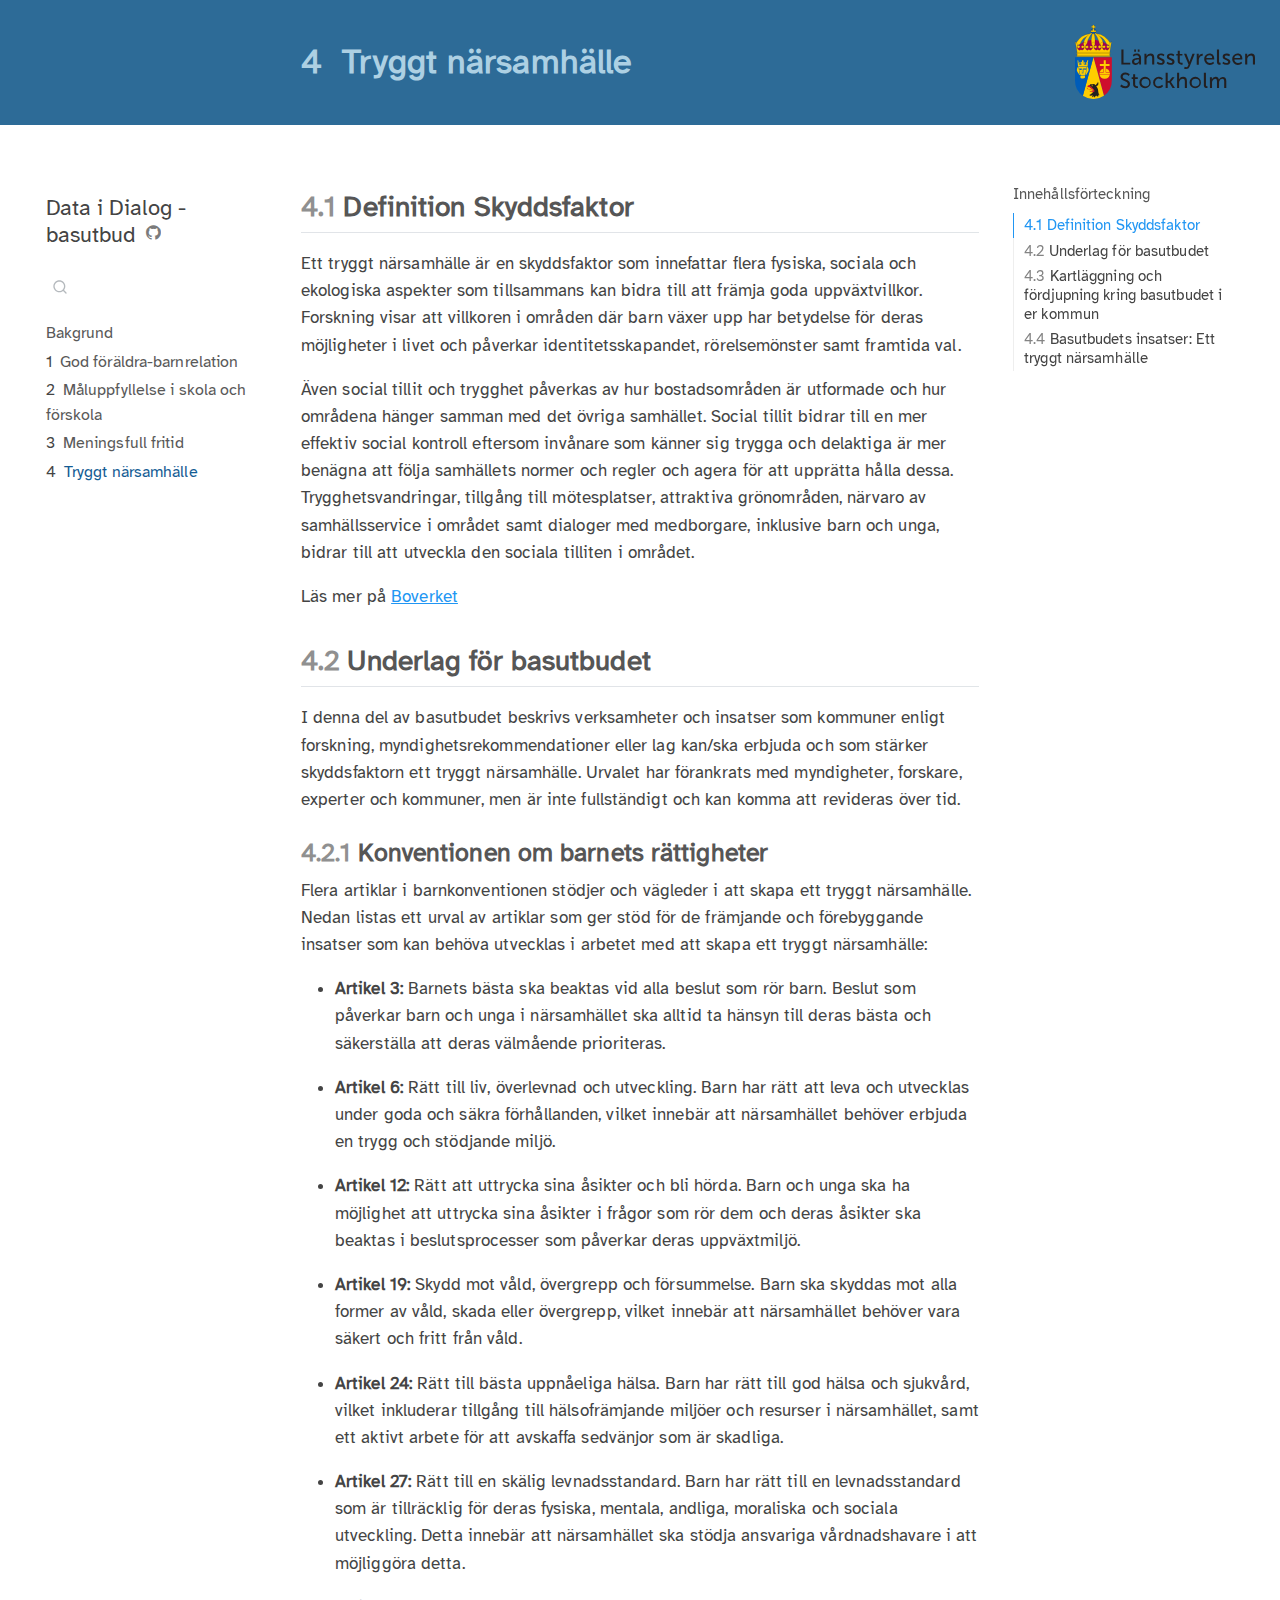
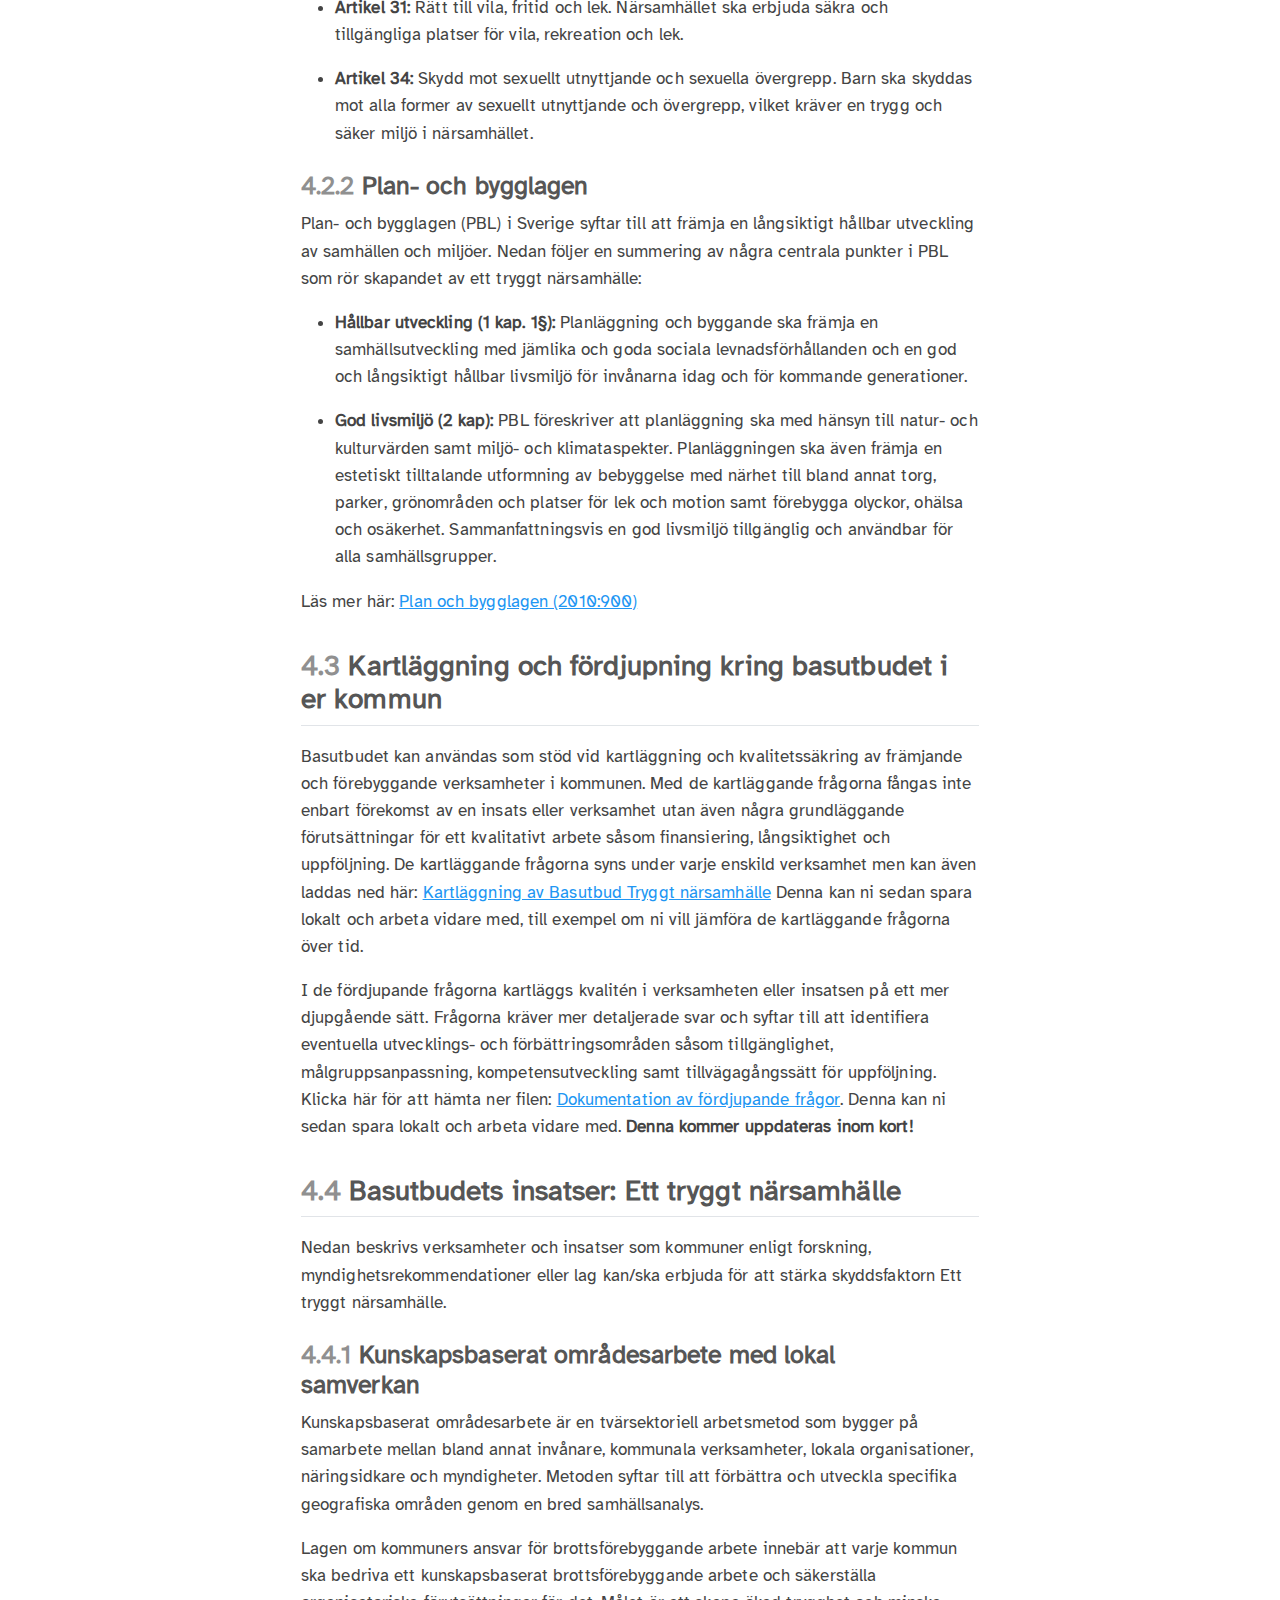
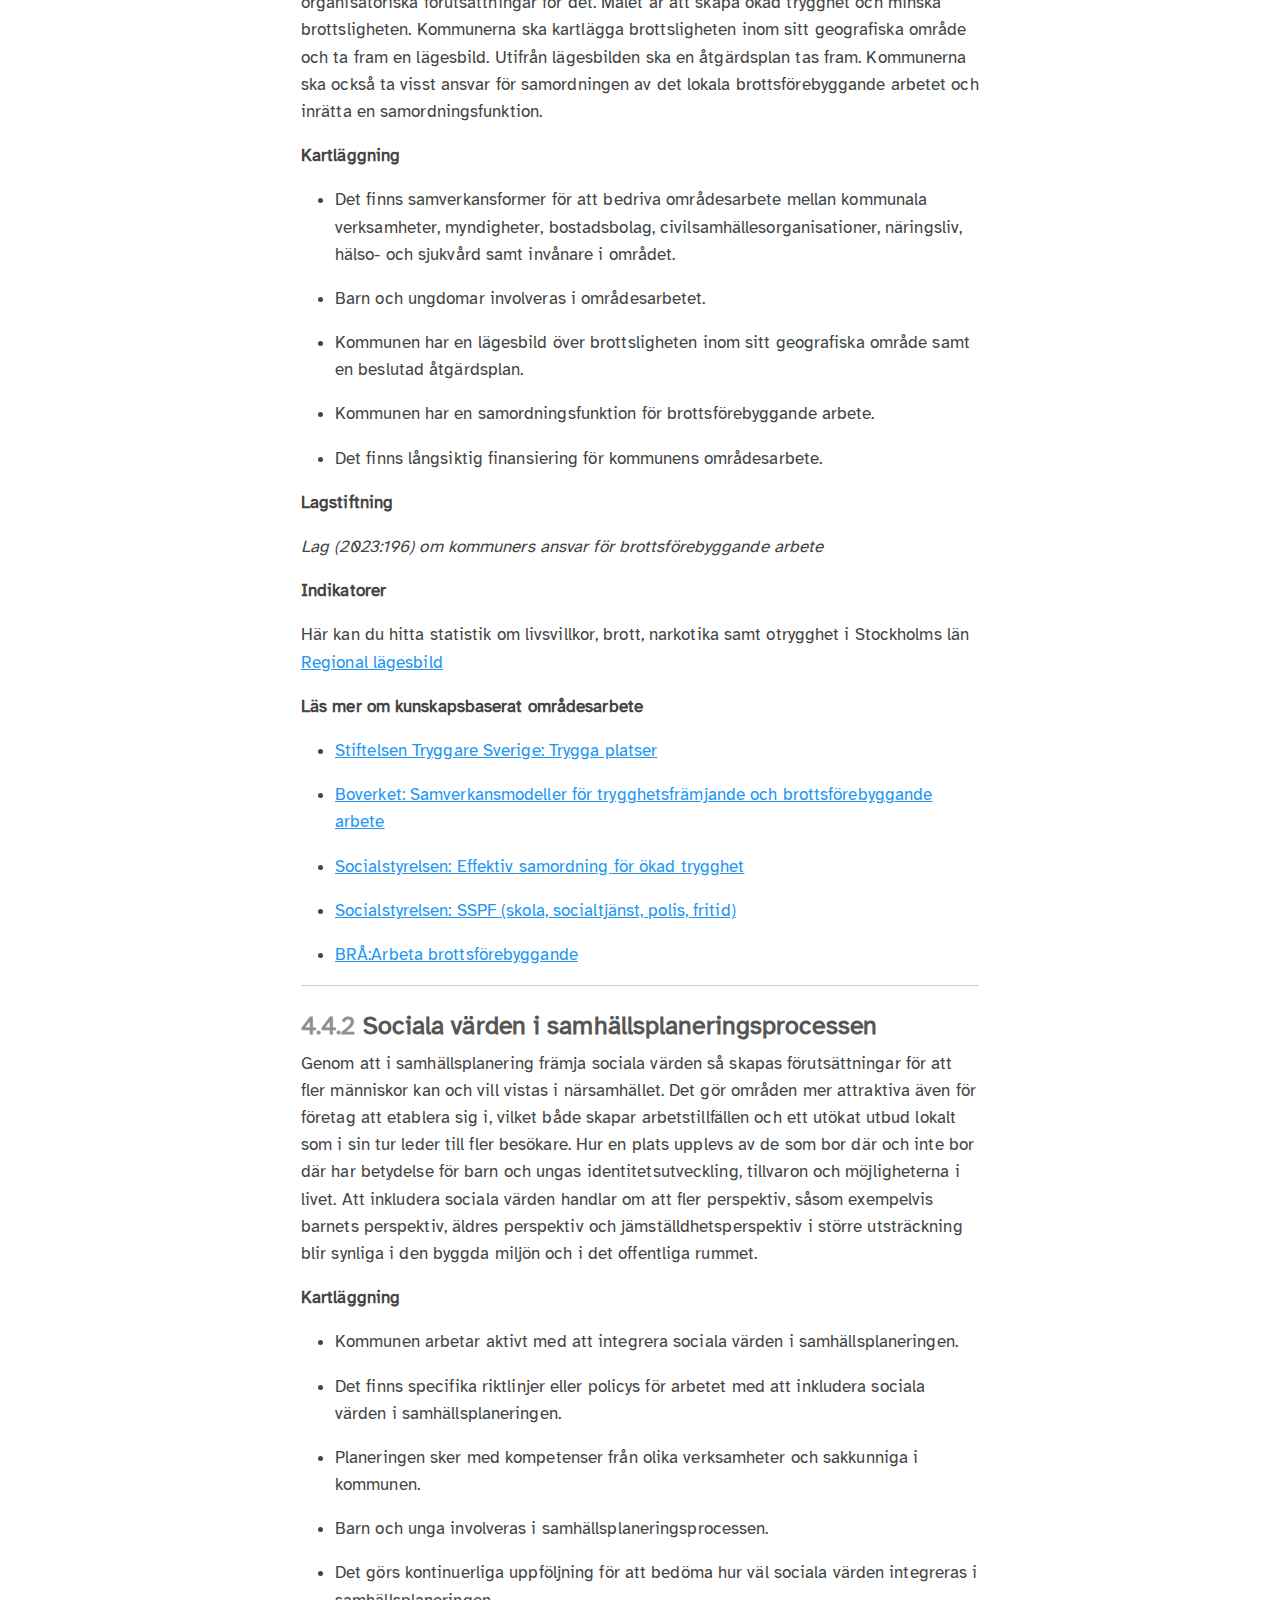
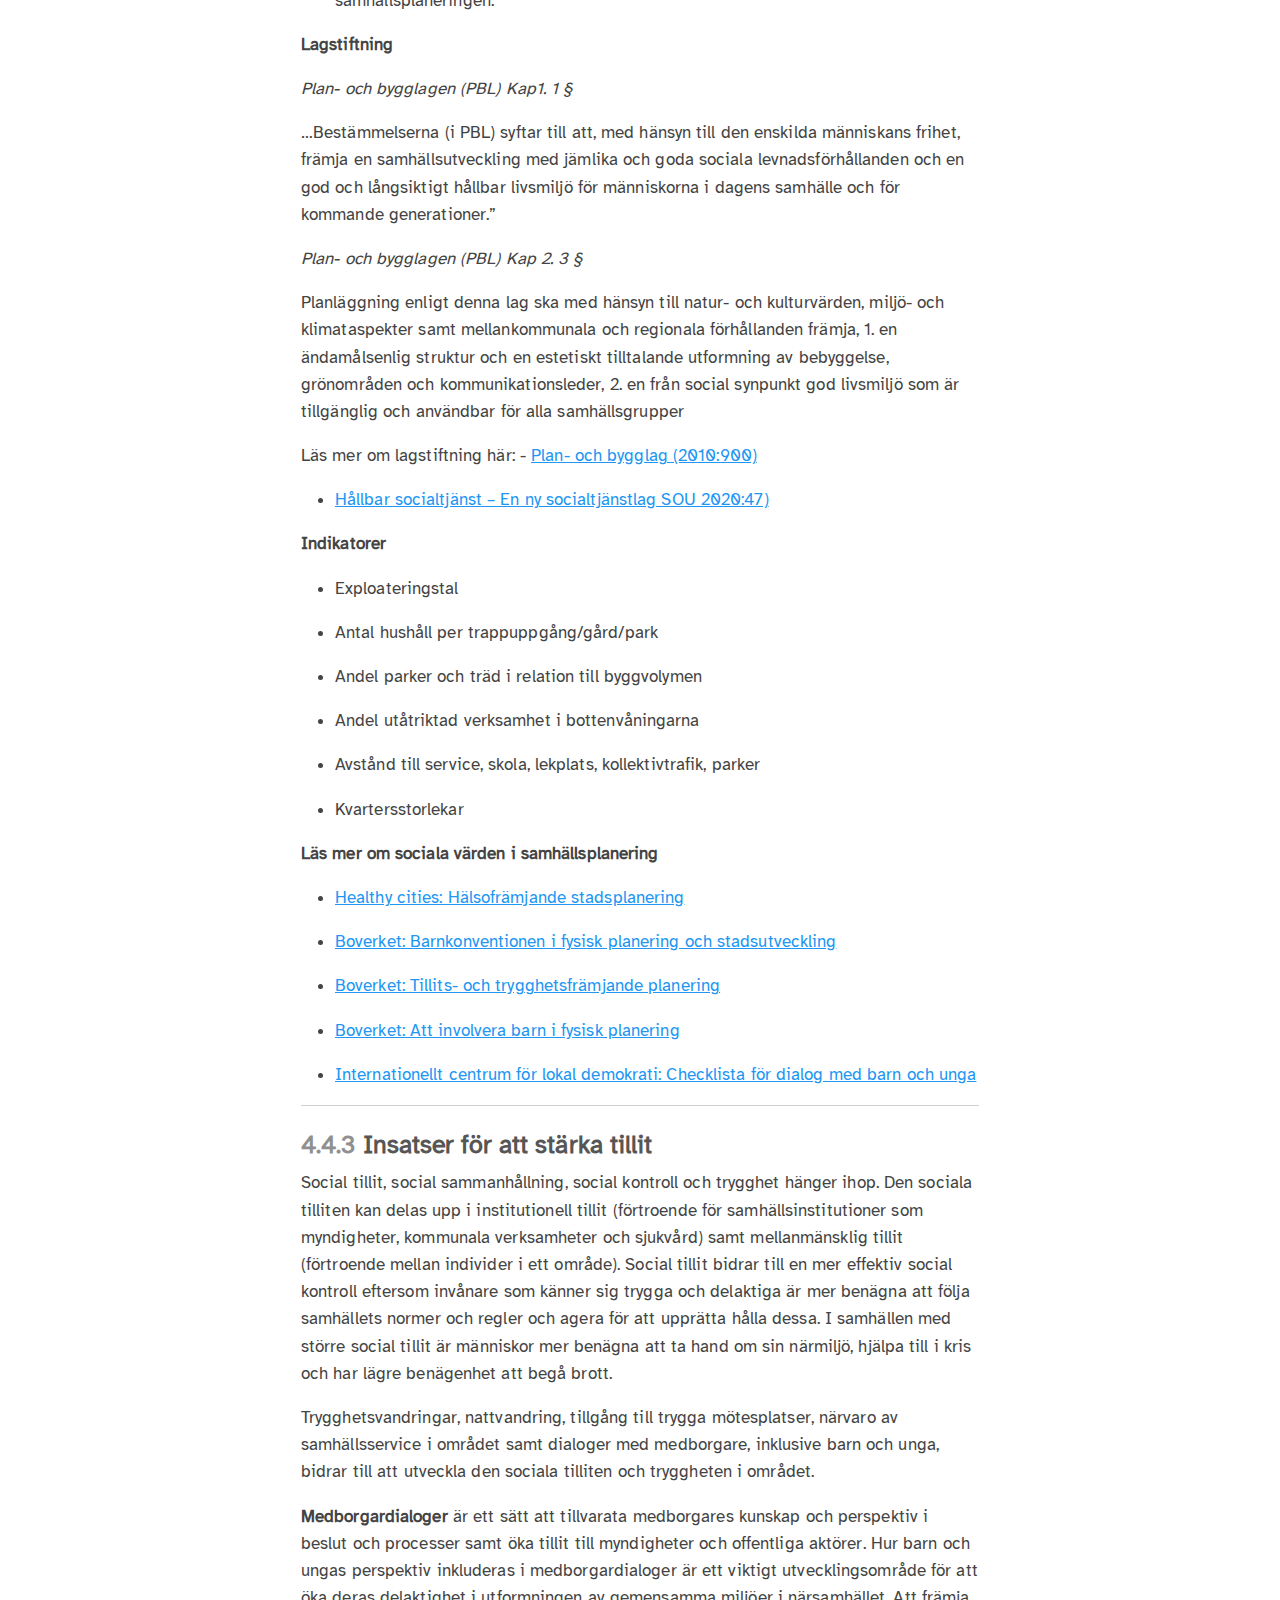
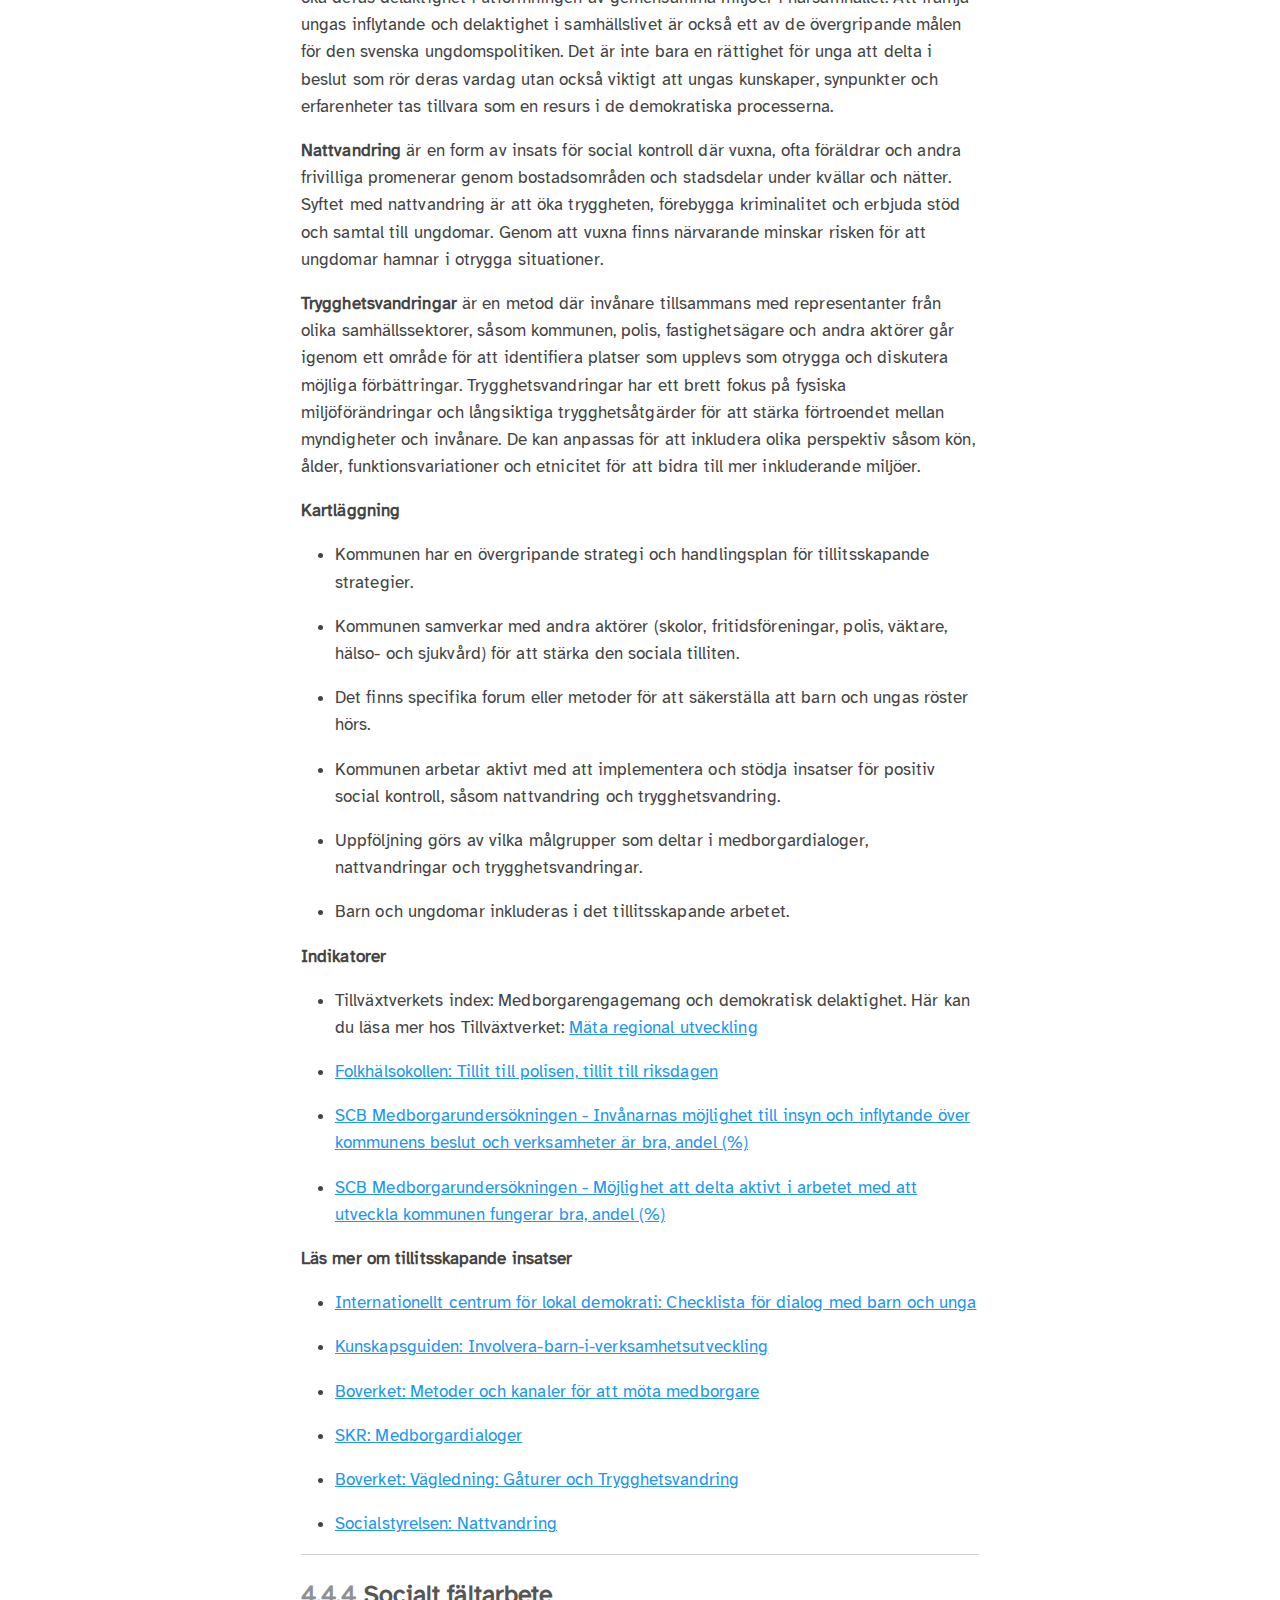
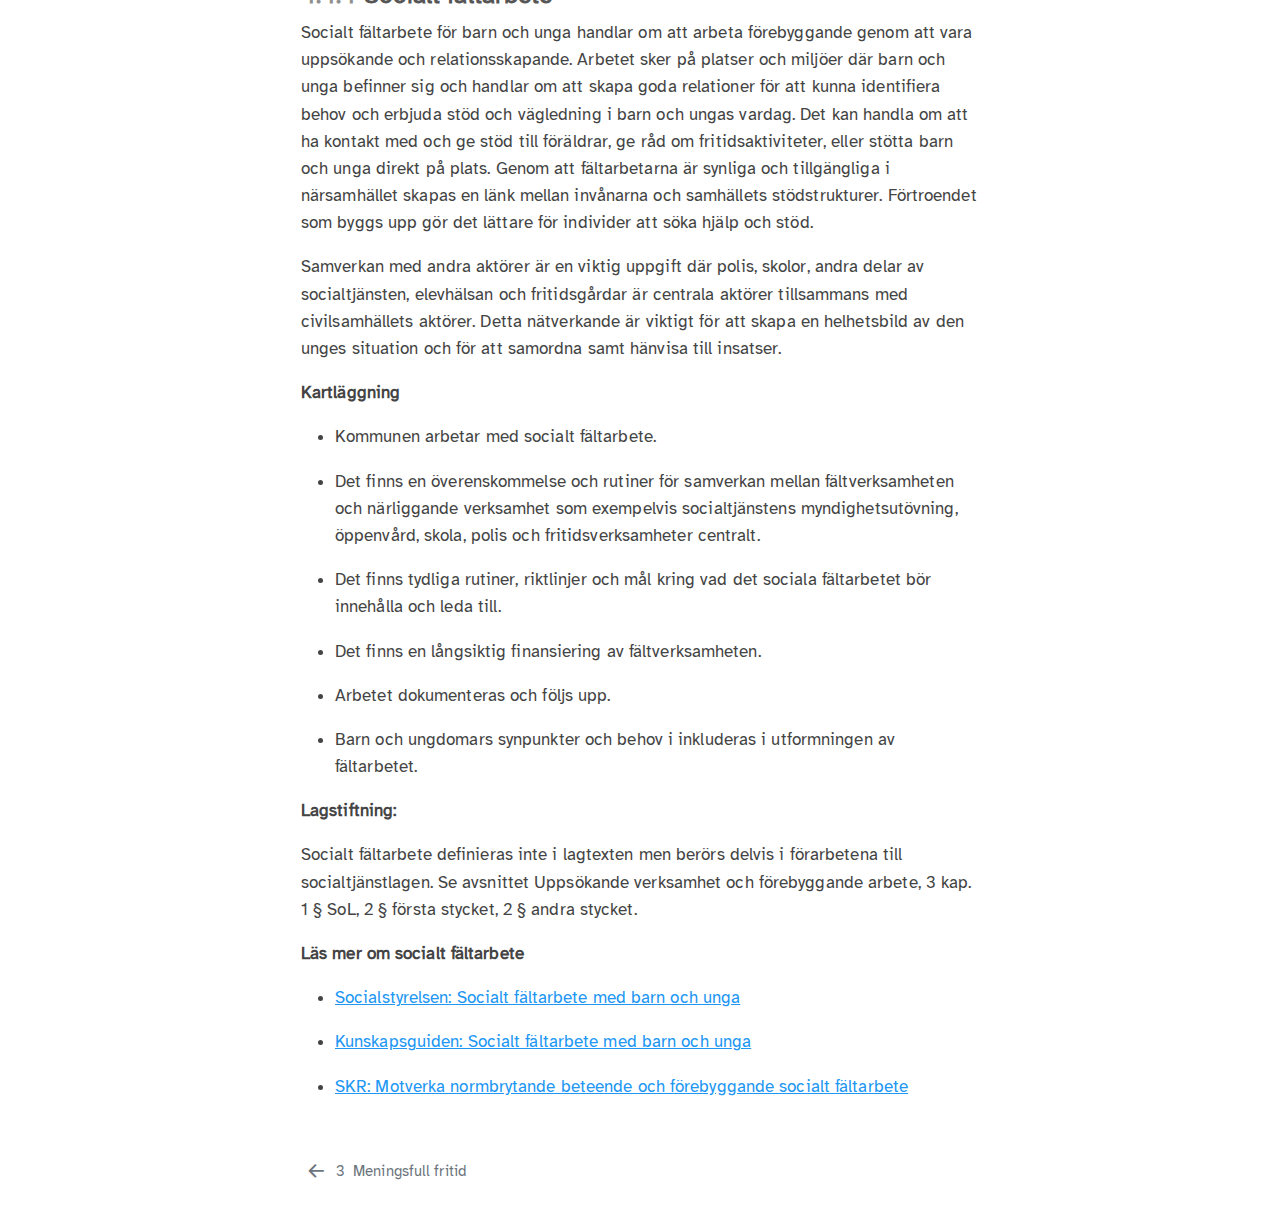
==== docs/community.html @ 88915873 "uppdatering av fördjupning" ====
<!DOCTYPE html>
<html xmlns="http://www.w3.org/1999/xhtml" lang="en" xml:lang="en"><head>

<meta charset="utf-8">
<meta name="generator" content="quarto-1.3.353">

<meta name="viewport" content="width=device-width, initial-scale=1.0, user-scalable=yes">


<title>Data i Dialog - basutbud - 4&nbsp; Tryggt närsamhälle</title>
<style>
code{white-space: pre-wrap;}
span.smallcaps{font-variant: small-caps;}
div.columns{display: flex; gap: min(4vw, 1.5em);}
div.column{flex: auto; overflow-x: auto;}
div.hanging-indent{margin-left: 1.5em; text-indent: -1.5em;}
ul.task-list{list-style: none;}
ul.task-list li input[type="checkbox"] {
  width: 0.8em;
  margin: 0 0.8em 0.2em -1em; /* quarto-specific, see https://github.com/quarto-dev/quarto-cli/issues/4556 */ 
  vertical-align: middle;
}
</style>


<script src="site_libs/quarto-nav/quarto-nav.js"></script>
<script src="site_libs/quarto-nav/headroom.min.js"></script>
<script src="site_libs/clipboard/clipboard.min.js"></script>
<script src="site_libs/quarto-search/autocomplete.umd.js"></script>
<script src="site_libs/quarto-search/fuse.min.js"></script>
<script src="site_libs/quarto-search/quarto-search.js"></script>
<meta name="quarto:offset" content="./">
<link href="./fritid.html" rel="prev">
<script src="site_libs/quarto-html/quarto.js"></script>
<script src="site_libs/quarto-html/popper.min.js"></script>
<script src="site_libs/quarto-html/tippy.umd.min.js"></script>
<script src="site_libs/quarto-html/anchor.min.js"></script>
<link href="site_libs/quarto-html/tippy.css" rel="stylesheet">
<link href="site_libs/quarto-html/quarto-syntax-highlighting.css" rel="stylesheet" id="quarto-text-highlighting-styles">
<script src="site_libs/bootstrap/bootstrap.min.js"></script>
<link href="site_libs/bootstrap/bootstrap-icons.css" rel="stylesheet">
<link href="site_libs/bootstrap/bootstrap.min.css" rel="stylesheet" id="quarto-bootstrap" data-mode="light">
<script id="quarto-search-options" type="application/json">{
  "location": "sidebar",
  "copy-button": false,
  "collapse-after": 3,
  "panel-placement": "start",
  "type": "textbox",
  "limit": 20,
  "language": {
    "search-no-results-text": "No results",
    "search-matching-documents-text": "matching documents",
    "search-copy-link-title": "Copy link to search",
    "search-hide-matches-text": "Hide additional matches",
    "search-more-match-text": "more match in this document",
    "search-more-matches-text": "more matches in this document",
    "search-clear-button-title": "Clear",
    "search-detached-cancel-button-title": "Cancel",
    "search-submit-button-title": "Submit"
  }
}</script>
<style>

      .quarto-title-block .quarto-title-banner h1,
      .quarto-title-block .quarto-title-banner h2,
      .quarto-title-block .quarto-title-banner h3,
      .quarto-title-block .quarto-title-banner h4,
      .quarto-title-block .quarto-title-banner h5,
      .quarto-title-block .quarto-title-banner h6
      {
        color: #BBDBEC;
      }

      .quarto-title-block .quarto-title-banner {
        color: #BBDBEC;
background: #2D6B97;
      }
</style>


<link rel="stylesheet" href="styles.css">
</head>

<body class="nav-sidebar floating">

<div id="quarto-search-results"></div>
  <header id="quarto-header" class="headroom fixed-top">
  <nav class="quarto-secondary-nav">
    <div class="container-fluid d-flex">
      <button type="button" class="quarto-btn-toggle btn" data-bs-toggle="collapse" data-bs-target="#quarto-sidebar,#quarto-sidebar-glass" aria-controls="quarto-sidebar" aria-expanded="false" aria-label="Toggle sidebar navigation" onclick="if (window.quartoToggleHeadroom) { window.quartoToggleHeadroom(); }">
        <i class="bi bi-layout-text-sidebar-reverse"></i>
      </button>
      <nav class="quarto-page-breadcrumbs" aria-label="breadcrumb"><ol class="breadcrumb"><li class="breadcrumb-item"><a href="./community.html"><span class="chapter-number">4</span>&nbsp; <span class="chapter-title">Tryggt närsamhälle</span></a></li></ol></nav>
      <a class="flex-grow-1" role="button" data-bs-toggle="collapse" data-bs-target="#quarto-sidebar,#quarto-sidebar-glass" aria-controls="quarto-sidebar" aria-expanded="false" aria-label="Toggle sidebar navigation" onclick="if (window.quartoToggleHeadroom) { window.quartoToggleHeadroom(); }">      
      </a>
      <button type="button" class="btn quarto-search-button" aria-label="Search" onclick="window.quartoOpenSearch();">
        <i class="bi bi-search"></i>
      </button>
    </div>
  </nav>
</header>
<!-- content -->
<header id="title-block-header" class="quarto-title-block default page-columns page-full">
  <div class="quarto-title-banner page-columns page-full">
    <div class="quarto-title column-body">
      <h1 class="title"><span class="chapter-number">4</span>&nbsp; <span class="chapter-title">Tryggt närsamhälle</span></h1>
                      </div>
  </div>
    
  
  <div class="quarto-title-meta">

      
    
      
    </div>
    
  
  </header><div id="quarto-content" class="quarto-container page-columns page-rows-contents page-layout-full">
<!-- sidebar -->
  <nav id="quarto-sidebar" class="sidebar collapse collapse-horizontal sidebar-navigation floating overflow-auto">
    <div class="pt-lg-2 mt-2 text-left sidebar-header">
    <div class="sidebar-title mb-0 py-0">
      <a href="./">Data i Dialog - basutbud</a> 
        <div class="sidebar-tools-main">
    <a href="https://github.com/pgmj" title="Source Code" class="quarto-navigation-tool px-1" aria-label="Source Code"><i class="bi bi-github"></i></a>
</div>
    </div>
      </div>
        <div class="mt-2 flex-shrink-0 align-items-center">
        <div class="sidebar-search">
        <div id="quarto-search" class="" title="Search"></div>
        </div>
        </div>
    <div class="sidebar-menu-container"> 
    <ul class="list-unstyled mt-1">
        <li class="sidebar-item">
  <div class="sidebar-item-container"> 
  <a href="./index.html" class="sidebar-item-text sidebar-link">
 <span class="menu-text">Bakgrund</span></a>
  </div>
</li>
        <li class="sidebar-item">
  <div class="sidebar-item-container"> 
  <a href="./fldr.html" class="sidebar-item-text sidebar-link">
 <span class="menu-text"><span class="chapter-number">1</span>&nbsp; <span class="chapter-title">God föräldra-barnrelation</span></span></a>
  </div>
</li>
        <li class="sidebar-item">
  <div class="sidebar-item-container"> 
  <a href="./skola.html" class="sidebar-item-text sidebar-link">
 <span class="menu-text"><span class="chapter-number">2</span>&nbsp; <span class="chapter-title">Måluppfyllelse i skola och förskola</span></span></a>
  </div>
</li>
        <li class="sidebar-item">
  <div class="sidebar-item-container"> 
  <a href="./fritid.html" class="sidebar-item-text sidebar-link">
 <span class="menu-text"><span class="chapter-number">3</span>&nbsp; <span class="chapter-title">Meningsfull fritid</span></span></a>
  </div>
</li>
        <li class="sidebar-item">
  <div class="sidebar-item-container"> 
  <a href="./community.html" class="sidebar-item-text sidebar-link active">
 <span class="menu-text"><span class="chapter-number">4</span>&nbsp; <span class="chapter-title">Tryggt närsamhälle</span></span></a>
  </div>
</li>
    </ul>
    </div>
</nav>
<div id="quarto-sidebar-glass" data-bs-toggle="collapse" data-bs-target="#quarto-sidebar,#quarto-sidebar-glass"></div>
<!-- margin-sidebar -->
    <div id="quarto-margin-sidebar" class="sidebar margin-sidebar">
        <nav id="TOC" role="doc-toc" class="toc-active">
    <h2 id="toc-title">Innehållsförteckning</h2>
   
  <ul>
  <li><a href="#definition-skyddsfaktor" id="toc-definition-skyddsfaktor" class="nav-link active" data-scroll-target="#definition-skyddsfaktor"><span class="header-section-number">4.1</span> Definition Skyddsfaktor</a></li>
  <li><a href="#underlag-för-basutbudet" id="toc-underlag-för-basutbudet" class="nav-link" data-scroll-target="#underlag-för-basutbudet"><span class="header-section-number">4.2</span> Underlag för basutbudet</a>
  <ul class="collapse">
  <li><a href="#konventionen-om-barnets-rättigheter" id="toc-konventionen-om-barnets-rättigheter" class="nav-link" data-scroll-target="#konventionen-om-barnets-rättigheter"><span class="header-section-number">4.2.1</span> Konventionen om barnets rättigheter</a></li>
  <li><a href="#plan--och-bygglagen" id="toc-plan--och-bygglagen" class="nav-link" data-scroll-target="#plan--och-bygglagen"><span class="header-section-number">4.2.2</span> Plan- och bygglagen</a></li>
  </ul></li>
  <li><a href="#kartläggning-och-fördjupning-kring-basutbudet-i-er-kommun" id="toc-kartläggning-och-fördjupning-kring-basutbudet-i-er-kommun" class="nav-link" data-scroll-target="#kartläggning-och-fördjupning-kring-basutbudet-i-er-kommun"><span class="header-section-number">4.3</span> Kartläggning och fördjupning kring basutbudet i er kommun</a></li>
  <li><a href="#basutbudets-insatser-ett-tryggt-närsamhälle" id="toc-basutbudets-insatser-ett-tryggt-närsamhälle" class="nav-link" data-scroll-target="#basutbudets-insatser-ett-tryggt-närsamhälle"><span class="header-section-number">4.4</span> Basutbudets insatser: Ett tryggt närsamhälle</a>
  <ul class="collapse">
  <li><a href="#kunskapsbaserat-områdesarbete-med-lokal-samverkan" id="toc-kunskapsbaserat-områdesarbete-med-lokal-samverkan" class="nav-link" data-scroll-target="#kunskapsbaserat-områdesarbete-med-lokal-samverkan"><span class="header-section-number">4.4.1</span> Kunskapsbaserat områdesarbete med lokal samverkan</a></li>
  <li><a href="#sociala-värden-i-samhällsplaneringsprocessen" id="toc-sociala-värden-i-samhällsplaneringsprocessen" class="nav-link" data-scroll-target="#sociala-värden-i-samhällsplaneringsprocessen"><span class="header-section-number">4.4.2</span> Sociala värden i samhällsplaneringsprocessen</a></li>
  <li><a href="#insatser-för-att-stärka-tillit" id="toc-insatser-för-att-stärka-tillit" class="nav-link" data-scroll-target="#insatser-för-att-stärka-tillit"><span class="header-section-number">4.4.3</span> Insatser för att stärka tillit</a></li>
  <li><a href="#socialt-fältarbete" id="toc-socialt-fältarbete" class="nav-link" data-scroll-target="#socialt-fältarbete"><span class="header-section-number">4.4.4</span> Socialt fältarbete</a></li>
  </ul></li>
  </ul>
</nav>
    </div>
<!-- main -->
<main class="content quarto-banner-title-block column-body" id="quarto-document-content">




<section id="definition-skyddsfaktor" class="level2" data-number="4.1">
<h2 data-number="4.1" class="anchored" data-anchor-id="definition-skyddsfaktor"><span class="header-section-number">4.1</span> Definition Skyddsfaktor</h2>
<p>Ett tryggt närsamhälle är en skyddsfaktor som innefattar flera fysiska, sociala och ekologiska aspekter som tillsammans kan bidra till att främja goda uppväxtvillkor. Forskning visar att villkoren i områden där barn växer upp har betydelse för deras möjligheter i livet och påverkar identitetsskapandet, rörelsemönster samt framtida val.</p>
<p>Även social tillit och trygghet påverkas av hur bostadsområden är utformade och hur områdena hänger samman med det övriga samhället. Social tillit bidrar till en mer effektiv social kontroll eftersom invånare som känner sig trygga och delaktiga är mer benägna att följa samhällets normer och regler och agera för att upprätta hålla dessa. Trygghetsvandringar, tillgång till mötesplatser, attraktiva grönområden, närvaro av samhällsservice i området samt dialoger med medborgare, inklusive barn och unga, bidrar till att utveckla den sociala tilliten i området.</p>
<p>Läs mer på <a href="https://www.boverket.se/sv/samhallsplanering/stadsutveckling/halsa-forst/social-inkludering/tillit-och-trygghet/">Boverket</a></p>
</section>
<section id="underlag-för-basutbudet" class="level2" data-number="4.2">
<h2 data-number="4.2" class="anchored" data-anchor-id="underlag-för-basutbudet"><span class="header-section-number">4.2</span> Underlag för basutbudet</h2>
<p>I denna del av basutbudet beskrivs verksamheter och insatser som kommuner enligt forskning, myndighetsrekommendationer eller lag kan/ska erbjuda och som stärker skyddsfaktorn ett tryggt närsamhälle. Urvalet har förankrats med myndigheter, forskare, experter och kommuner, men är inte fullständigt och kan komma att revideras över tid.</p>
<section id="konventionen-om-barnets-rättigheter" class="level3" data-number="4.2.1">
<h3 data-number="4.2.1" class="anchored" data-anchor-id="konventionen-om-barnets-rättigheter"><span class="header-section-number">4.2.1</span> Konventionen om barnets rättigheter</h3>
<p>Flera artiklar i barnkonventionen stödjer och vägleder i att skapa ett tryggt närsamhälle. Nedan listas ett urval av artiklar som ger stöd för de främjande och förebyggande insatser som kan behöva utvecklas i arbetet med att skapa ett tryggt närsamhälle:</p>
<ul>
<li><p><strong>Artikel 3:</strong> Barnets bästa ska beaktas vid alla beslut som rör barn. Beslut som påverkar barn och unga i närsamhället ska alltid ta hänsyn till deras bästa och säkerställa att deras välmående prioriteras.</p></li>
<li><p><strong>Artikel 6:</strong> Rätt till liv, överlevnad och utveckling. Barn har rätt att leva och utvecklas under goda och säkra förhållanden, vilket innebär att närsamhället behöver erbjuda en trygg och stödjande miljö.</p></li>
<li><p><strong>Artikel 12:</strong> Rätt att uttrycka sina åsikter och bli hörda. Barn och unga ska ha möjlighet att uttrycka sina åsikter i frågor som rör dem och deras åsikter ska beaktas i beslutsprocesser som påverkar deras uppväxtmiljö.</p></li>
<li><p><strong>Artikel 19:</strong> Skydd mot våld, övergrepp och försummelse. Barn ska skyddas mot alla former av våld, skada eller övergrepp, vilket innebär att närsamhället behöver vara säkert och fritt från våld.</p></li>
<li><p><strong>Artikel 24:</strong> Rätt till bästa uppnåeliga hälsa. Barn har rätt till god hälsa och sjukvård, vilket inkluderar tillgång till hälsofrämjande miljöer och resurser i närsamhället, samt ett aktivt arbete för att avskaffa sedvänjor som är skadliga.</p></li>
<li><p><strong>Artikel 27:</strong> Rätt till en skälig levnadsstandard. Barn har rätt till en levnadsstandard som är tillräcklig för deras fysiska, mentala, andliga, moraliska och sociala utveckling. Detta innebär att närsamhället ska stödja ansvariga vårdnadshavare i att möjliggöra detta.</p></li>
<li><p><strong>Artikel 31:</strong> Rätt till vila, fritid och lek. Närsamhället ska erbjuda säkra och tillgängliga platser för vila, rekreation och lek.</p></li>
<li><p><strong>Artikel 34:</strong> Skydd mot sexuellt utnyttjande och sexuella övergrepp. Barn ska skyddas mot alla former av sexuellt utnyttjande och övergrepp, vilket kräver en trygg och säker miljö i närsamhället.</p></li>
</ul>
</section>
<section id="plan--och-bygglagen" class="level3" data-number="4.2.2">
<h3 data-number="4.2.2" class="anchored" data-anchor-id="plan--och-bygglagen"><span class="header-section-number">4.2.2</span> Plan- och bygglagen</h3>
<p>Plan- och bygglagen (PBL) i Sverige syftar till att främja en långsiktigt hållbar utveckling av samhällen och miljöer. Nedan följer en summering av några centrala punkter i PBL som rör skapandet av ett tryggt närsamhälle:</p>
<ul>
<li><p><strong>Hållbar utveckling (1 kap. 1§):</strong> Planläggning och byggande ska främja en samhällsutveckling med jämlika och goda sociala levnadsförhållanden och en god och långsiktigt hållbar livsmiljö för invånarna idag och för kommande generationer.</p></li>
<li><p><strong>God livsmiljö (2 kap):</strong> PBL föreskriver att planläggning ska med hänsyn till natur- och kulturvärden samt miljö- och klimataspekter. Planläggningen ska även främja en estetiskt tilltalande utformning av bebyggelse med närhet till bland annat torg, parker, grönområden och platser för lek och motion samt förebygga olyckor, ohälsa och osäkerhet. Sammanfattningsvis en god livsmiljö tillgänglig och användbar för alla samhällsgrupper.</p></li>
</ul>
<p>Läs mer här: <a href="https://www.riksdagen.se/sv/dokument-och-lagar/dokument/svensk-forfattningssamling/plan-och-bygglag-2010900_sfs-2010-900/#K2">Plan och bygglagen (2010:900)</a></p>
</section>
</section>
<section id="kartläggning-och-fördjupning-kring-basutbudet-i-er-kommun" class="level2" data-number="4.3">
<h2 data-number="4.3" class="anchored" data-anchor-id="kartläggning-och-fördjupning-kring-basutbudet-i-er-kommun"><span class="header-section-number">4.3</span> Kartläggning och fördjupning kring basutbudet i er kommun</h2>
<p>Basutbudet kan användas som stöd vid kartläggning och kvalitetssäkring av främjande och förebyggande verksamheter i kommunen. Med de kartläggande frågorna fångas inte enbart förekomst av en insats eller verksamhet utan även några grundläggande förutsättningar för ett kvalitativt arbete såsom finansiering, långsiktighet och uppföljning. De kartläggande frågorna syns under varje enskild verksamhet men kan även laddas ned här: <a href="./Kartläggning_community.xlsx">Kartläggning av Basutbud Tryggt närsamhälle</a> Denna kan ni sedan spara lokalt och arbeta vidare med, till exempel om ni vill jämföra de kartläggande frågorna över tid.</p>
<p>I de fördjupande frågorna kartläggs kvalitén i verksamheten eller insatsen på ett mer djupgående sätt. Frågorna kräver mer detaljerade svar och syftar till att identifiera eventuella utvecklings- och förbättringsområden såsom tillgänglighet, målgruppsanpassning, kompetensutveckling samt tillvägagångssätt för uppföljning. Klicka här för att hämta ner filen: <a href="">Dokumentation av fördjupande frågor</a>. Denna kan ni sedan spara lokalt och arbeta vidare med. <strong>Denna kommer uppdateras inom kort!</strong></p>
</section>
<section id="basutbudets-insatser-ett-tryggt-närsamhälle" class="level2" data-number="4.4">
<h2 data-number="4.4" class="anchored" data-anchor-id="basutbudets-insatser-ett-tryggt-närsamhälle"><span class="header-section-number">4.4</span> Basutbudets insatser: Ett tryggt närsamhälle</h2>
<p>Nedan beskrivs verksamheter och insatser som kommuner enligt forskning, myndighetsrekommendationer eller lag kan/ska erbjuda för att stärka skyddsfaktorn Ett tryggt närsamhälle.</p>
<section id="kunskapsbaserat-områdesarbete-med-lokal-samverkan" class="level3" data-number="4.4.1">
<h3 data-number="4.4.1" class="anchored" data-anchor-id="kunskapsbaserat-områdesarbete-med-lokal-samverkan"><span class="header-section-number">4.4.1</span> Kunskapsbaserat områdesarbete med lokal samverkan</h3>
<p>Kunskapsbaserat områdesarbete är en tvärsektoriell arbetsmetod som bygger på samarbete mellan bland annat invånare, kommunala verksamheter, lokala organisationer, näringsidkare och myndigheter. Metoden syftar till att förbättra och utveckla specifika geografiska områden genom en bred samhällsanalys.</p>
<p>Lagen om kommuners ansvar för brottsförebyggande arbete innebär att varje kommun ska bedriva ett kunskapsbaserat brottsförebyggande arbete och säkerställa organisatoriska förutsättningar för det. Målet är att skapa ökad trygghet och minska brottsligheten. Kommunerna ska kartlägga brottsligheten inom sitt geografiska område och ta fram en lägesbild. Utifrån lägesbilden ska en åtgärdsplan tas fram. Kommunerna ska också ta visst ansvar för samordningen av det lokala brottsförebyggande arbetet och inrätta en samordningsfunktion.</p>
<p><strong>Kartläggning</strong></p>
<ul>
<li><p>Det finns samverkansformer för att bedriva områdesarbete mellan kommunala verksamheter, myndigheter, bostadsbolag, civilsamhällesorganisationer, näringsliv, hälso- och sjukvård samt invånare i området.</p></li>
<li><p>Barn och ungdomar involveras i områdesarbetet.</p></li>
<li><p>Kommunen har en lägesbild över brottsligheten inom sitt geografiska område samt en beslutad åtgärdsplan.</p></li>
<li><p>Kommunen har en samordningsfunktion för brottsförebyggande arbete.</p></li>
<li><p>Det finns långsiktig finansiering för kommunens områdesarbete.</p></li>
</ul>
<p><strong>Lagstiftning</strong></p>
<p><em>Lag (2023:196) om kommuners ansvar för brottsförebyggande arbete</em></p>
<p><strong>Indikatorer</strong></p>
<p>Här kan du hitta statistik om livsvillkor, brott, narkotika samt otrygghet i Stockholms län <a href="https://storymaps.arcgis.com/collections/8b89cbe67c354d2bb6f2215241f7f218/">Regional lägesbild</a></p>
<p><strong>Läs mer om kunskapsbaserat områdesarbete</strong></p>
<ul>
<li><p><a href="https://www.tryggaplatser.se/">Stiftelsen Tryggare Sverige: Trygga platser</a></p></li>
<li><p><a href="https://www.boverket.se/sv/samhallsplanering/stadsutveckling/brottsforebyggande-och-trygghetsskapande-atgarder/metoder/samverkansmodeller/">Boverket: Samverkansmodeller för trygghetsfrämjande och brottsförebyggande arbete</a></p></li>
<li><p><a href="https://www.socialstyrelsen.se/kunskapsstod-och-regler/omraden/barn-och-unga/unga-som-begar-brott/exempel-brottsforebyggande-metoder/effektiv-samordning-for-okad-trygghet-est/">Socialstyrelsen: Effektiv samordning för ökad trygghet</a></p></li>
<li><p><a href="hhttps://www.socialstyrelsen.se/kunskapsstod-och-regler/omraden/barn-och-unga/unga-som-begar-brott/exempel-brottsforebyggande-metoder/sspf-skola-socialtjanst-polis-fritid/">Socialstyrelsen: SSPF (skola, socialtjänst, polis, fritid)</a></p></li>
<li><p><a href="hhttps://bra.se/forebygga-brott/arbeta-brottsforebyggande.html">BRÅ:Arbeta brottsförebyggande</a></p></li>
</ul>
<hr>
</section>
<section id="sociala-värden-i-samhällsplaneringsprocessen" class="level3" data-number="4.4.2">
<h3 data-number="4.4.2" class="anchored" data-anchor-id="sociala-värden-i-samhällsplaneringsprocessen"><span class="header-section-number">4.4.2</span> Sociala värden i samhällsplaneringsprocessen</h3>
<p>Genom att i samhällsplanering främja sociala värden så skapas förutsättningar för att fler människor kan och vill vistas i närsamhället. Det gör områden mer attraktiva även för företag att etablera sig i, vilket både skapar arbetstillfällen och ett utökat utbud lokalt som i sin tur leder till fler besökare. Hur en plats upplevs av de som bor där och inte bor där har betydelse för barn och ungas identitetsutveckling, tillvaron och möjligheterna i livet. Att inkludera sociala värden handlar om att fler perspektiv, såsom exempelvis barnets perspektiv, äldres perspektiv och jämställdhetsperspektiv i större utsträckning blir synliga i den byggda miljön och i det offentliga rummet.</p>
<p><strong>Kartläggning</strong></p>
<ul>
<li><p>Kommunen arbetar aktivt med att integrera sociala värden i samhällsplaneringen.</p></li>
<li><p>Det finns specifika riktlinjer eller policys för arbetet med att inkludera sociala värden i samhällsplaneringen.</p></li>
<li><p>Planeringen sker med kompetenser från olika verksamheter och sakkunniga i kommunen.</p></li>
<li><p>Barn och unga involveras i samhällsplaneringsprocessen.</p></li>
<li><p>Det görs kontinuerliga uppföljning för att bedöma hur väl sociala värden integreras i samhällsplaneringen.</p></li>
</ul>
<p><strong>Lagstiftning</strong></p>
<p><em>Plan- och bygglagen (PBL) Kap1. 1 §</em></p>
<p>…Bestämmelserna (i PBL) syftar till att, med hänsyn till den enskilda människans frihet, främja en samhällsutveckling med jämlika och goda sociala levnadsförhållanden och en god och långsiktigt hållbar livsmiljö för människorna i dagens samhälle och för kommande generationer.”</p>
<p><em>Plan- och bygglagen (PBL) Kap 2. 3 §</em></p>
<p>Planläggning enligt denna lag ska med hänsyn till natur- och kulturvärden, miljö- och klimataspekter samt mellankommunala och regionala förhållanden främja, 1. en ändamålsenlig struktur och en estetiskt tilltalande utformning av bebyggelse, grönområden och kommunikationsleder, 2. en från social synpunkt god livsmiljö som är tillgänglig och användbar för alla samhällsgrupper</p>
<p>Läs mer om lagstiftning här: - <a href="https://www.riksdagen.se/sv/dokument-och-lagar/dokument/svensk-forfattningssamling/plan-och-bygglag-2010900_sfs-2010-900/#K2">Plan- och bygglag (2010:900)</a></p>
<ul>
<li><a href="https://www.regeringen.se/rattsliga-dokument/statens-offentliga-utredningar/2020/08/sou-202047/">Hållbar socialtjänst – En ny socialtjänstlag SOU 2020:47)</a></li>
</ul>
<p><strong>Indikatorer</strong></p>
<ul>
<li><p>Exploateringstal</p></li>
<li><p>Antal hushåll per trappuppgång/gård/park</p></li>
<li><p>Andel parker och träd i relation till byggvolymen</p></li>
<li><p>Andel utåtriktad verksamhet i bottenvåningarna</p></li>
<li><p>Avstånd till service, skola, lekplats, kollektivtrafik, parker</p></li>
<li><p>Kvartersstorlekar</p></li>
</ul>
<p><strong>Läs mer om sociala värden i samhällsplanering</strong></p>
<ul>
<li><p><a href="https://healthycities.se/wp-content/uploads/2013/07/Slutversion-h%C3%A4lsofr-stadsplan-2013-maj1.pdf">Healthy cities: Hälsofrämjande stadsplanering</a></p></li>
<li><p><a href="https://www.boverket.se/sv/PBL-kunskapsbanken/teman/barnkonventionen/">Boverket: Barnkonventionen i fysisk planering och stadsutveckling</a></p></li>
<li><p><a href="https://www.boverket.se/sv/samhallsplanering/stadsutveckling/halsa-forst/social-inkludering/tillit-och-trygghet/">Boverket: Tillits- och trygghetsfrämjande planering</a></p></li>
<li><p><a href="https://www.boverket.se/sv/PBL-kunskapsbanken/teman/medborgardialog/metoder/skola_forskola/">Boverket: Att involvera barn i fysisk planering</a></p></li>
<li><p><a href="https://icld.se/publikationer/checklist-for-dialogue-with-children-and-young-people/">Internationellt centrum för lokal demokrati: Checklista för dialog med barn och unga</a></p></li>
</ul>
<hr>
</section>
<section id="insatser-för-att-stärka-tillit" class="level3" data-number="4.4.3">
<h3 data-number="4.4.3" class="anchored" data-anchor-id="insatser-för-att-stärka-tillit"><span class="header-section-number">4.4.3</span> Insatser för att stärka tillit</h3>
<p>Social tillit, social sammanhållning, social kontroll och trygghet hänger ihop. Den sociala tilliten kan delas upp i institutionell tillit (förtroende för samhällsinstitutioner som myndigheter, kommunala verksamheter och sjukvård) samt mellanmänsklig tillit (förtroende mellan individer i ett område). Social tillit bidrar till en mer effektiv social kontroll eftersom invånare som känner sig trygga och delaktiga är mer benägna att följa samhällets normer och regler och agera för att upprätta hålla dessa. I samhällen med större social tillit är människor mer benägna att ta hand om sin närmiljö, hjälpa till i kris och har lägre benägenhet att begå brott.</p>
<p>Trygghetsvandringar, nattvandring, tillgång till trygga mötesplatser, närvaro av samhällsservice i området samt dialoger med medborgare, inklusive barn och unga, bidrar till att utveckla den sociala tilliten och tryggheten i området.</p>
<p><strong>Medborgardialoger</strong> är ett sätt att tillvarata medborgares kunskap och perspektiv i beslut och processer samt öka tillit till myndigheter och offentliga aktörer. Hur barn och ungas perspektiv inkluderas i medborgardialoger är ett viktigt utvecklingsområde för att öka deras delaktighet i utformningen av gemensamma miljöer i närsamhället. Att främja ungas inflytande och delaktighet i samhällslivet är också ett av de övergripande målen för den svenska ungdomspolitiken. Det är inte bara en rättighet för unga att delta i beslut som rör deras vardag utan också viktigt att ungas kunskaper, synpunkter och erfarenheter tas tillvara som en resurs i de demokratiska processerna.</p>
<p><strong>Nattvandring</strong> är en form av insats för social kontroll där vuxna, ofta föräldrar och andra frivilliga promenerar genom bostadsområden och stadsdelar under kvällar och nätter. Syftet med nattvandring är att öka tryggheten, förebygga kriminalitet och erbjuda stöd och samtal till ungdomar. Genom att vuxna finns närvarande minskar risken för att ungdomar hamnar i otrygga situationer.</p>
<p><strong>Trygghetsvandringar</strong> är en metod där invånare tillsammans med representanter från olika samhällssektorer, såsom kommunen, polis, fastighetsägare och andra aktörer går igenom ett område för att identifiera platser som upplevs som otrygga och diskutera möjliga förbättringar. Trygghetsvandringar har ett brett fokus på fysiska miljöförändringar och långsiktiga trygghetsåtgärder för att stärka förtroendet mellan myndigheter och invånare. De kan anpassas för att inkludera olika perspektiv såsom kön, ålder, funktionsvariationer och etnicitet för att bidra till mer inkluderande miljöer.</p>
<p><strong>Kartläggning</strong></p>
<ul>
<li><p>Kommunen har en övergripande strategi och handlingsplan för tillitsskapande strategier.</p></li>
<li><p>Kommunen samverkar med andra aktörer (skolor, fritidsföreningar, polis, väktare, hälso- och sjukvård) för att stärka den sociala tilliten.</p></li>
<li><p>Det finns specifika forum eller metoder för att säkerställa att barn och ungas röster hörs.</p></li>
<li><p>Kommunen arbetar aktivt med att implementera och stödja insatser för positiv social kontroll, såsom nattvandring och trygghetsvandring.</p></li>
<li><p>Uppföljning görs av vilka målgrupper som deltar i medborgardialoger, nattvandringar och trygghetsvandringar.</p></li>
<li><p>Barn och ungdomar inkluderas i det tillitsskapande arbetet.</p></li>
</ul>
<p><strong>Indikatorer</strong></p>
<ul>
<li><p>Tillväxtverkets index: Medborgarengagemang och demokratisk delaktighet. Här kan du läsa mer hos Tillväxtverket: <a href="https://tillvaxtverket.se/download/18.6855bfcf184896002ffc94/1668765928629/M%C3%A4ta%20Regional%20utveckling.pdf">Mäta regional utveckling</a></p></li>
<li><p><a href="https://www.folkhalsokollen.se/folkhalsoomraden/">Folkhälsokollen: Tillit till polisen, tillit till riksdagen</a></p></li>
<li><p><a href="https://www.statistikdatabasen.scb.se/pxweb/sv/ssd/START__ME__ME0003/">SCB Medborgarundersökningen - Invånarnas möjlighet till insyn och inflytande över kommunens beslut och verksamheter är bra, andel (%)</a></p></li>
<li><p><a href="https://www.statistikdatabasen.scb.se/pxweb/sv/ssd/START__ME__ME0003/">SCB Medborgarundersökningen - Möjlighet att delta aktivt i arbetet med att utveckla kommunen fungerar bra, andel (%)</a></p></li>
</ul>
<p><strong>Läs mer om tillitsskapande insatser</strong></p>
<ul>
<li><p><a href="https://icld.se/publikationer/checklist-for-dialogue-with-children-and-young-people/">Internationellt centrum för lokal demokrati: Checklista för dialog med barn och unga</a></p></li>
<li><p><a href="https://kunskapsguiden.se/omraden-och-teman/barn-och-unga/tidiga-och-samordnade-insatser-tsi/involvera-barn-i-verksamhetsutveckling/">Kunskapsguiden: Involvera-barn-i-verksamhetsutveckling</a></p></li>
<li><p><a href="hhttps://www.boverket.se/sv/PBL-kunskapsbanken/teman/medborgardialog/metoder/">Boverket: Metoder och kanaler för att möta medborgare</a></p></li>
<li><p><a href="hhttps://skr.se/skr/demokratiledningstyrning/medborgardialogsamverkan/medborgardialog.372.html">SKR: Medborgardialoger</a></p></li>
<li><p><a href="https://www.boverket.se/sv/PBL-kunskapsbanken/teman/medborgardialog/metoder/gaturer-och-trygghetsvandringar/">Boverket: Vägledning: Gåturer och Trygghetsvandring</a></p></li>
<li><p><a href="https://www.socialstyrelsen.se/kunskapsstod-och-regler/omraden/barn-och-unga/unga-som-begar-brott/exempel-brottsforebyggande-metoder/nattvandring/">Socialstyrelsen: Nattvandring</a></p></li>
</ul>
<hr>
</section>
<section id="socialt-fältarbete" class="level3" data-number="4.4.4">
<h3 data-number="4.4.4" class="anchored" data-anchor-id="socialt-fältarbete"><span class="header-section-number">4.4.4</span> Socialt fältarbete</h3>
<p>Socialt fältarbete för barn och unga handlar om att arbeta förebyggande genom att vara uppsökande och relationsskapande. Arbetet sker på platser och miljöer där barn och unga befinner sig och handlar om att skapa goda relationer för att kunna identifiera behov och erbjuda stöd och vägledning i barn och ungas vardag. Det kan handla om att ha kontakt med och ge stöd till föräldrar, ge råd om fritidsaktiviteter, eller stötta barn och unga direkt på plats. Genom att fältarbetarna är synliga och tillgängliga i närsamhället skapas en länk mellan invånarna och samhällets stödstrukturer. Förtroendet som byggs upp gör det lättare för individer att söka hjälp och stöd.</p>
<p>Samverkan med andra aktörer är en viktig uppgift där polis, skolor, andra delar av socialtjänsten, elevhälsan och fritidsgårdar är centrala aktörer tillsammans med civilsamhällets aktörer. Detta nätverkande är viktigt för att skapa en helhetsbild av den unges situation och för att samordna samt hänvisa till insatser.</p>
<p><strong>Kartläggning</strong></p>
<ul>
<li><p>Kommunen arbetar med socialt fältarbete.</p></li>
<li><p>Det finns en överenskommelse och rutiner för samverkan mellan fältverksamheten och närliggande verksamhet som exempelvis socialtjänstens myndighetsutövning, öppenvård, skola, polis och fritidsverksamheter centralt.</p></li>
<li><p>Det finns tydliga rutiner, riktlinjer och mål kring vad det sociala fältarbetet bör innehålla och leda till.</p></li>
<li><p>Det finns en långsiktig finansiering av fältverksamheten.</p></li>
<li><p>Arbetet dokumenteras och följs upp.</p></li>
<li><p>Barn och ungdomars synpunkter och behov i inkluderas i utformningen av fältarbetet.</p></li>
</ul>
<p><strong>Lagstiftning:</strong></p>
<p>Socialt fältarbete definieras inte i lagtexten men berörs delvis i förarbetena till socialtjänstlagen. Se avsnittet Uppsökande verksamhet och förebyggande arbete, 3 kap. 1 § SoL, 2 § första stycket, 2 § andra stycket.</p>
<p><strong>Läs mer om socialt fältarbete</strong></p>
<ul>
<li><p><a href="https://www.socialstyrelsen.se/globalassets/sharepoint-dokument/artikelkatalog/ovrigt/2022-1-7731.pdf">Socialstyrelsen: Socialt fältarbete med barn och unga</a></p></li>
<li><p><a href="https://kunskapsguiden.se/omraden-och-teman/barn-och-unga/uppsokande-och-forebyggande-socialt-arbete/socialt-faltarbete-med-barn-och-unga/">Kunskapsguiden: Socialt fältarbete med barn och unga</a></p></li>
<li><p><a href="https://skr.se/skr/samhallsplaneringinfrastruktur/trygghetsakerhet/brottsforebyggande/barnochungasombegarbrott/tidigaresandningar/motverkanormbrytandebeteendeochforebyggandesocialtfaltarbete.64373.html">SKR: Motverka normbrytande beteende och förebyggande socialt fältarbete</a></p></li>
</ul>


</section>
</section>

</main> <!-- /main -->
<script id="quarto-html-after-body" type="application/javascript">
window.document.addEventListener("DOMContentLoaded", function (event) {
  const toggleBodyColorMode = (bsSheetEl) => {
    const mode = bsSheetEl.getAttribute("data-mode");
    const bodyEl = window.document.querySelector("body");
    if (mode === "dark") {
      bodyEl.classList.add("quarto-dark");
      bodyEl.classList.remove("quarto-light");
    } else {
      bodyEl.classList.add("quarto-light");
      bodyEl.classList.remove("quarto-dark");
    }
  }
  const toggleBodyColorPrimary = () => {
    const bsSheetEl = window.document.querySelector("link#quarto-bootstrap");
    if (bsSheetEl) {
      toggleBodyColorMode(bsSheetEl);
    }
  }
  toggleBodyColorPrimary();  
  const icon = "";
  const anchorJS = new window.AnchorJS();
  anchorJS.options = {
    placement: 'right',
    icon: icon
  };
  anchorJS.add('.anchored');
  const isCodeAnnotation = (el) => {
    for (const clz of el.classList) {
      if (clz.startsWith('code-annotation-')) {                     
        return true;
      }
    }
    return false;
  }
  const clipboard = new window.ClipboardJS('.code-copy-button', {
    text: function(trigger) {
      const codeEl = trigger.previousElementSibling.cloneNode(true);
      for (const childEl of codeEl.children) {
        if (isCodeAnnotation(childEl)) {
          childEl.remove();
        }
      }
      return codeEl.innerText;
    }
  });
  clipboard.on('success', function(e) {
    // button target
    const button = e.trigger;
    // don't keep focus
    button.blur();
    // flash "checked"
    button.classList.add('code-copy-button-checked');
    var currentTitle = button.getAttribute("title");
    button.setAttribute("title", "Copied!");
    let tooltip;
    if (window.bootstrap) {
      button.setAttribute("data-bs-toggle", "tooltip");
      button.setAttribute("data-bs-placement", "left");
      button.setAttribute("data-bs-title", "Copied!");
      tooltip = new bootstrap.Tooltip(button, 
        { trigger: "manual", 
          customClass: "code-copy-button-tooltip",
          offset: [0, -8]});
      tooltip.show();    
    }
    setTimeout(function() {
      if (tooltip) {
        tooltip.hide();
        button.removeAttribute("data-bs-title");
        button.removeAttribute("data-bs-toggle");
        button.removeAttribute("data-bs-placement");
      }
      button.setAttribute("title", currentTitle);
      button.classList.remove('code-copy-button-checked');
    }, 1000);
    // clear code selection
    e.clearSelection();
  });
  function tippyHover(el, contentFn) {
    const config = {
      allowHTML: true,
      content: contentFn,
      maxWidth: 500,
      delay: 100,
      arrow: false,
      appendTo: function(el) {
          return el.parentElement;
      },
      interactive: true,
      interactiveBorder: 10,
      theme: 'quarto',
      placement: 'bottom-start'
    };
    window.tippy(el, config); 
  }
  const noterefs = window.document.querySelectorAll('a[role="doc-noteref"]');
  for (var i=0; i<noterefs.length; i++) {
    const ref = noterefs[i];
    tippyHover(ref, function() {
      // use id or data attribute instead here
      let href = ref.getAttribute('data-footnote-href') || ref.getAttribute('href');
      try { href = new URL(href).hash; } catch {}
      const id = href.replace(/^#\/?/, "");
      const note = window.document.getElementById(id);
      return note.innerHTML;
    });
  }
      let selectedAnnoteEl;
      const selectorForAnnotation = ( cell, annotation) => {
        let cellAttr = 'data-code-cell="' + cell + '"';
        let lineAttr = 'data-code-annotation="' +  annotation + '"';
        const selector = 'span[' + cellAttr + '][' + lineAttr + ']';
        return selector;
      }
      const selectCodeLines = (annoteEl) => {
        const doc = window.document;
        const targetCell = annoteEl.getAttribute("data-target-cell");
        const targetAnnotation = annoteEl.getAttribute("data-target-annotation");
        const annoteSpan = window.document.querySelector(selectorForAnnotation(targetCell, targetAnnotation));
        const lines = annoteSpan.getAttribute("data-code-lines").split(",");
        const lineIds = lines.map((line) => {
          return targetCell + "-" + line;
        })
        let top = null;
        let height = null;
        let parent = null;
        if (lineIds.length > 0) {
            //compute the position of the single el (top and bottom and make a div)
            const el = window.document.getElementById(lineIds[0]);
            top = el.offsetTop;
            height = el.offsetHeight;
            parent = el.parentElement.parentElement;
          if (lineIds.length > 1) {
            const lastEl = window.document.getElementById(lineIds[lineIds.length - 1]);
            const bottom = lastEl.offsetTop + lastEl.offsetHeight;
            height = bottom - top;
          }
          if (top !== null && height !== null && parent !== null) {
            // cook up a div (if necessary) and position it 
            let div = window.document.getElementById("code-annotation-line-highlight");
            if (div === null) {
              div = window.document.createElement("div");
              div.setAttribute("id", "code-annotation-line-highlight");
              div.style.position = 'absolute';
              parent.appendChild(div);
            }
            div.style.top = top - 2 + "px";
            div.style.height = height + 4 + "px";
            let gutterDiv = window.document.getElementById("code-annotation-line-highlight-gutter");
            if (gutterDiv === null) {
              gutterDiv = window.document.createElement("div");
              gutterDiv.setAttribute("id", "code-annotation-line-highlight-gutter");
              gutterDiv.style.position = 'absolute';
              const codeCell = window.document.getElementById(targetCell);
              const gutter = codeCell.querySelector('.code-annotation-gutter');
              gutter.appendChild(gutterDiv);
            }
            gutterDiv.style.top = top - 2 + "px";
            gutterDiv.style.height = height + 4 + "px";
          }
          selectedAnnoteEl = annoteEl;
        }
      };
      const unselectCodeLines = () => {
        const elementsIds = ["code-annotation-line-highlight", "code-annotation-line-highlight-gutter"];
        elementsIds.forEach((elId) => {
          const div = window.document.getElementById(elId);
          if (div) {
            div.remove();
          }
        });
        selectedAnnoteEl = undefined;
      };
      // Attach click handler to the DT
      const annoteDls = window.document.querySelectorAll('dt[data-target-cell]');
      for (const annoteDlNode of annoteDls) {
        annoteDlNode.addEventListener('click', (event) => {
          const clickedEl = event.target;
          if (clickedEl !== selectedAnnoteEl) {
            unselectCodeLines();
            const activeEl = window.document.querySelector('dt[data-target-cell].code-annotation-active');
            if (activeEl) {
              activeEl.classList.remove('code-annotation-active');
            }
            selectCodeLines(clickedEl);
            clickedEl.classList.add('code-annotation-active');
          } else {
            // Unselect the line
            unselectCodeLines();
            clickedEl.classList.remove('code-annotation-active');
          }
        });
      }
  const findCites = (el) => {
    const parentEl = el.parentElement;
    if (parentEl) {
      const cites = parentEl.dataset.cites;
      if (cites) {
        return {
          el,
          cites: cites.split(' ')
        };
      } else {
        return findCites(el.parentElement)
      }
    } else {
      return undefined;
    }
  };
  var bibliorefs = window.document.querySelectorAll('a[role="doc-biblioref"]');
  for (var i=0; i<bibliorefs.length; i++) {
    const ref = bibliorefs[i];
    const citeInfo = findCites(ref);
    if (citeInfo) {
      tippyHover(citeInfo.el, function() {
        var popup = window.document.createElement('div');
        citeInfo.cites.forEach(function(cite) {
          var citeDiv = window.document.createElement('div');
          citeDiv.classList.add('hanging-indent');
          citeDiv.classList.add('csl-entry');
          var biblioDiv = window.document.getElementById('ref-' + cite);
          if (biblioDiv) {
            citeDiv.innerHTML = biblioDiv.innerHTML;
          }
          popup.appendChild(citeDiv);
        });
        return popup.innerHTML;
      });
    }
  }
    var localhostRegex = new RegExp(/^(?:http|https):\/\/localhost\:?[0-9]*\//);
      var filterRegex = new RegExp('/' + window.location.host + '/');
    var isInternal = (href) => {
        return filterRegex.test(href) || localhostRegex.test(href);
    }
    // Inspect non-navigation links and adorn them if external
 	var links = window.document.querySelectorAll('a[href]:not(.nav-link):not(.navbar-brand):not(.toc-action):not(.sidebar-link):not(.sidebar-item-toggle):not(.pagination-link):not(.no-external):not([aria-hidden]):not(.dropdown-item)');
    for (var i=0; i<links.length; i++) {
      const link = links[i];
      if (!isInternal(link.href)) {
          // target, if specified
          link.setAttribute("target", "_blank");
      }
    }
});
</script>
<nav class="page-navigation column-body">
  <div class="nav-page nav-page-previous">
      <a href="./fritid.html" class="pagination-link">
        <i class="bi bi-arrow-left-short"></i> <span class="nav-page-text"><span class="chapter-number">3</span>&nbsp; <span class="chapter-title">Meningsfull fritid</span></span>
      </a>          
  </div>
  <div class="nav-page nav-page-next">
  </div>
</nav>
</div> <!-- /content -->



</body></html>
---- docs/site_libs/quarto-html/tippy.css ----
.tippy-box[data-animation=fade][data-state=hidden]{opacity:0}[data-tippy-root]{max-width:calc(100vw - 10px)}.tippy-box{position:relative;background-color:#333;color:#fff;border-radius:4px;font-size:14px;line-height:1.4;white-space:normal;outline:0;transition-property:transform,visibility,opacity}.tippy-box[data-placement^=top]>.tippy-arrow{bottom:0}.tippy-box[data-placement^=top]>.tippy-arrow:before{bottom:-7px;left:0;border-width:8px 8px 0;border-top-color:initial;transform-origin:center top}.tippy-box[data-placement^=bottom]>.tippy-arrow{top:0}.tippy-box[data-placement^=bottom]>.tippy-arrow:before{top:-7px;left:0;border-width:0 8px 8px;border-bottom-color:initial;transform-origin:center bottom}.tippy-box[data-placement^=left]>.tippy-arrow{right:0}.tippy-box[data-placement^=left]>.tippy-arrow:before{border-width:8px 0 8px 8px;border-left-color:initial;right:-7px;transform-origin:center left}.tippy-box[data-placement^=right]>.tippy-arrow{left:0}.tippy-box[data-placement^=right]>.tippy-arrow:before{left:-7px;border-width:8px 8px 8px 0;border-right-color:initial;transform-origin:center right}.tippy-box[data-inertia][data-state=visible]{transition-timing-function:cubic-bezier(.54,1.5,.38,1.11)}.tippy-arrow{width:16px;height:16px;color:#333}.tippy-arrow:before{content:"";position:absolute;border-color:transparent;border-style:solid}.tippy-content{position:relative;padding:5px 9px;z-index:1}
---- docs/site_libs/quarto-html/quarto-syntax-highlighting.css ----
/* quarto syntax highlight colors */
:root {
  --quarto-hl-ot-color: #003B4F;
  --quarto-hl-at-color: #657422;
  --quarto-hl-ss-color: #20794D;
  --quarto-hl-an-color: #5E5E5E;
  --quarto-hl-fu-color: #4758AB;
  --quarto-hl-st-color: #20794D;
  --quarto-hl-cf-color: #003B4F;
  --quarto-hl-op-color: #5E5E5E;
  --quarto-hl-er-color: #AD0000;
  --quarto-hl-bn-color: #AD0000;
  --quarto-hl-al-color: #AD0000;
  --quarto-hl-va-color: #111111;
  --quarto-hl-bu-color: inherit;
  --quarto-hl-ex-color: inherit;
  --quarto-hl-pp-color: #AD0000;
  --quarto-hl-in-color: #5E5E5E;
  --quarto-hl-vs-color: #20794D;
  --quarto-hl-wa-color: #5E5E5E;
  --quarto-hl-do-color: #5E5E5E;
  --quarto-hl-im-color: #00769E;
  --quarto-hl-ch-color: #20794D;
  --quarto-hl-dt-color: #AD0000;
  --quarto-hl-fl-color: #AD0000;
  --quarto-hl-co-color: #5E5E5E;
  --quarto-hl-cv-color: #5E5E5E;
  --quarto-hl-cn-color: #8f5902;
  --quarto-hl-sc-color: #5E5E5E;
  --quarto-hl-dv-color: #AD0000;
  --quarto-hl-kw-color: #003B4F;
}

/* other quarto variables */
:root {
  --quarto-font-monospace: SFMono-Regular, Menlo, Monaco, Consolas, "Liberation Mono", "Courier New", monospace;
}

pre > code.sourceCode > span {
  color: #003B4F;
}

code span {
  color: #003B4F;
}

code.sourceCode > span {
  color: #003B4F;
}

div.sourceCode,
div.sourceCode pre.sourceCode {
  color: #003B4F;
}

code span.ot {
  color: #003B4F;
  font-style: inherit;
}

code span.at {
  color: #657422;
  font-style: inherit;
}

code span.ss {
  color: #20794D;
  font-style: inherit;
}

code span.an {
  color: #5E5E5E;
  font-style: inherit;
}

code span.fu {
  color: #4758AB;
  font-style: inherit;
}

code span.st {
  color: #20794D;
  font-style: inherit;
}

code span.cf {
  color: #003B4F;
  font-style: inherit;
}

code span.op {
  color: #5E5E5E;
  font-style: inherit;
}

code span.er {
  color: #AD0000;
  font-style: inherit;
}

code span.bn {
  color: #AD0000;
  font-style: inherit;
}

code span.al {
  color: #AD0000;
  font-style: inherit;
}

code span.va {
  color: #111111;
  font-style: inherit;
}

code span.bu {
  font-style: inherit;
}

code span.ex {
  font-style: inherit;
}

code span.pp {
  color: #AD0000;
  font-style: inherit;
}

code span.in {
  color: #5E5E5E;
  font-style: inherit;
}

code span.vs {
  color: #20794D;
  font-style: inherit;
}

code span.wa {
  color: #5E5E5E;
  font-style: italic;
}

code span.do {
  color: #5E5E5E;
  font-style: italic;
}

code span.im {
  color: #00769E;
  font-style: inherit;
}

code span.ch {
  color: #20794D;
  font-style: inherit;
}

code span.dt {
  color: #AD0000;
  font-style: inherit;
}

code span.fl {
  color: #AD0000;
  font-style: inherit;
}

code span.co {
  color: #5E5E5E;
  font-style: inherit;
}

code span.cv {
  color: #5E5E5E;
  font-style: italic;
}

code span.cn {
  color: #8f5902;
  font-style: inherit;
}

code span.sc {
  color: #5E5E5E;
  font-style: inherit;
}

code span.dv {
  color: #AD0000;
  font-style: inherit;
}

code span.kw {
  color: #003B4F;
  font-style: inherit;
}

.prevent-inlining {
  content: "</";
}

/*# sourceMappingURL=debc5d5d77c3f9108843748ff7464032.css.map */
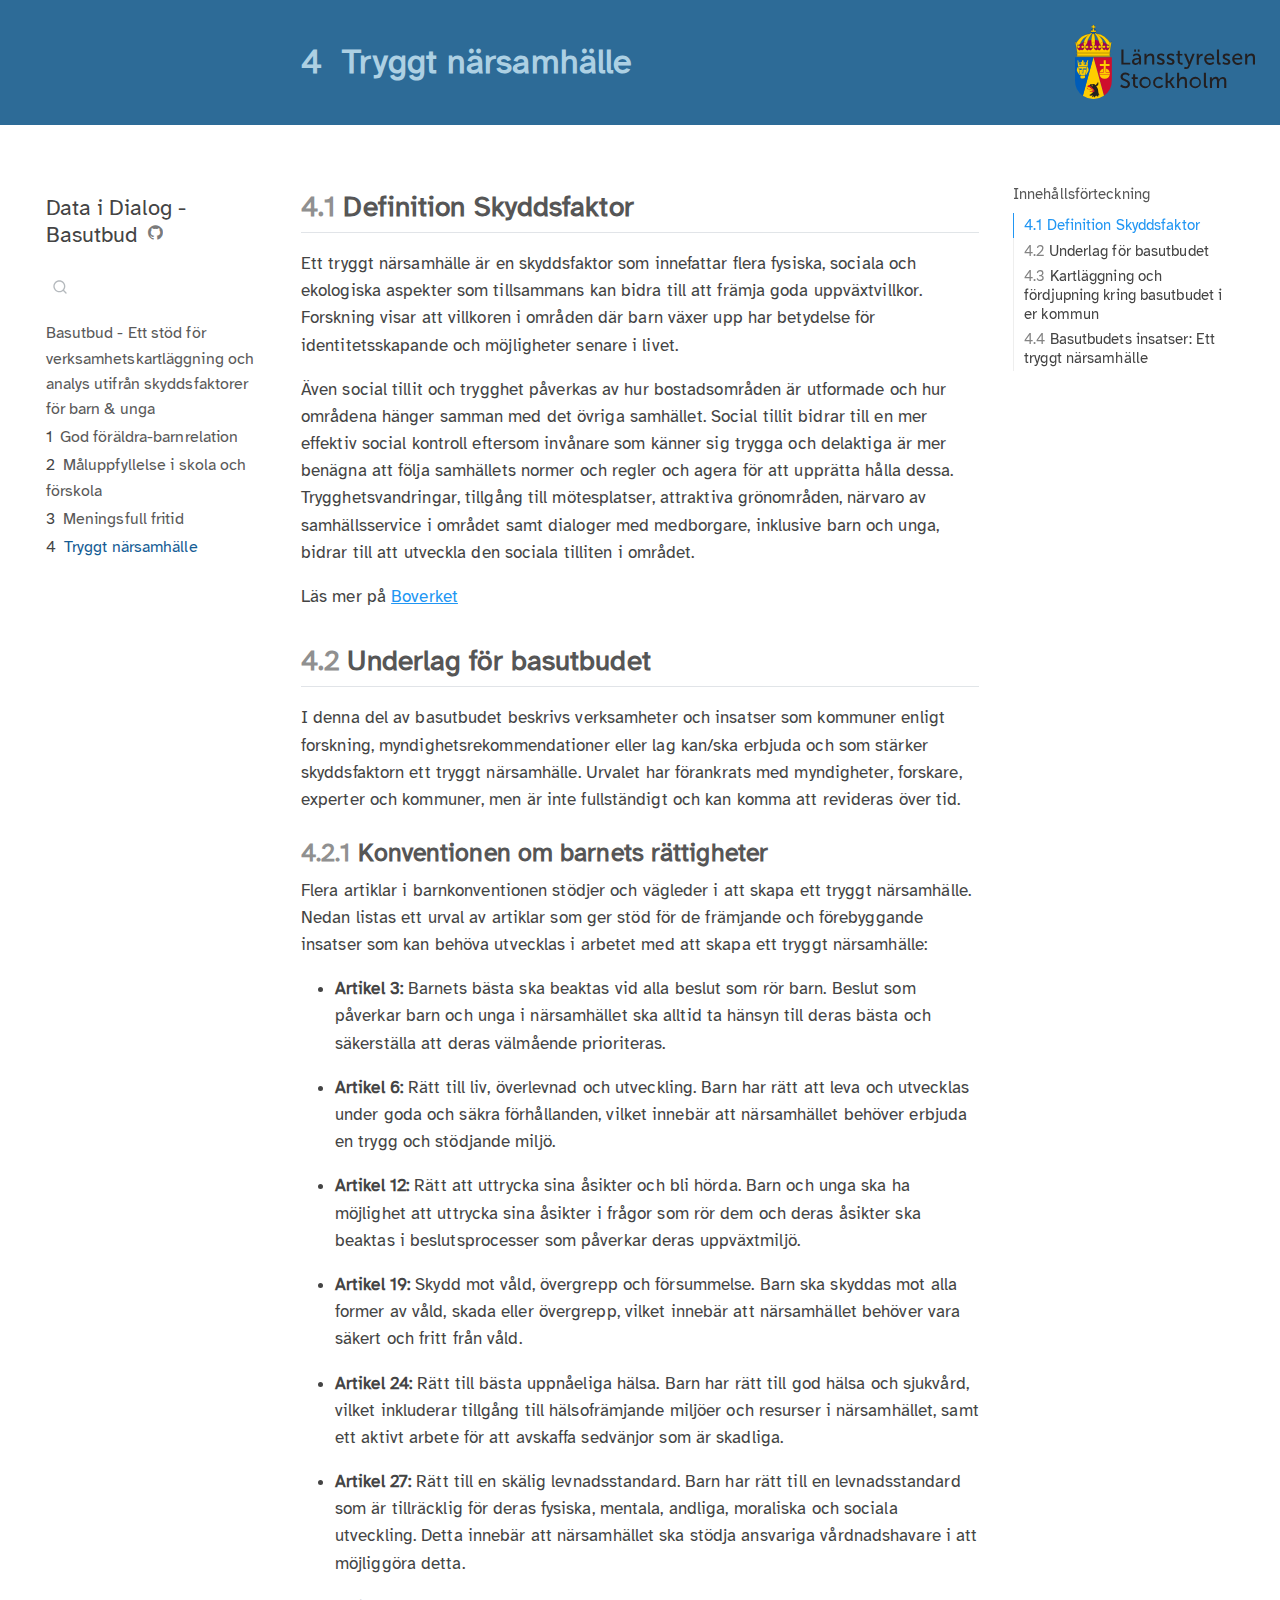
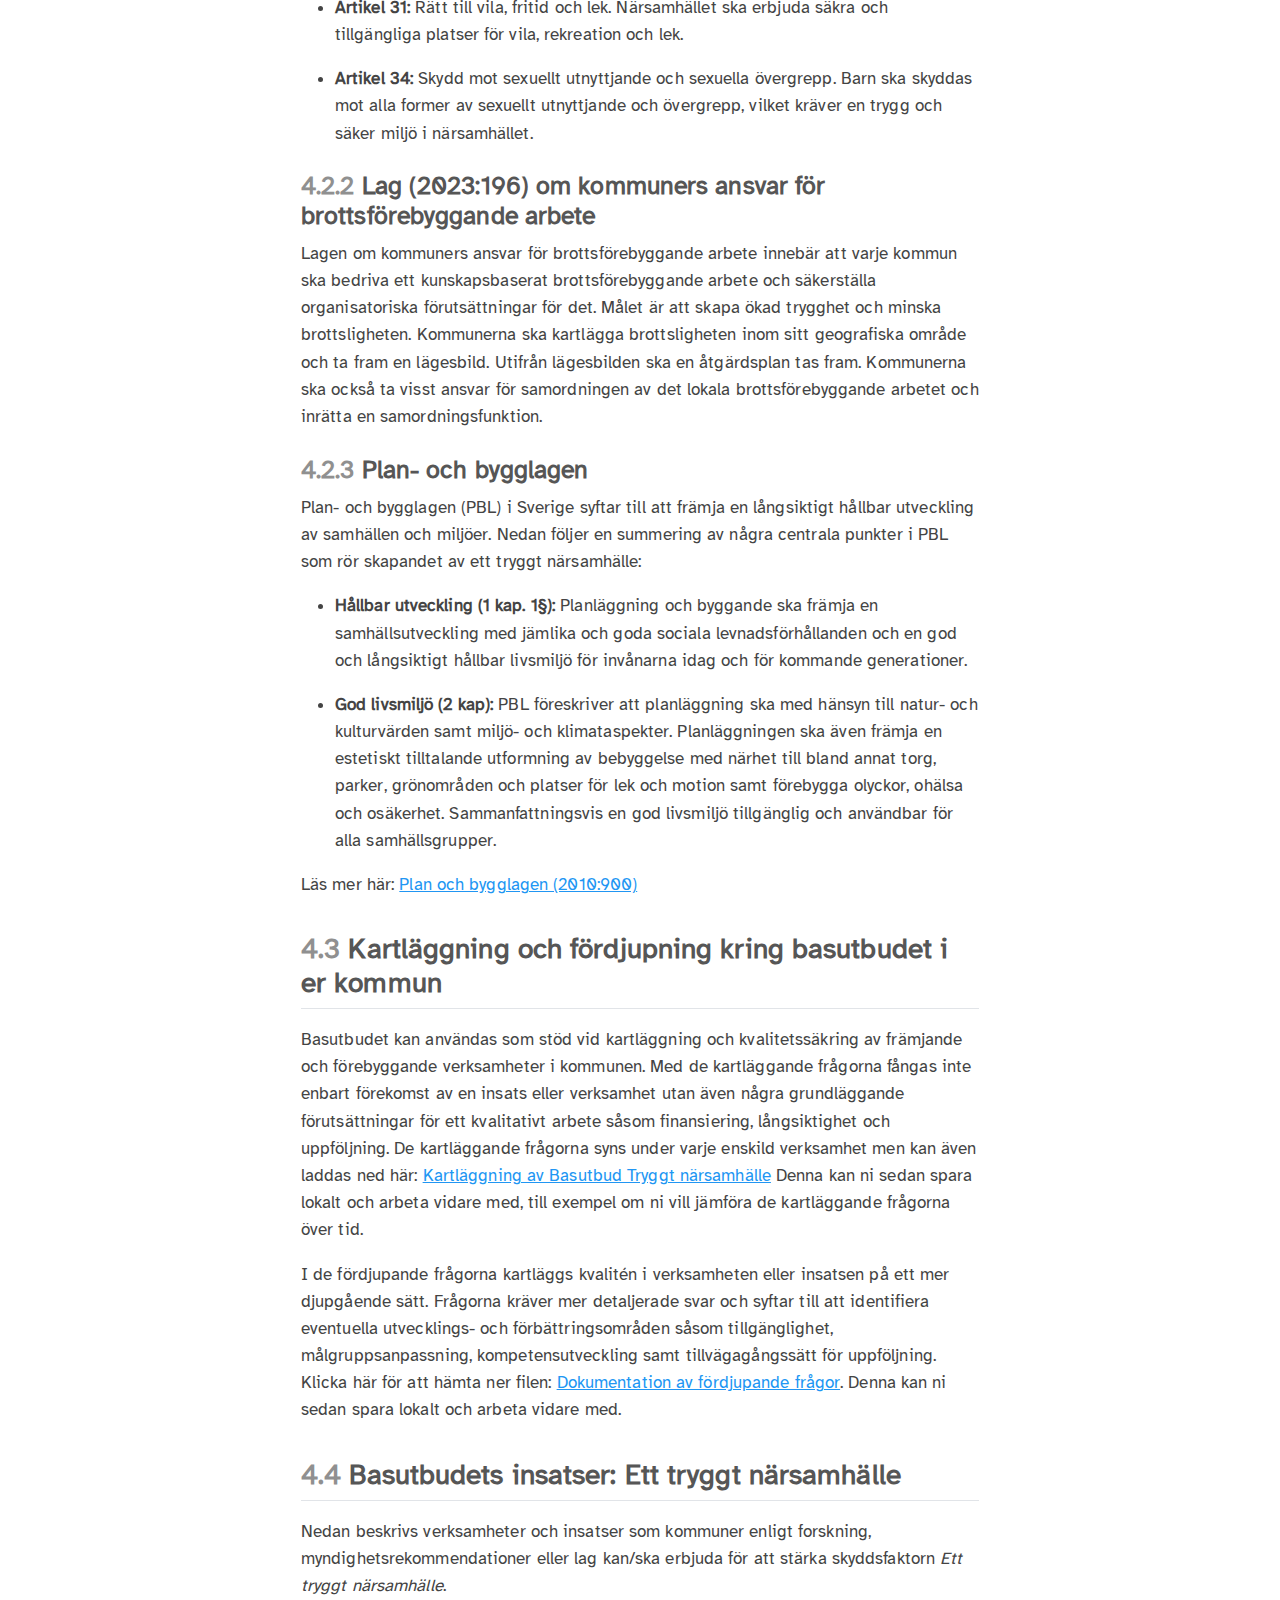
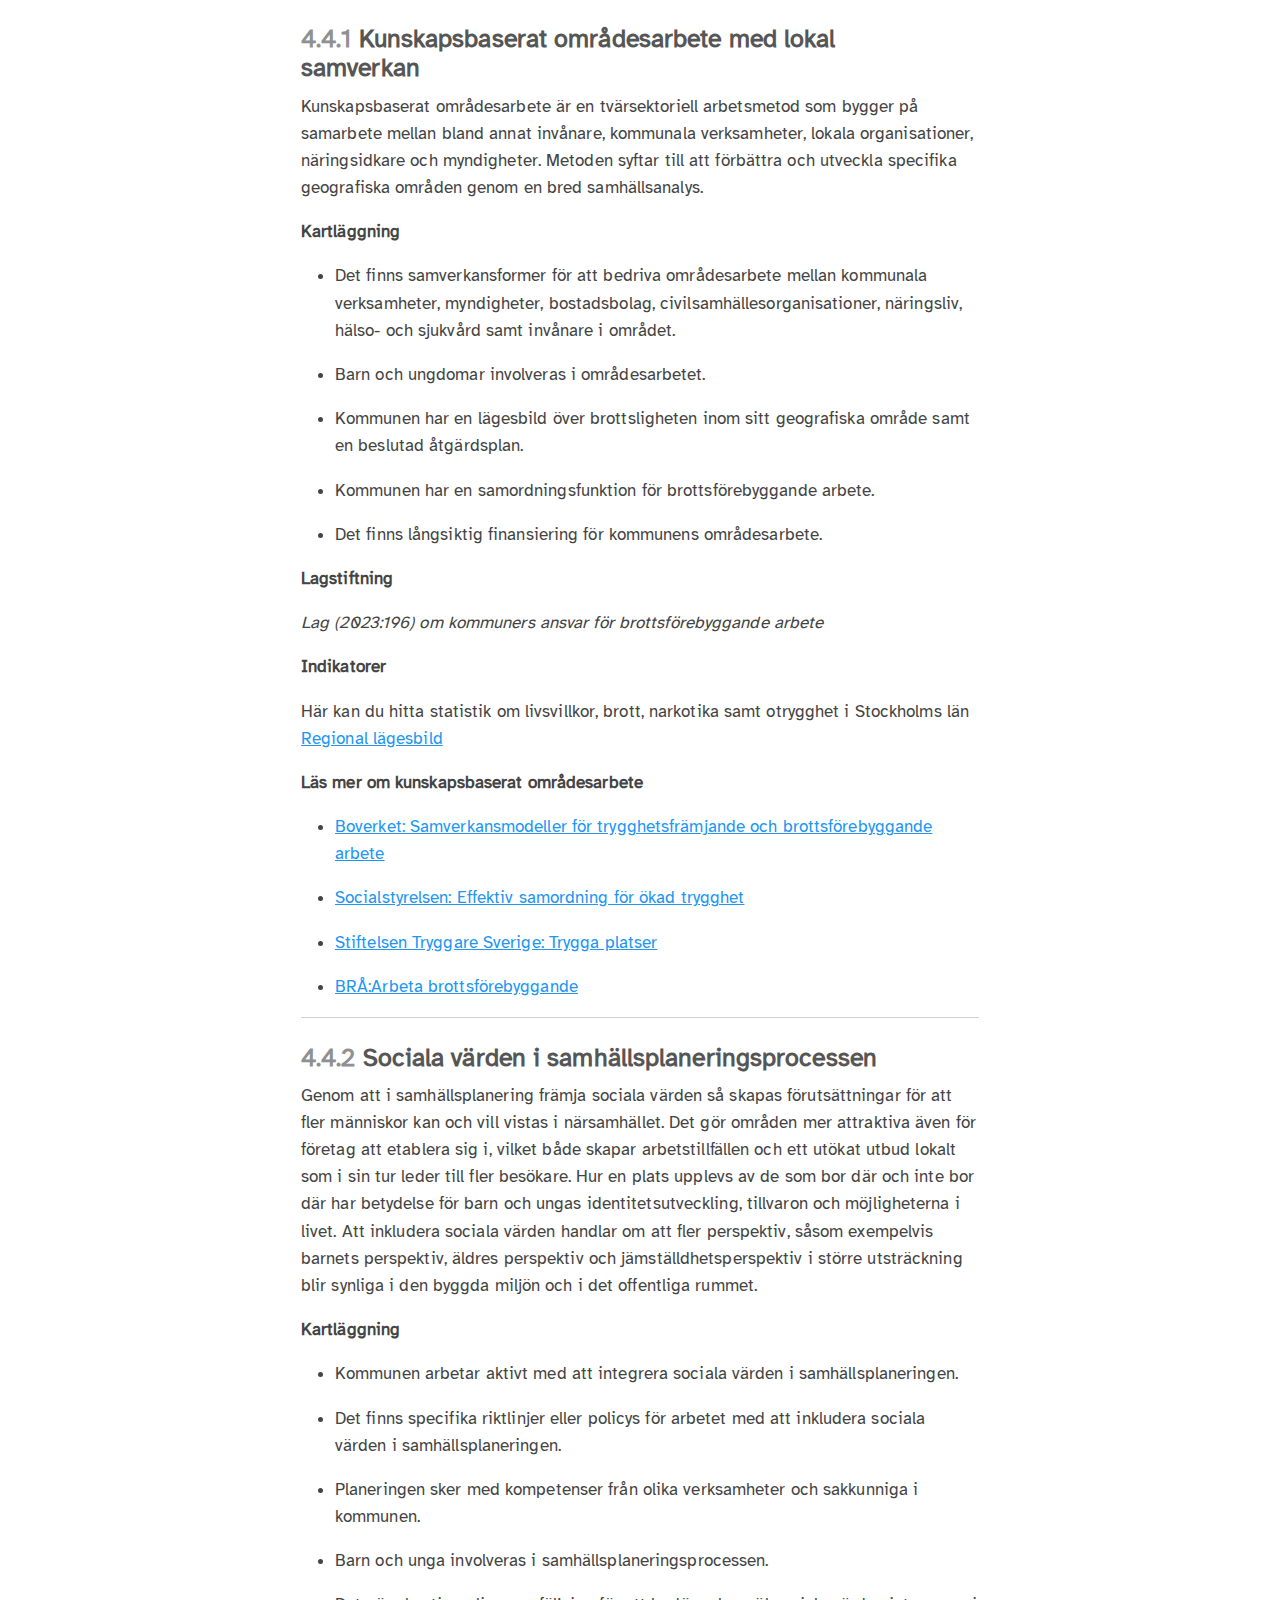
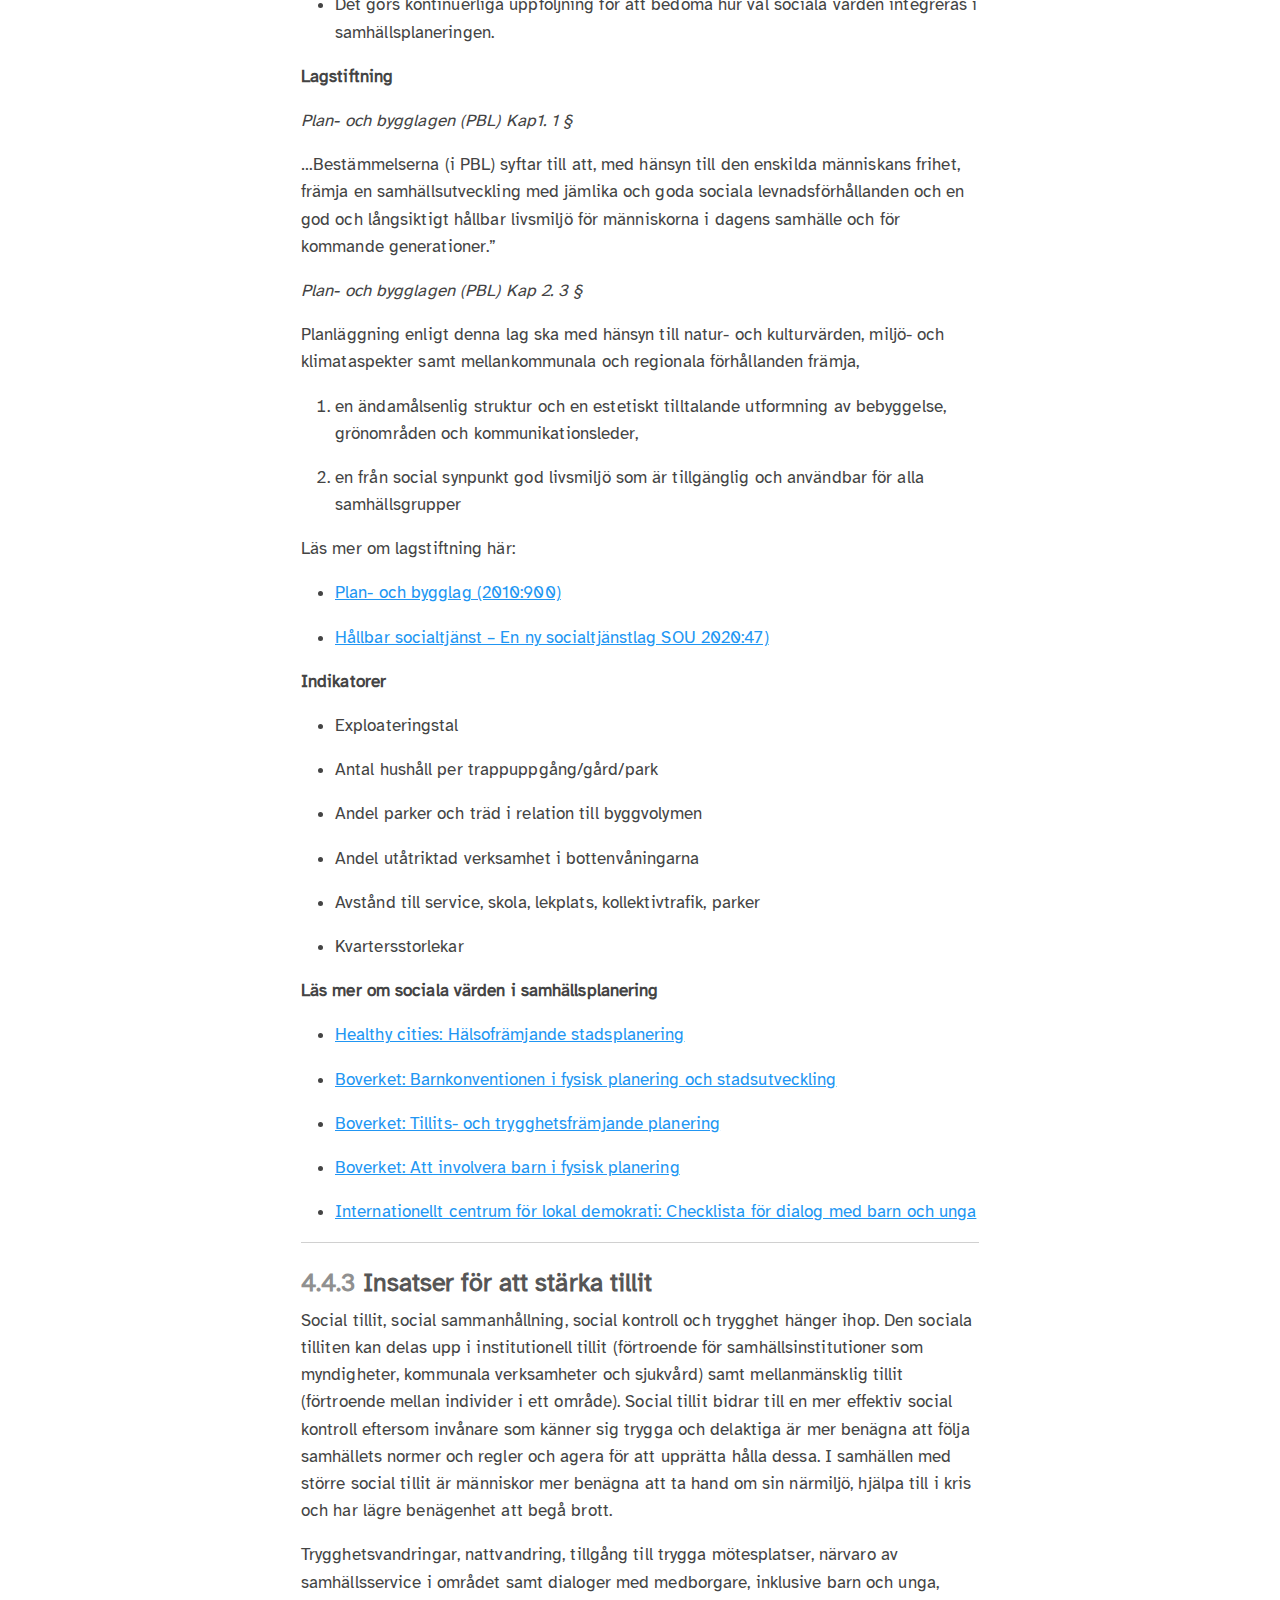
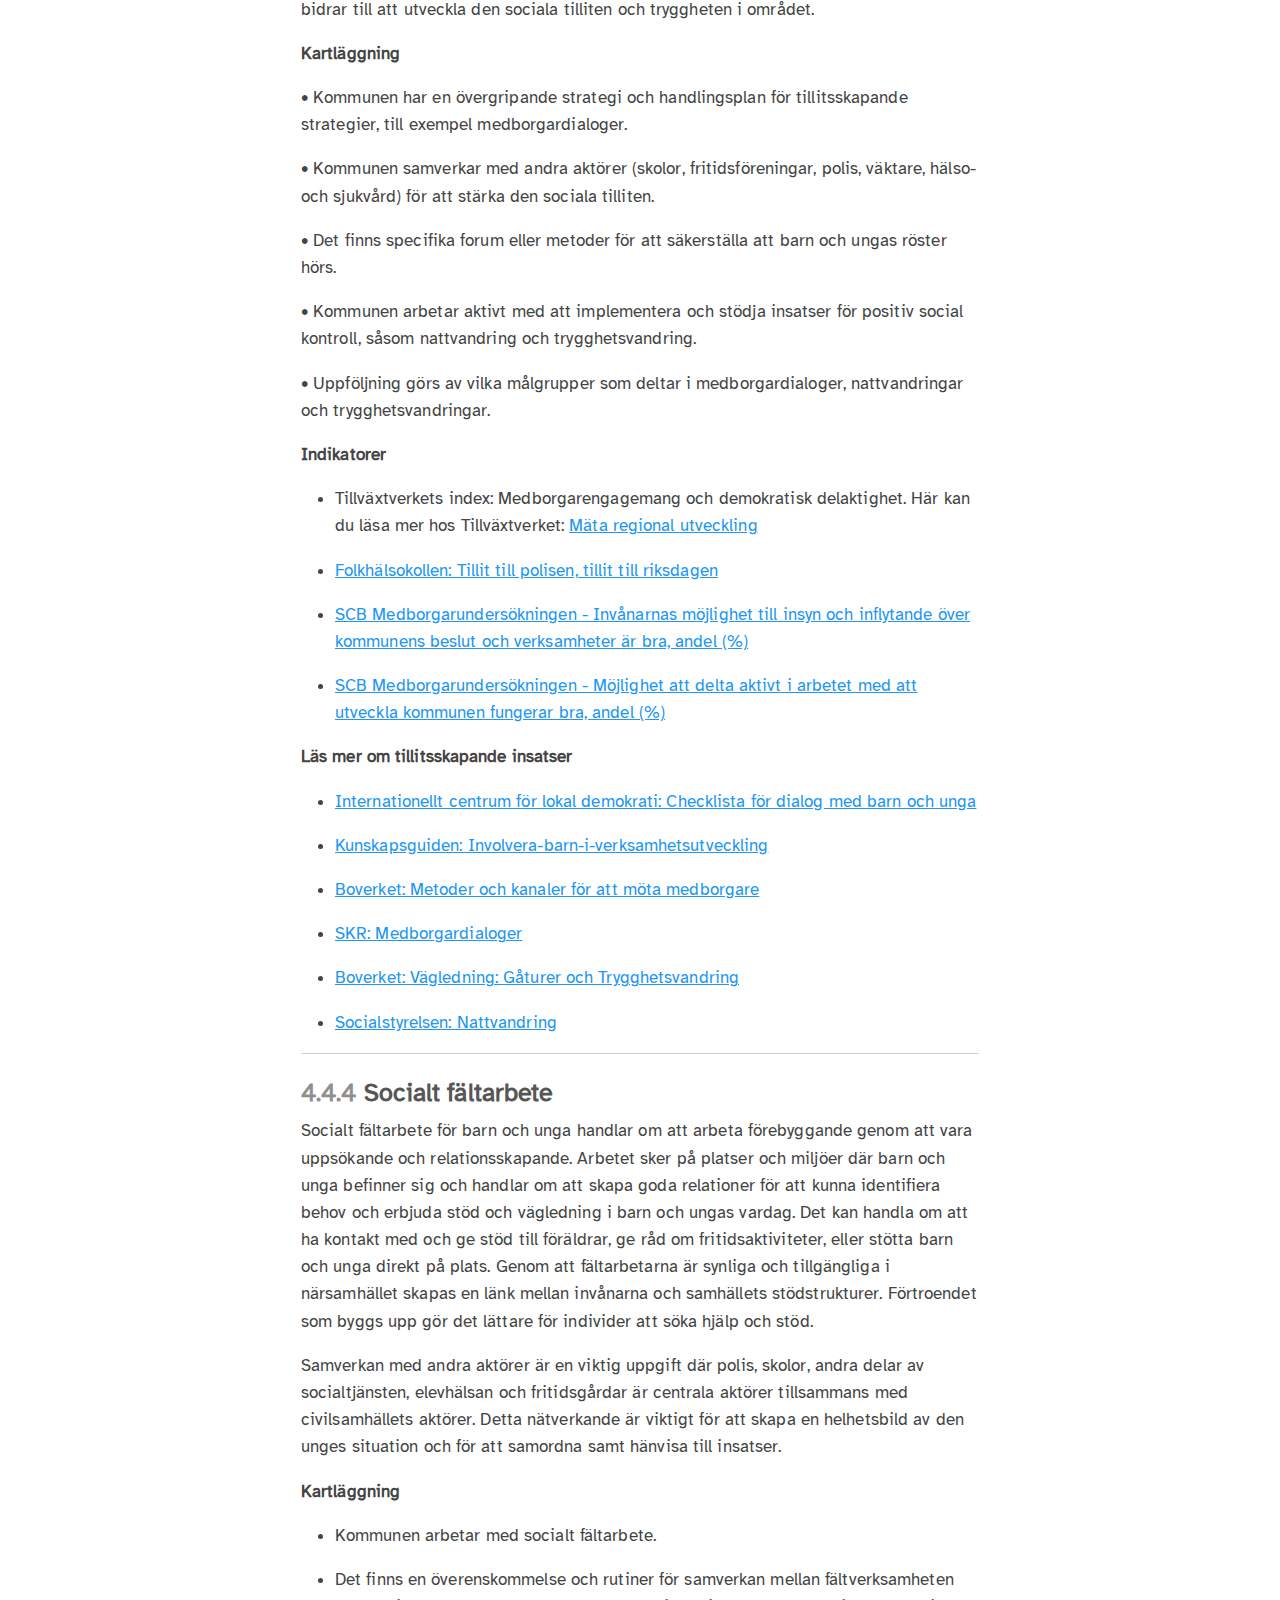
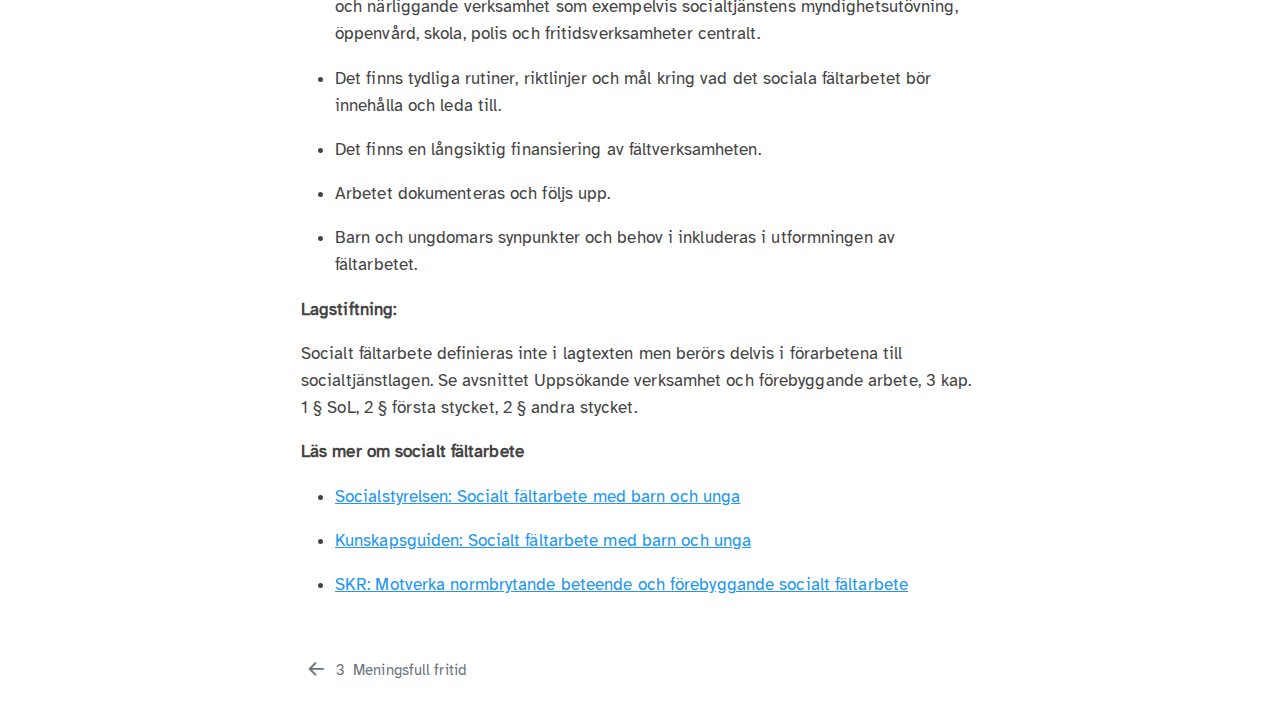
==== commit 3159b545: "Uppdaterad text plus fördjupningsfrågor" ====
--- a/docs/community.html
+++ b/docs/community.html
@@ -7,7 +7,7 @@
 <meta name="viewport" content="width=device-width, initial-scale=1.0, user-scalable=yes">
 
 
-<title>Data i Dialog - basutbud - 4&nbsp; Tryggt närsamhälle</title>
+<title>Data i Dialog - Basutbud - 4&nbsp; Tryggt närsamhälle</title>
 <style>
 code{white-space: pre-wrap;}
 span.smallcaps{font-variant: small-caps;}
@@ -121,7 +121,7 @@
   <nav id="quarto-sidebar" class="sidebar collapse collapse-horizontal sidebar-navigation floating overflow-auto">
     <div class="pt-lg-2 mt-2 text-left sidebar-header">
     <div class="sidebar-title mb-0 py-0">
-      <a href="./">Data i Dialog - basutbud</a> 
+      <a href="./">Data i Dialog - Basutbud</a> 
         <div class="sidebar-tools-main">
     <a href="https://github.com/pgmj" title="Source Code" class="quarto-navigation-tool px-1" aria-label="Source Code"><i class="bi bi-github"></i></a>
 </div>
@@ -137,7 +137,7 @@
         <li class="sidebar-item">
   <div class="sidebar-item-container"> 
   <a href="./index.html" class="sidebar-item-text sidebar-link">
- <span class="menu-text">Bakgrund</span></a>
+ <span class="menu-text">Basutbud - Ett stöd för verksamhetskartläggning och analys utifrån skyddsfaktorer för barn &amp; unga</span></a>
   </div>
 </li>
         <li class="sidebar-item">
@@ -178,7 +178,8 @@
   <li><a href="#underlag-för-basutbudet" id="toc-underlag-för-basutbudet" class="nav-link" data-scroll-target="#underlag-för-basutbudet"><span class="header-section-number">4.2</span> Underlag för basutbudet</a>
   <ul class="collapse">
   <li><a href="#konventionen-om-barnets-rättigheter" id="toc-konventionen-om-barnets-rättigheter" class="nav-link" data-scroll-target="#konventionen-om-barnets-rättigheter"><span class="header-section-number">4.2.1</span> Konventionen om barnets rättigheter</a></li>
-  <li><a href="#plan--och-bygglagen" id="toc-plan--och-bygglagen" class="nav-link" data-scroll-target="#plan--och-bygglagen"><span class="header-section-number">4.2.2</span> Plan- och bygglagen</a></li>
+  <li><a href="#lag-2023196-om-kommuners-ansvar-för-brottsförebyggande-arbete" id="toc-lag-2023196-om-kommuners-ansvar-för-brottsförebyggande-arbete" class="nav-link" data-scroll-target="#lag-2023196-om-kommuners-ansvar-för-brottsförebyggande-arbete"><span class="header-section-number">4.2.2</span> Lag (2023:196) om kommuners ansvar för brottsförebyggande arbete</a></li>
+  <li><a href="#plan--och-bygglagen" id="toc-plan--och-bygglagen" class="nav-link" data-scroll-target="#plan--och-bygglagen"><span class="header-section-number">4.2.3</span> Plan- och bygglagen</a></li>
   </ul></li>
   <li><a href="#kartläggning-och-fördjupning-kring-basutbudet-i-er-kommun" id="toc-kartläggning-och-fördjupning-kring-basutbudet-i-er-kommun" class="nav-link" data-scroll-target="#kartläggning-och-fördjupning-kring-basutbudet-i-er-kommun"><span class="header-section-number">4.3</span> Kartläggning och fördjupning kring basutbudet i er kommun</a></li>
   <li><a href="#basutbudets-insatser-ett-tryggt-närsamhälle" id="toc-basutbudets-insatser-ett-tryggt-närsamhälle" class="nav-link" data-scroll-target="#basutbudets-insatser-ett-tryggt-närsamhälle"><span class="header-section-number">4.4</span> Basutbudets insatser: Ett tryggt närsamhälle</a>
@@ -199,7 +200,7 @@
 
 <section id="definition-skyddsfaktor" class="level2" data-number="4.1">
 <h2 data-number="4.1" class="anchored" data-anchor-id="definition-skyddsfaktor"><span class="header-section-number">4.1</span> Definition Skyddsfaktor</h2>
-<p>Ett tryggt närsamhälle är en skyddsfaktor som innefattar flera fysiska, sociala och ekologiska aspekter som tillsammans kan bidra till att främja goda uppväxtvillkor. Forskning visar att villkoren i områden där barn växer upp har betydelse för deras möjligheter i livet och påverkar identitetsskapandet, rörelsemönster samt framtida val.</p>
+<p>Ett tryggt närsamhälle är en skyddsfaktor som innefattar flera fysiska, sociala och ekologiska aspekter som tillsammans kan bidra till att främja goda uppväxtvillkor. Forskning visar att villkoren i områden där barn växer upp har betydelse för identitetsskapande och möjligheter senare i livet.</p>
 <p>Även social tillit och trygghet påverkas av hur bostadsområden är utformade och hur områdena hänger samman med det övriga samhället. Social tillit bidrar till en mer effektiv social kontroll eftersom invånare som känner sig trygga och delaktiga är mer benägna att följa samhällets normer och regler och agera för att upprätta hålla dessa. Trygghetsvandringar, tillgång till mötesplatser, attraktiva grönområden, närvaro av samhällsservice i området samt dialoger med medborgare, inklusive barn och unga, bidrar till att utveckla den sociala tilliten i området.</p>
 <p>Läs mer på <a href="https://www.boverket.se/sv/samhallsplanering/stadsutveckling/halsa-forst/social-inkludering/tillit-och-trygghet/">Boverket</a></p>
 </section>
@@ -220,8 +221,12 @@
 <li><p><strong>Artikel 34:</strong> Skydd mot sexuellt utnyttjande och sexuella övergrepp. Barn ska skyddas mot alla former av sexuellt utnyttjande och övergrepp, vilket kräver en trygg och säker miljö i närsamhället.</p></li>
 </ul>
 </section>
-<section id="plan--och-bygglagen" class="level3" data-number="4.2.2">
-<h3 data-number="4.2.2" class="anchored" data-anchor-id="plan--och-bygglagen"><span class="header-section-number">4.2.2</span> Plan- och bygglagen</h3>
+<section id="lag-2023196-om-kommuners-ansvar-för-brottsförebyggande-arbete" class="level3" data-number="4.2.2">
+<h3 data-number="4.2.2" class="anchored" data-anchor-id="lag-2023196-om-kommuners-ansvar-för-brottsförebyggande-arbete"><span class="header-section-number">4.2.2</span> Lag (2023:196) om kommuners ansvar för brottsförebyggande arbete</h3>
+<p>Lagen om kommuners ansvar för brottsförebyggande arbete innebär att varje kommun ska bedriva ett kunskapsbaserat brottsförebyggande arbete och säkerställa organisatoriska förutsättningar för det. Målet är att skapa ökad trygghet och minska brottsligheten. Kommunerna ska kartlägga brottsligheten inom sitt geografiska område och ta fram en lägesbild. Utifrån lägesbilden ska en åtgärdsplan tas fram. Kommunerna ska också ta visst ansvar för samordningen av det lokala brottsförebyggande arbetet och inrätta en samordningsfunktion.</p>
+</section>
+<section id="plan--och-bygglagen" class="level3" data-number="4.2.3">
+<h3 data-number="4.2.3" class="anchored" data-anchor-id="plan--och-bygglagen"><span class="header-section-number">4.2.3</span> Plan- och bygglagen</h3>
 <p>Plan- och bygglagen (PBL) i Sverige syftar till att främja en långsiktigt hållbar utveckling av samhällen och miljöer. Nedan följer en summering av några centrala punkter i PBL som rör skapandet av ett tryggt närsamhälle:</p>
 <ul>
 <li><p><strong>Hållbar utveckling (1 kap. 1§):</strong> Planläggning och byggande ska främja en samhällsutveckling med jämlika och goda sociala levnadsförhållanden och en god och långsiktigt hållbar livsmiljö för invånarna idag och för kommande generationer.</p></li>
@@ -233,15 +238,14 @@
 <section id="kartläggning-och-fördjupning-kring-basutbudet-i-er-kommun" class="level2" data-number="4.3">
 <h2 data-number="4.3" class="anchored" data-anchor-id="kartläggning-och-fördjupning-kring-basutbudet-i-er-kommun"><span class="header-section-number">4.3</span> Kartläggning och fördjupning kring basutbudet i er kommun</h2>
 <p>Basutbudet kan användas som stöd vid kartläggning och kvalitetssäkring av främjande och förebyggande verksamheter i kommunen. Med de kartläggande frågorna fångas inte enbart förekomst av en insats eller verksamhet utan även några grundläggande förutsättningar för ett kvalitativt arbete såsom finansiering, långsiktighet och uppföljning. De kartläggande frågorna syns under varje enskild verksamhet men kan även laddas ned här: <a href="./Kartläggning_community.xlsx">Kartläggning av Basutbud Tryggt närsamhälle</a> Denna kan ni sedan spara lokalt och arbeta vidare med, till exempel om ni vill jämföra de kartläggande frågorna över tid.</p>
-<p>I de fördjupande frågorna kartläggs kvalitén i verksamheten eller insatsen på ett mer djupgående sätt. Frågorna kräver mer detaljerade svar och syftar till att identifiera eventuella utvecklings- och förbättringsområden såsom tillgänglighet, målgruppsanpassning, kompetensutveckling samt tillvägagångssätt för uppföljning. Klicka här för att hämta ner filen: <a href="">Dokumentation av fördjupande frågor</a>. Denna kan ni sedan spara lokalt och arbeta vidare med. <strong>Denna kommer uppdateras inom kort!</strong></p>
+<p>I de fördjupande frågorna kartläggs kvalitén i verksamheten eller insatsen på ett mer djupgående sätt. Frågorna kräver mer detaljerade svar och syftar till att identifiera eventuella utvecklings- och förbättringsområden såsom tillgänglighet, målgruppsanpassning, kompetensutveckling samt tillvägagångssätt för uppföljning. Klicka här för att hämta ner filen: <a href="./Fördjupningsfrågor_community.docx">Dokumentation av fördjupande frågor</a>. Denna kan ni sedan spara lokalt och arbeta vidare med.</p>
 </section>
 <section id="basutbudets-insatser-ett-tryggt-närsamhälle" class="level2" data-number="4.4">
 <h2 data-number="4.4" class="anchored" data-anchor-id="basutbudets-insatser-ett-tryggt-närsamhälle"><span class="header-section-number">4.4</span> Basutbudets insatser: Ett tryggt närsamhälle</h2>
-<p>Nedan beskrivs verksamheter och insatser som kommuner enligt forskning, myndighetsrekommendationer eller lag kan/ska erbjuda för att stärka skyddsfaktorn Ett tryggt närsamhälle.</p>
+<p>Nedan beskrivs verksamheter och insatser som kommuner enligt forskning, myndighetsrekommendationer eller lag kan/ska erbjuda för att stärka skyddsfaktorn <em>Ett tryggt närsamhälle</em>.</p>
 <section id="kunskapsbaserat-områdesarbete-med-lokal-samverkan" class="level3" data-number="4.4.1">
 <h3 data-number="4.4.1" class="anchored" data-anchor-id="kunskapsbaserat-områdesarbete-med-lokal-samverkan"><span class="header-section-number">4.4.1</span> Kunskapsbaserat områdesarbete med lokal samverkan</h3>
 <p>Kunskapsbaserat områdesarbete är en tvärsektoriell arbetsmetod som bygger på samarbete mellan bland annat invånare, kommunala verksamheter, lokala organisationer, näringsidkare och myndigheter. Metoden syftar till att förbättra och utveckla specifika geografiska områden genom en bred samhällsanalys.</p>
-<p>Lagen om kommuners ansvar för brottsförebyggande arbete innebär att varje kommun ska bedriva ett kunskapsbaserat brottsförebyggande arbete och säkerställa organisatoriska förutsättningar för det. Målet är att skapa ökad trygghet och minska brottsligheten. Kommunerna ska kartlägga brottsligheten inom sitt geografiska område och ta fram en lägesbild. Utifrån lägesbilden ska en åtgärdsplan tas fram. Kommunerna ska också ta visst ansvar för samordningen av det lokala brottsförebyggande arbetet och inrätta en samordningsfunktion.</p>
 <p><strong>Kartläggning</strong></p>
 <ul>
 <li><p>Det finns samverkansformer för att bedriva områdesarbete mellan kommunala verksamheter, myndigheter, bostadsbolag, civilsamhällesorganisationer, näringsliv, hälso- och sjukvård samt invånare i området.</p></li>
@@ -256,10 +260,9 @@
 <p>Här kan du hitta statistik om livsvillkor, brott, narkotika samt otrygghet i Stockholms län <a href="https://storymaps.arcgis.com/collections/8b89cbe67c354d2bb6f2215241f7f218/">Regional lägesbild</a></p>
 <p><strong>Läs mer om kunskapsbaserat områdesarbete</strong></p>
 <ul>
-<li><p><a href="https://www.tryggaplatser.se/">Stiftelsen Tryggare Sverige: Trygga platser</a></p></li>
 <li><p><a href="https://www.boverket.se/sv/samhallsplanering/stadsutveckling/brottsforebyggande-och-trygghetsskapande-atgarder/metoder/samverkansmodeller/">Boverket: Samverkansmodeller för trygghetsfrämjande och brottsförebyggande arbete</a></p></li>
 <li><p><a href="https://www.socialstyrelsen.se/kunskapsstod-och-regler/omraden/barn-och-unga/unga-som-begar-brott/exempel-brottsforebyggande-metoder/effektiv-samordning-for-okad-trygghet-est/">Socialstyrelsen: Effektiv samordning för ökad trygghet</a></p></li>
-<li><p><a href="hhttps://www.socialstyrelsen.se/kunskapsstod-och-regler/omraden/barn-och-unga/unga-som-begar-brott/exempel-brottsforebyggande-metoder/sspf-skola-socialtjanst-polis-fritid/">Socialstyrelsen: SSPF (skola, socialtjänst, polis, fritid)</a></p></li>
+<li><p><a href="https://www.tryggaplatser.se/">Stiftelsen Tryggare Sverige: Trygga platser</a></p></li>
 <li><p><a href="hhttps://bra.se/forebygga-brott/arbeta-brottsforebyggande.html">BRÅ:Arbeta brottsförebyggande</a></p></li>
 </ul>
 <hr>
@@ -279,10 +282,15 @@
 <p><em>Plan- och bygglagen (PBL) Kap1. 1 §</em></p>
 <p>…Bestämmelserna (i PBL) syftar till att, med hänsyn till den enskilda människans frihet, främja en samhällsutveckling med jämlika och goda sociala levnadsförhållanden och en god och långsiktigt hållbar livsmiljö för människorna i dagens samhälle och för kommande generationer.”</p>
 <p><em>Plan- och bygglagen (PBL) Kap 2. 3 §</em></p>
-<p>Planläggning enligt denna lag ska med hänsyn till natur- och kulturvärden, miljö- och klimataspekter samt mellankommunala och regionala förhållanden främja, 1. en ändamålsenlig struktur och en estetiskt tilltalande utformning av bebyggelse, grönområden och kommunikationsleder, 2. en från social synpunkt god livsmiljö som är tillgänglig och användbar för alla samhällsgrupper</p>
-<p>Läs mer om lagstiftning här: - <a href="https://www.riksdagen.se/sv/dokument-och-lagar/dokument/svensk-forfattningssamling/plan-och-bygglag-2010900_sfs-2010-900/#K2">Plan- och bygglag (2010:900)</a></p>
-<ul>
-<li><a href="https://www.regeringen.se/rattsliga-dokument/statens-offentliga-utredningar/2020/08/sou-202047/">Hållbar socialtjänst – En ny socialtjänstlag SOU 2020:47)</a></li>
+<p>Planläggning enligt denna lag ska med hänsyn till natur- och kulturvärden, miljö- och klimataspekter samt mellankommunala och regionala förhållanden främja,</p>
+<ol type="1">
+<li><p>en ändamålsenlig struktur och en estetiskt tilltalande utformning av bebyggelse, grönområden och kommunikationsleder,</p></li>
+<li><p>en från social synpunkt god livsmiljö som är tillgänglig och användbar för alla samhällsgrupper</p></li>
+</ol>
+<p>Läs mer om lagstiftning här:</p>
+<ul>
+<li><p><a href="https://www.riksdagen.se/sv/dokument-och-lagar/dokument/svensk-forfattningssamling/plan-och-bygglag-2010900_sfs-2010-900/#K2">Plan- och bygglag (2010:900)</a></p></li>
+<li><p><a href="https://www.regeringen.se/rattsliga-dokument/statens-offentliga-utredningar/2020/08/sou-202047/">Hållbar socialtjänst – En ny socialtjänstlag SOU 2020:47)</a></p></li>
 </ul>
 <p><strong>Indikatorer</strong></p>
 <ul>
@@ -307,18 +315,12 @@
 <h3 data-number="4.4.3" class="anchored" data-anchor-id="insatser-för-att-stärka-tillit"><span class="header-section-number">4.4.3</span> Insatser för att stärka tillit</h3>
 <p>Social tillit, social sammanhållning, social kontroll och trygghet hänger ihop. Den sociala tilliten kan delas upp i institutionell tillit (förtroende för samhällsinstitutioner som myndigheter, kommunala verksamheter och sjukvård) samt mellanmänsklig tillit (förtroende mellan individer i ett område). Social tillit bidrar till en mer effektiv social kontroll eftersom invånare som känner sig trygga och delaktiga är mer benägna att följa samhällets normer och regler och agera för att upprätta hålla dessa. I samhällen med större social tillit är människor mer benägna att ta hand om sin närmiljö, hjälpa till i kris och har lägre benägenhet att begå brott.</p>
 <p>Trygghetsvandringar, nattvandring, tillgång till trygga mötesplatser, närvaro av samhällsservice i området samt dialoger med medborgare, inklusive barn och unga, bidrar till att utveckla den sociala tilliten och tryggheten i området.</p>
-<p><strong>Medborgardialoger</strong> är ett sätt att tillvarata medborgares kunskap och perspektiv i beslut och processer samt öka tillit till myndigheter och offentliga aktörer. Hur barn och ungas perspektiv inkluderas i medborgardialoger är ett viktigt utvecklingsområde för att öka deras delaktighet i utformningen av gemensamma miljöer i närsamhället. Att främja ungas inflytande och delaktighet i samhällslivet är också ett av de övergripande målen för den svenska ungdomspolitiken. Det är inte bara en rättighet för unga att delta i beslut som rör deras vardag utan också viktigt att ungas kunskaper, synpunkter och erfarenheter tas tillvara som en resurs i de demokratiska processerna.</p>
-<p><strong>Nattvandring</strong> är en form av insats för social kontroll där vuxna, ofta föräldrar och andra frivilliga promenerar genom bostadsområden och stadsdelar under kvällar och nätter. Syftet med nattvandring är att öka tryggheten, förebygga kriminalitet och erbjuda stöd och samtal till ungdomar. Genom att vuxna finns närvarande minskar risken för att ungdomar hamnar i otrygga situationer.</p>
-<p><strong>Trygghetsvandringar</strong> är en metod där invånare tillsammans med representanter från olika samhällssektorer, såsom kommunen, polis, fastighetsägare och andra aktörer går igenom ett område för att identifiera platser som upplevs som otrygga och diskutera möjliga förbättringar. Trygghetsvandringar har ett brett fokus på fysiska miljöförändringar och långsiktiga trygghetsåtgärder för att stärka förtroendet mellan myndigheter och invånare. De kan anpassas för att inkludera olika perspektiv såsom kön, ålder, funktionsvariationer och etnicitet för att bidra till mer inkluderande miljöer.</p>
 <p><strong>Kartläggning</strong></p>
-<ul>
-<li><p>Kommunen har en övergripande strategi och handlingsplan för tillitsskapande strategier.</p></li>
-<li><p>Kommunen samverkar med andra aktörer (skolor, fritidsföreningar, polis, väktare, hälso- och sjukvård) för att stärka den sociala tilliten.</p></li>
-<li><p>Det finns specifika forum eller metoder för att säkerställa att barn och ungas röster hörs.</p></li>
-<li><p>Kommunen arbetar aktivt med att implementera och stödja insatser för positiv social kontroll, såsom nattvandring och trygghetsvandring.</p></li>
-<li><p>Uppföljning görs av vilka målgrupper som deltar i medborgardialoger, nattvandringar och trygghetsvandringar.</p></li>
-<li><p>Barn och ungdomar inkluderas i det tillitsskapande arbetet.</p></li>
-</ul>
+<p>• Kommunen har en övergripande strategi och handlingsplan för tillitsskapande strategier, till exempel medborgardialoger.</p>
+<p>• Kommunen samverkar med andra aktörer (skolor, fritidsföreningar, polis, väktare, hälso- och sjukvård) för att stärka den sociala tilliten.</p>
+<p>• Det finns specifika forum eller metoder för att säkerställa att barn och ungas röster hörs.</p>
+<p>• Kommunen arbetar aktivt med att implementera och stödja insatser för positiv social kontroll, såsom nattvandring och trygghetsvandring.</p>
+<p>• Uppföljning görs av vilka målgrupper som deltar i medborgardialoger, nattvandringar och trygghetsvandringar.</p>
 <p><strong>Indikatorer</strong></p>
 <ul>
 <li><p>Tillväxtverkets index: Medborgarengagemang och demokratisk delaktighet. Här kan du läsa mer hos Tillväxtverket: <a href="https://tillvaxtverket.se/download/18.6855bfcf184896002ffc94/1668765928629/M%C3%A4ta%20Regional%20utveckling.pdf">Mäta regional utveckling</a></p></li>
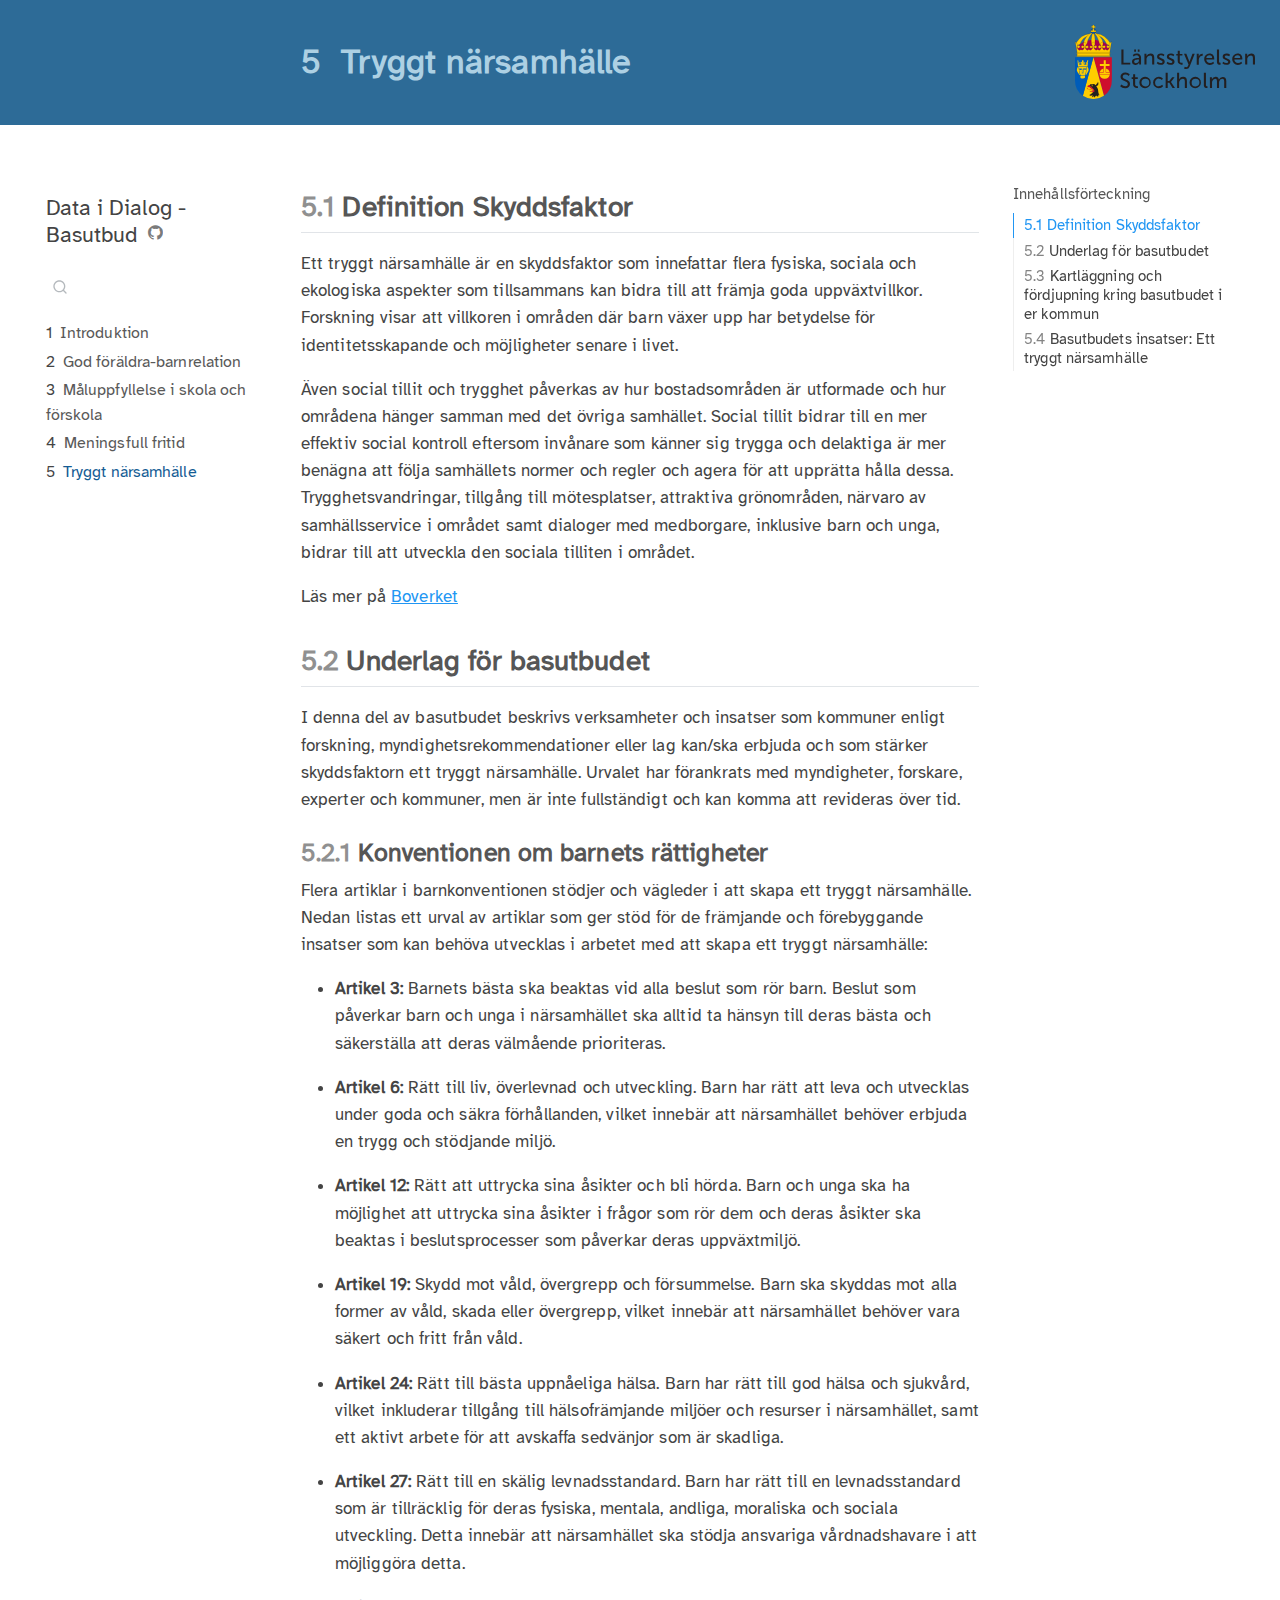
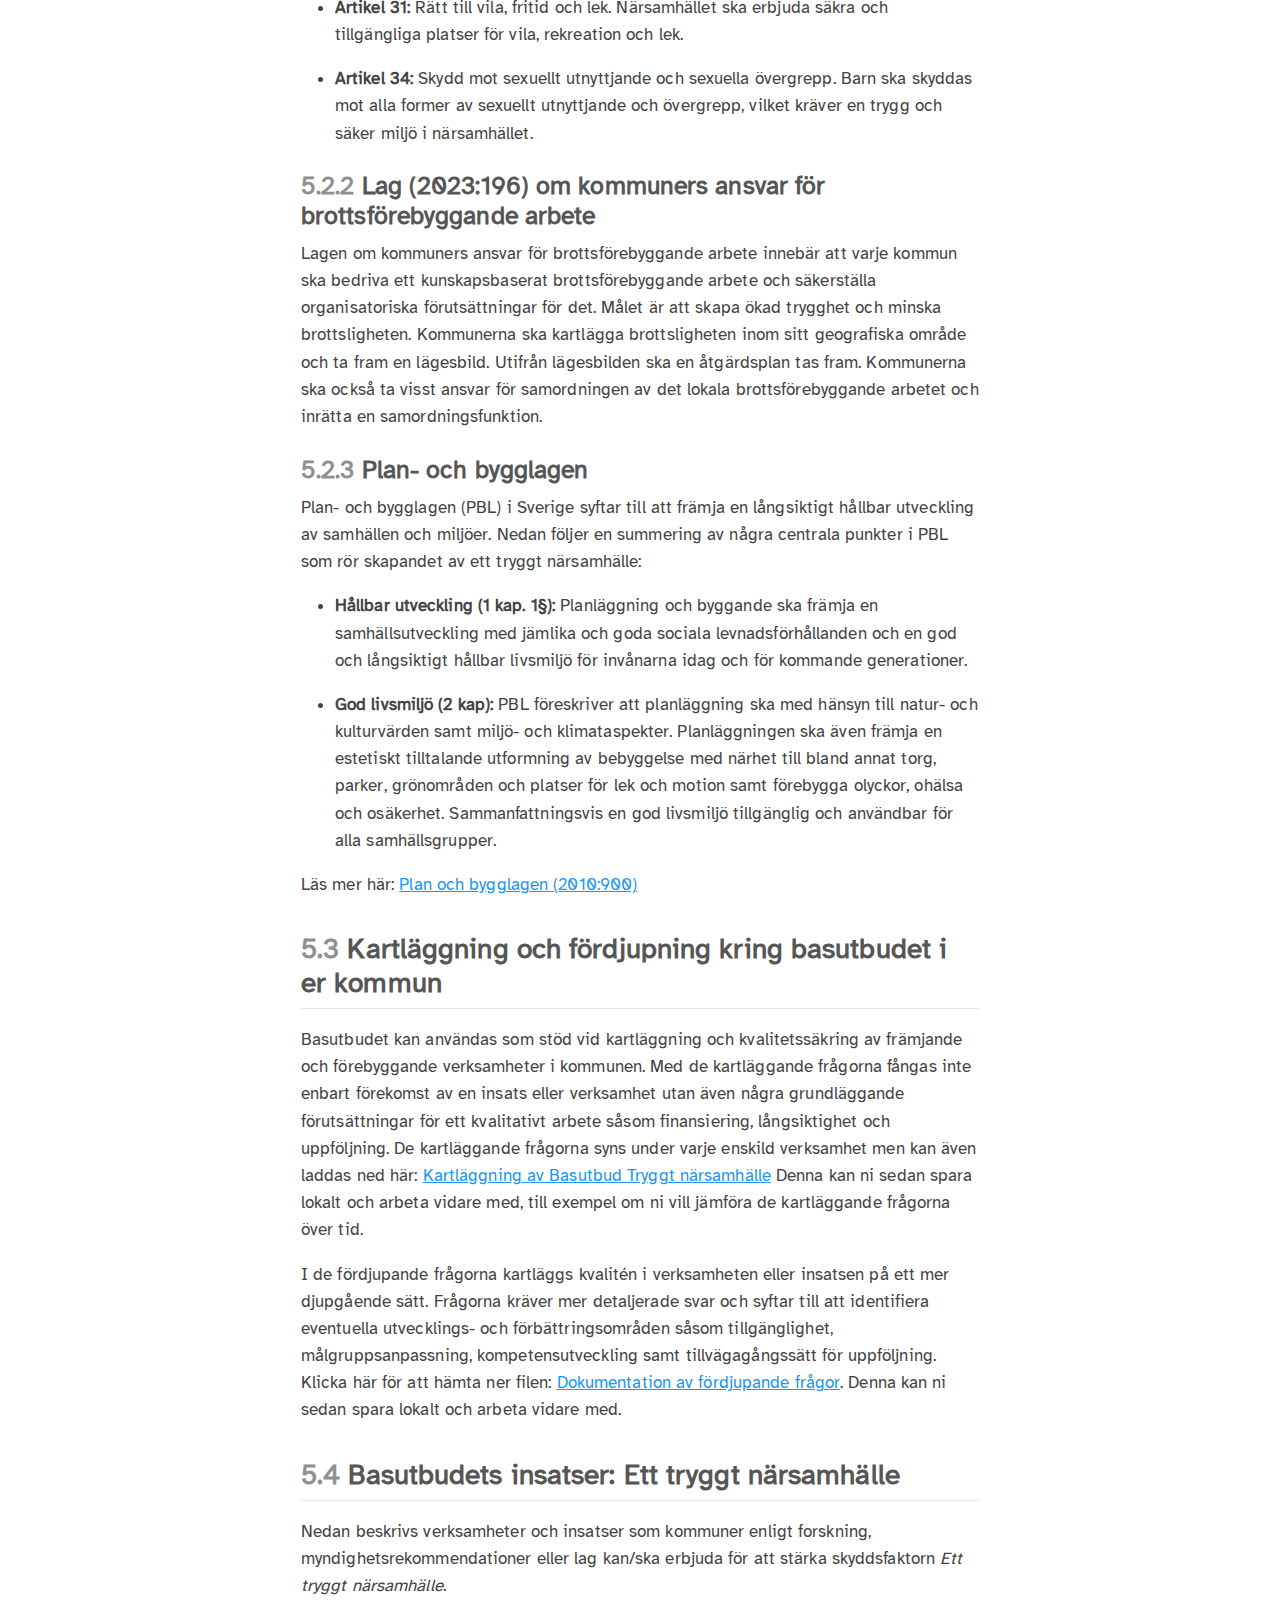
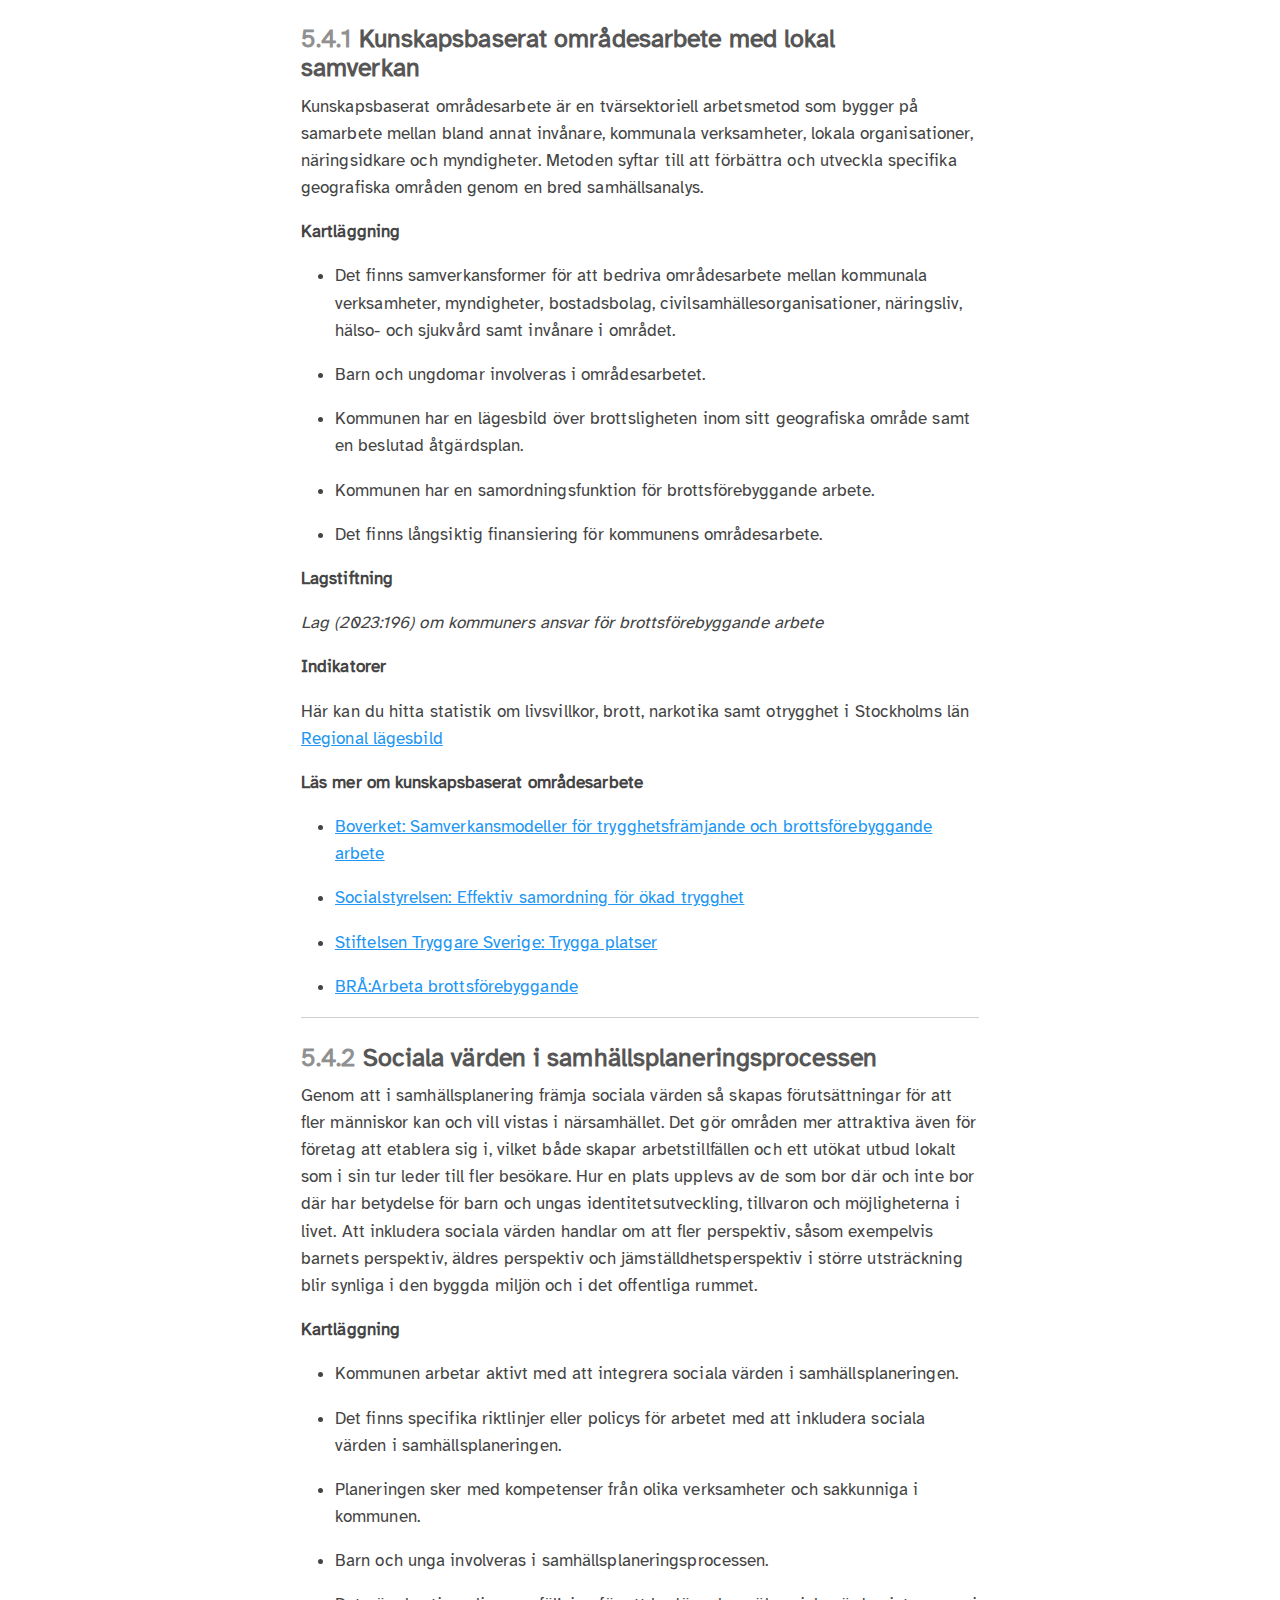
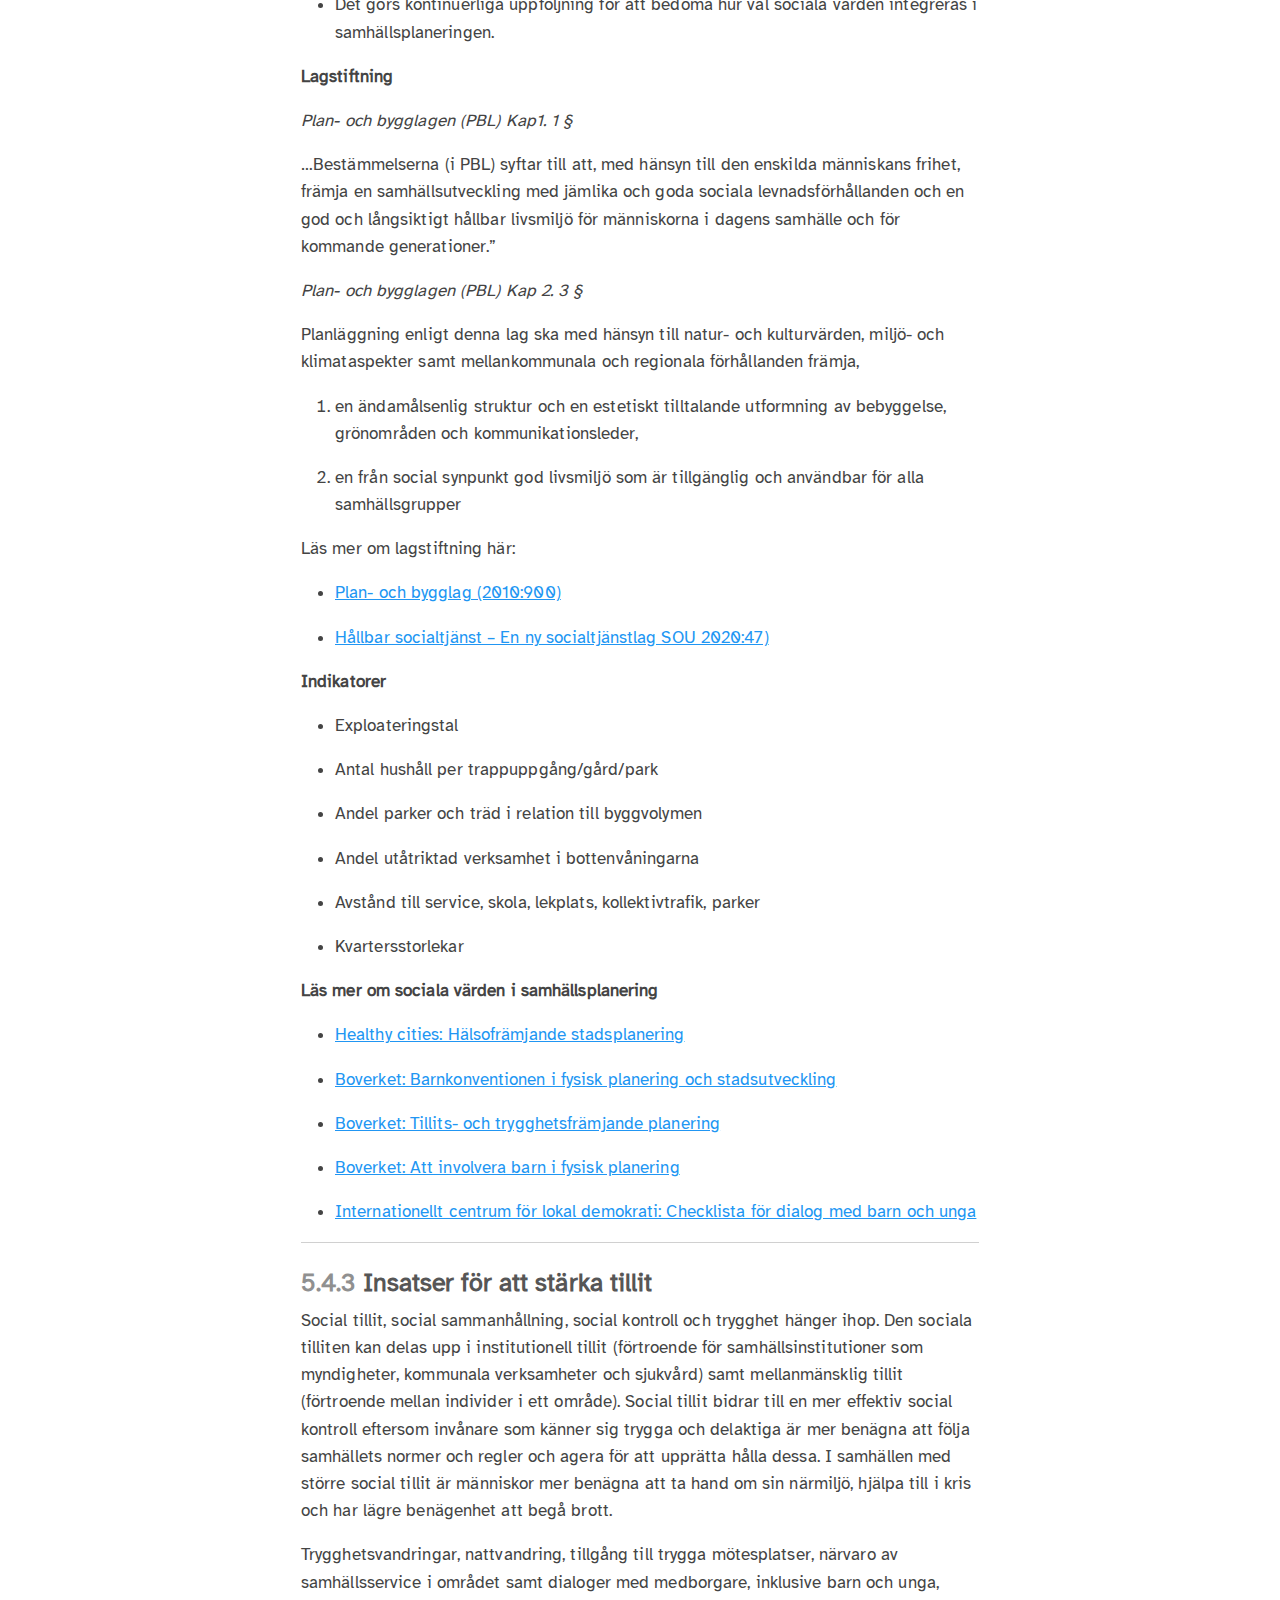
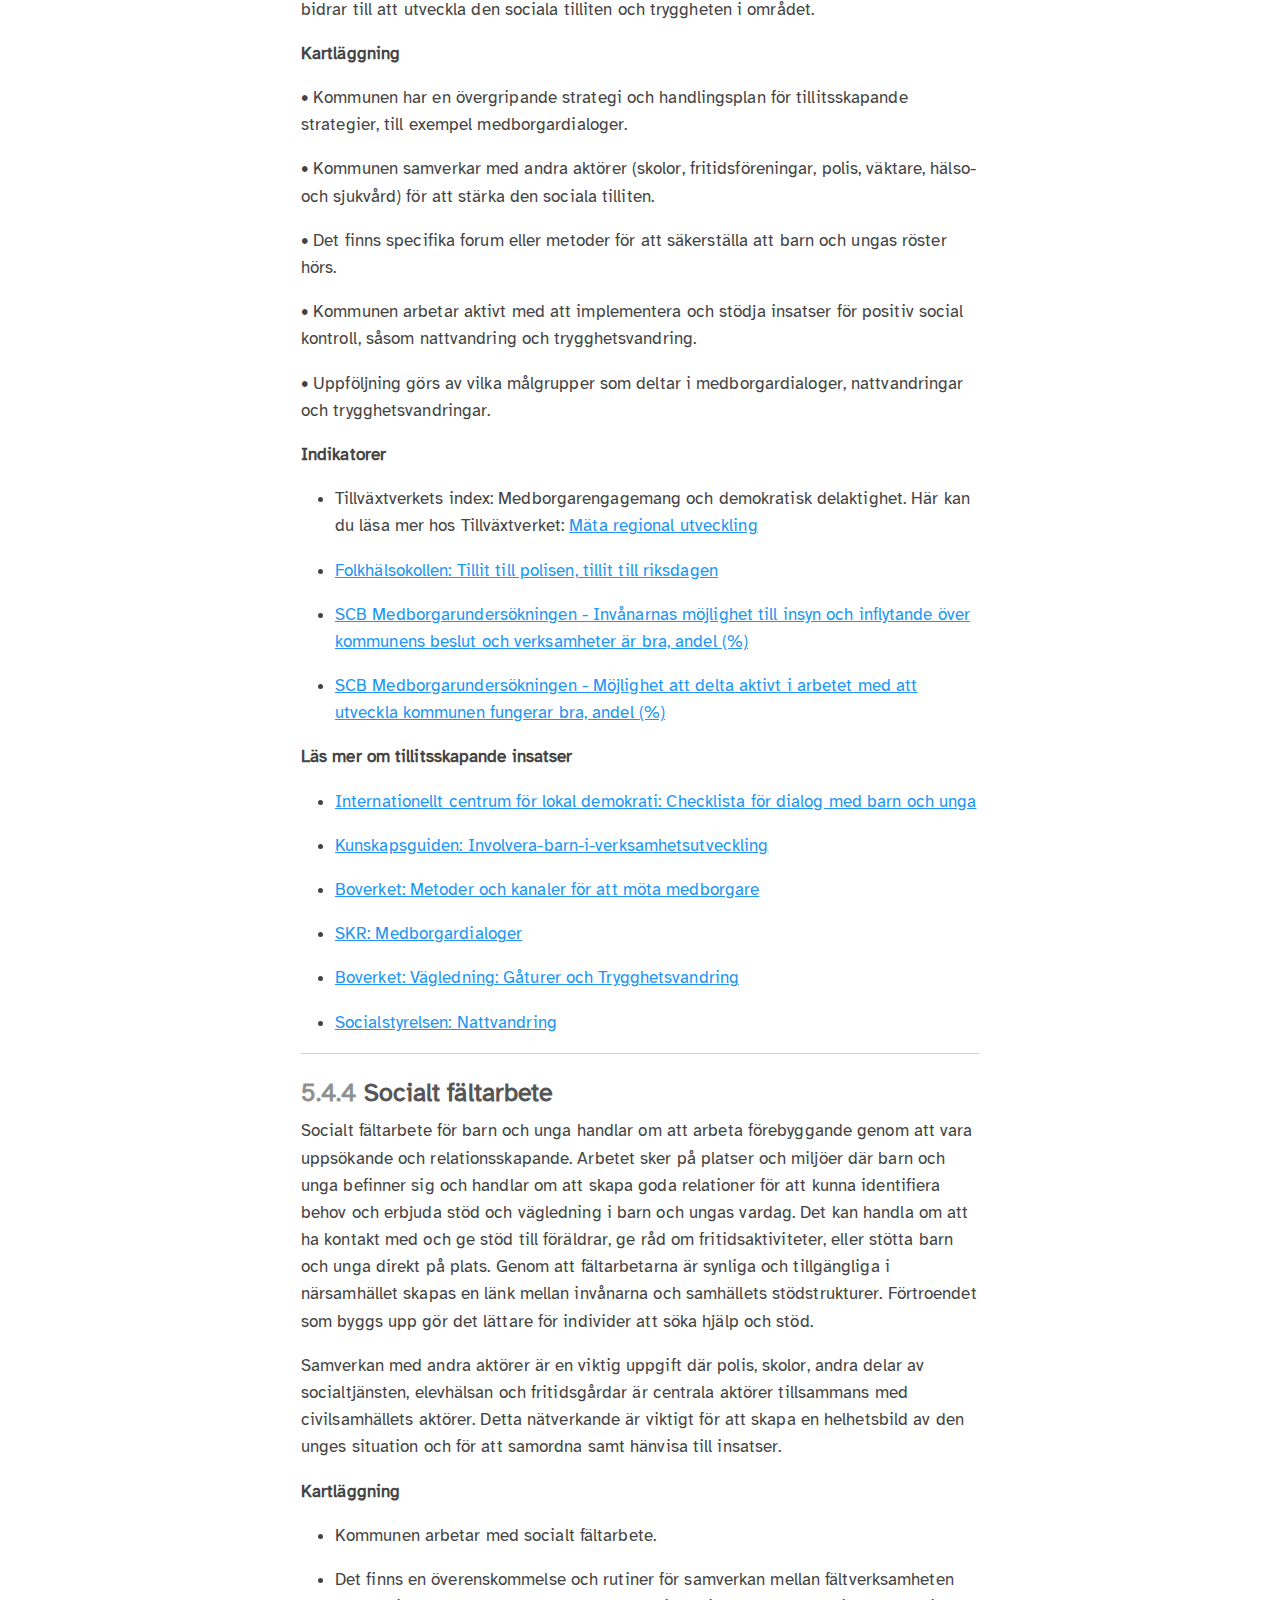
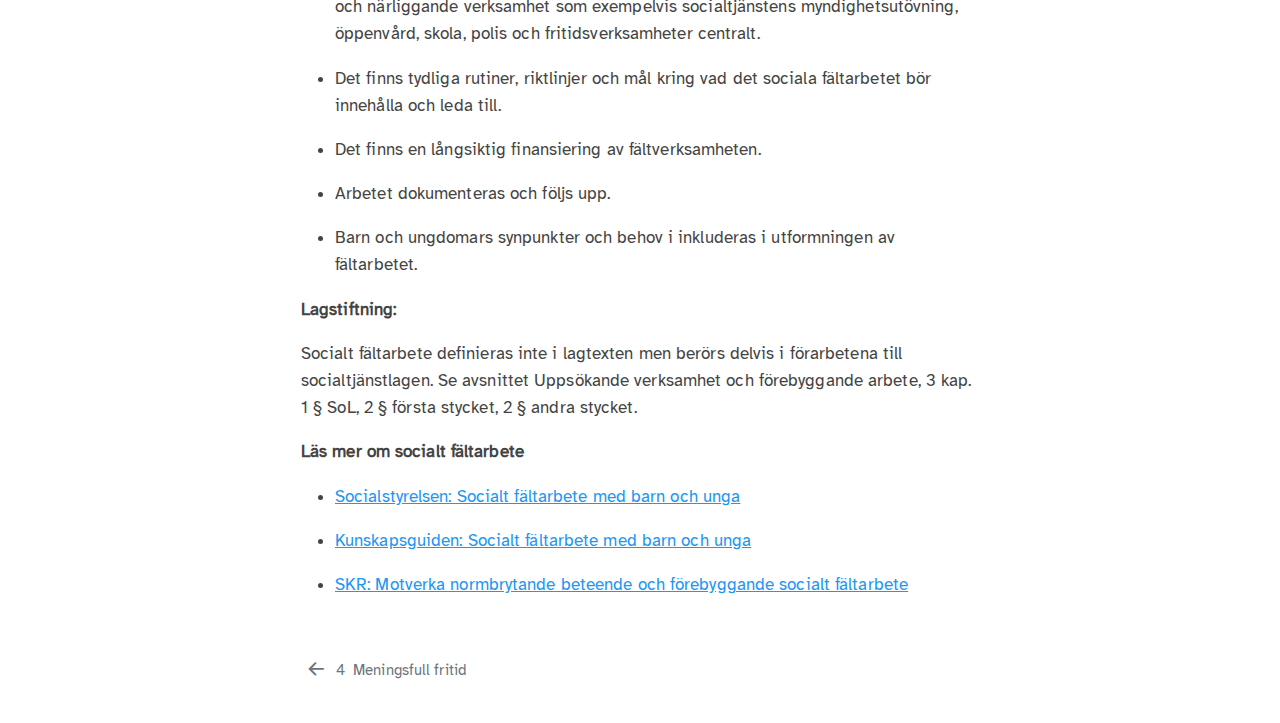
==== commit 86d5d52e: "uppdaterat excelfiler" ====
--- a/docs/community.html
+++ b/docs/community.html
@@ -7,7 +7,7 @@
 <meta name="viewport" content="width=device-width, initial-scale=1.0, user-scalable=yes">
 
 
-<title>Data i Dialog - Basutbud - 4&nbsp; Tryggt närsamhälle</title>
+<title>Data i Dialog - Basutbud - 5&nbsp; Tryggt närsamhälle</title>
 <style>
 code{white-space: pre-wrap;}
 span.smallcaps{font-variant: small-caps;}
@@ -90,7 +90,7 @@
       <button type="button" class="quarto-btn-toggle btn" data-bs-toggle="collapse" data-bs-target="#quarto-sidebar,#quarto-sidebar-glass" aria-controls="quarto-sidebar" aria-expanded="false" aria-label="Toggle sidebar navigation" onclick="if (window.quartoToggleHeadroom) { window.quartoToggleHeadroom(); }">
         <i class="bi bi-layout-text-sidebar-reverse"></i>
       </button>
-      <nav class="quarto-page-breadcrumbs" aria-label="breadcrumb"><ol class="breadcrumb"><li class="breadcrumb-item"><a href="./community.html"><span class="chapter-number">4</span>&nbsp; <span class="chapter-title">Tryggt närsamhälle</span></a></li></ol></nav>
+      <nav class="quarto-page-breadcrumbs" aria-label="breadcrumb"><ol class="breadcrumb"><li class="breadcrumb-item"><a href="./community.html"><span class="chapter-number">5</span>&nbsp; <span class="chapter-title">Tryggt närsamhälle</span></a></li></ol></nav>
       <a class="flex-grow-1" role="button" data-bs-toggle="collapse" data-bs-target="#quarto-sidebar,#quarto-sidebar-glass" aria-controls="quarto-sidebar" aria-expanded="false" aria-label="Toggle sidebar navigation" onclick="if (window.quartoToggleHeadroom) { window.quartoToggleHeadroom(); }">      
       </a>
       <button type="button" class="btn quarto-search-button" aria-label="Search" onclick="window.quartoOpenSearch();">
@@ -103,7 +103,7 @@
 <header id="title-block-header" class="quarto-title-block default page-columns page-full">
   <div class="quarto-title-banner page-columns page-full">
     <div class="quarto-title column-body">
-      <h1 class="title"><span class="chapter-number">4</span>&nbsp; <span class="chapter-title">Tryggt närsamhälle</span></h1>
+      <h1 class="title"><span class="chapter-number">5</span>&nbsp; <span class="chapter-title">Tryggt närsamhälle</span></h1>
                       </div>
   </div>
     
@@ -137,31 +137,31 @@
         <li class="sidebar-item">
   <div class="sidebar-item-container"> 
   <a href="./index.html" class="sidebar-item-text sidebar-link">
- <span class="menu-text">Basutbud - Ett stöd för verksamhetskartläggning och analys utifrån skyddsfaktorer för barn &amp; unga</span></a>
+ <span class="menu-text"><span class="chapter-number">1</span>&nbsp; <span class="chapter-title">Introduktion</span></span></a>
   </div>
 </li>
         <li class="sidebar-item">
   <div class="sidebar-item-container"> 
   <a href="./fldr.html" class="sidebar-item-text sidebar-link">
- <span class="menu-text"><span class="chapter-number">1</span>&nbsp; <span class="chapter-title">God föräldra-barnrelation</span></span></a>
+ <span class="menu-text"><span class="chapter-number">2</span>&nbsp; <span class="chapter-title">God föräldra-barnrelation</span></span></a>
   </div>
 </li>
         <li class="sidebar-item">
   <div class="sidebar-item-container"> 
   <a href="./skola.html" class="sidebar-item-text sidebar-link">
- <span class="menu-text"><span class="chapter-number">2</span>&nbsp; <span class="chapter-title">Måluppfyllelse i skola och förskola</span></span></a>
+ <span class="menu-text"><span class="chapter-number">3</span>&nbsp; <span class="chapter-title">Måluppfyllelse i skola och förskola</span></span></a>
   </div>
 </li>
         <li class="sidebar-item">
   <div class="sidebar-item-container"> 
   <a href="./fritid.html" class="sidebar-item-text sidebar-link">
- <span class="menu-text"><span class="chapter-number">3</span>&nbsp; <span class="chapter-title">Meningsfull fritid</span></span></a>
+ <span class="menu-text"><span class="chapter-number">4</span>&nbsp; <span class="chapter-title">Meningsfull fritid</span></span></a>
   </div>
 </li>
         <li class="sidebar-item">
   <div class="sidebar-item-container"> 
   <a href="./community.html" class="sidebar-item-text sidebar-link active">
- <span class="menu-text"><span class="chapter-number">4</span>&nbsp; <span class="chapter-title">Tryggt närsamhälle</span></span></a>
+ <span class="menu-text"><span class="chapter-number">5</span>&nbsp; <span class="chapter-title">Tryggt närsamhälle</span></span></a>
   </div>
 </li>
     </ul>
@@ -174,20 +174,20 @@
     <h2 id="toc-title">Innehållsförteckning</h2>
    
   <ul>
-  <li><a href="#definition-skyddsfaktor" id="toc-definition-skyddsfaktor" class="nav-link active" data-scroll-target="#definition-skyddsfaktor"><span class="header-section-number">4.1</span> Definition Skyddsfaktor</a></li>
-  <li><a href="#underlag-för-basutbudet" id="toc-underlag-för-basutbudet" class="nav-link" data-scroll-target="#underlag-för-basutbudet"><span class="header-section-number">4.2</span> Underlag för basutbudet</a>
+  <li><a href="#definition-skyddsfaktor" id="toc-definition-skyddsfaktor" class="nav-link active" data-scroll-target="#definition-skyddsfaktor"><span class="header-section-number">5.1</span> Definition Skyddsfaktor</a></li>
+  <li><a href="#underlag-för-basutbudet" id="toc-underlag-för-basutbudet" class="nav-link" data-scroll-target="#underlag-för-basutbudet"><span class="header-section-number">5.2</span> Underlag för basutbudet</a>
   <ul class="collapse">
-  <li><a href="#konventionen-om-barnets-rättigheter" id="toc-konventionen-om-barnets-rättigheter" class="nav-link" data-scroll-target="#konventionen-om-barnets-rättigheter"><span class="header-section-number">4.2.1</span> Konventionen om barnets rättigheter</a></li>
-  <li><a href="#lag-2023196-om-kommuners-ansvar-för-brottsförebyggande-arbete" id="toc-lag-2023196-om-kommuners-ansvar-för-brottsförebyggande-arbete" class="nav-link" data-scroll-target="#lag-2023196-om-kommuners-ansvar-för-brottsförebyggande-arbete"><span class="header-section-number">4.2.2</span> Lag (2023:196) om kommuners ansvar för brottsförebyggande arbete</a></li>
-  <li><a href="#plan--och-bygglagen" id="toc-plan--och-bygglagen" class="nav-link" data-scroll-target="#plan--och-bygglagen"><span class="header-section-number">4.2.3</span> Plan- och bygglagen</a></li>
+  <li><a href="#konventionen-om-barnets-rättigheter" id="toc-konventionen-om-barnets-rättigheter" class="nav-link" data-scroll-target="#konventionen-om-barnets-rättigheter"><span class="header-section-number">5.2.1</span> Konventionen om barnets rättigheter</a></li>
+  <li><a href="#lag-2023196-om-kommuners-ansvar-för-brottsförebyggande-arbete" id="toc-lag-2023196-om-kommuners-ansvar-för-brottsförebyggande-arbete" class="nav-link" data-scroll-target="#lag-2023196-om-kommuners-ansvar-för-brottsförebyggande-arbete"><span class="header-section-number">5.2.2</span> Lag (2023:196) om kommuners ansvar för brottsförebyggande arbete</a></li>
+  <li><a href="#plan--och-bygglagen" id="toc-plan--och-bygglagen" class="nav-link" data-scroll-target="#plan--och-bygglagen"><span class="header-section-number">5.2.3</span> Plan- och bygglagen</a></li>
   </ul></li>
-  <li><a href="#kartläggning-och-fördjupning-kring-basutbudet-i-er-kommun" id="toc-kartläggning-och-fördjupning-kring-basutbudet-i-er-kommun" class="nav-link" data-scroll-target="#kartläggning-och-fördjupning-kring-basutbudet-i-er-kommun"><span class="header-section-number">4.3</span> Kartläggning och fördjupning kring basutbudet i er kommun</a></li>
-  <li><a href="#basutbudets-insatser-ett-tryggt-närsamhälle" id="toc-basutbudets-insatser-ett-tryggt-närsamhälle" class="nav-link" data-scroll-target="#basutbudets-insatser-ett-tryggt-närsamhälle"><span class="header-section-number">4.4</span> Basutbudets insatser: Ett tryggt närsamhälle</a>
+  <li><a href="#kartläggning-och-fördjupning-kring-basutbudet-i-er-kommun" id="toc-kartläggning-och-fördjupning-kring-basutbudet-i-er-kommun" class="nav-link" data-scroll-target="#kartläggning-och-fördjupning-kring-basutbudet-i-er-kommun"><span class="header-section-number">5.3</span> Kartläggning och fördjupning kring basutbudet i er kommun</a></li>
+  <li><a href="#basutbudets-insatser-ett-tryggt-närsamhälle" id="toc-basutbudets-insatser-ett-tryggt-närsamhälle" class="nav-link" data-scroll-target="#basutbudets-insatser-ett-tryggt-närsamhälle"><span class="header-section-number">5.4</span> Basutbudets insatser: Ett tryggt närsamhälle</a>
   <ul class="collapse">
-  <li><a href="#kunskapsbaserat-områdesarbete-med-lokal-samverkan" id="toc-kunskapsbaserat-områdesarbete-med-lokal-samverkan" class="nav-link" data-scroll-target="#kunskapsbaserat-områdesarbete-med-lokal-samverkan"><span class="header-section-number">4.4.1</span> Kunskapsbaserat områdesarbete med lokal samverkan</a></li>
-  <li><a href="#sociala-värden-i-samhällsplaneringsprocessen" id="toc-sociala-värden-i-samhällsplaneringsprocessen" class="nav-link" data-scroll-target="#sociala-värden-i-samhällsplaneringsprocessen"><span class="header-section-number">4.4.2</span> Sociala värden i samhällsplaneringsprocessen</a></li>
-  <li><a href="#insatser-för-att-stärka-tillit" id="toc-insatser-för-att-stärka-tillit" class="nav-link" data-scroll-target="#insatser-för-att-stärka-tillit"><span class="header-section-number">4.4.3</span> Insatser för att stärka tillit</a></li>
-  <li><a href="#socialt-fältarbete" id="toc-socialt-fältarbete" class="nav-link" data-scroll-target="#socialt-fältarbete"><span class="header-section-number">4.4.4</span> Socialt fältarbete</a></li>
+  <li><a href="#kunskapsbaserat-områdesarbete-med-lokal-samverkan" id="toc-kunskapsbaserat-områdesarbete-med-lokal-samverkan" class="nav-link" data-scroll-target="#kunskapsbaserat-områdesarbete-med-lokal-samverkan"><span class="header-section-number">5.4.1</span> Kunskapsbaserat områdesarbete med lokal samverkan</a></li>
+  <li><a href="#sociala-värden-i-samhällsplaneringsprocessen" id="toc-sociala-värden-i-samhällsplaneringsprocessen" class="nav-link" data-scroll-target="#sociala-värden-i-samhällsplaneringsprocessen"><span class="header-section-number">5.4.2</span> Sociala värden i samhällsplaneringsprocessen</a></li>
+  <li><a href="#insatser-för-att-stärka-tillit" id="toc-insatser-för-att-stärka-tillit" class="nav-link" data-scroll-target="#insatser-för-att-stärka-tillit"><span class="header-section-number">5.4.3</span> Insatser för att stärka tillit</a></li>
+  <li><a href="#socialt-fältarbete" id="toc-socialt-fältarbete" class="nav-link" data-scroll-target="#socialt-fältarbete"><span class="header-section-number">5.4.4</span> Socialt fältarbete</a></li>
   </ul></li>
   </ul>
 </nav>
@@ -198,17 +198,17 @@
 
 
 
-<section id="definition-skyddsfaktor" class="level2" data-number="4.1">
-<h2 data-number="4.1" class="anchored" data-anchor-id="definition-skyddsfaktor"><span class="header-section-number">4.1</span> Definition Skyddsfaktor</h2>
+<section id="definition-skyddsfaktor" class="level2" data-number="5.1">
+<h2 data-number="5.1" class="anchored" data-anchor-id="definition-skyddsfaktor"><span class="header-section-number">5.1</span> Definition Skyddsfaktor</h2>
 <p>Ett tryggt närsamhälle är en skyddsfaktor som innefattar flera fysiska, sociala och ekologiska aspekter som tillsammans kan bidra till att främja goda uppväxtvillkor. Forskning visar att villkoren i områden där barn växer upp har betydelse för identitetsskapande och möjligheter senare i livet.</p>
 <p>Även social tillit och trygghet påverkas av hur bostadsområden är utformade och hur områdena hänger samman med det övriga samhället. Social tillit bidrar till en mer effektiv social kontroll eftersom invånare som känner sig trygga och delaktiga är mer benägna att följa samhällets normer och regler och agera för att upprätta hålla dessa. Trygghetsvandringar, tillgång till mötesplatser, attraktiva grönområden, närvaro av samhällsservice i området samt dialoger med medborgare, inklusive barn och unga, bidrar till att utveckla den sociala tilliten i området.</p>
 <p>Läs mer på <a href="https://www.boverket.se/sv/samhallsplanering/stadsutveckling/halsa-forst/social-inkludering/tillit-och-trygghet/">Boverket</a></p>
 </section>
-<section id="underlag-för-basutbudet" class="level2" data-number="4.2">
-<h2 data-number="4.2" class="anchored" data-anchor-id="underlag-för-basutbudet"><span class="header-section-number">4.2</span> Underlag för basutbudet</h2>
+<section id="underlag-för-basutbudet" class="level2" data-number="5.2">
+<h2 data-number="5.2" class="anchored" data-anchor-id="underlag-för-basutbudet"><span class="header-section-number">5.2</span> Underlag för basutbudet</h2>
 <p>I denna del av basutbudet beskrivs verksamheter och insatser som kommuner enligt forskning, myndighetsrekommendationer eller lag kan/ska erbjuda och som stärker skyddsfaktorn ett tryggt närsamhälle. Urvalet har förankrats med myndigheter, forskare, experter och kommuner, men är inte fullständigt och kan komma att revideras över tid.</p>
-<section id="konventionen-om-barnets-rättigheter" class="level3" data-number="4.2.1">
-<h3 data-number="4.2.1" class="anchored" data-anchor-id="konventionen-om-barnets-rättigheter"><span class="header-section-number">4.2.1</span> Konventionen om barnets rättigheter</h3>
+<section id="konventionen-om-barnets-rättigheter" class="level3" data-number="5.2.1">
+<h3 data-number="5.2.1" class="anchored" data-anchor-id="konventionen-om-barnets-rättigheter"><span class="header-section-number">5.2.1</span> Konventionen om barnets rättigheter</h3>
 <p>Flera artiklar i barnkonventionen stödjer och vägleder i att skapa ett tryggt närsamhälle. Nedan listas ett urval av artiklar som ger stöd för de främjande och förebyggande insatser som kan behöva utvecklas i arbetet med att skapa ett tryggt närsamhälle:</p>
 <ul>
 <li><p><strong>Artikel 3:</strong> Barnets bästa ska beaktas vid alla beslut som rör barn. Beslut som påverkar barn och unga i närsamhället ska alltid ta hänsyn till deras bästa och säkerställa att deras välmående prioriteras.</p></li>
@@ -221,12 +221,12 @@
 <li><p><strong>Artikel 34:</strong> Skydd mot sexuellt utnyttjande och sexuella övergrepp. Barn ska skyddas mot alla former av sexuellt utnyttjande och övergrepp, vilket kräver en trygg och säker miljö i närsamhället.</p></li>
 </ul>
 </section>
-<section id="lag-2023196-om-kommuners-ansvar-för-brottsförebyggande-arbete" class="level3" data-number="4.2.2">
-<h3 data-number="4.2.2" class="anchored" data-anchor-id="lag-2023196-om-kommuners-ansvar-för-brottsförebyggande-arbete"><span class="header-section-number">4.2.2</span> Lag (2023:196) om kommuners ansvar för brottsförebyggande arbete</h3>
+<section id="lag-2023196-om-kommuners-ansvar-för-brottsförebyggande-arbete" class="level3" data-number="5.2.2">
+<h3 data-number="5.2.2" class="anchored" data-anchor-id="lag-2023196-om-kommuners-ansvar-för-brottsförebyggande-arbete"><span class="header-section-number">5.2.2</span> Lag (2023:196) om kommuners ansvar för brottsförebyggande arbete</h3>
 <p>Lagen om kommuners ansvar för brottsförebyggande arbete innebär att varje kommun ska bedriva ett kunskapsbaserat brottsförebyggande arbete och säkerställa organisatoriska förutsättningar för det. Målet är att skapa ökad trygghet och minska brottsligheten. Kommunerna ska kartlägga brottsligheten inom sitt geografiska område och ta fram en lägesbild. Utifrån lägesbilden ska en åtgärdsplan tas fram. Kommunerna ska också ta visst ansvar för samordningen av det lokala brottsförebyggande arbetet och inrätta en samordningsfunktion.</p>
 </section>
-<section id="plan--och-bygglagen" class="level3" data-number="4.2.3">
-<h3 data-number="4.2.3" class="anchored" data-anchor-id="plan--och-bygglagen"><span class="header-section-number">4.2.3</span> Plan- och bygglagen</h3>
+<section id="plan--och-bygglagen" class="level3" data-number="5.2.3">
+<h3 data-number="5.2.3" class="anchored" data-anchor-id="plan--och-bygglagen"><span class="header-section-number">5.2.3</span> Plan- och bygglagen</h3>
 <p>Plan- och bygglagen (PBL) i Sverige syftar till att främja en långsiktigt hållbar utveckling av samhällen och miljöer. Nedan följer en summering av några centrala punkter i PBL som rör skapandet av ett tryggt närsamhälle:</p>
 <ul>
 <li><p><strong>Hållbar utveckling (1 kap. 1§):</strong> Planläggning och byggande ska främja en samhällsutveckling med jämlika och goda sociala levnadsförhållanden och en god och långsiktigt hållbar livsmiljö för invånarna idag och för kommande generationer.</p></li>
@@ -235,16 +235,16 @@
 <p>Läs mer här: <a href="https://www.riksdagen.se/sv/dokument-och-lagar/dokument/svensk-forfattningssamling/plan-och-bygglag-2010900_sfs-2010-900/#K2">Plan och bygglagen (2010:900)</a></p>
 </section>
 </section>
-<section id="kartläggning-och-fördjupning-kring-basutbudet-i-er-kommun" class="level2" data-number="4.3">
-<h2 data-number="4.3" class="anchored" data-anchor-id="kartläggning-och-fördjupning-kring-basutbudet-i-er-kommun"><span class="header-section-number">4.3</span> Kartläggning och fördjupning kring basutbudet i er kommun</h2>
+<section id="kartläggning-och-fördjupning-kring-basutbudet-i-er-kommun" class="level2" data-number="5.3">
+<h2 data-number="5.3" class="anchored" data-anchor-id="kartläggning-och-fördjupning-kring-basutbudet-i-er-kommun"><span class="header-section-number">5.3</span> Kartläggning och fördjupning kring basutbudet i er kommun</h2>
 <p>Basutbudet kan användas som stöd vid kartläggning och kvalitetssäkring av främjande och förebyggande verksamheter i kommunen. Med de kartläggande frågorna fångas inte enbart förekomst av en insats eller verksamhet utan även några grundläggande förutsättningar för ett kvalitativt arbete såsom finansiering, långsiktighet och uppföljning. De kartläggande frågorna syns under varje enskild verksamhet men kan även laddas ned här: <a href="./Kartläggning_community.xlsx">Kartläggning av Basutbud Tryggt närsamhälle</a> Denna kan ni sedan spara lokalt och arbeta vidare med, till exempel om ni vill jämföra de kartläggande frågorna över tid.</p>
 <p>I de fördjupande frågorna kartläggs kvalitén i verksamheten eller insatsen på ett mer djupgående sätt. Frågorna kräver mer detaljerade svar och syftar till att identifiera eventuella utvecklings- och förbättringsområden såsom tillgänglighet, målgruppsanpassning, kompetensutveckling samt tillvägagångssätt för uppföljning. Klicka här för att hämta ner filen: <a href="./Fördjupningsfrågor_community.docx">Dokumentation av fördjupande frågor</a>. Denna kan ni sedan spara lokalt och arbeta vidare med.</p>
 </section>
-<section id="basutbudets-insatser-ett-tryggt-närsamhälle" class="level2" data-number="4.4">
-<h2 data-number="4.4" class="anchored" data-anchor-id="basutbudets-insatser-ett-tryggt-närsamhälle"><span class="header-section-number">4.4</span> Basutbudets insatser: Ett tryggt närsamhälle</h2>
+<section id="basutbudets-insatser-ett-tryggt-närsamhälle" class="level2" data-number="5.4">
+<h2 data-number="5.4" class="anchored" data-anchor-id="basutbudets-insatser-ett-tryggt-närsamhälle"><span class="header-section-number">5.4</span> Basutbudets insatser: Ett tryggt närsamhälle</h2>
 <p>Nedan beskrivs verksamheter och insatser som kommuner enligt forskning, myndighetsrekommendationer eller lag kan/ska erbjuda för att stärka skyddsfaktorn <em>Ett tryggt närsamhälle</em>.</p>
-<section id="kunskapsbaserat-områdesarbete-med-lokal-samverkan" class="level3" data-number="4.4.1">
-<h3 data-number="4.4.1" class="anchored" data-anchor-id="kunskapsbaserat-områdesarbete-med-lokal-samverkan"><span class="header-section-number">4.4.1</span> Kunskapsbaserat områdesarbete med lokal samverkan</h3>
+<section id="kunskapsbaserat-områdesarbete-med-lokal-samverkan" class="level3" data-number="5.4.1">
+<h3 data-number="5.4.1" class="anchored" data-anchor-id="kunskapsbaserat-områdesarbete-med-lokal-samverkan"><span class="header-section-number">5.4.1</span> Kunskapsbaserat områdesarbete med lokal samverkan</h3>
 <p>Kunskapsbaserat områdesarbete är en tvärsektoriell arbetsmetod som bygger på samarbete mellan bland annat invånare, kommunala verksamheter, lokala organisationer, näringsidkare och myndigheter. Metoden syftar till att förbättra och utveckla specifika geografiska områden genom en bred samhällsanalys.</p>
 <p><strong>Kartläggning</strong></p>
 <ul>
@@ -267,8 +267,8 @@
 </ul>
 <hr>
 </section>
-<section id="sociala-värden-i-samhällsplaneringsprocessen" class="level3" data-number="4.4.2">
-<h3 data-number="4.4.2" class="anchored" data-anchor-id="sociala-värden-i-samhällsplaneringsprocessen"><span class="header-section-number">4.4.2</span> Sociala värden i samhällsplaneringsprocessen</h3>
+<section id="sociala-värden-i-samhällsplaneringsprocessen" class="level3" data-number="5.4.2">
+<h3 data-number="5.4.2" class="anchored" data-anchor-id="sociala-värden-i-samhällsplaneringsprocessen"><span class="header-section-number">5.4.2</span> Sociala värden i samhällsplaneringsprocessen</h3>
 <p>Genom att i samhällsplanering främja sociala värden så skapas förutsättningar för att fler människor kan och vill vistas i närsamhället. Det gör områden mer attraktiva även för företag att etablera sig i, vilket både skapar arbetstillfällen och ett utökat utbud lokalt som i sin tur leder till fler besökare. Hur en plats upplevs av de som bor där och inte bor där har betydelse för barn och ungas identitetsutveckling, tillvaron och möjligheterna i livet. Att inkludera sociala värden handlar om att fler perspektiv, såsom exempelvis barnets perspektiv, äldres perspektiv och jämställdhetsperspektiv i större utsträckning blir synliga i den byggda miljön och i det offentliga rummet.</p>
 <p><strong>Kartläggning</strong></p>
 <ul>
@@ -311,8 +311,8 @@
 </ul>
 <hr>
 </section>
-<section id="insatser-för-att-stärka-tillit" class="level3" data-number="4.4.3">
-<h3 data-number="4.4.3" class="anchored" data-anchor-id="insatser-för-att-stärka-tillit"><span class="header-section-number">4.4.3</span> Insatser för att stärka tillit</h3>
+<section id="insatser-för-att-stärka-tillit" class="level3" data-number="5.4.3">
+<h3 data-number="5.4.3" class="anchored" data-anchor-id="insatser-för-att-stärka-tillit"><span class="header-section-number">5.4.3</span> Insatser för att stärka tillit</h3>
 <p>Social tillit, social sammanhållning, social kontroll och trygghet hänger ihop. Den sociala tilliten kan delas upp i institutionell tillit (förtroende för samhällsinstitutioner som myndigheter, kommunala verksamheter och sjukvård) samt mellanmänsklig tillit (förtroende mellan individer i ett område). Social tillit bidrar till en mer effektiv social kontroll eftersom invånare som känner sig trygga och delaktiga är mer benägna att följa samhällets normer och regler och agera för att upprätta hålla dessa. I samhällen med större social tillit är människor mer benägna att ta hand om sin närmiljö, hjälpa till i kris och har lägre benägenhet att begå brott.</p>
 <p>Trygghetsvandringar, nattvandring, tillgång till trygga mötesplatser, närvaro av samhällsservice i området samt dialoger med medborgare, inklusive barn och unga, bidrar till att utveckla den sociala tilliten och tryggheten i området.</p>
 <p><strong>Kartläggning</strong></p>
@@ -339,8 +339,8 @@
 </ul>
 <hr>
 </section>
-<section id="socialt-fältarbete" class="level3" data-number="4.4.4">
-<h3 data-number="4.4.4" class="anchored" data-anchor-id="socialt-fältarbete"><span class="header-section-number">4.4.4</span> Socialt fältarbete</h3>
+<section id="socialt-fältarbete" class="level3" data-number="5.4.4">
+<h3 data-number="5.4.4" class="anchored" data-anchor-id="socialt-fältarbete"><span class="header-section-number">5.4.4</span> Socialt fältarbete</h3>
 <p>Socialt fältarbete för barn och unga handlar om att arbeta förebyggande genom att vara uppsökande och relationsskapande. Arbetet sker på platser och miljöer där barn och unga befinner sig och handlar om att skapa goda relationer för att kunna identifiera behov och erbjuda stöd och vägledning i barn och ungas vardag. Det kan handla om att ha kontakt med och ge stöd till föräldrar, ge råd om fritidsaktiviteter, eller stötta barn och unga direkt på plats. Genom att fältarbetarna är synliga och tillgängliga i närsamhället skapas en länk mellan invånarna och samhällets stödstrukturer. Förtroendet som byggs upp gör det lättare för individer att söka hjälp och stöd.</p>
 <p>Samverkan med andra aktörer är en viktig uppgift där polis, skolor, andra delar av socialtjänsten, elevhälsan och fritidsgårdar är centrala aktörer tillsammans med civilsamhällets aktörer. Detta nätverkande är viktigt för att skapa en helhetsbild av den unges situation och för att samordna samt hänvisa till insatser.</p>
 <p><strong>Kartläggning</strong></p>
@@ -616,7 +616,7 @@
 <nav class="page-navigation column-body">
   <div class="nav-page nav-page-previous">
       <a href="./fritid.html" class="pagination-link">
-        <i class="bi bi-arrow-left-short"></i> <span class="nav-page-text"><span class="chapter-number">3</span>&nbsp; <span class="chapter-title">Meningsfull fritid</span></span>
+        <i class="bi bi-arrow-left-short"></i> <span class="nav-page-text"><span class="chapter-number">4</span>&nbsp; <span class="chapter-title">Meningsfull fritid</span></span>
       </a>          
   </div>
   <div class="nav-page nav-page-next">
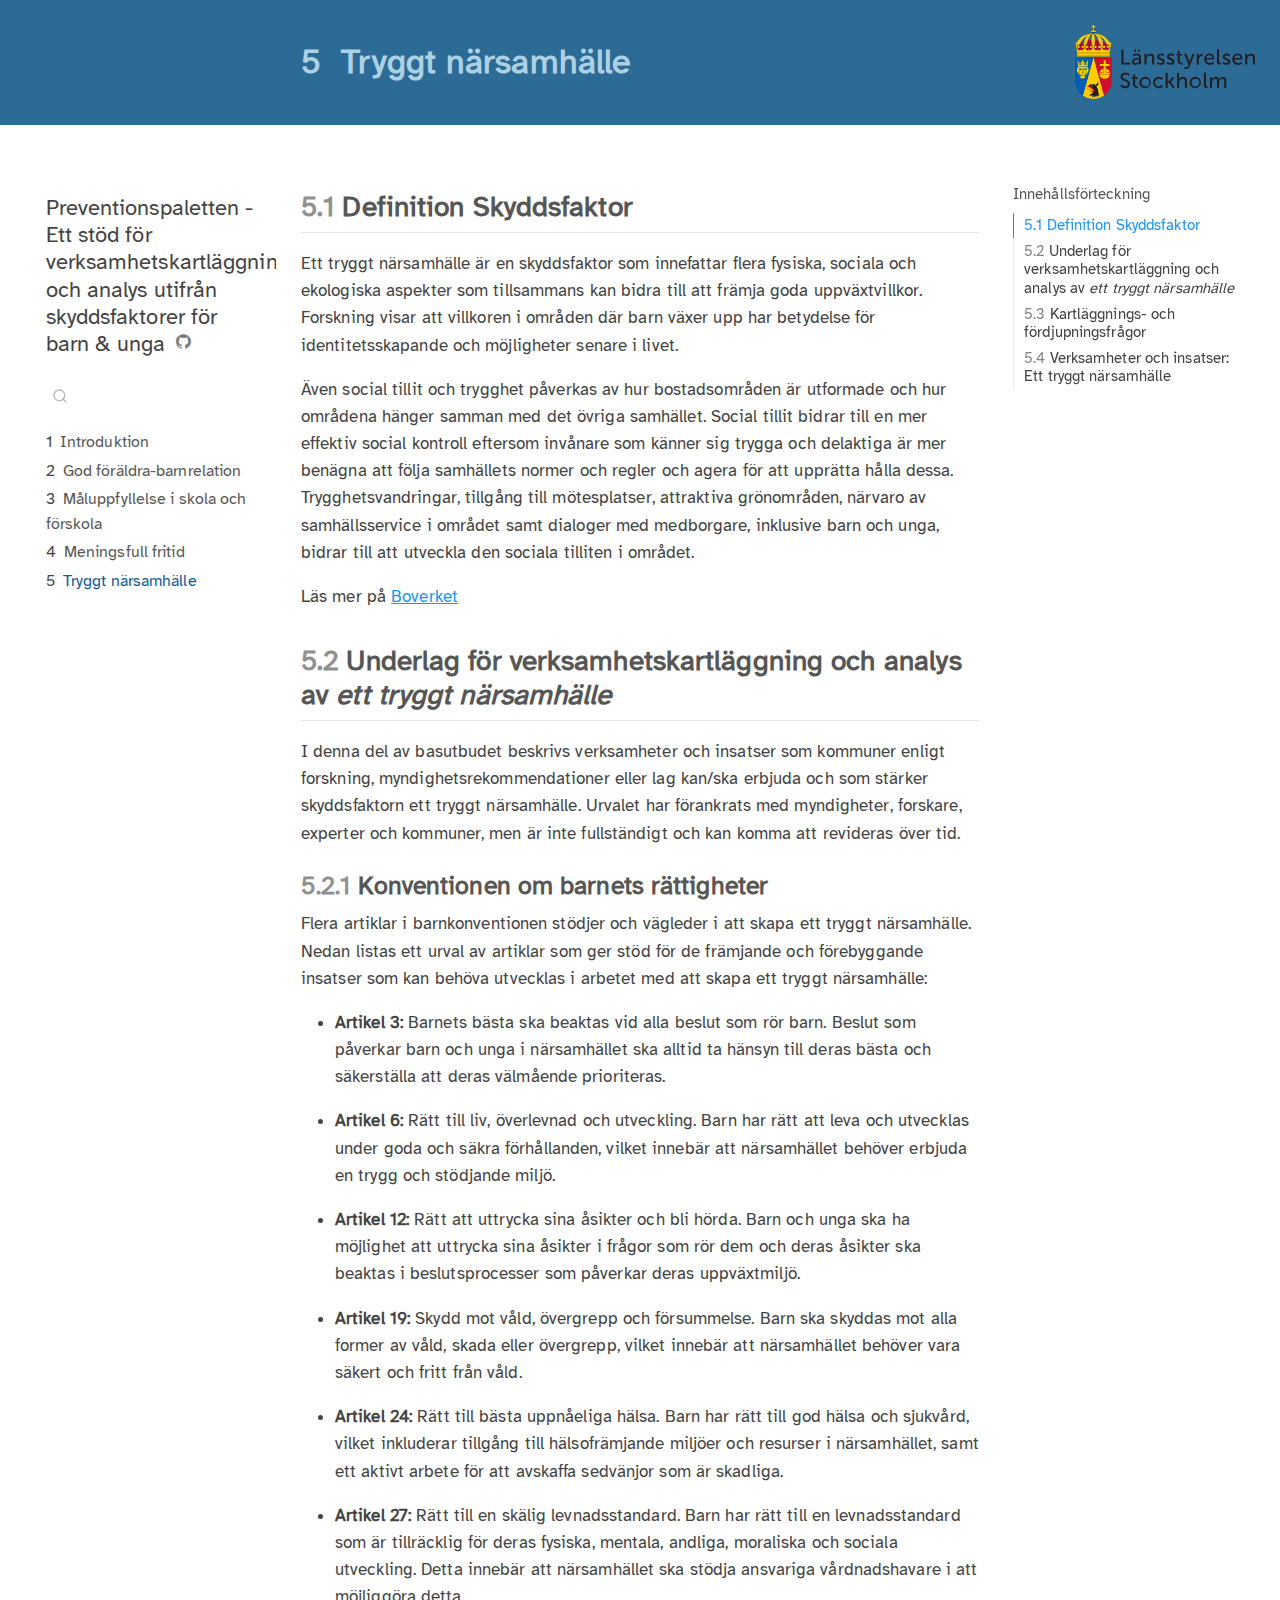
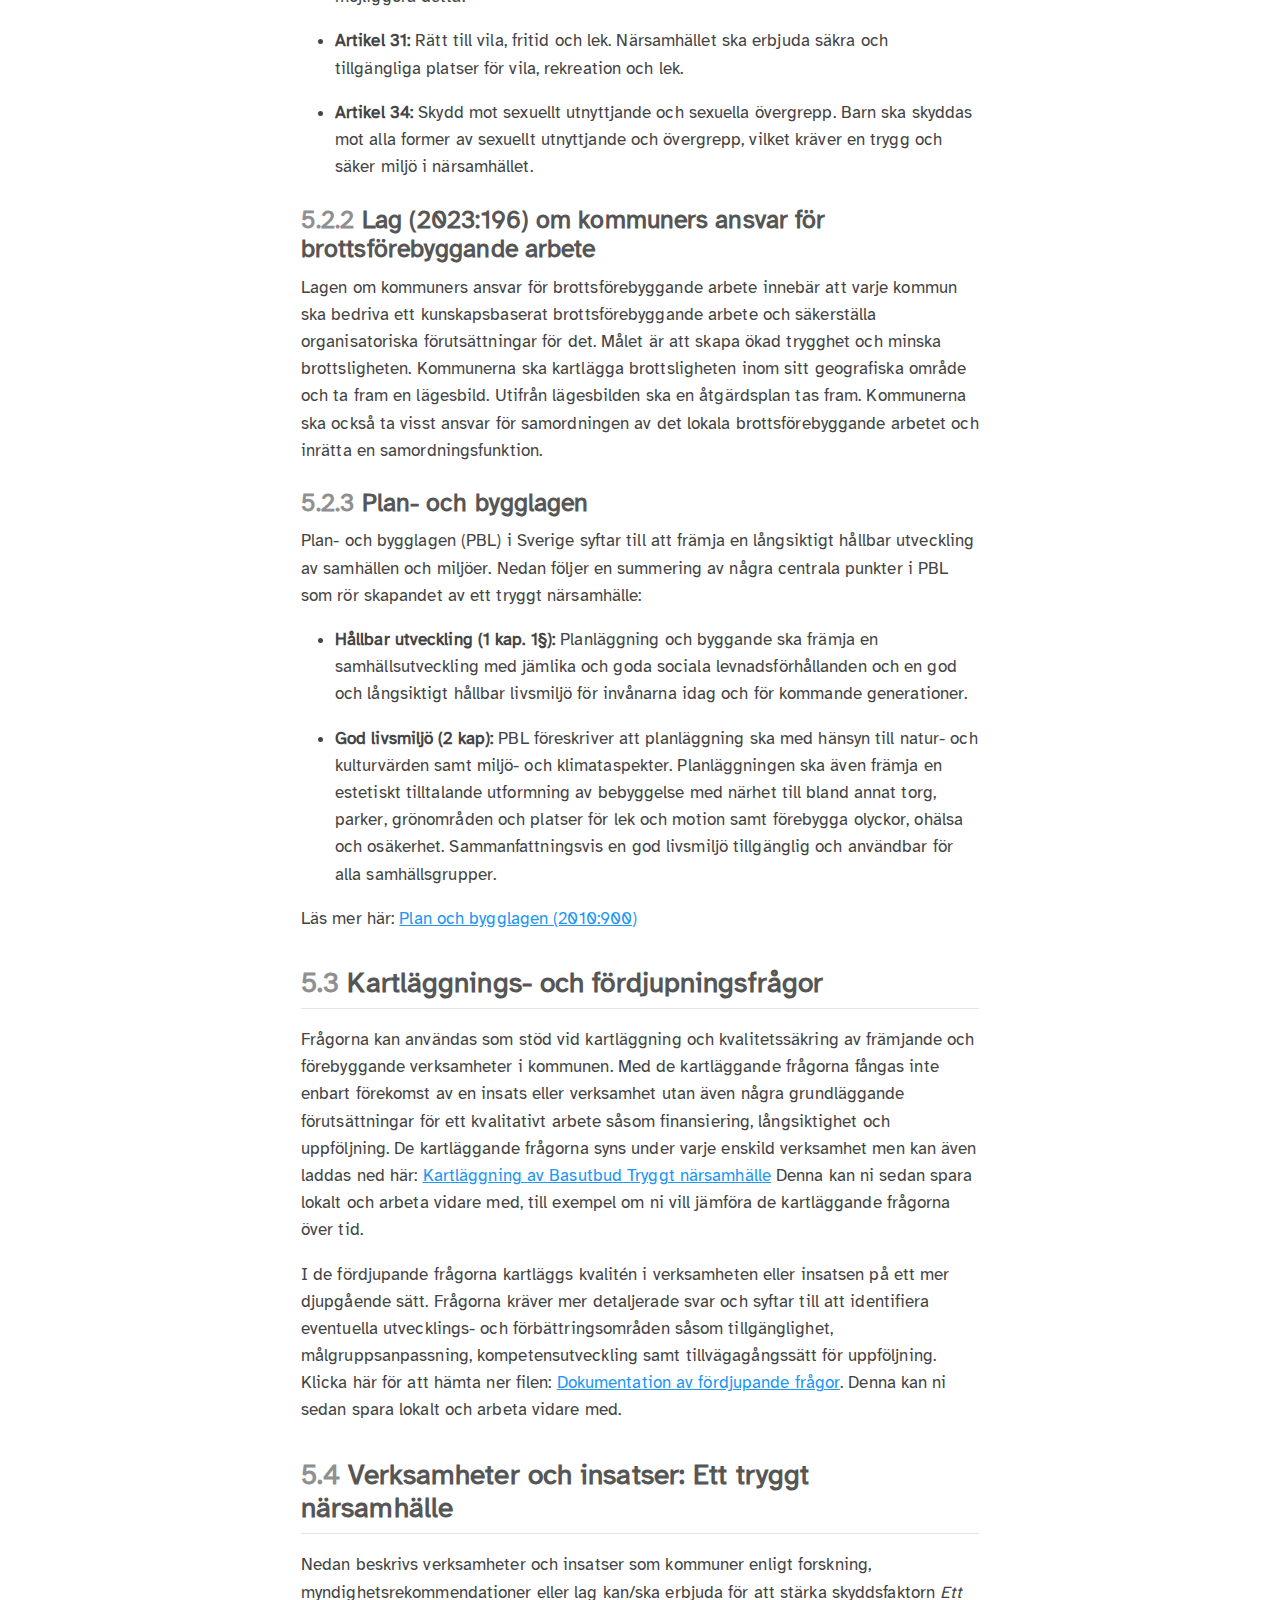
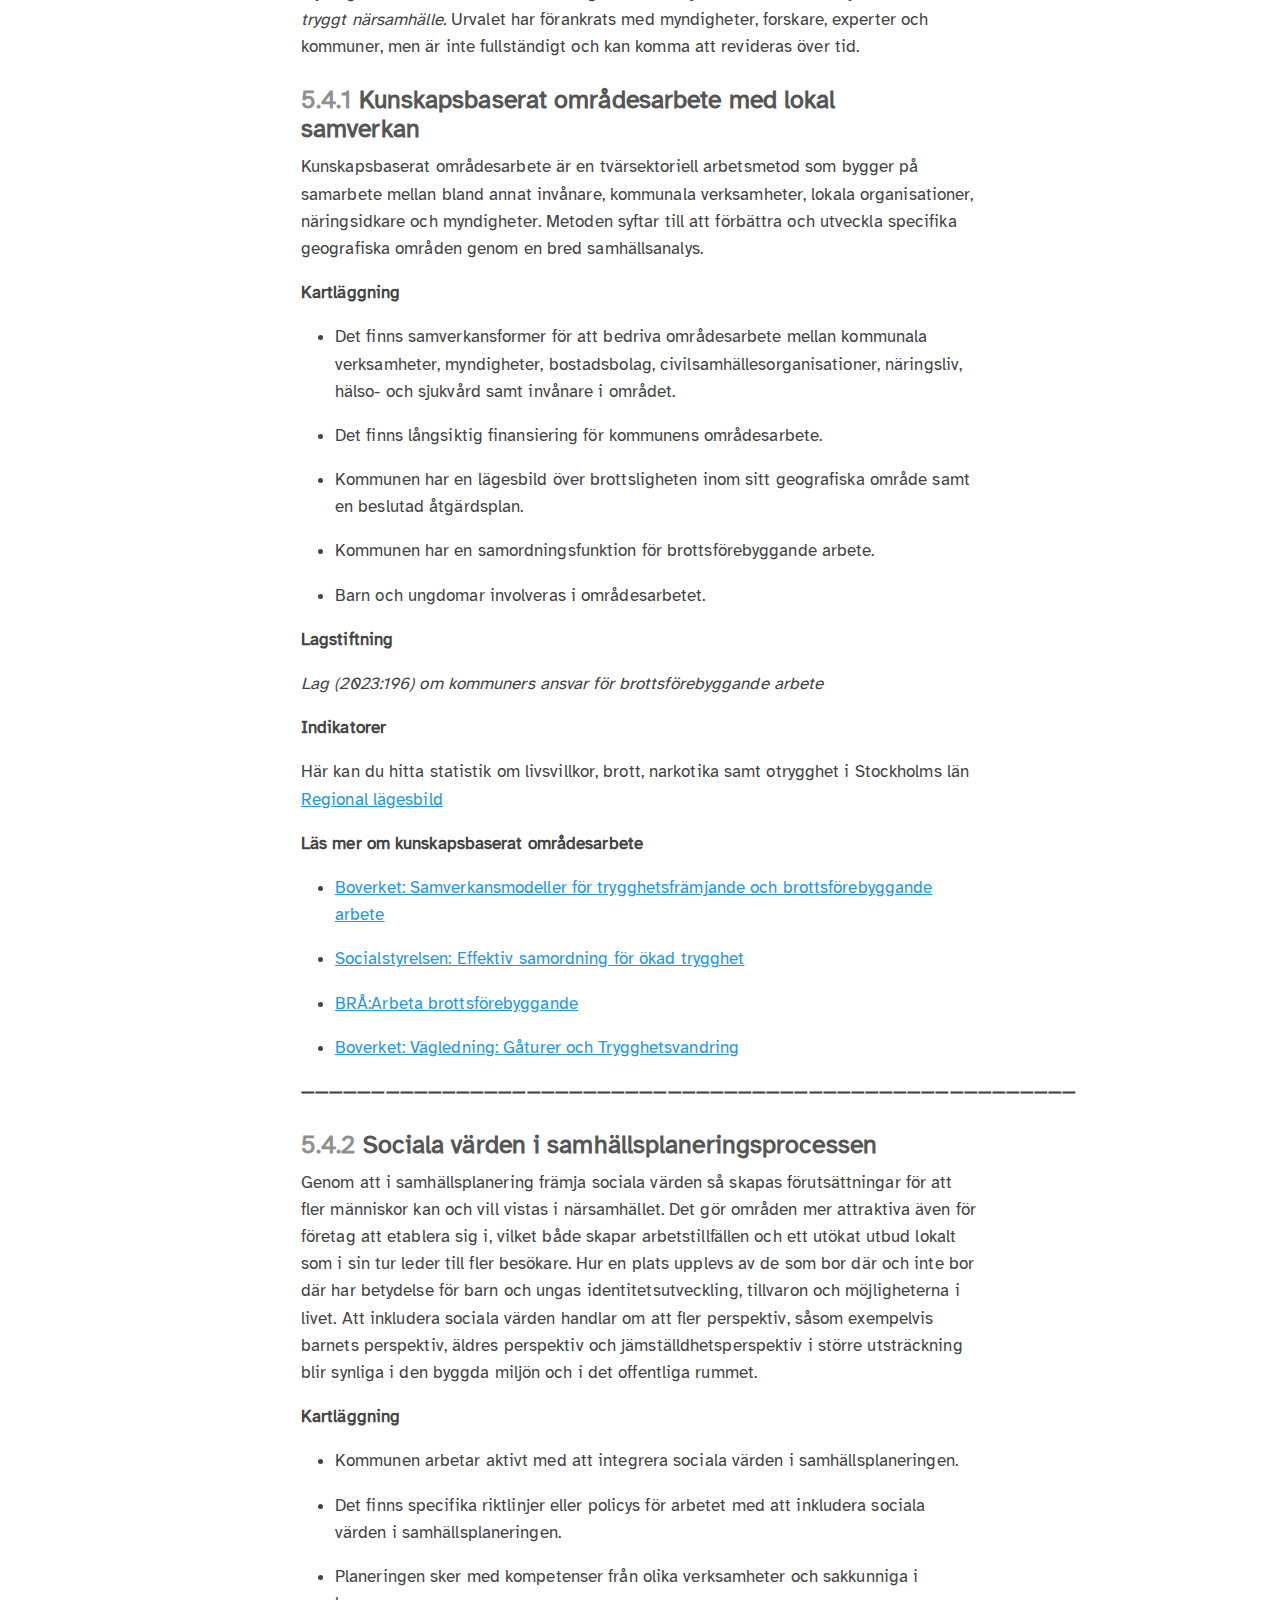
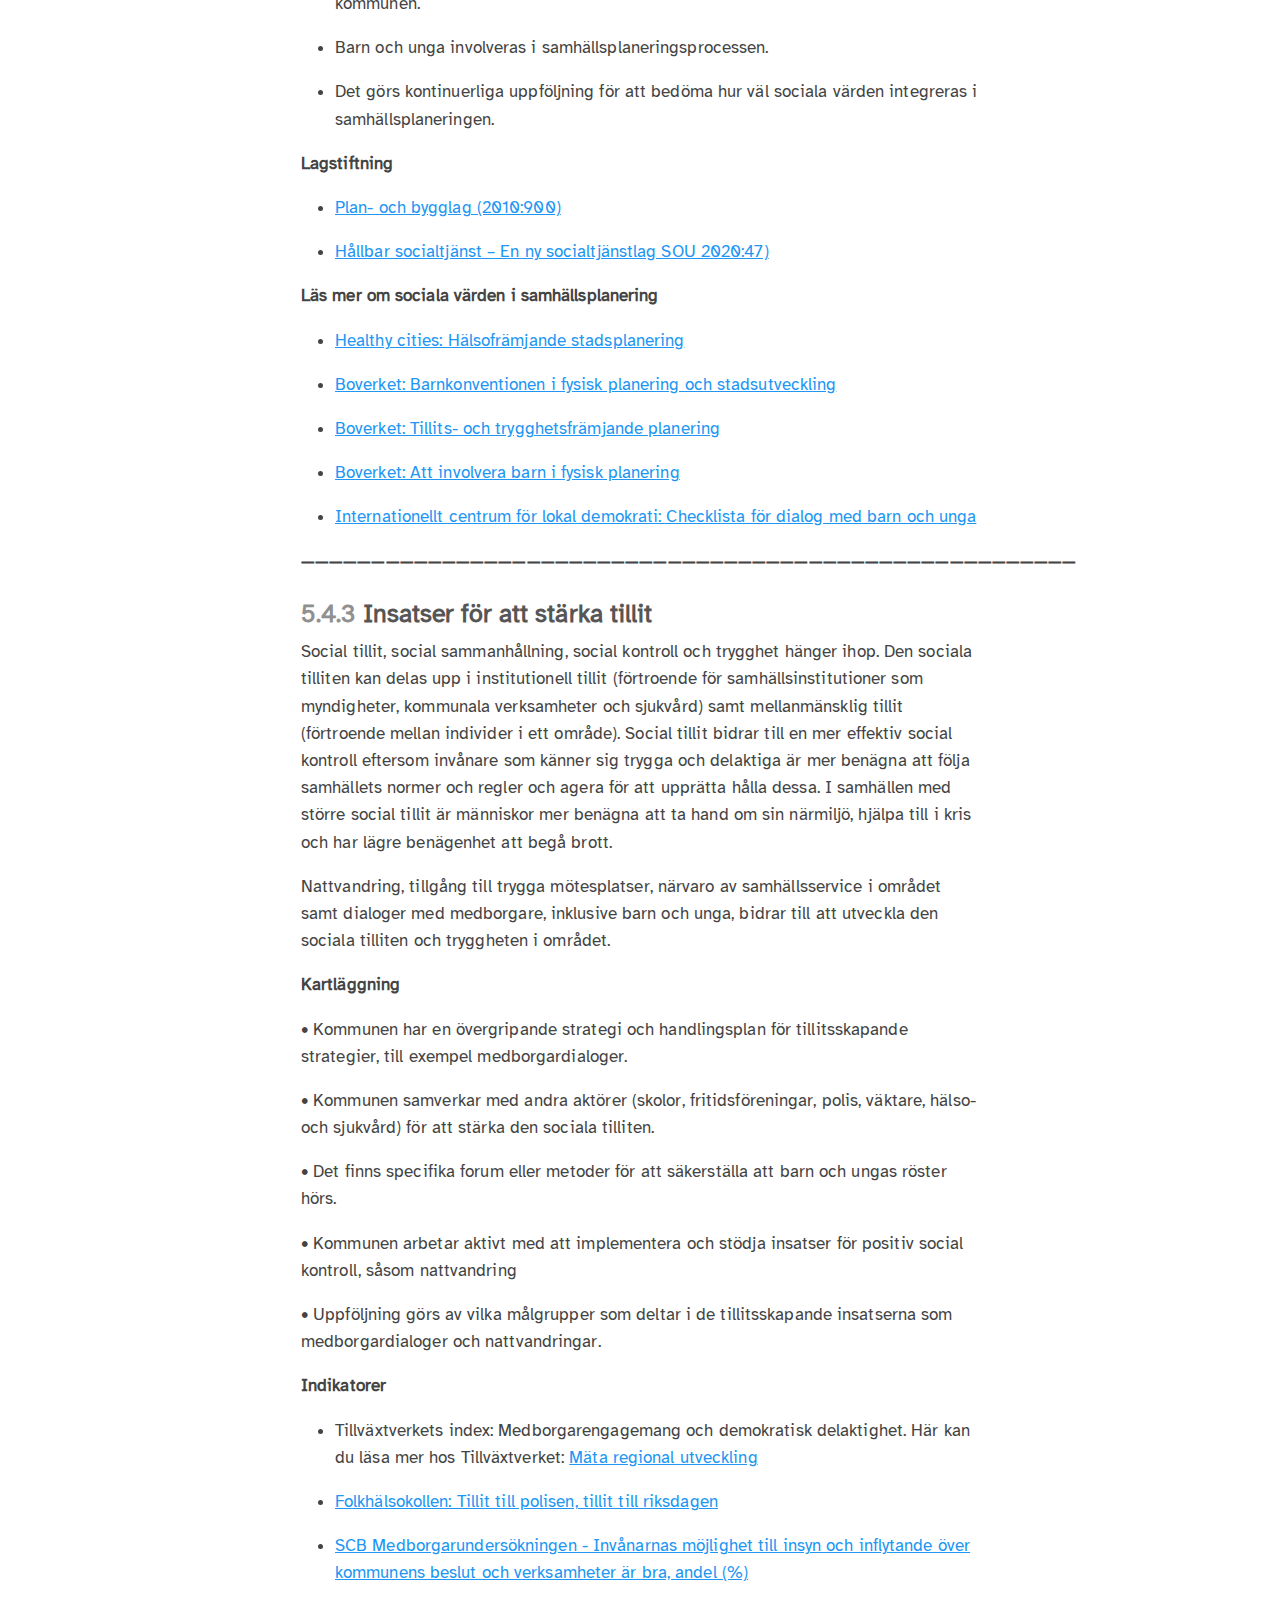
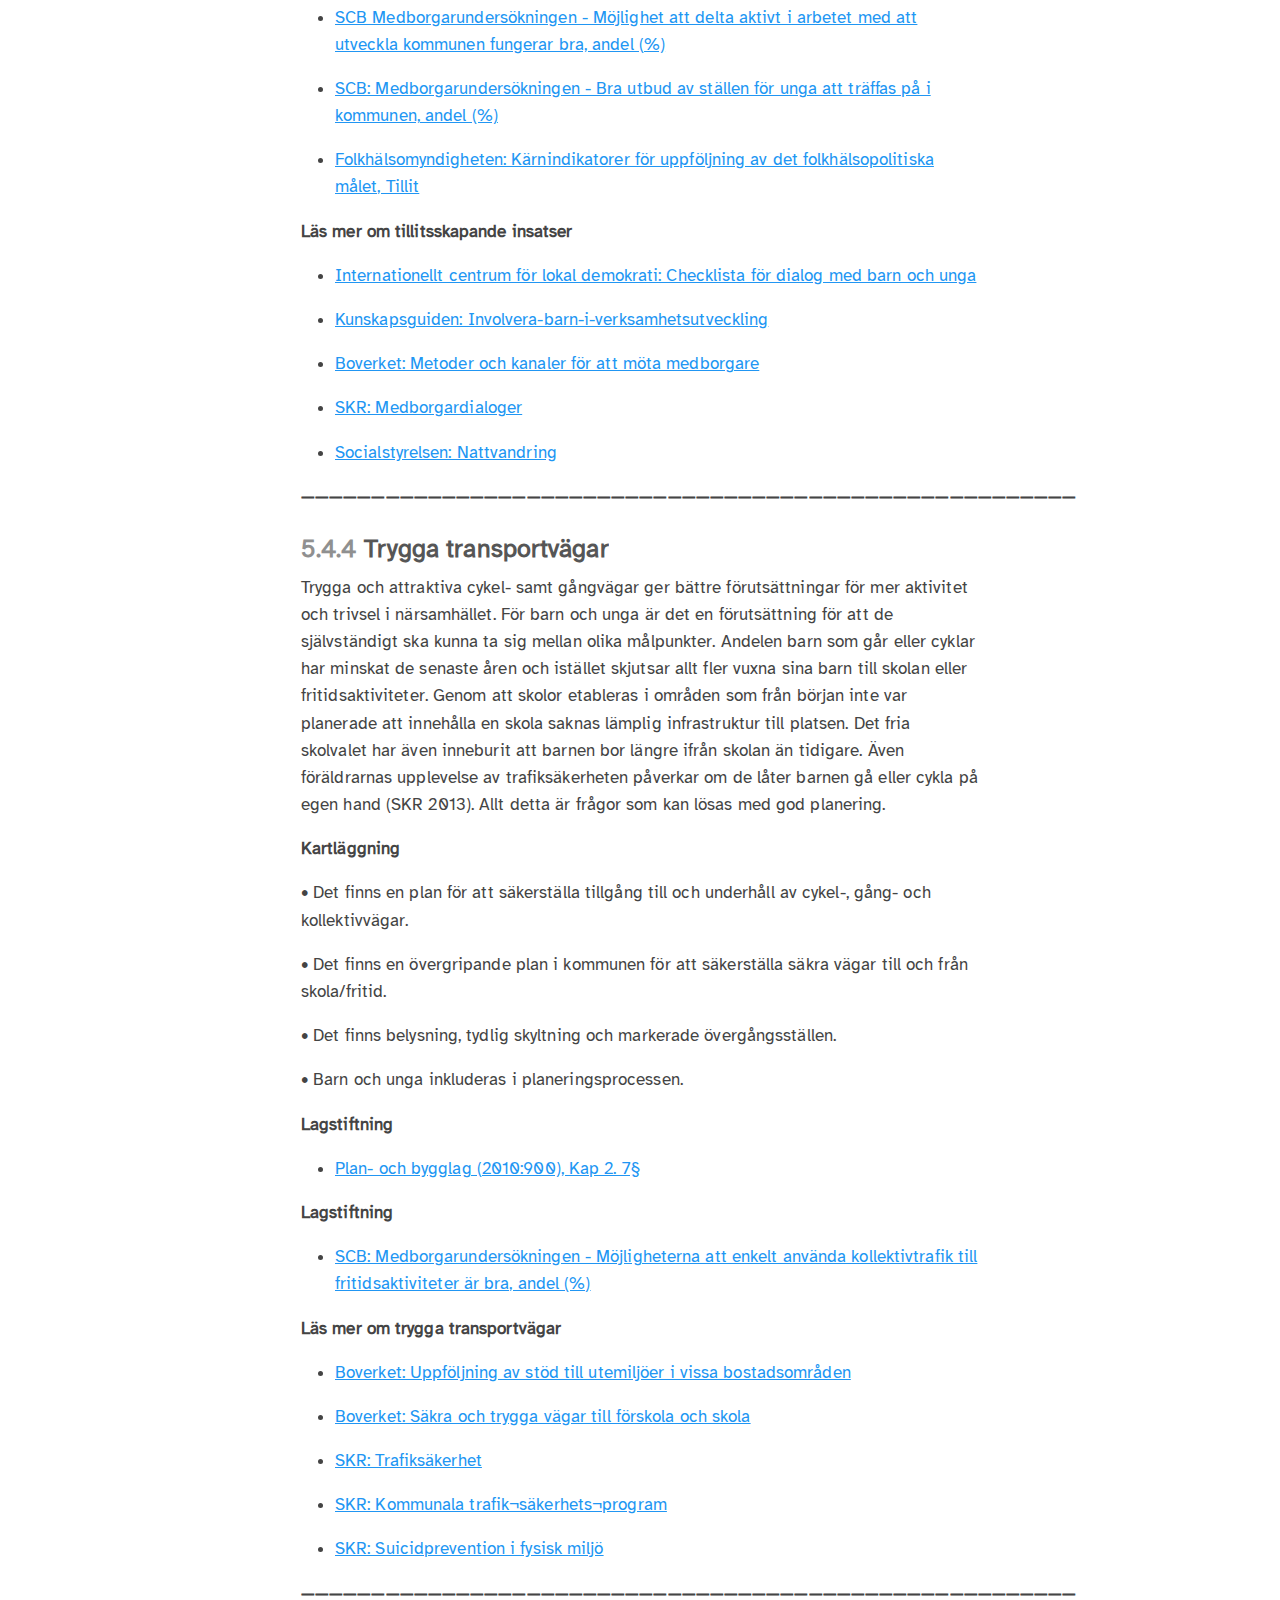
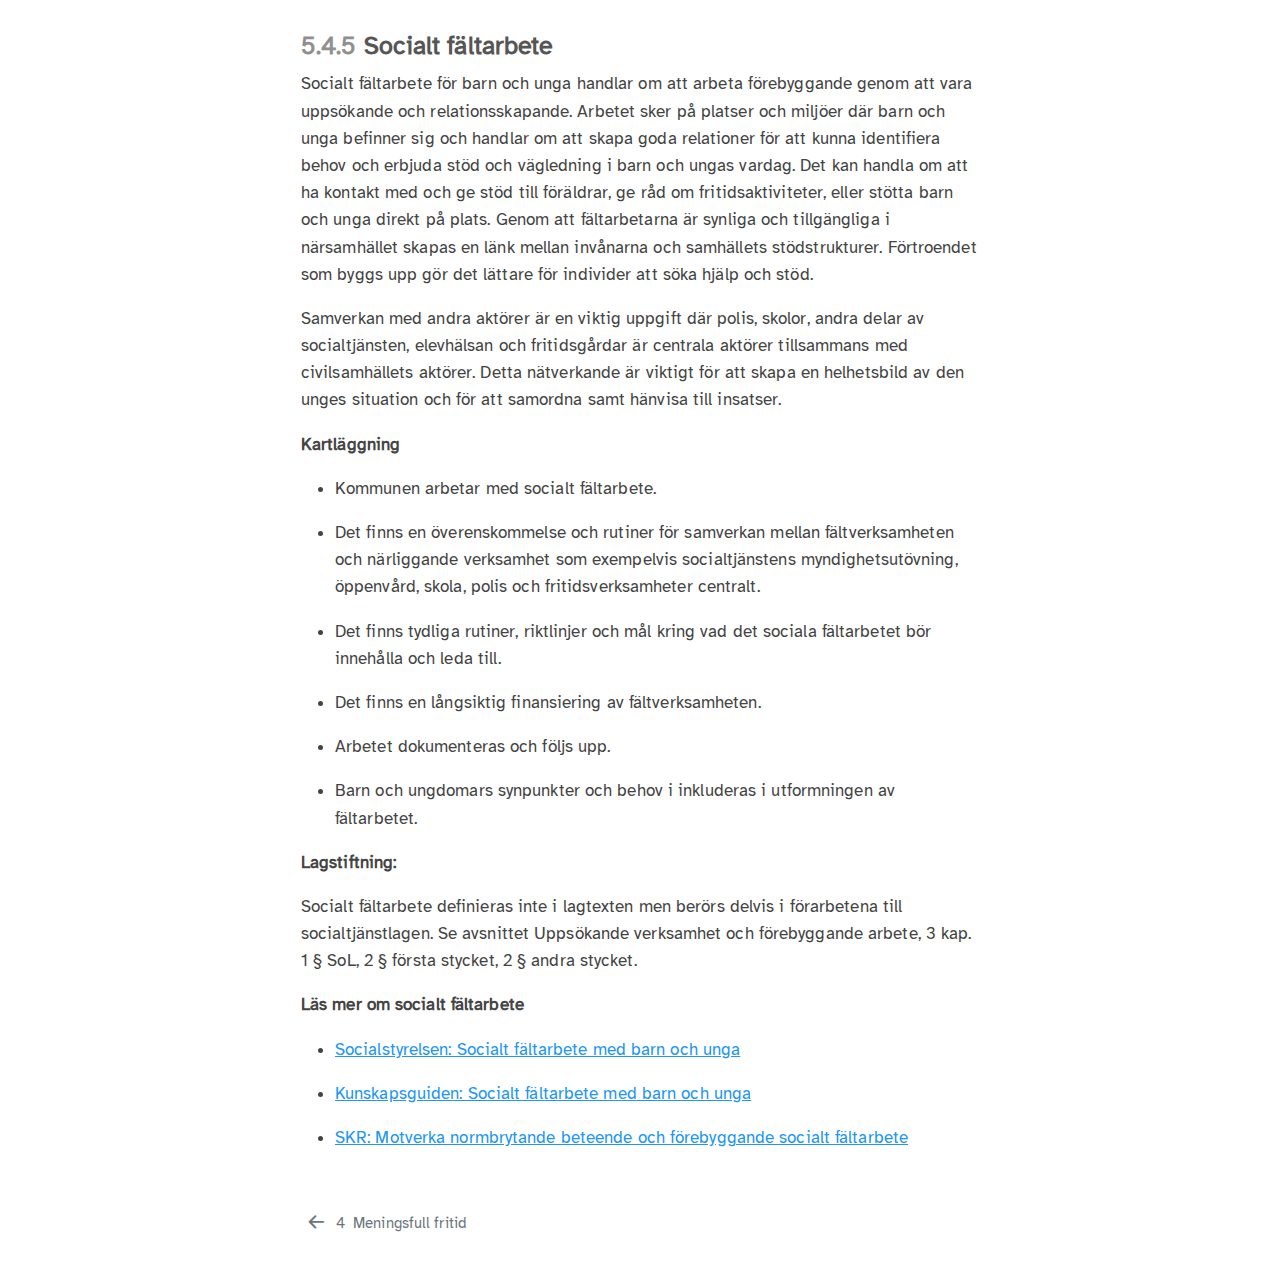
==== commit 65809dda: "Uppdateringar från Kajsa 2025-01-10" ====
--- a/docs/community.html
+++ b/docs/community.html
@@ -7,7 +7,7 @@
 <meta name="viewport" content="width=device-width, initial-scale=1.0, user-scalable=yes">
 
 
-<title>Data i Dialog - Basutbud - 5&nbsp; Tryggt närsamhälle</title>
+<title>Preventionspaletten - Ett stöd för verksamhetskartläggning och analys utifrån skyddsfaktorer för barn &amp; unga - 5&nbsp; Tryggt närsamhälle</title>
 <style>
 code{white-space: pre-wrap;}
 span.smallcaps{font-variant: small-caps;}
@@ -121,7 +121,7 @@
   <nav id="quarto-sidebar" class="sidebar collapse collapse-horizontal sidebar-navigation floating overflow-auto">
     <div class="pt-lg-2 mt-2 text-left sidebar-header">
     <div class="sidebar-title mb-0 py-0">
-      <a href="./">Data i Dialog - Basutbud</a> 
+      <a href="./">Preventionspaletten - Ett stöd för verksamhetskartläggning och analys utifrån skyddsfaktorer för barn &amp; unga</a> 
         <div class="sidebar-tools-main">
     <a href="https://github.com/pgmj" title="Source Code" class="quarto-navigation-tool px-1" aria-label="Source Code"><i class="bi bi-github"></i></a>
 </div>
@@ -175,19 +175,20 @@
    
   <ul>
   <li><a href="#definition-skyddsfaktor" id="toc-definition-skyddsfaktor" class="nav-link active" data-scroll-target="#definition-skyddsfaktor"><span class="header-section-number">5.1</span> Definition Skyddsfaktor</a></li>
-  <li><a href="#underlag-för-basutbudet" id="toc-underlag-för-basutbudet" class="nav-link" data-scroll-target="#underlag-för-basutbudet"><span class="header-section-number">5.2</span> Underlag för basutbudet</a>
+  <li><a href="#underlag-för-verksamhetskartläggning-och-analys-av-ett-tryggt-närsamhälle" id="toc-underlag-för-verksamhetskartläggning-och-analys-av-ett-tryggt-närsamhälle" class="nav-link" data-scroll-target="#underlag-för-verksamhetskartläggning-och-analys-av-ett-tryggt-närsamhälle"><span class="header-section-number">5.2</span> Underlag för verksamhetskartläggning och analys av <em>ett tryggt närsamhälle</em></a>
   <ul class="collapse">
   <li><a href="#konventionen-om-barnets-rättigheter" id="toc-konventionen-om-barnets-rättigheter" class="nav-link" data-scroll-target="#konventionen-om-barnets-rättigheter"><span class="header-section-number">5.2.1</span> Konventionen om barnets rättigheter</a></li>
   <li><a href="#lag-2023196-om-kommuners-ansvar-för-brottsförebyggande-arbete" id="toc-lag-2023196-om-kommuners-ansvar-för-brottsförebyggande-arbete" class="nav-link" data-scroll-target="#lag-2023196-om-kommuners-ansvar-för-brottsförebyggande-arbete"><span class="header-section-number">5.2.2</span> Lag (2023:196) om kommuners ansvar för brottsförebyggande arbete</a></li>
   <li><a href="#plan--och-bygglagen" id="toc-plan--och-bygglagen" class="nav-link" data-scroll-target="#plan--och-bygglagen"><span class="header-section-number">5.2.3</span> Plan- och bygglagen</a></li>
   </ul></li>
-  <li><a href="#kartläggning-och-fördjupning-kring-basutbudet-i-er-kommun" id="toc-kartläggning-och-fördjupning-kring-basutbudet-i-er-kommun" class="nav-link" data-scroll-target="#kartläggning-och-fördjupning-kring-basutbudet-i-er-kommun"><span class="header-section-number">5.3</span> Kartläggning och fördjupning kring basutbudet i er kommun</a></li>
-  <li><a href="#basutbudets-insatser-ett-tryggt-närsamhälle" id="toc-basutbudets-insatser-ett-tryggt-närsamhälle" class="nav-link" data-scroll-target="#basutbudets-insatser-ett-tryggt-närsamhälle"><span class="header-section-number">5.4</span> Basutbudets insatser: Ett tryggt närsamhälle</a>
+  <li><a href="#kartläggnings--och-fördjupningsfrågor" id="toc-kartläggnings--och-fördjupningsfrågor" class="nav-link" data-scroll-target="#kartläggnings--och-fördjupningsfrågor"><span class="header-section-number">5.3</span> Kartläggnings- och fördjupningsfrågor</a></li>
+  <li><a href="#verksamheter-och-insatser-ett-tryggt-närsamhälle" id="toc-verksamheter-och-insatser-ett-tryggt-närsamhälle" class="nav-link" data-scroll-target="#verksamheter-och-insatser-ett-tryggt-närsamhälle"><span class="header-section-number">5.4</span> Verksamheter och insatser: Ett tryggt närsamhälle</a>
   <ul class="collapse">
   <li><a href="#kunskapsbaserat-områdesarbete-med-lokal-samverkan" id="toc-kunskapsbaserat-områdesarbete-med-lokal-samverkan" class="nav-link" data-scroll-target="#kunskapsbaserat-områdesarbete-med-lokal-samverkan"><span class="header-section-number">5.4.1</span> Kunskapsbaserat områdesarbete med lokal samverkan</a></li>
   <li><a href="#sociala-värden-i-samhällsplaneringsprocessen" id="toc-sociala-värden-i-samhällsplaneringsprocessen" class="nav-link" data-scroll-target="#sociala-värden-i-samhällsplaneringsprocessen"><span class="header-section-number">5.4.2</span> Sociala värden i samhällsplaneringsprocessen</a></li>
   <li><a href="#insatser-för-att-stärka-tillit" id="toc-insatser-för-att-stärka-tillit" class="nav-link" data-scroll-target="#insatser-för-att-stärka-tillit"><span class="header-section-number">5.4.3</span> Insatser för att stärka tillit</a></li>
-  <li><a href="#socialt-fältarbete" id="toc-socialt-fältarbete" class="nav-link" data-scroll-target="#socialt-fältarbete"><span class="header-section-number">5.4.4</span> Socialt fältarbete</a></li>
+  <li><a href="#trygga-transportvägar" id="toc-trygga-transportvägar" class="nav-link" data-scroll-target="#trygga-transportvägar"><span class="header-section-number">5.4.4</span> Trygga transportvägar</a></li>
+  <li><a href="#socialt-fältarbete" id="toc-socialt-fältarbete" class="nav-link" data-scroll-target="#socialt-fältarbete"><span class="header-section-number">5.4.5</span> Socialt fältarbete</a></li>
   </ul></li>
   </ul>
 </nav>
@@ -204,8 +205,8 @@
 <p>Även social tillit och trygghet påverkas av hur bostadsområden är utformade och hur områdena hänger samman med det övriga samhället. Social tillit bidrar till en mer effektiv social kontroll eftersom invånare som känner sig trygga och delaktiga är mer benägna att följa samhällets normer och regler och agera för att upprätta hålla dessa. Trygghetsvandringar, tillgång till mötesplatser, attraktiva grönområden, närvaro av samhällsservice i området samt dialoger med medborgare, inklusive barn och unga, bidrar till att utveckla den sociala tilliten i området.</p>
 <p>Läs mer på <a href="https://www.boverket.se/sv/samhallsplanering/stadsutveckling/halsa-forst/social-inkludering/tillit-och-trygghet/">Boverket</a></p>
 </section>
-<section id="underlag-för-basutbudet" class="level2" data-number="5.2">
-<h2 data-number="5.2" class="anchored" data-anchor-id="underlag-för-basutbudet"><span class="header-section-number">5.2</span> Underlag för basutbudet</h2>
+<section id="underlag-för-verksamhetskartläggning-och-analys-av-ett-tryggt-närsamhälle" class="level2" data-number="5.2">
+<h2 data-number="5.2" class="anchored" data-anchor-id="underlag-för-verksamhetskartläggning-och-analys-av-ett-tryggt-närsamhälle"><span class="header-section-number">5.2</span> Underlag för verksamhetskartläggning och analys av <em>ett tryggt närsamhälle</em></h2>
 <p>I denna del av basutbudet beskrivs verksamheter och insatser som kommuner enligt forskning, myndighetsrekommendationer eller lag kan/ska erbjuda och som stärker skyddsfaktorn ett tryggt närsamhälle. Urvalet har förankrats med myndigheter, forskare, experter och kommuner, men är inte fullständigt och kan komma att revideras över tid.</p>
 <section id="konventionen-om-barnets-rättigheter" class="level3" data-number="5.2.1">
 <h3 data-number="5.2.1" class="anchored" data-anchor-id="konventionen-om-barnets-rättigheter"><span class="header-section-number">5.2.1</span> Konventionen om barnets rättigheter</h3>
@@ -235,24 +236,24 @@
 <p>Läs mer här: <a href="https://www.riksdagen.se/sv/dokument-och-lagar/dokument/svensk-forfattningssamling/plan-och-bygglag-2010900_sfs-2010-900/#K2">Plan och bygglagen (2010:900)</a></p>
 </section>
 </section>
-<section id="kartläggning-och-fördjupning-kring-basutbudet-i-er-kommun" class="level2" data-number="5.3">
-<h2 data-number="5.3" class="anchored" data-anchor-id="kartläggning-och-fördjupning-kring-basutbudet-i-er-kommun"><span class="header-section-number">5.3</span> Kartläggning och fördjupning kring basutbudet i er kommun</h2>
-<p>Basutbudet kan användas som stöd vid kartläggning och kvalitetssäkring av främjande och förebyggande verksamheter i kommunen. Med de kartläggande frågorna fångas inte enbart förekomst av en insats eller verksamhet utan även några grundläggande förutsättningar för ett kvalitativt arbete såsom finansiering, långsiktighet och uppföljning. De kartläggande frågorna syns under varje enskild verksamhet men kan även laddas ned här: <a href="./Kartläggning_community.xlsx">Kartläggning av Basutbud Tryggt närsamhälle</a> Denna kan ni sedan spara lokalt och arbeta vidare med, till exempel om ni vill jämföra de kartläggande frågorna över tid.</p>
+<section id="kartläggnings--och-fördjupningsfrågor" class="level2" data-number="5.3">
+<h2 data-number="5.3" class="anchored" data-anchor-id="kartläggnings--och-fördjupningsfrågor"><span class="header-section-number">5.3</span> Kartläggnings- och fördjupningsfrågor</h2>
+<p>Frågorna kan användas som stöd vid kartläggning och kvalitetssäkring av främjande och förebyggande verksamheter i kommunen. Med de kartläggande frågorna fångas inte enbart förekomst av en insats eller verksamhet utan även några grundläggande förutsättningar för ett kvalitativt arbete såsom finansiering, långsiktighet och uppföljning. De kartläggande frågorna syns under varje enskild verksamhet men kan även laddas ned här: <a href="./Kartläggning_community.xlsx">Kartläggning av Basutbud Tryggt närsamhälle</a> Denna kan ni sedan spara lokalt och arbeta vidare med, till exempel om ni vill jämföra de kartläggande frågorna över tid.</p>
 <p>I de fördjupande frågorna kartläggs kvalitén i verksamheten eller insatsen på ett mer djupgående sätt. Frågorna kräver mer detaljerade svar och syftar till att identifiera eventuella utvecklings- och förbättringsområden såsom tillgänglighet, målgruppsanpassning, kompetensutveckling samt tillvägagångssätt för uppföljning. Klicka här för att hämta ner filen: <a href="./Fördjupningsfrågor_community.docx">Dokumentation av fördjupande frågor</a>. Denna kan ni sedan spara lokalt och arbeta vidare med.</p>
 </section>
-<section id="basutbudets-insatser-ett-tryggt-närsamhälle" class="level2" data-number="5.4">
-<h2 data-number="5.4" class="anchored" data-anchor-id="basutbudets-insatser-ett-tryggt-närsamhälle"><span class="header-section-number">5.4</span> Basutbudets insatser: Ett tryggt närsamhälle</h2>
-<p>Nedan beskrivs verksamheter och insatser som kommuner enligt forskning, myndighetsrekommendationer eller lag kan/ska erbjuda för att stärka skyddsfaktorn <em>Ett tryggt närsamhälle</em>.</p>
+<section id="verksamheter-och-insatser-ett-tryggt-närsamhälle" class="level2" data-number="5.4">
+<h2 data-number="5.4" class="anchored" data-anchor-id="verksamheter-och-insatser-ett-tryggt-närsamhälle"><span class="header-section-number">5.4</span> Verksamheter och insatser: Ett tryggt närsamhälle</h2>
+<p>Nedan beskrivs verksamheter och insatser som kommuner enligt forskning, myndighetsrekommendationer eller lag kan/ska erbjuda för att stärka skyddsfaktorn <em>Ett tryggt närsamhälle.</em> Urvalet har förankrats med myndigheter, forskare, experter och kommuner, men är inte fullständigt och kan komma att revideras över tid.</p>
 <section id="kunskapsbaserat-områdesarbete-med-lokal-samverkan" class="level3" data-number="5.4.1">
 <h3 data-number="5.4.1" class="anchored" data-anchor-id="kunskapsbaserat-områdesarbete-med-lokal-samverkan"><span class="header-section-number">5.4.1</span> Kunskapsbaserat områdesarbete med lokal samverkan</h3>
 <p>Kunskapsbaserat områdesarbete är en tvärsektoriell arbetsmetod som bygger på samarbete mellan bland annat invånare, kommunala verksamheter, lokala organisationer, näringsidkare och myndigheter. Metoden syftar till att förbättra och utveckla specifika geografiska områden genom en bred samhällsanalys.</p>
 <p><strong>Kartläggning</strong></p>
 <ul>
 <li><p>Det finns samverkansformer för att bedriva områdesarbete mellan kommunala verksamheter, myndigheter, bostadsbolag, civilsamhällesorganisationer, näringsliv, hälso- och sjukvård samt invånare i området.</p></li>
-<li><p>Barn och ungdomar involveras i områdesarbetet.</p></li>
+<li><p>Det finns långsiktig finansiering för kommunens områdesarbete.</p></li>
 <li><p>Kommunen har en lägesbild över brottsligheten inom sitt geografiska område samt en beslutad åtgärdsplan.</p></li>
 <li><p>Kommunen har en samordningsfunktion för brottsförebyggande arbete.</p></li>
-<li><p>Det finns långsiktig finansiering för kommunens områdesarbete.</p></li>
+<li><p>Barn och ungdomar involveras i områdesarbetet.</p></li>
 </ul>
 <p><strong>Lagstiftning</strong></p>
 <p><em>Lag (2023:196) om kommuners ansvar för brottsförebyggande arbete</em></p>
@@ -262,10 +263,10 @@
 <ul>
 <li><p><a href="https://www.boverket.se/sv/samhallsplanering/stadsutveckling/brottsforebyggande-och-trygghetsskapande-atgarder/metoder/samverkansmodeller/">Boverket: Samverkansmodeller för trygghetsfrämjande och brottsförebyggande arbete</a></p></li>
 <li><p><a href="https://www.socialstyrelsen.se/kunskapsstod-och-regler/omraden/barn-och-unga/unga-som-begar-brott/exempel-brottsforebyggande-metoder/effektiv-samordning-for-okad-trygghet-est/">Socialstyrelsen: Effektiv samordning för ökad trygghet</a></p></li>
-<li><p><a href="https://www.tryggaplatser.se/">Stiftelsen Tryggare Sverige: Trygga platser</a></p></li>
 <li><p><a href="hhttps://bra.se/forebygga-brott/arbeta-brottsforebyggande.html">BRÅ:Arbeta brottsförebyggande</a></p></li>
-</ul>
-<hr>
+<li><p><a href="https://www.boverket.se/sv/PBL-kunskapsbanken/teman/medborgardialog/metoder/gaturer-och-trygghetsvandringar/">Boverket: Vägledning: Gåturer och Trygghetsvandring</a></p></li>
+</ul>
+<p><strong>———————————————————————————————————————————————————————</strong></p>
 </section>
 <section id="sociala-värden-i-samhällsplaneringsprocessen" class="level3" data-number="5.4.2">
 <h3 data-number="5.4.2" class="anchored" data-anchor-id="sociala-värden-i-samhällsplaneringsprocessen"><span class="header-section-number">5.4.2</span> Sociala värden i samhällsplaneringsprocessen</h3>
@@ -279,27 +280,9 @@
 <li><p>Det görs kontinuerliga uppföljning för att bedöma hur väl sociala värden integreras i samhällsplaneringen.</p></li>
 </ul>
 <p><strong>Lagstiftning</strong></p>
-<p><em>Plan- och bygglagen (PBL) Kap1. 1 §</em></p>
-<p>…Bestämmelserna (i PBL) syftar till att, med hänsyn till den enskilda människans frihet, främja en samhällsutveckling med jämlika och goda sociala levnadsförhållanden och en god och långsiktigt hållbar livsmiljö för människorna i dagens samhälle och för kommande generationer.”</p>
-<p><em>Plan- och bygglagen (PBL) Kap 2. 3 §</em></p>
-<p>Planläggning enligt denna lag ska med hänsyn till natur- och kulturvärden, miljö- och klimataspekter samt mellankommunala och regionala förhållanden främja,</p>
-<ol type="1">
-<li><p>en ändamålsenlig struktur och en estetiskt tilltalande utformning av bebyggelse, grönområden och kommunikationsleder,</p></li>
-<li><p>en från social synpunkt god livsmiljö som är tillgänglig och användbar för alla samhällsgrupper</p></li>
-</ol>
-<p>Läs mer om lagstiftning här:</p>
 <ul>
 <li><p><a href="https://www.riksdagen.se/sv/dokument-och-lagar/dokument/svensk-forfattningssamling/plan-och-bygglag-2010900_sfs-2010-900/#K2">Plan- och bygglag (2010:900)</a></p></li>
 <li><p><a href="https://www.regeringen.se/rattsliga-dokument/statens-offentliga-utredningar/2020/08/sou-202047/">Hållbar socialtjänst – En ny socialtjänstlag SOU 2020:47)</a></p></li>
-</ul>
-<p><strong>Indikatorer</strong></p>
-<ul>
-<li><p>Exploateringstal</p></li>
-<li><p>Antal hushåll per trappuppgång/gård/park</p></li>
-<li><p>Andel parker och träd i relation till byggvolymen</p></li>
-<li><p>Andel utåtriktad verksamhet i bottenvåningarna</p></li>
-<li><p>Avstånd till service, skola, lekplats, kollektivtrafik, parker</p></li>
-<li><p>Kvartersstorlekar</p></li>
 </ul>
 <p><strong>Läs mer om sociala värden i samhällsplanering</strong></p>
 <ul>
@@ -309,24 +292,26 @@
 <li><p><a href="https://www.boverket.se/sv/PBL-kunskapsbanken/teman/medborgardialog/metoder/skola_forskola/">Boverket: Att involvera barn i fysisk planering</a></p></li>
 <li><p><a href="https://icld.se/publikationer/checklist-for-dialogue-with-children-and-young-people/">Internationellt centrum för lokal demokrati: Checklista för dialog med barn och unga</a></p></li>
 </ul>
-<hr>
+<p><strong>———————————————————————————————————————————————————————</strong></p>
 </section>
 <section id="insatser-för-att-stärka-tillit" class="level3" data-number="5.4.3">
 <h3 data-number="5.4.3" class="anchored" data-anchor-id="insatser-för-att-stärka-tillit"><span class="header-section-number">5.4.3</span> Insatser för att stärka tillit</h3>
 <p>Social tillit, social sammanhållning, social kontroll och trygghet hänger ihop. Den sociala tilliten kan delas upp i institutionell tillit (förtroende för samhällsinstitutioner som myndigheter, kommunala verksamheter och sjukvård) samt mellanmänsklig tillit (förtroende mellan individer i ett område). Social tillit bidrar till en mer effektiv social kontroll eftersom invånare som känner sig trygga och delaktiga är mer benägna att följa samhällets normer och regler och agera för att upprätta hålla dessa. I samhällen med större social tillit är människor mer benägna att ta hand om sin närmiljö, hjälpa till i kris och har lägre benägenhet att begå brott.</p>
-<p>Trygghetsvandringar, nattvandring, tillgång till trygga mötesplatser, närvaro av samhällsservice i området samt dialoger med medborgare, inklusive barn och unga, bidrar till att utveckla den sociala tilliten och tryggheten i området.</p>
+<p>Nattvandring, tillgång till trygga mötesplatser, närvaro av samhällsservice i området samt dialoger med medborgare, inklusive barn och unga, bidrar till att utveckla den sociala tilliten och tryggheten i området.</p>
 <p><strong>Kartläggning</strong></p>
 <p>• Kommunen har en övergripande strategi och handlingsplan för tillitsskapande strategier, till exempel medborgardialoger.</p>
 <p>• Kommunen samverkar med andra aktörer (skolor, fritidsföreningar, polis, väktare, hälso- och sjukvård) för att stärka den sociala tilliten.</p>
 <p>• Det finns specifika forum eller metoder för att säkerställa att barn och ungas röster hörs.</p>
-<p>• Kommunen arbetar aktivt med att implementera och stödja insatser för positiv social kontroll, såsom nattvandring och trygghetsvandring.</p>
-<p>• Uppföljning görs av vilka målgrupper som deltar i medborgardialoger, nattvandringar och trygghetsvandringar.</p>
+<p>• Kommunen arbetar aktivt med att implementera och stödja insatser för positiv social kontroll, såsom nattvandring</p>
+<p>• Uppföljning görs av vilka målgrupper som deltar i de tillitsskapande insatserna som medborgardialoger och nattvandringar.</p>
 <p><strong>Indikatorer</strong></p>
 <ul>
 <li><p>Tillväxtverkets index: Medborgarengagemang och demokratisk delaktighet. Här kan du läsa mer hos Tillväxtverket: <a href="https://tillvaxtverket.se/download/18.6855bfcf184896002ffc94/1668765928629/M%C3%A4ta%20Regional%20utveckling.pdf">Mäta regional utveckling</a></p></li>
 <li><p><a href="https://www.folkhalsokollen.se/folkhalsoomraden/">Folkhälsokollen: Tillit till polisen, tillit till riksdagen</a></p></li>
 <li><p><a href="https://www.statistikdatabasen.scb.se/pxweb/sv/ssd/START__ME__ME0003/">SCB Medborgarundersökningen - Invånarnas möjlighet till insyn och inflytande över kommunens beslut och verksamheter är bra, andel (%)</a></p></li>
 <li><p><a href="https://www.statistikdatabasen.scb.se/pxweb/sv/ssd/START__ME__ME0003/">SCB Medborgarundersökningen - Möjlighet att delta aktivt i arbetet med att utveckla kommunen fungerar bra, andel (%)</a></p></li>
+<li><p><a href="https://www.statistikdatabasen.scb.se/pxweb/sv/ssd/START__ME__ME0003/">SCB: Medborgarundersökningen - Bra utbud av ställen för unga att träffas på i kommunen, andel (%)</a></p></li>
+<li><p><a href="https://folkhalsomyndigheten.se/publikationer-och-material/publikationsarkiv/k/karnindikatorer-for-uppfoljning-av-det-folkhalsopolitiska-malet/">Folkhälsomyndigheten: Kärnindikatorer för uppföljning av det folkhälsopolitiska målet, Tillit</a></p></li>
 </ul>
 <p><strong>Läs mer om tillitsskapande insatser</strong></p>
 <ul>
@@ -334,13 +319,38 @@
 <li><p><a href="https://kunskapsguiden.se/omraden-och-teman/barn-och-unga/tidiga-och-samordnade-insatser-tsi/involvera-barn-i-verksamhetsutveckling/">Kunskapsguiden: Involvera-barn-i-verksamhetsutveckling</a></p></li>
 <li><p><a href="hhttps://www.boverket.se/sv/PBL-kunskapsbanken/teman/medborgardialog/metoder/">Boverket: Metoder och kanaler för att möta medborgare</a></p></li>
 <li><p><a href="hhttps://skr.se/skr/demokratiledningstyrning/medborgardialogsamverkan/medborgardialog.372.html">SKR: Medborgardialoger</a></p></li>
-<li><p><a href="https://www.boverket.se/sv/PBL-kunskapsbanken/teman/medborgardialog/metoder/gaturer-och-trygghetsvandringar/">Boverket: Vägledning: Gåturer och Trygghetsvandring</a></p></li>
 <li><p><a href="https://www.socialstyrelsen.se/kunskapsstod-och-regler/omraden/barn-och-unga/unga-som-begar-brott/exempel-brottsforebyggande-metoder/nattvandring/">Socialstyrelsen: Nattvandring</a></p></li>
 </ul>
-<hr>
-</section>
-<section id="socialt-fältarbete" class="level3" data-number="5.4.4">
-<h3 data-number="5.4.4" class="anchored" data-anchor-id="socialt-fältarbete"><span class="header-section-number">5.4.4</span> Socialt fältarbete</h3>
+<p><strong>———————————————————————————————————————————————————————</strong></p>
+</section>
+<section id="trygga-transportvägar" class="level3" data-number="5.4.4">
+<h3 data-number="5.4.4" class="anchored" data-anchor-id="trygga-transportvägar"><span class="header-section-number">5.4.4</span> Trygga transportvägar</h3>
+<p>Trygga och attraktiva cykel- samt gångvägar ger bättre förutsättningar för mer aktivitet och trivsel i närsamhället. För barn och unga är det en förutsättning för att de självständigt ska kunna ta sig mellan olika målpunkter. Andelen barn som går eller cyklar har minskat de senaste åren och istället skjutsar allt fler vuxna sina barn till skolan eller fritidsaktiviteter. Genom att skolor etableras i områden som från början inte var planerade att innehålla en skola saknas lämplig infrastruktur till platsen. Det fria skolvalet har även inneburit att barnen bor längre ifrån skolan än tidigare. Även föräldrarnas upplevelse av trafiksäkerheten påverkar om de låter barnen gå eller cykla på egen hand (SKR 2013). Allt detta är frågor som kan lösas med god planering.</p>
+<p><strong>Kartläggning</strong></p>
+<p>• Det finns en plan för att säkerställa tillgång till och underhåll av cykel-, gång- och kollektivvägar.</p>
+<p>• Det finns en övergripande plan i kommunen för att säkerställa säkra vägar till och från skola/fritid.</p>
+<p>• Det finns belysning, tydlig skyltning och markerade övergångsställen.</p>
+<p>• Barn och unga inkluderas i planeringsprocessen.</p>
+<p><strong>Lagstiftning</strong></p>
+<ul>
+<li><a href="https://www.riksdagen.se/sv/dokument-och-lagar/dokument/svensk-forfattningssamling/plan-och-bygglag-2010900_sfs-2010-900/#K2">Plan- och bygglag (2010:900), Kap 2. 7§</a></li>
+</ul>
+<p><strong>Lagstiftning</strong></p>
+<ul>
+<li><a href="https://www.statistikdatabasen.scb.se/pxweb/sv/ssd/START__ME__ME0003/">SCB: Medborgarundersökningen - Möjligheterna att enkelt använda kollektivtrafik till fritidsaktiviteter är bra, andel (%)</a></li>
+</ul>
+<p><strong>Läs mer om trygga transportvägar</strong></p>
+<ul>
+<li><p><a href="https://www.boverket.se/sv/om-boverket/publicerat-av-boverket/publikationer/2019/uppfoljning-av-stod-till-utemiljoer-i-vissa-bostadsomraden/">Boverket: Uppföljning av stöd till utemiljöer i vissa bostadsområden</a></p></li>
+<li><p><a href="https://www.boverket.se/sv/samhallsplanering/arkitektur-och-gestaltad-livsmiljo/arbetssatt/skolors-miljo/larmiljoer-samhallsbygget/skolvagar/">Boverket: Säkra och trygga vägar till förskola och skola</a></p></li>
+<li><p><a href="https://skr.se/skr/samhallsplaneringinfrastruktur/trafikinfrastruktur/trafikplaneringtrafiksakerhet/trafiksakerhet.2982.html">SKR: Trafiksäkerhet</a></p></li>
+<li><p><a href="https://skr.se/skr/tjanster/rapporterochskrifter/publikationer/kommunalatrafiksakerhetsprogram.65099.html">SKR: Kommunala trafik¬säkerhets¬program</a></p></li>
+<li><p><a href="https://skr.se/skr/samhallsplaneringinfrastruktur/trafikinfrastruktur/trafikplaneringtrafiksakerhet/trafiksakerhet/suicidpreventionifysiskmiljo.28029.html">SKR: Suicidprevention i fysisk miljö</a></p></li>
+</ul>
+<p><strong>———————————————————————————————————————————————————————</strong></p>
+</section>
+<section id="socialt-fältarbete" class="level3" data-number="5.4.5">
+<h3 data-number="5.4.5" class="anchored" data-anchor-id="socialt-fältarbete"><span class="header-section-number">5.4.5</span> Socialt fältarbete</h3>
 <p>Socialt fältarbete för barn och unga handlar om att arbeta förebyggande genom att vara uppsökande och relationsskapande. Arbetet sker på platser och miljöer där barn och unga befinner sig och handlar om att skapa goda relationer för att kunna identifiera behov och erbjuda stöd och vägledning i barn och ungas vardag. Det kan handla om att ha kontakt med och ge stöd till föräldrar, ge råd om fritidsaktiviteter, eller stötta barn och unga direkt på plats. Genom att fältarbetarna är synliga och tillgängliga i närsamhället skapas en länk mellan invånarna och samhällets stödstrukturer. Förtroendet som byggs upp gör det lättare för individer att söka hjälp och stöd.</p>
 <p>Samverkan med andra aktörer är en viktig uppgift där polis, skolor, andra delar av socialtjänsten, elevhälsan och fritidsgårdar är centrala aktörer tillsammans med civilsamhällets aktörer. Detta nätverkande är viktigt för att skapa en helhetsbild av den unges situation och för att samordna samt hänvisa till insatser.</p>
 <p><strong>Kartläggning</strong></p>
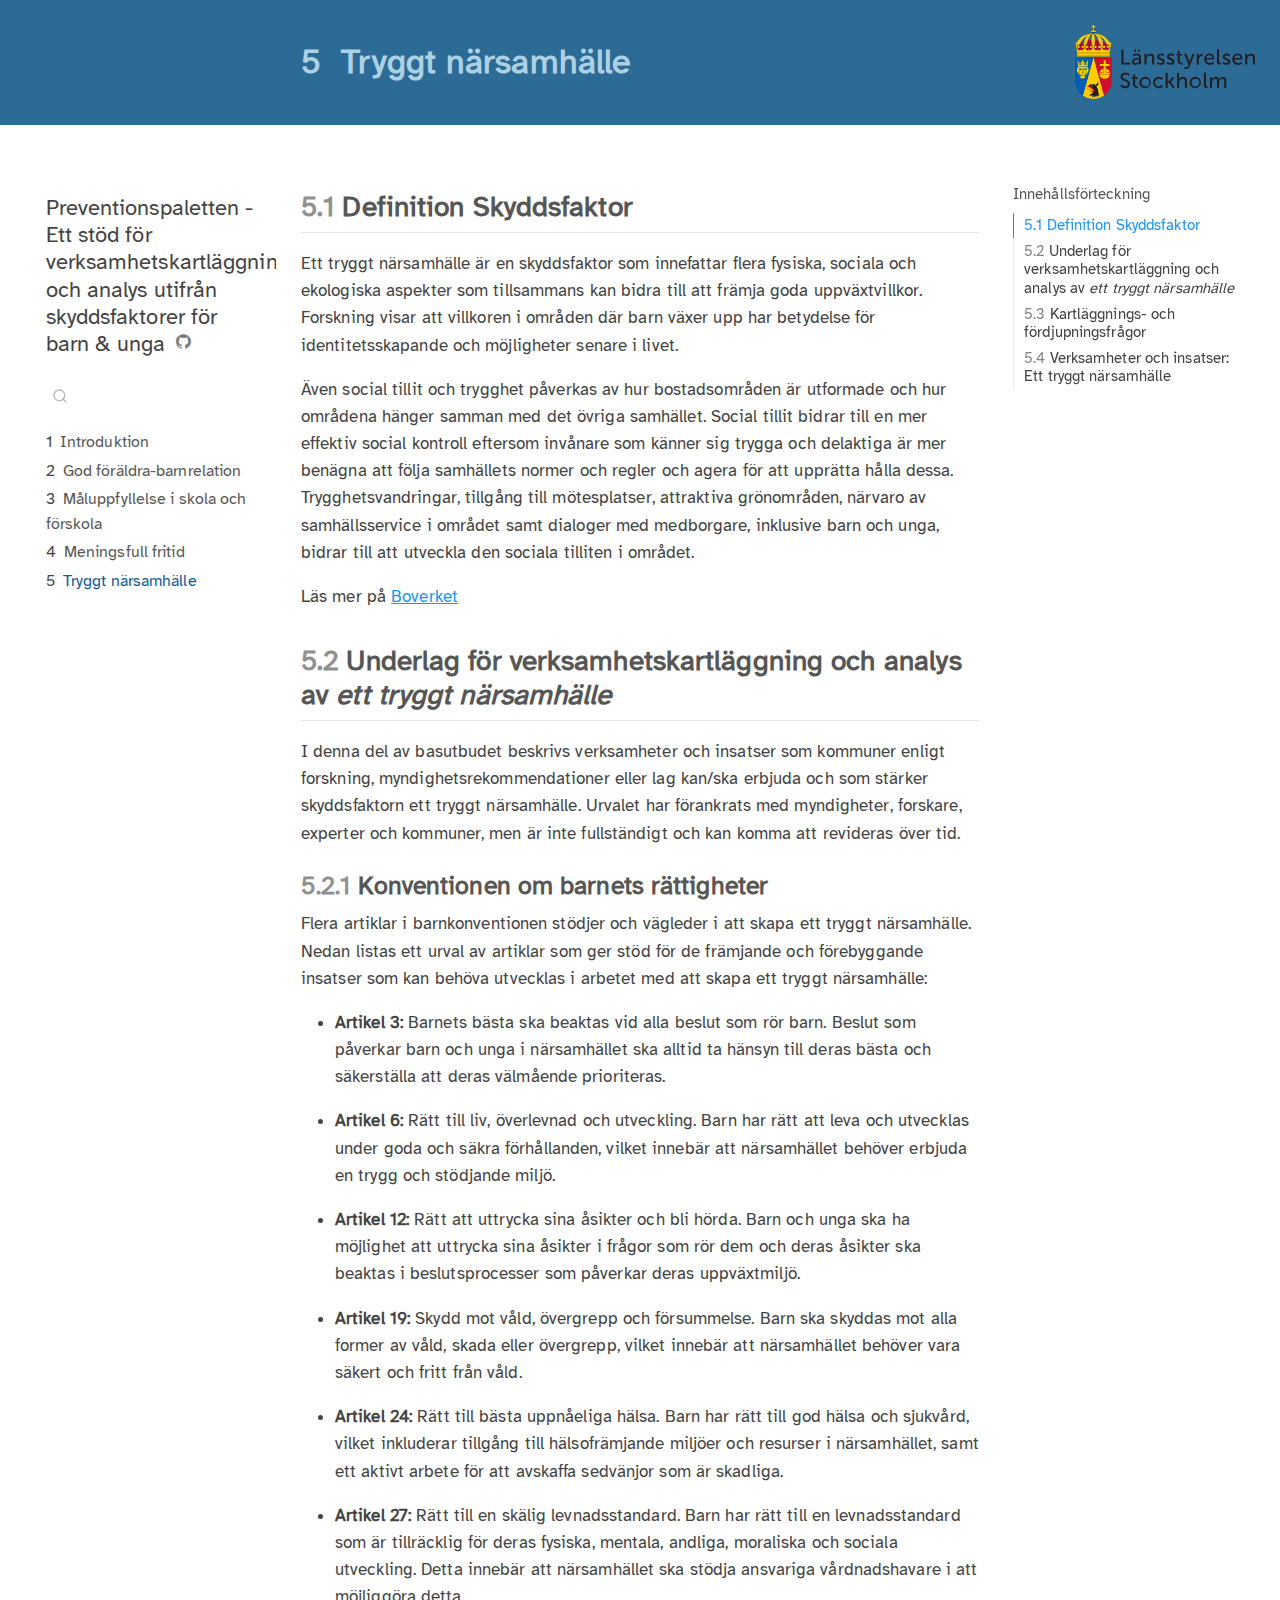
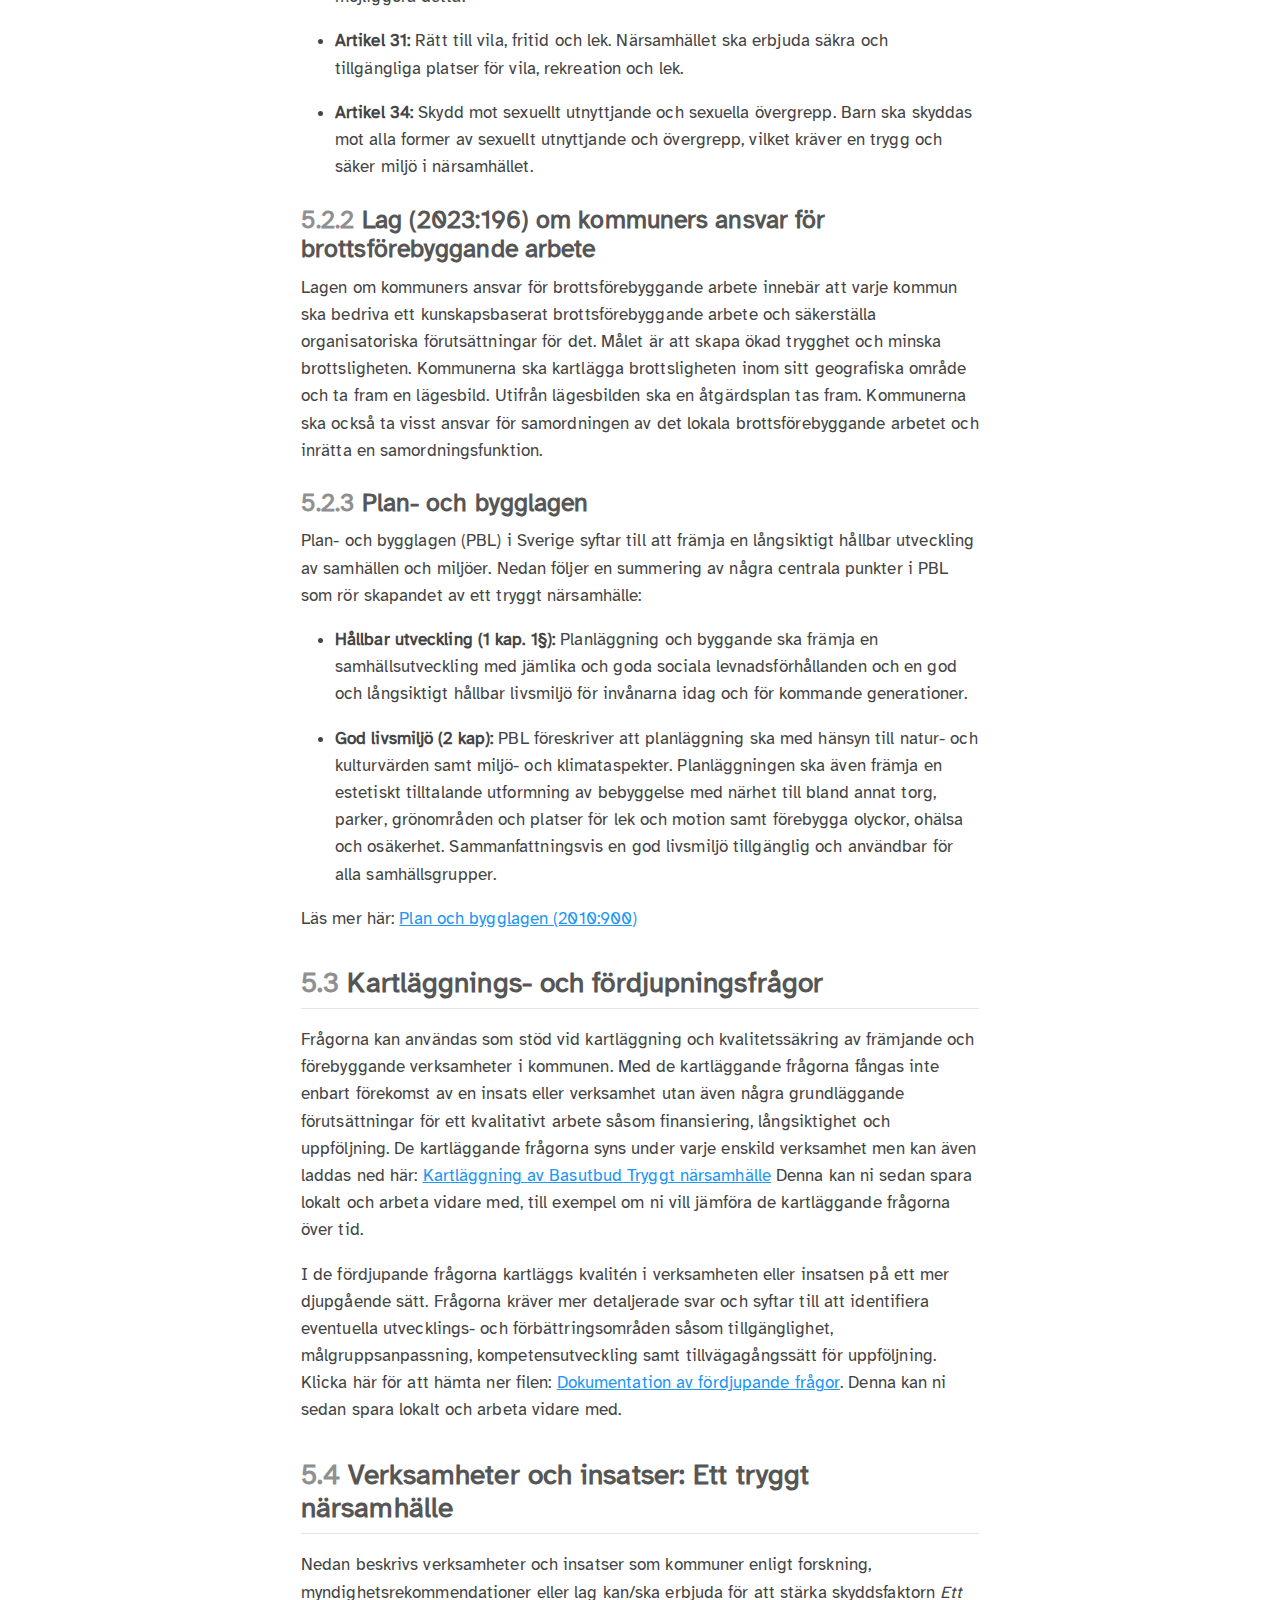
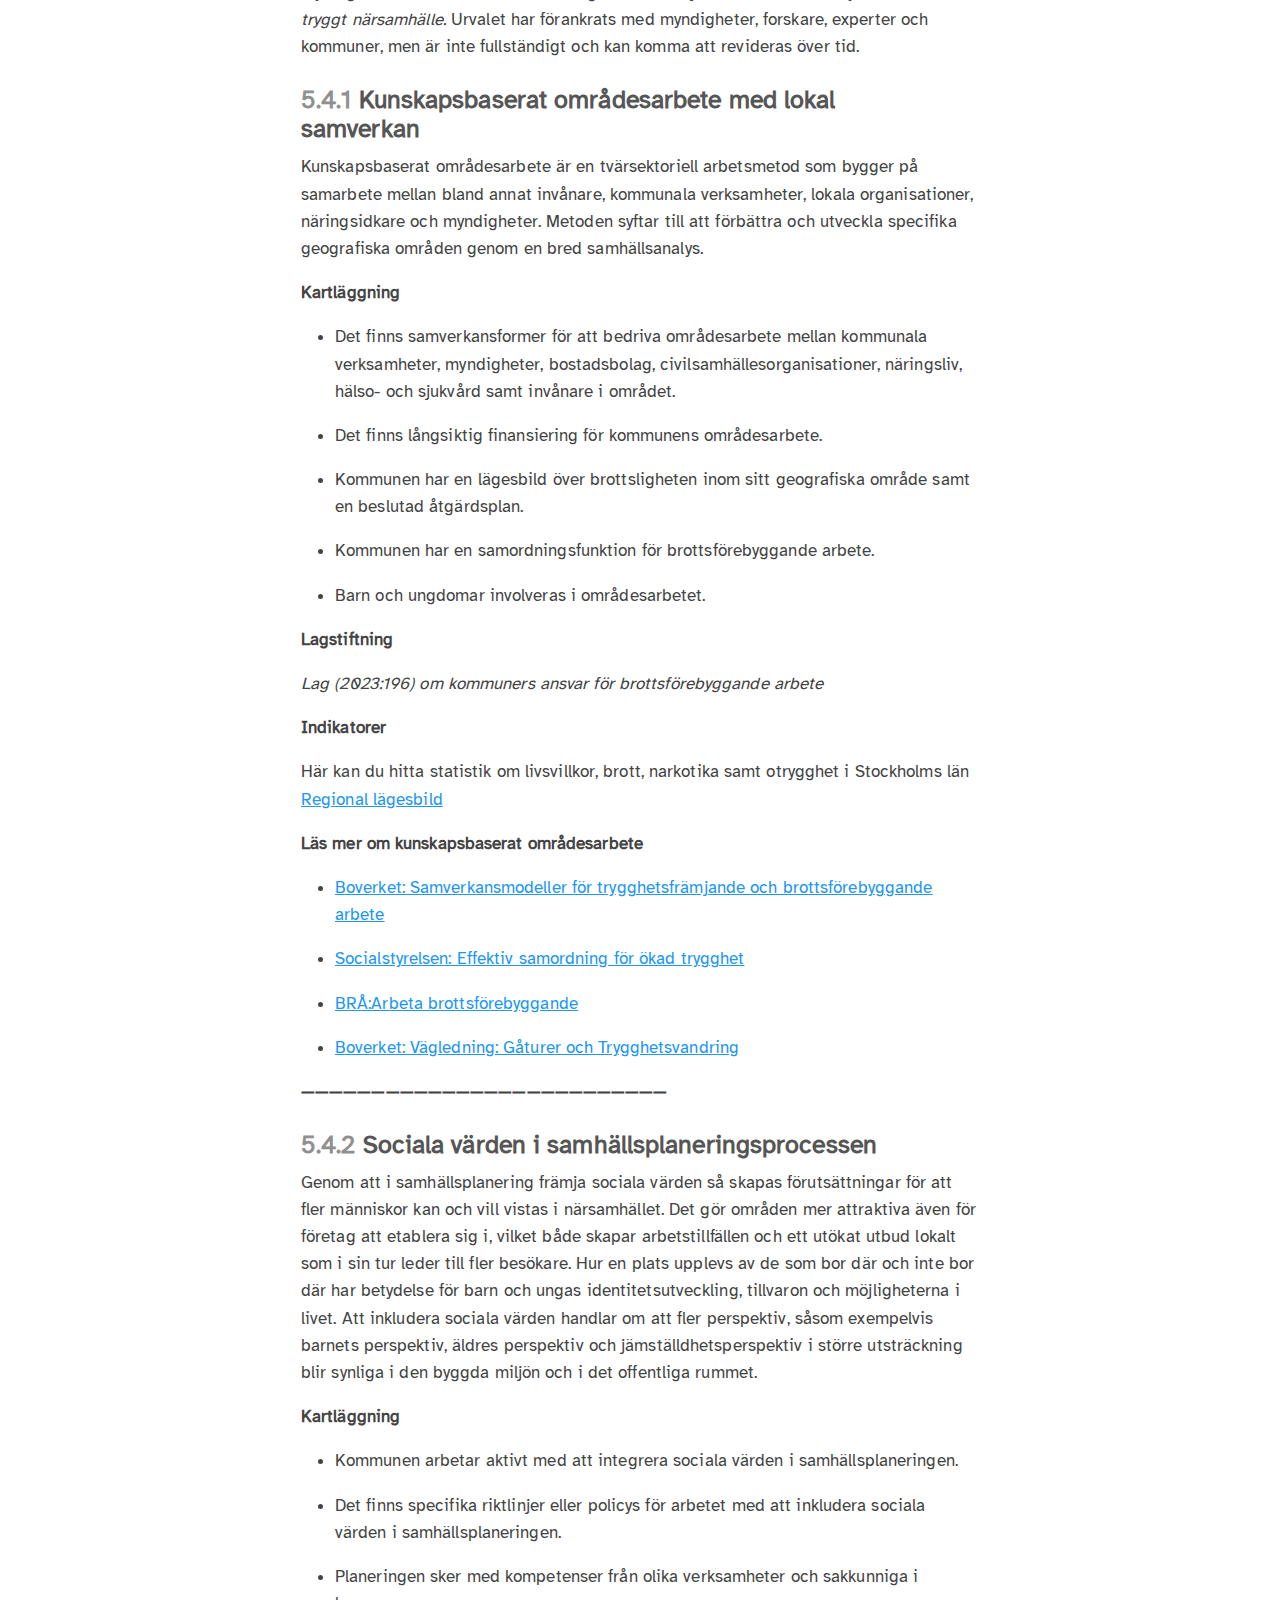
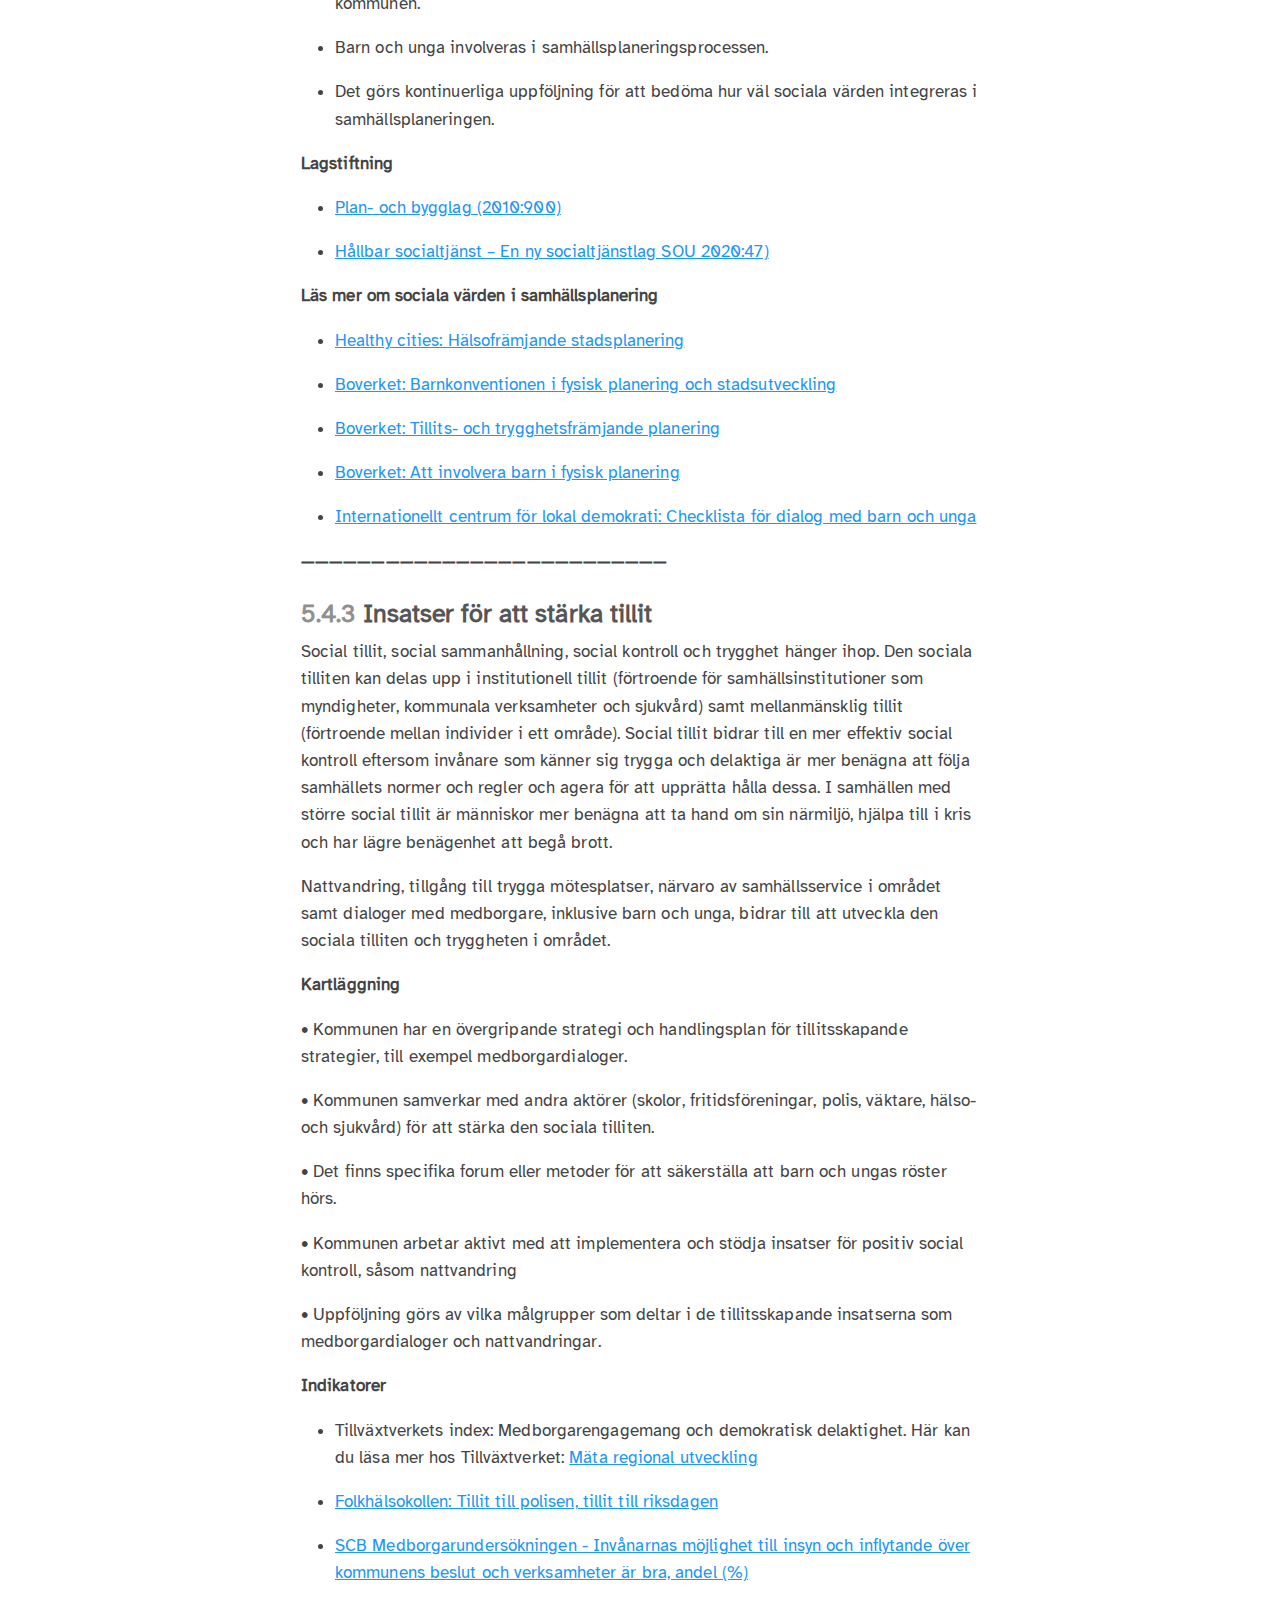
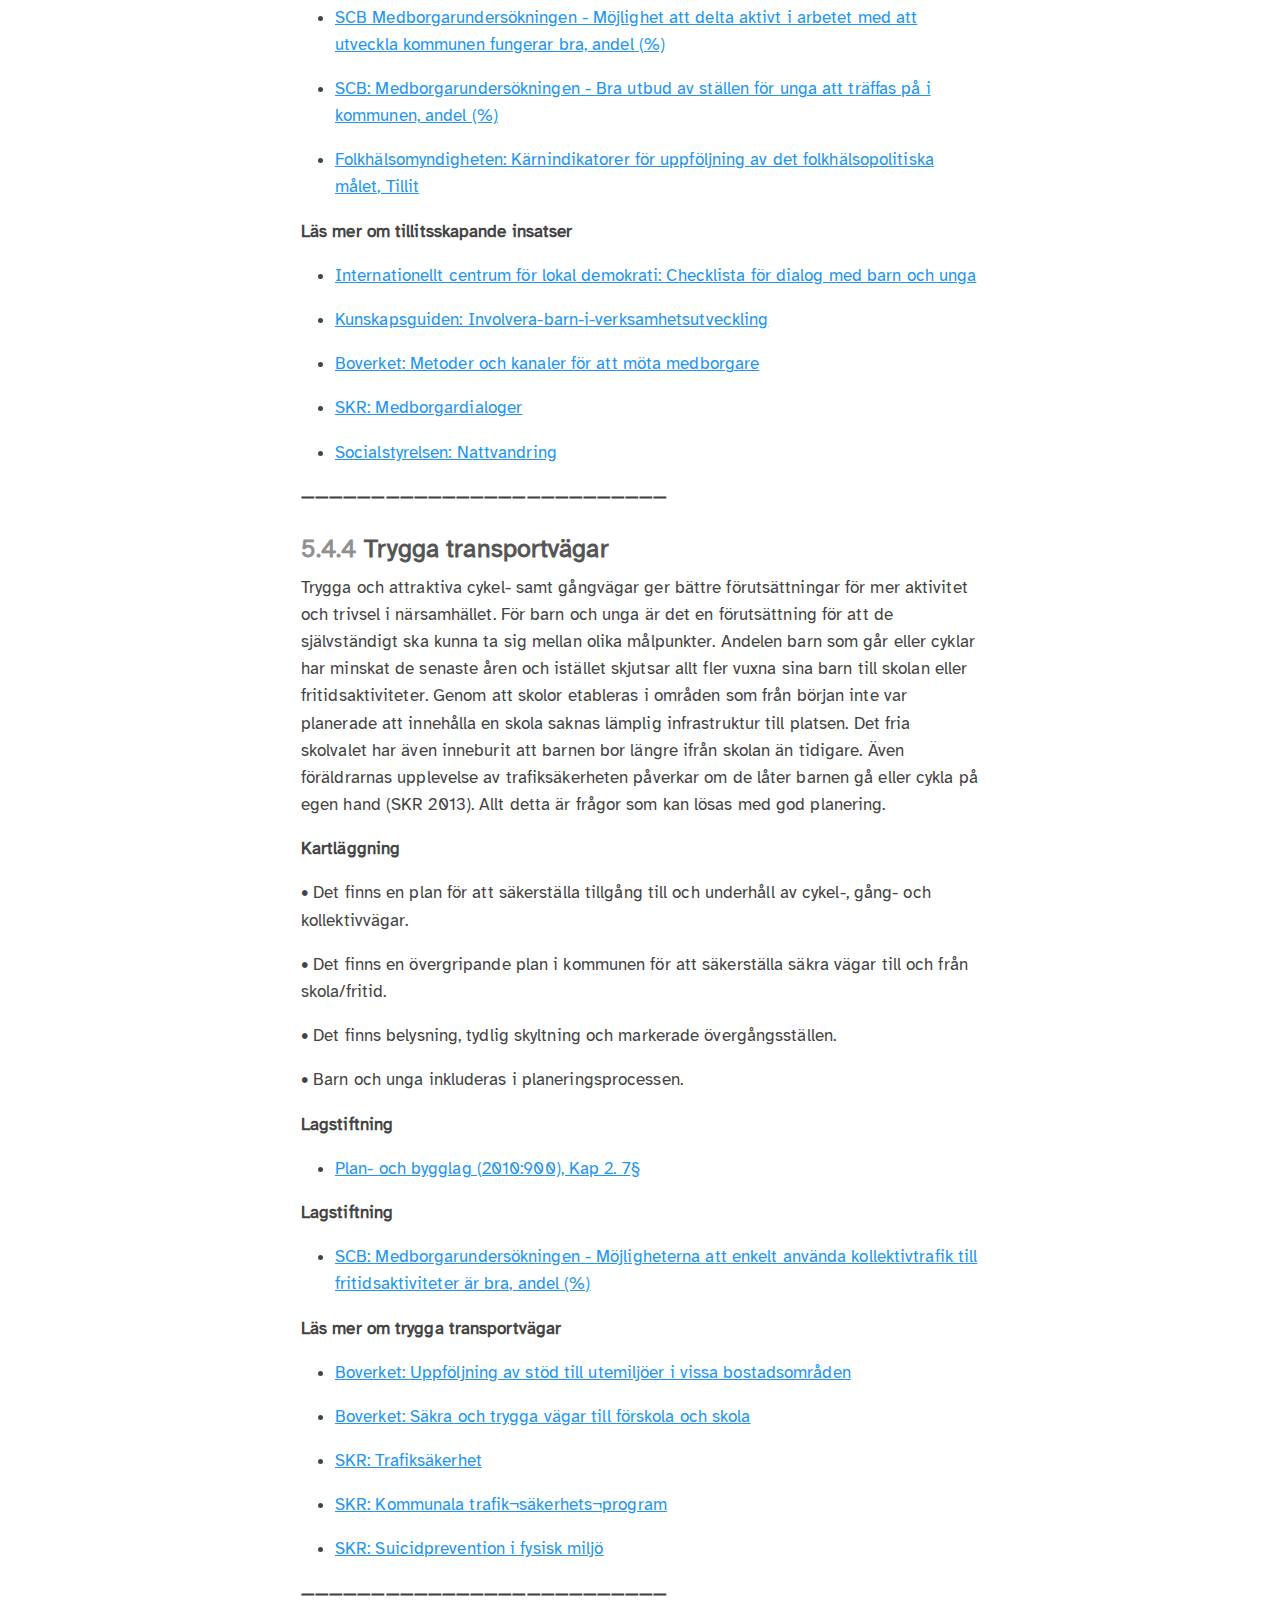
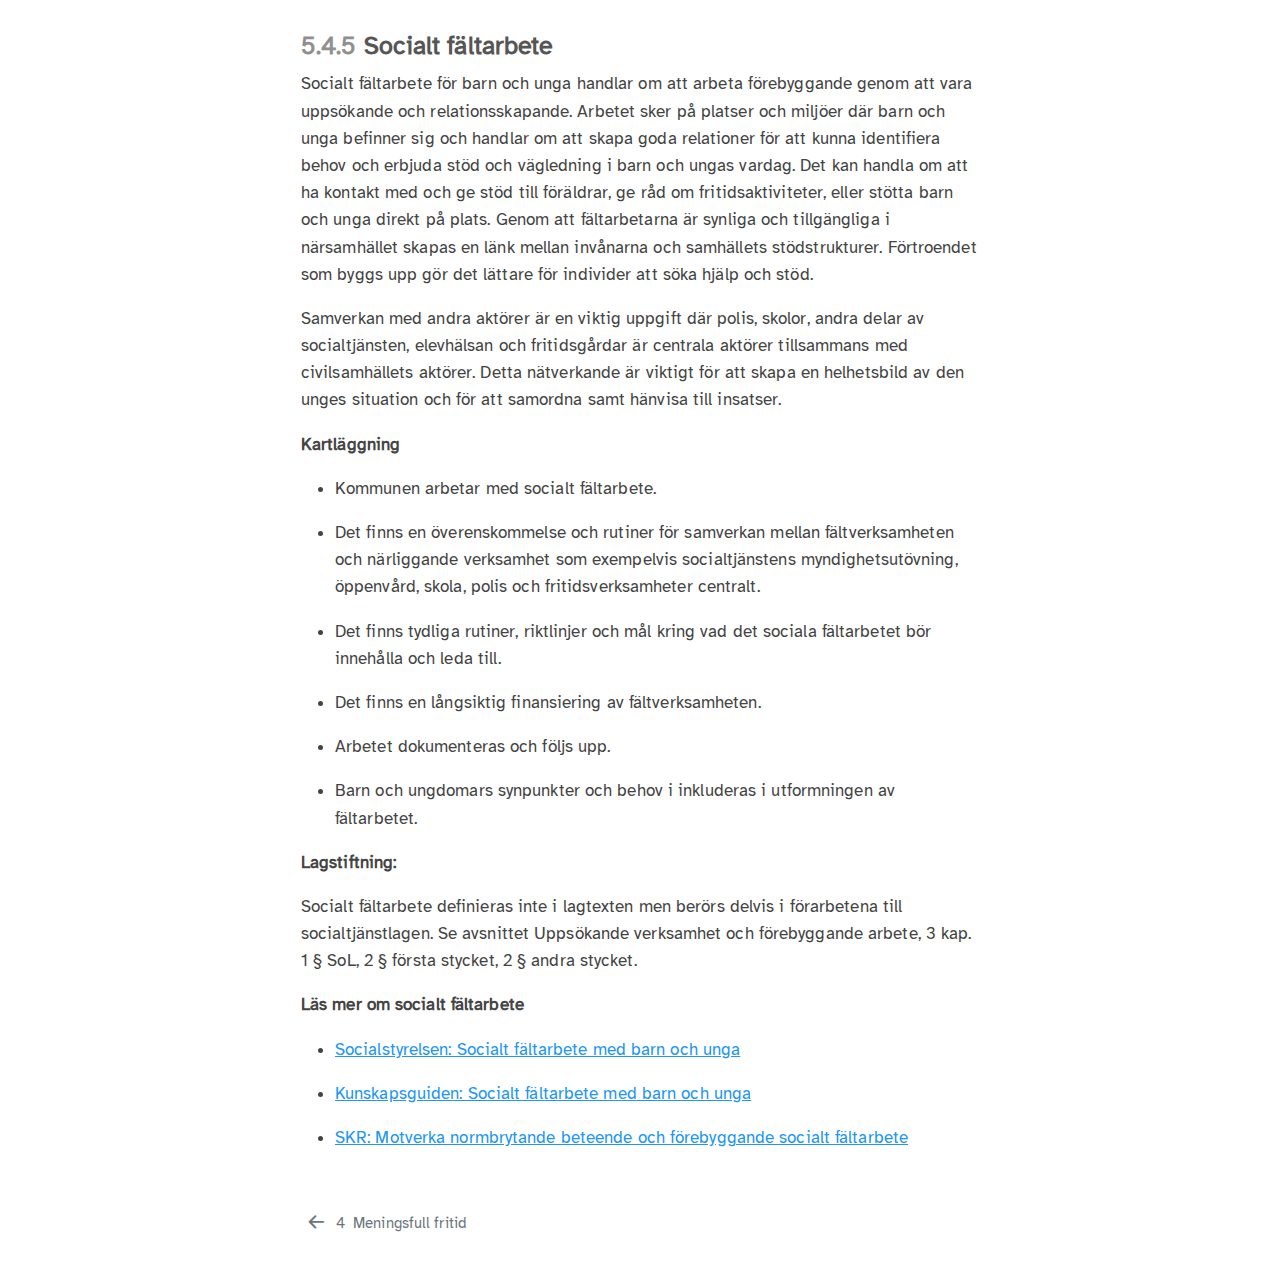
==== commit 37881960: "Uppdateringar utifrån mejl med Kajsa 25-01-14" ====
--- a/docs/community.html
+++ b/docs/community.html
@@ -266,7 +266,7 @@
 <li><p><a href="hhttps://bra.se/forebygga-brott/arbeta-brottsforebyggande.html">BRÅ:Arbeta brottsförebyggande</a></p></li>
 <li><p><a href="https://www.boverket.se/sv/PBL-kunskapsbanken/teman/medborgardialog/metoder/gaturer-och-trygghetsvandringar/">Boverket: Vägledning: Gåturer och Trygghetsvandring</a></p></li>
 </ul>
-<p><strong>———————————————————————————————————————————————————————</strong></p>
+<p><strong>——————————————————————————</strong></p>
 </section>
 <section id="sociala-värden-i-samhällsplaneringsprocessen" class="level3" data-number="5.4.2">
 <h3 data-number="5.4.2" class="anchored" data-anchor-id="sociala-värden-i-samhällsplaneringsprocessen"><span class="header-section-number">5.4.2</span> Sociala värden i samhällsplaneringsprocessen</h3>
@@ -292,7 +292,7 @@
 <li><p><a href="https://www.boverket.se/sv/PBL-kunskapsbanken/teman/medborgardialog/metoder/skola_forskola/">Boverket: Att involvera barn i fysisk planering</a></p></li>
 <li><p><a href="https://icld.se/publikationer/checklist-for-dialogue-with-children-and-young-people/">Internationellt centrum för lokal demokrati: Checklista för dialog med barn och unga</a></p></li>
 </ul>
-<p><strong>———————————————————————————————————————————————————————</strong></p>
+<p><strong>——————————————————————————</strong></p>
 </section>
 <section id="insatser-för-att-stärka-tillit" class="level3" data-number="5.4.3">
 <h3 data-number="5.4.3" class="anchored" data-anchor-id="insatser-för-att-stärka-tillit"><span class="header-section-number">5.4.3</span> Insatser för att stärka tillit</h3>
@@ -321,7 +321,7 @@
 <li><p><a href="hhttps://skr.se/skr/demokratiledningstyrning/medborgardialogsamverkan/medborgardialog.372.html">SKR: Medborgardialoger</a></p></li>
 <li><p><a href="https://www.socialstyrelsen.se/kunskapsstod-och-regler/omraden/barn-och-unga/unga-som-begar-brott/exempel-brottsforebyggande-metoder/nattvandring/">Socialstyrelsen: Nattvandring</a></p></li>
 </ul>
-<p><strong>———————————————————————————————————————————————————————</strong></p>
+<p><strong>——————————————————————————</strong></p>
 </section>
 <section id="trygga-transportvägar" class="level3" data-number="5.4.4">
 <h3 data-number="5.4.4" class="anchored" data-anchor-id="trygga-transportvägar"><span class="header-section-number">5.4.4</span> Trygga transportvägar</h3>
@@ -347,7 +347,7 @@
 <li><p><a href="https://skr.se/skr/tjanster/rapporterochskrifter/publikationer/kommunalatrafiksakerhetsprogram.65099.html">SKR: Kommunala trafik¬säkerhets¬program</a></p></li>
 <li><p><a href="https://skr.se/skr/samhallsplaneringinfrastruktur/trafikinfrastruktur/trafikplaneringtrafiksakerhet/trafiksakerhet/suicidpreventionifysiskmiljo.28029.html">SKR: Suicidprevention i fysisk miljö</a></p></li>
 </ul>
-<p><strong>———————————————————————————————————————————————————————</strong></p>
+<p><strong>——————————————————————————</strong></p>
 </section>
 <section id="socialt-fältarbete" class="level3" data-number="5.4.5">
 <h3 data-number="5.4.5" class="anchored" data-anchor-id="socialt-fältarbete"><span class="header-section-number">5.4.5</span> Socialt fältarbete</h3>
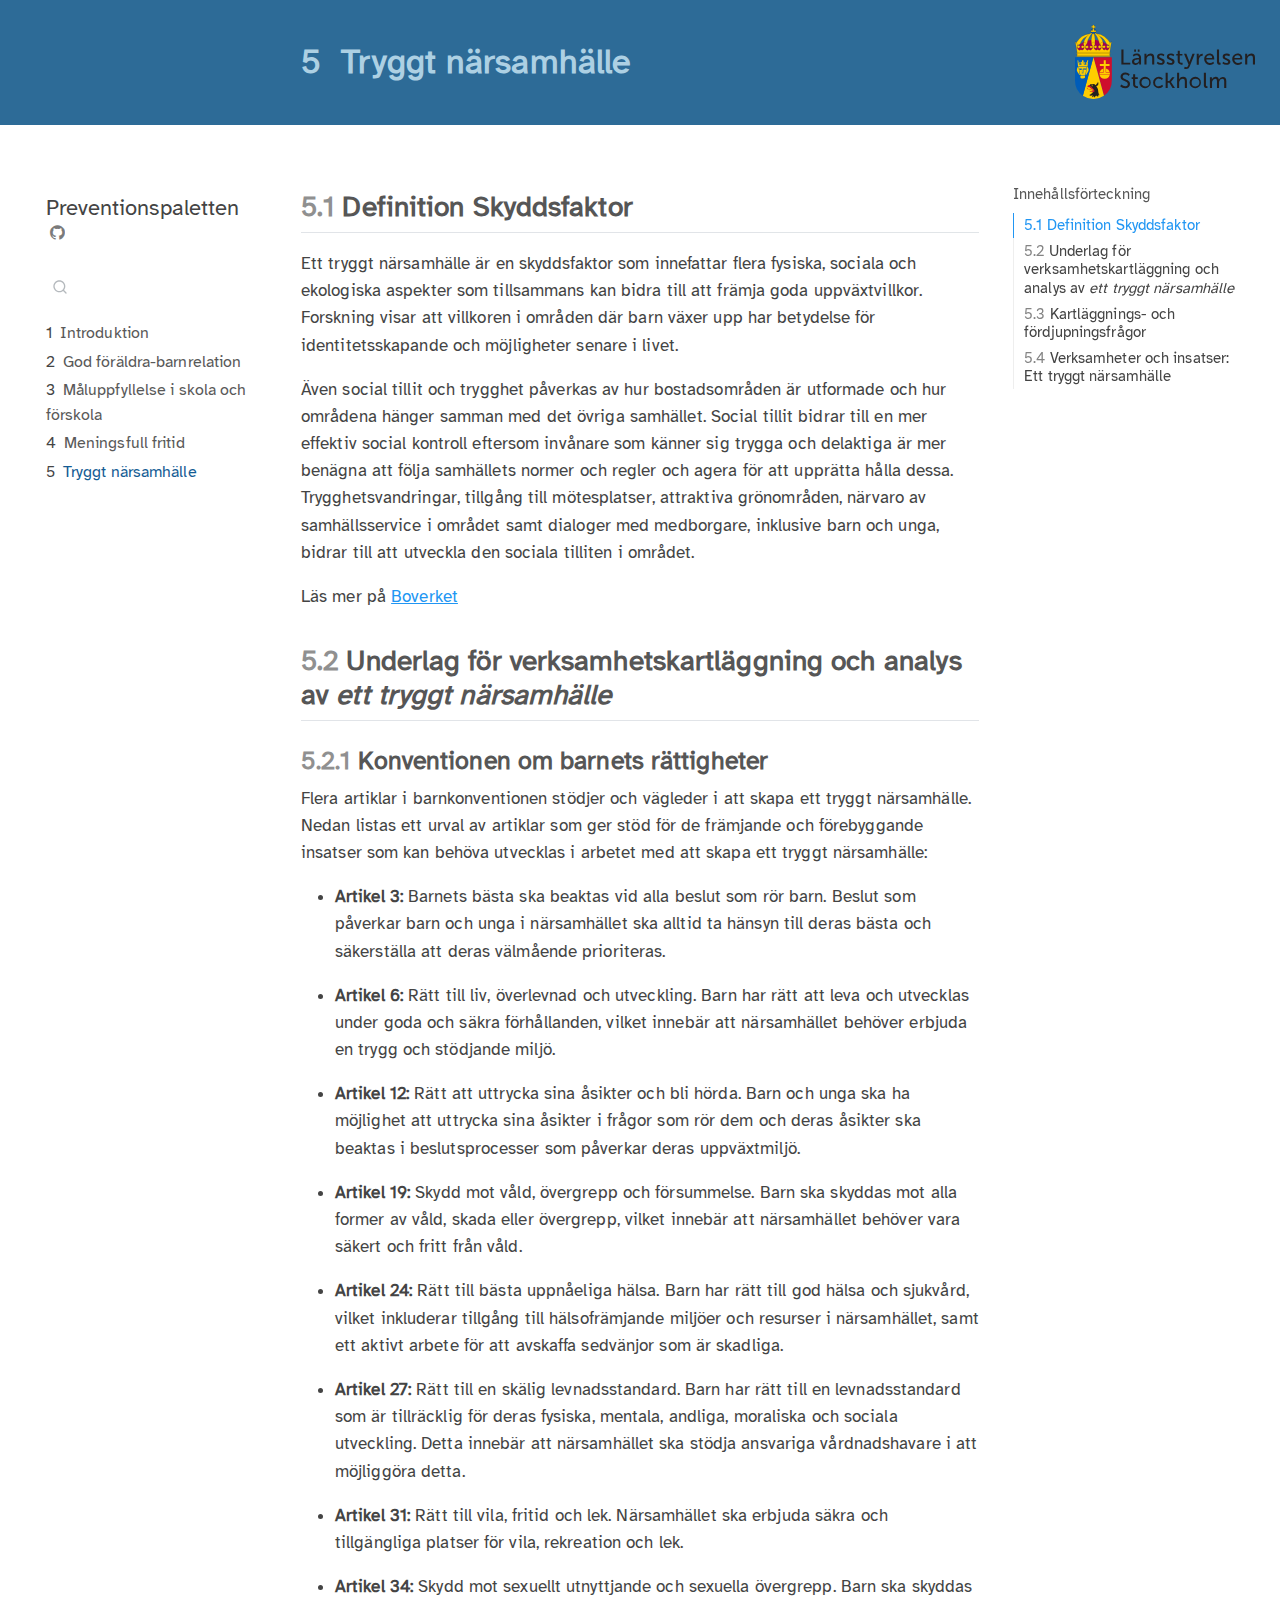
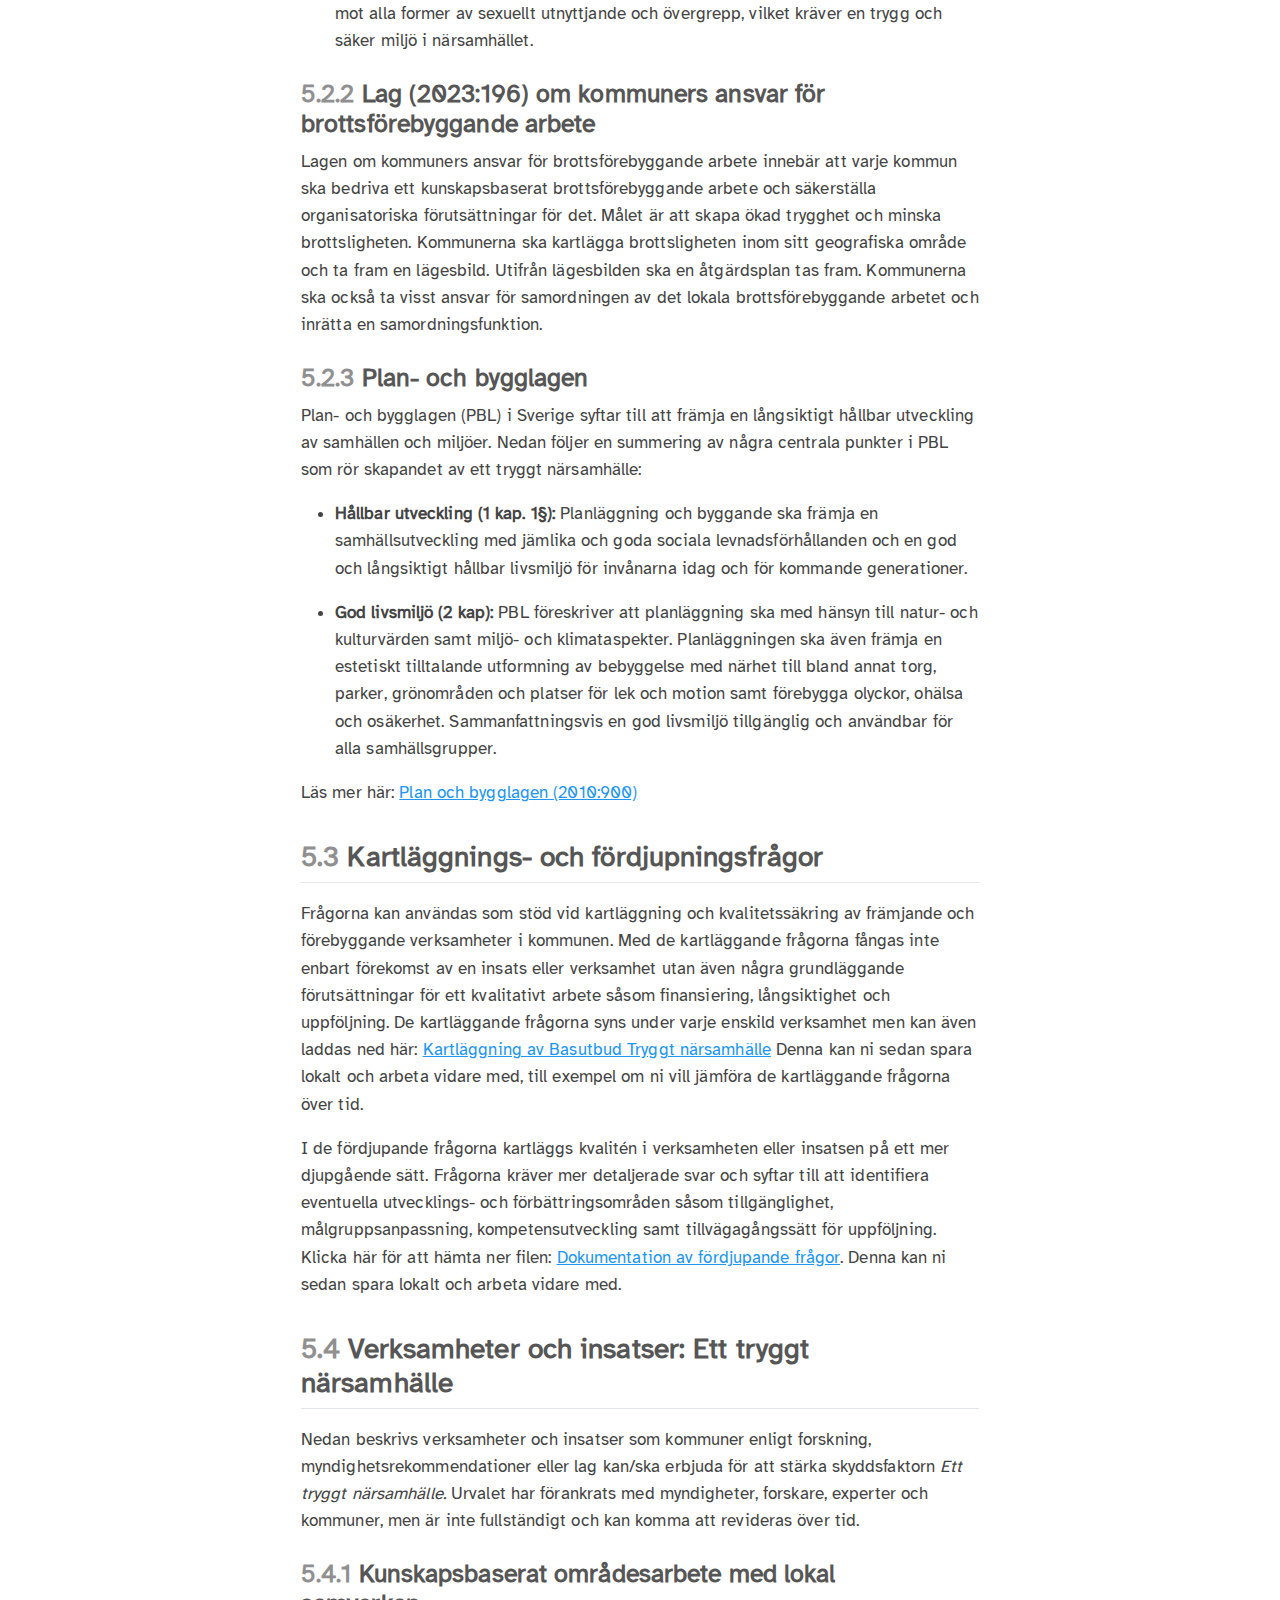
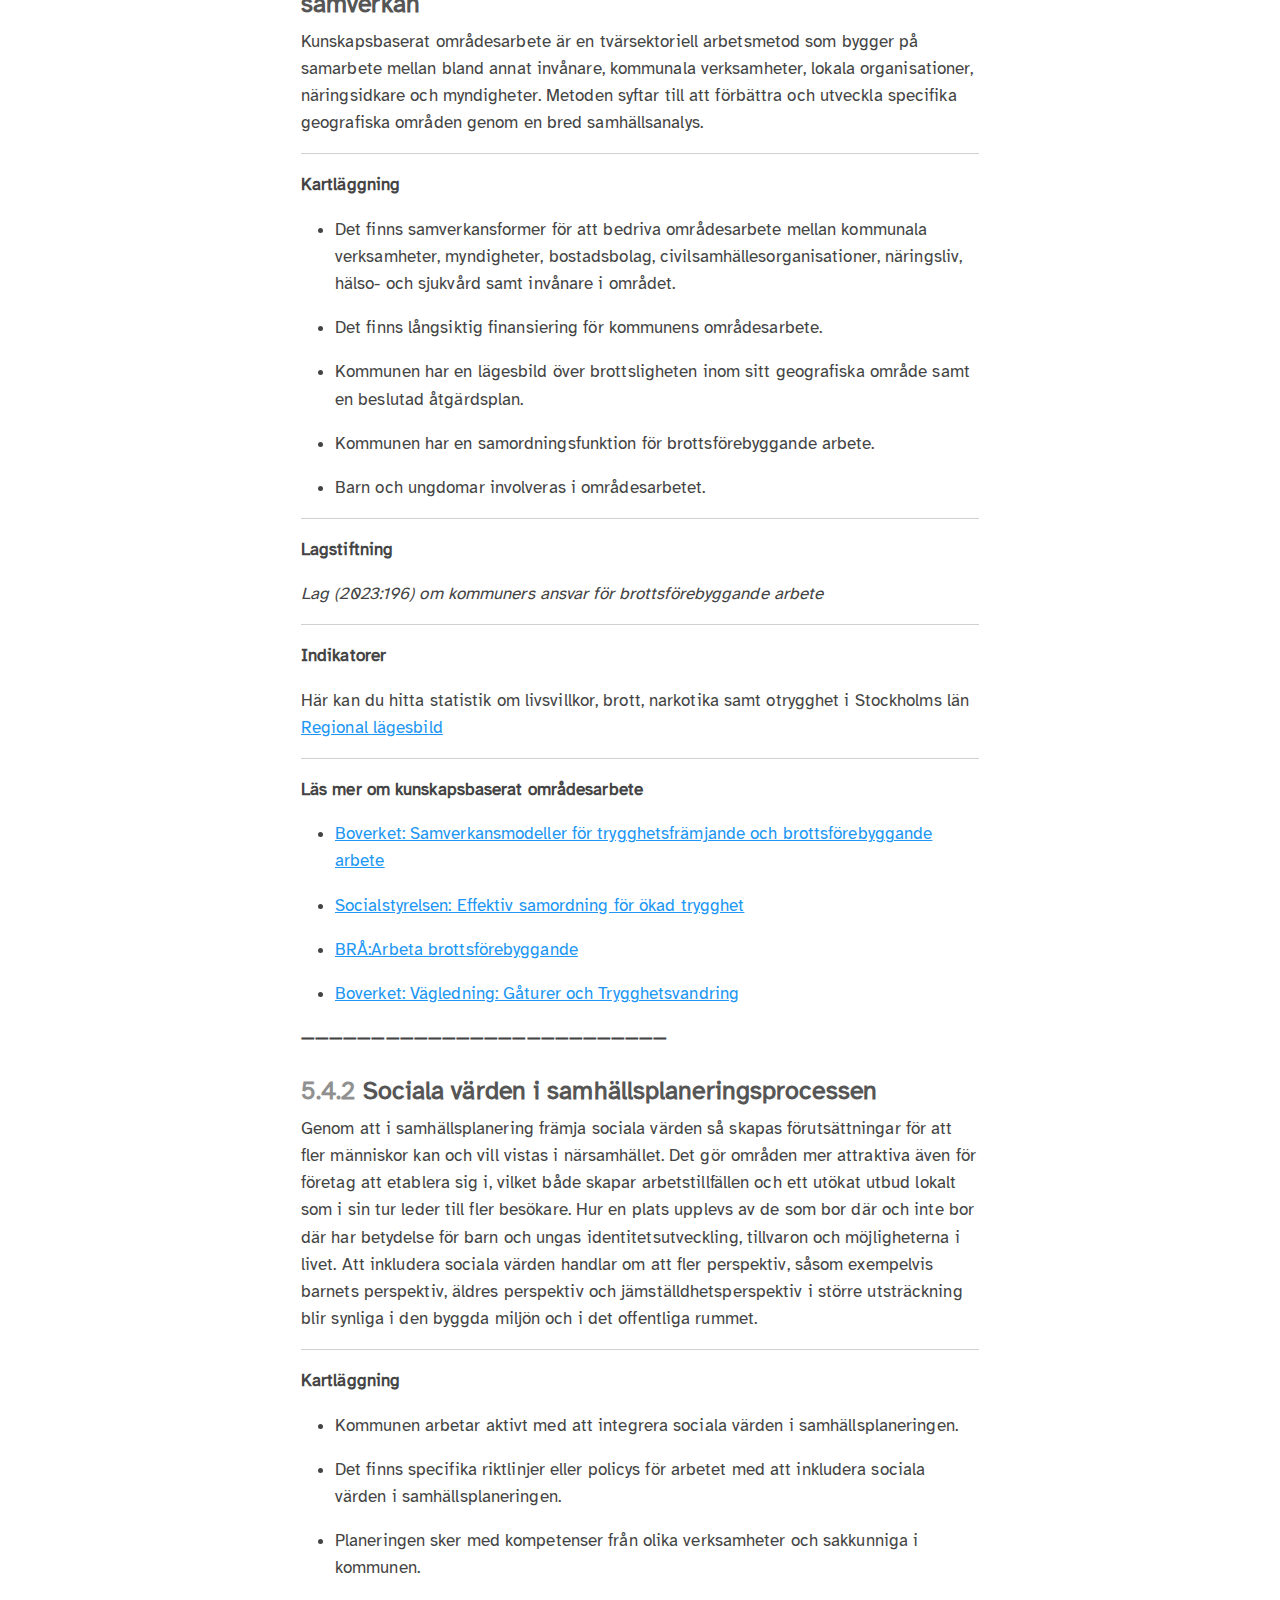
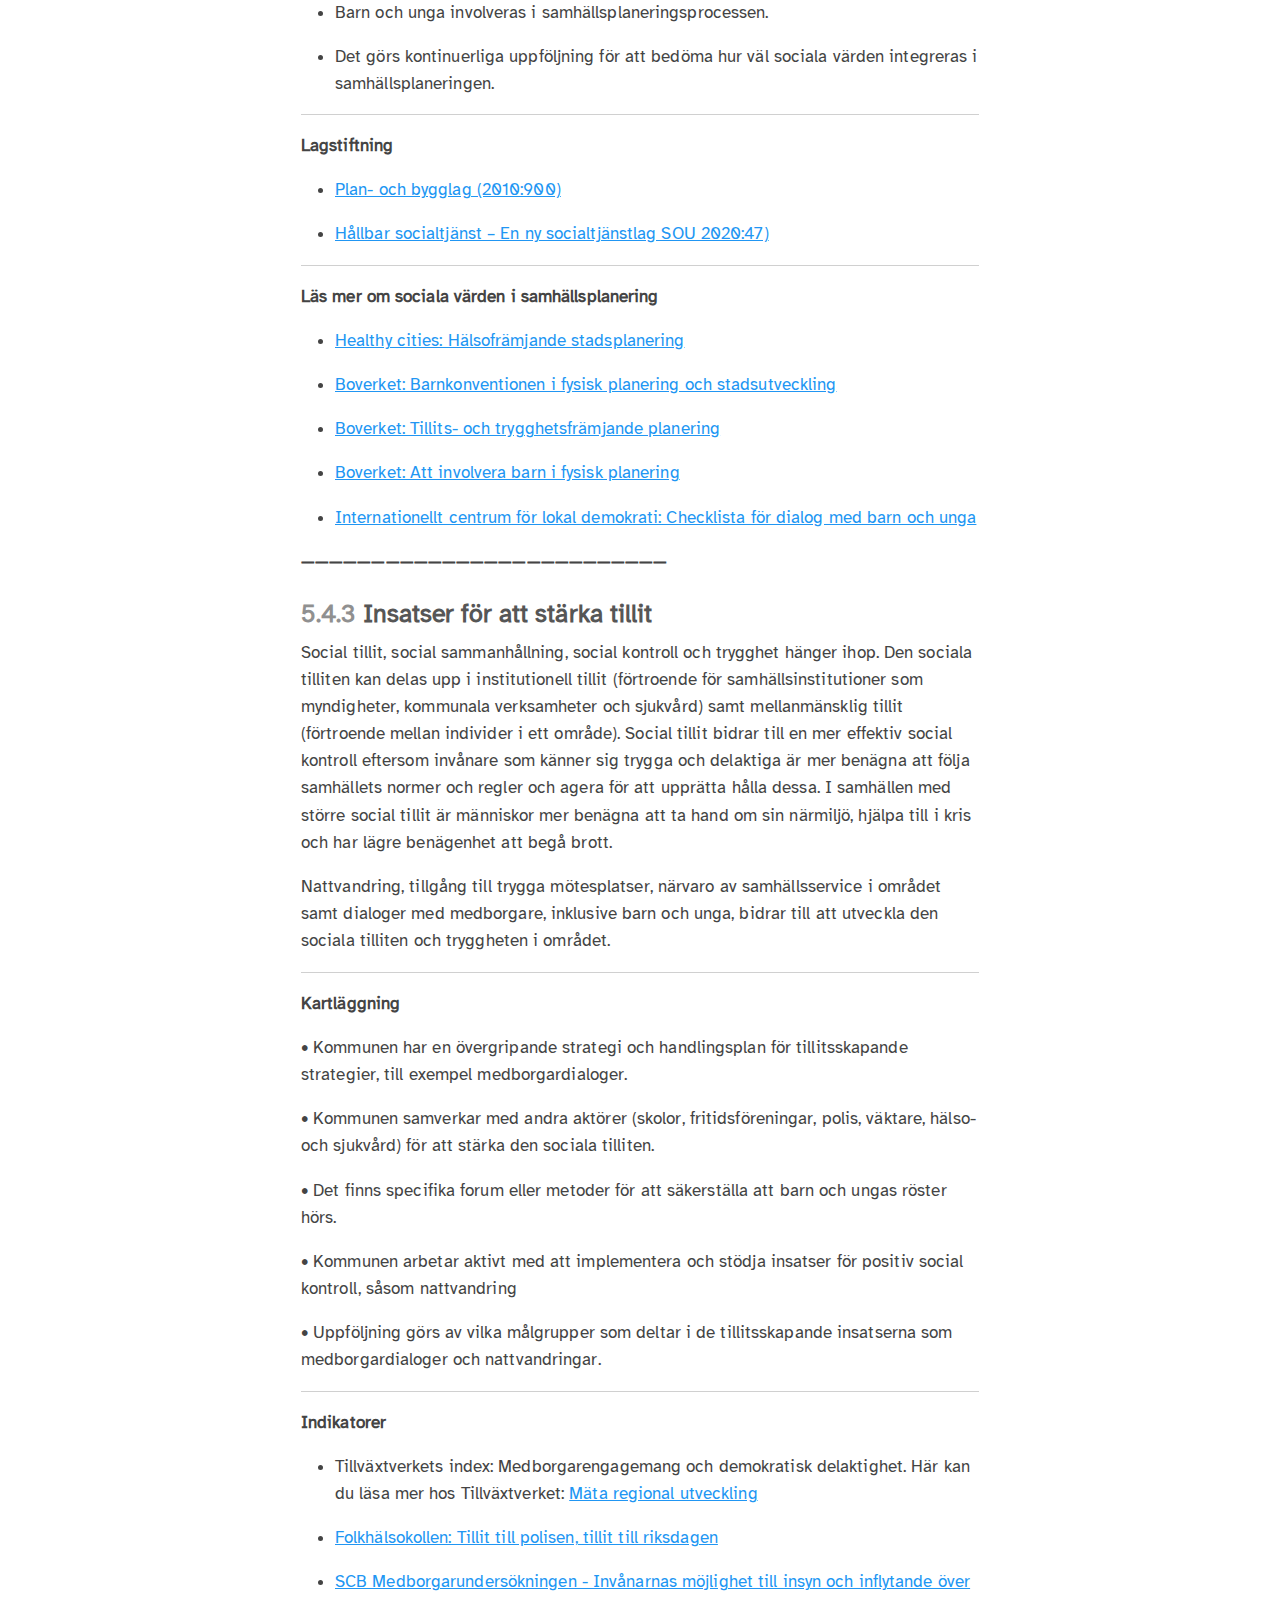
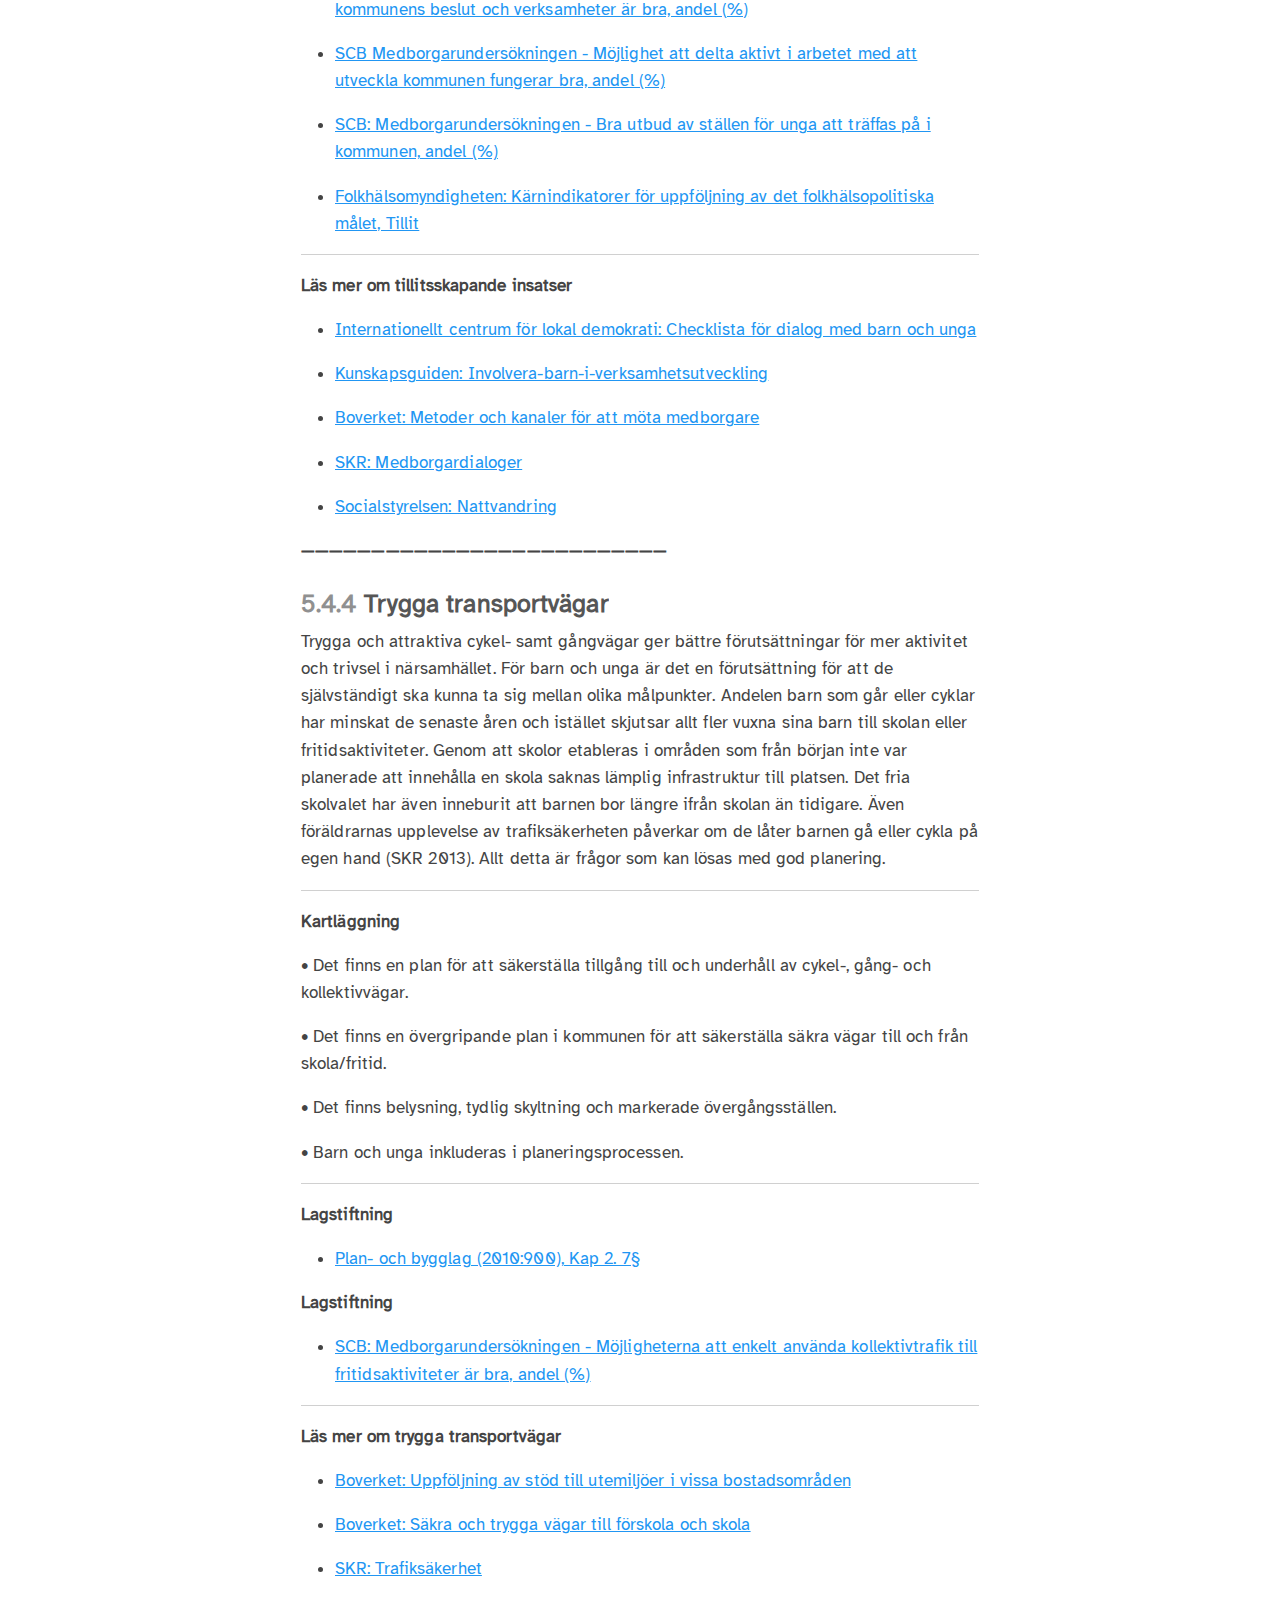
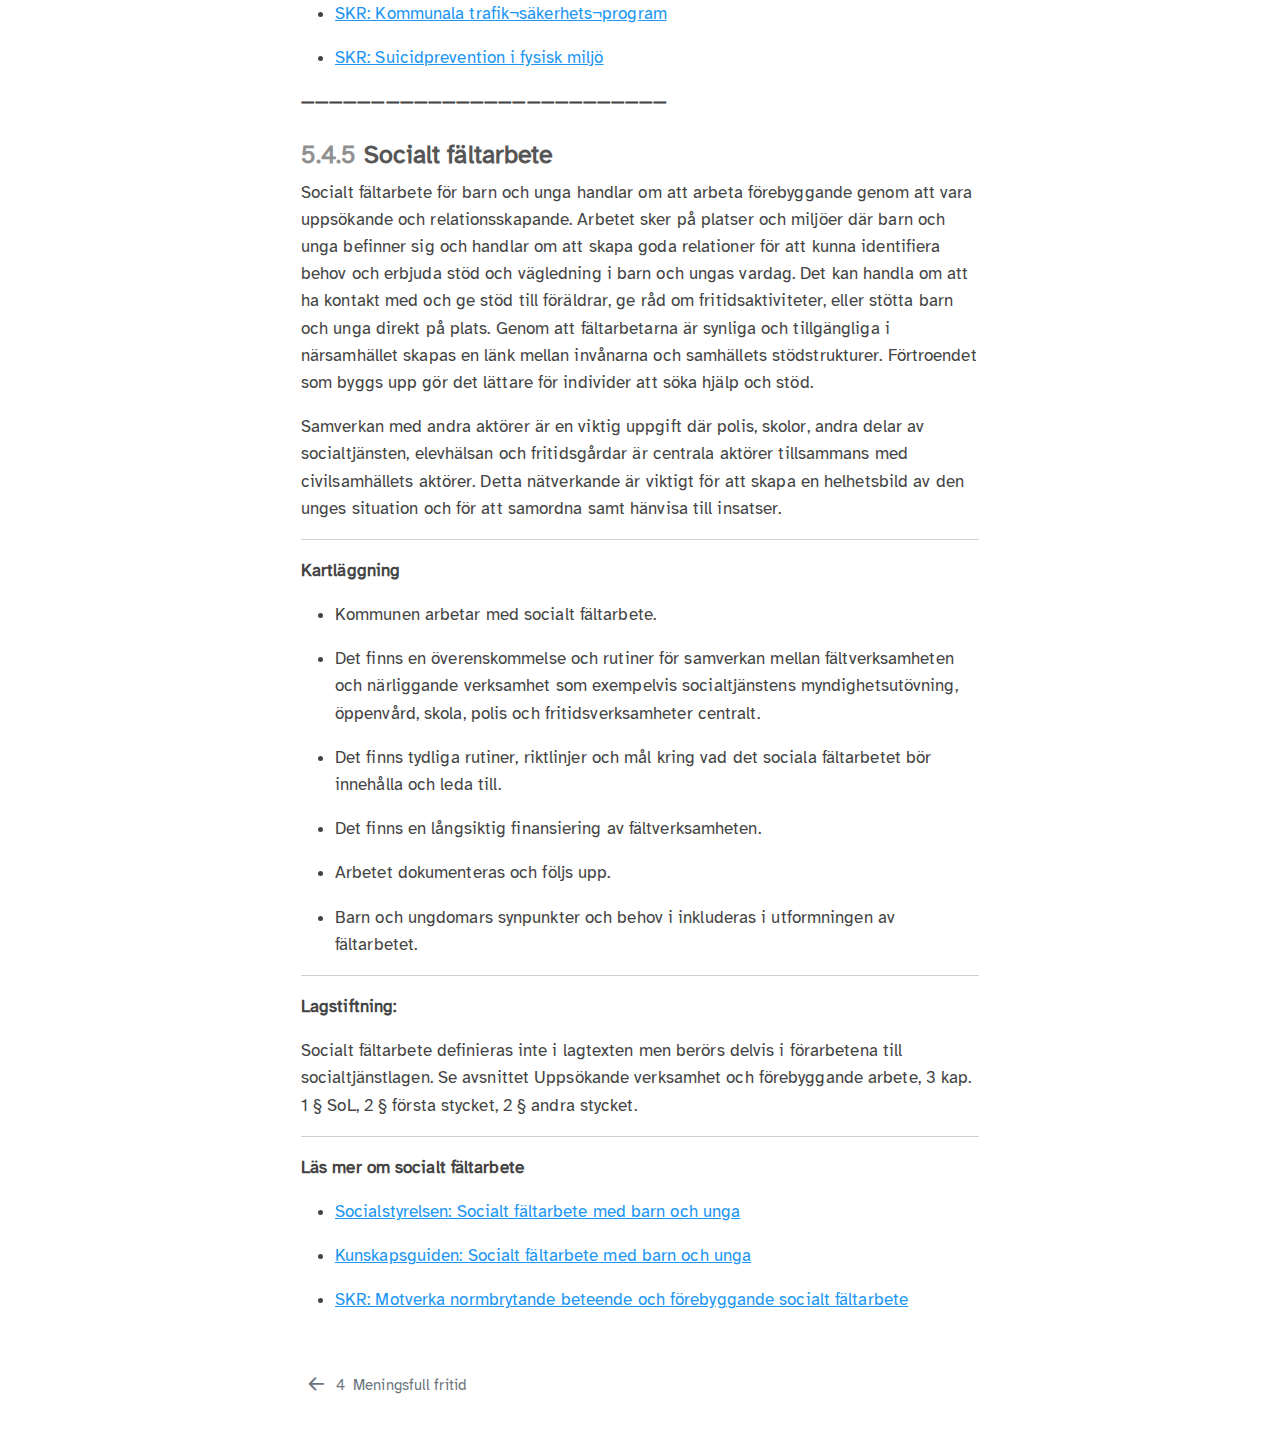
==== commit 6a8c25f0: "Uppdateringar i layout" ====
--- a/docs/community.html
+++ b/docs/community.html
@@ -7,7 +7,7 @@
 <meta name="viewport" content="width=device-width, initial-scale=1.0, user-scalable=yes">
 
 
-<title>Preventionspaletten - Ett stöd för verksamhetskartläggning och analys utifrån skyddsfaktorer för barn &amp; unga - 5&nbsp; Tryggt närsamhälle</title>
+<title>Preventionspaletten - 5&nbsp; Tryggt närsamhälle</title>
 <style>
 code{white-space: pre-wrap;}
 span.smallcaps{font-variant: small-caps;}
@@ -121,7 +121,7 @@
   <nav id="quarto-sidebar" class="sidebar collapse collapse-horizontal sidebar-navigation floating overflow-auto">
     <div class="pt-lg-2 mt-2 text-left sidebar-header">
     <div class="sidebar-title mb-0 py-0">
-      <a href="./">Preventionspaletten - Ett stöd för verksamhetskartläggning och analys utifrån skyddsfaktorer för barn &amp; unga</a> 
+      <a href="./">Preventionspaletten</a> 
         <div class="sidebar-tools-main">
     <a href="https://github.com/pgmj" title="Source Code" class="quarto-navigation-tool px-1" aria-label="Source Code"><i class="bi bi-github"></i></a>
 </div>
@@ -207,7 +207,6 @@
 </section>
 <section id="underlag-för-verksamhetskartläggning-och-analys-av-ett-tryggt-närsamhälle" class="level2" data-number="5.2">
 <h2 data-number="5.2" class="anchored" data-anchor-id="underlag-för-verksamhetskartläggning-och-analys-av-ett-tryggt-närsamhälle"><span class="header-section-number">5.2</span> Underlag för verksamhetskartläggning och analys av <em>ett tryggt närsamhälle</em></h2>
-<p>I denna del av basutbudet beskrivs verksamheter och insatser som kommuner enligt forskning, myndighetsrekommendationer eller lag kan/ska erbjuda och som stärker skyddsfaktorn ett tryggt närsamhälle. Urvalet har förankrats med myndigheter, forskare, experter och kommuner, men är inte fullständigt och kan komma att revideras över tid.</p>
 <section id="konventionen-om-barnets-rättigheter" class="level3" data-number="5.2.1">
 <h3 data-number="5.2.1" class="anchored" data-anchor-id="konventionen-om-barnets-rättigheter"><span class="header-section-number">5.2.1</span> Konventionen om barnets rättigheter</h3>
 <p>Flera artiklar i barnkonventionen stödjer och vägleder i att skapa ett tryggt närsamhälle. Nedan listas ett urval av artiklar som ger stöd för de främjande och förebyggande insatser som kan behöva utvecklas i arbetet med att skapa ett tryggt närsamhälle:</p>
@@ -247,6 +246,7 @@
 <section id="kunskapsbaserat-områdesarbete-med-lokal-samverkan" class="level3" data-number="5.4.1">
 <h3 data-number="5.4.1" class="anchored" data-anchor-id="kunskapsbaserat-områdesarbete-med-lokal-samverkan"><span class="header-section-number">5.4.1</span> Kunskapsbaserat områdesarbete med lokal samverkan</h3>
 <p>Kunskapsbaserat områdesarbete är en tvärsektoriell arbetsmetod som bygger på samarbete mellan bland annat invånare, kommunala verksamheter, lokala organisationer, näringsidkare och myndigheter. Metoden syftar till att förbättra och utveckla specifika geografiska områden genom en bred samhällsanalys.</p>
+<hr>
 <p><strong>Kartläggning</strong></p>
 <ul>
 <li><p>Det finns samverkansformer för att bedriva områdesarbete mellan kommunala verksamheter, myndigheter, bostadsbolag, civilsamhällesorganisationer, näringsliv, hälso- och sjukvård samt invånare i området.</p></li>
@@ -255,10 +255,13 @@
 <li><p>Kommunen har en samordningsfunktion för brottsförebyggande arbete.</p></li>
 <li><p>Barn och ungdomar involveras i områdesarbetet.</p></li>
 </ul>
+<hr>
 <p><strong>Lagstiftning</strong></p>
 <p><em>Lag (2023:196) om kommuners ansvar för brottsförebyggande arbete</em></p>
+<hr>
 <p><strong>Indikatorer</strong></p>
 <p>Här kan du hitta statistik om livsvillkor, brott, narkotika samt otrygghet i Stockholms län <a href="https://storymaps.arcgis.com/collections/8b89cbe67c354d2bb6f2215241f7f218/">Regional lägesbild</a></p>
+<hr>
 <p><strong>Läs mer om kunskapsbaserat områdesarbete</strong></p>
 <ul>
 <li><p><a href="https://www.boverket.se/sv/samhallsplanering/stadsutveckling/brottsforebyggande-och-trygghetsskapande-atgarder/metoder/samverkansmodeller/">Boverket: Samverkansmodeller för trygghetsfrämjande och brottsförebyggande arbete</a></p></li>
@@ -271,6 +274,7 @@
 <section id="sociala-värden-i-samhällsplaneringsprocessen" class="level3" data-number="5.4.2">
 <h3 data-number="5.4.2" class="anchored" data-anchor-id="sociala-värden-i-samhällsplaneringsprocessen"><span class="header-section-number">5.4.2</span> Sociala värden i samhällsplaneringsprocessen</h3>
 <p>Genom att i samhällsplanering främja sociala värden så skapas förutsättningar för att fler människor kan och vill vistas i närsamhället. Det gör områden mer attraktiva även för företag att etablera sig i, vilket både skapar arbetstillfällen och ett utökat utbud lokalt som i sin tur leder till fler besökare. Hur en plats upplevs av de som bor där och inte bor där har betydelse för barn och ungas identitetsutveckling, tillvaron och möjligheterna i livet. Att inkludera sociala värden handlar om att fler perspektiv, såsom exempelvis barnets perspektiv, äldres perspektiv och jämställdhetsperspektiv i större utsträckning blir synliga i den byggda miljön och i det offentliga rummet.</p>
+<hr>
 <p><strong>Kartläggning</strong></p>
 <ul>
 <li><p>Kommunen arbetar aktivt med att integrera sociala värden i samhällsplaneringen.</p></li>
@@ -279,11 +283,13 @@
 <li><p>Barn och unga involveras i samhällsplaneringsprocessen.</p></li>
 <li><p>Det görs kontinuerliga uppföljning för att bedöma hur väl sociala värden integreras i samhällsplaneringen.</p></li>
 </ul>
+<hr>
 <p><strong>Lagstiftning</strong></p>
 <ul>
 <li><p><a href="https://www.riksdagen.se/sv/dokument-och-lagar/dokument/svensk-forfattningssamling/plan-och-bygglag-2010900_sfs-2010-900/#K2">Plan- och bygglag (2010:900)</a></p></li>
 <li><p><a href="https://www.regeringen.se/rattsliga-dokument/statens-offentliga-utredningar/2020/08/sou-202047/">Hållbar socialtjänst – En ny socialtjänstlag SOU 2020:47)</a></p></li>
 </ul>
+<hr>
 <p><strong>Läs mer om sociala värden i samhällsplanering</strong></p>
 <ul>
 <li><p><a href="https://healthycities.se/wp-content/uploads/2013/07/Slutversion-h%C3%A4lsofr-stadsplan-2013-maj1.pdf">Healthy cities: Hälsofrämjande stadsplanering</a></p></li>
@@ -298,12 +304,14 @@
 <h3 data-number="5.4.3" class="anchored" data-anchor-id="insatser-för-att-stärka-tillit"><span class="header-section-number">5.4.3</span> Insatser för att stärka tillit</h3>
 <p>Social tillit, social sammanhållning, social kontroll och trygghet hänger ihop. Den sociala tilliten kan delas upp i institutionell tillit (förtroende för samhällsinstitutioner som myndigheter, kommunala verksamheter och sjukvård) samt mellanmänsklig tillit (förtroende mellan individer i ett område). Social tillit bidrar till en mer effektiv social kontroll eftersom invånare som känner sig trygga och delaktiga är mer benägna att följa samhällets normer och regler och agera för att upprätta hålla dessa. I samhällen med större social tillit är människor mer benägna att ta hand om sin närmiljö, hjälpa till i kris och har lägre benägenhet att begå brott.</p>
 <p>Nattvandring, tillgång till trygga mötesplatser, närvaro av samhällsservice i området samt dialoger med medborgare, inklusive barn och unga, bidrar till att utveckla den sociala tilliten och tryggheten i området.</p>
+<hr>
 <p><strong>Kartläggning</strong></p>
 <p>• Kommunen har en övergripande strategi och handlingsplan för tillitsskapande strategier, till exempel medborgardialoger.</p>
 <p>• Kommunen samverkar med andra aktörer (skolor, fritidsföreningar, polis, väktare, hälso- och sjukvård) för att stärka den sociala tilliten.</p>
 <p>• Det finns specifika forum eller metoder för att säkerställa att barn och ungas röster hörs.</p>
 <p>• Kommunen arbetar aktivt med att implementera och stödja insatser för positiv social kontroll, såsom nattvandring</p>
 <p>• Uppföljning görs av vilka målgrupper som deltar i de tillitsskapande insatserna som medborgardialoger och nattvandringar.</p>
+<hr>
 <p><strong>Indikatorer</strong></p>
 <ul>
 <li><p>Tillväxtverkets index: Medborgarengagemang och demokratisk delaktighet. Här kan du läsa mer hos Tillväxtverket: <a href="https://tillvaxtverket.se/download/18.6855bfcf184896002ffc94/1668765928629/M%C3%A4ta%20Regional%20utveckling.pdf">Mäta regional utveckling</a></p></li>
@@ -313,6 +321,7 @@
 <li><p><a href="https://www.statistikdatabasen.scb.se/pxweb/sv/ssd/START__ME__ME0003/">SCB: Medborgarundersökningen - Bra utbud av ställen för unga att träffas på i kommunen, andel (%)</a></p></li>
 <li><p><a href="https://folkhalsomyndigheten.se/publikationer-och-material/publikationsarkiv/k/karnindikatorer-for-uppfoljning-av-det-folkhalsopolitiska-malet/">Folkhälsomyndigheten: Kärnindikatorer för uppföljning av det folkhälsopolitiska målet, Tillit</a></p></li>
 </ul>
+<hr>
 <p><strong>Läs mer om tillitsskapande insatser</strong></p>
 <ul>
 <li><p><a href="https://icld.se/publikationer/checklist-for-dialogue-with-children-and-young-people/">Internationellt centrum för lokal demokrati: Checklista för dialog med barn och unga</a></p></li>
@@ -326,11 +335,13 @@
 <section id="trygga-transportvägar" class="level3" data-number="5.4.4">
 <h3 data-number="5.4.4" class="anchored" data-anchor-id="trygga-transportvägar"><span class="header-section-number">5.4.4</span> Trygga transportvägar</h3>
 <p>Trygga och attraktiva cykel- samt gångvägar ger bättre förutsättningar för mer aktivitet och trivsel i närsamhället. För barn och unga är det en förutsättning för att de självständigt ska kunna ta sig mellan olika målpunkter. Andelen barn som går eller cyklar har minskat de senaste åren och istället skjutsar allt fler vuxna sina barn till skolan eller fritidsaktiviteter. Genom att skolor etableras i områden som från början inte var planerade att innehålla en skola saknas lämplig infrastruktur till platsen. Det fria skolvalet har även inneburit att barnen bor längre ifrån skolan än tidigare. Även föräldrarnas upplevelse av trafiksäkerheten påverkar om de låter barnen gå eller cykla på egen hand (SKR 2013). Allt detta är frågor som kan lösas med god planering.</p>
+<hr>
 <p><strong>Kartläggning</strong></p>
 <p>• Det finns en plan för att säkerställa tillgång till och underhåll av cykel-, gång- och kollektivvägar.</p>
 <p>• Det finns en övergripande plan i kommunen för att säkerställa säkra vägar till och från skola/fritid.</p>
 <p>• Det finns belysning, tydlig skyltning och markerade övergångsställen.</p>
 <p>• Barn och unga inkluderas i planeringsprocessen.</p>
+<hr>
 <p><strong>Lagstiftning</strong></p>
 <ul>
 <li><a href="https://www.riksdagen.se/sv/dokument-och-lagar/dokument/svensk-forfattningssamling/plan-och-bygglag-2010900_sfs-2010-900/#K2">Plan- och bygglag (2010:900), Kap 2. 7§</a></li>
@@ -339,6 +350,7 @@
 <ul>
 <li><a href="https://www.statistikdatabasen.scb.se/pxweb/sv/ssd/START__ME__ME0003/">SCB: Medborgarundersökningen - Möjligheterna att enkelt använda kollektivtrafik till fritidsaktiviteter är bra, andel (%)</a></li>
 </ul>
+<hr>
 <p><strong>Läs mer om trygga transportvägar</strong></p>
 <ul>
 <li><p><a href="https://www.boverket.se/sv/om-boverket/publicerat-av-boverket/publikationer/2019/uppfoljning-av-stod-till-utemiljoer-i-vissa-bostadsomraden/">Boverket: Uppföljning av stöd till utemiljöer i vissa bostadsområden</a></p></li>
@@ -353,6 +365,7 @@
 <h3 data-number="5.4.5" class="anchored" data-anchor-id="socialt-fältarbete"><span class="header-section-number">5.4.5</span> Socialt fältarbete</h3>
 <p>Socialt fältarbete för barn och unga handlar om att arbeta förebyggande genom att vara uppsökande och relationsskapande. Arbetet sker på platser och miljöer där barn och unga befinner sig och handlar om att skapa goda relationer för att kunna identifiera behov och erbjuda stöd och vägledning i barn och ungas vardag. Det kan handla om att ha kontakt med och ge stöd till föräldrar, ge råd om fritidsaktiviteter, eller stötta barn och unga direkt på plats. Genom att fältarbetarna är synliga och tillgängliga i närsamhället skapas en länk mellan invånarna och samhällets stödstrukturer. Förtroendet som byggs upp gör det lättare för individer att söka hjälp och stöd.</p>
 <p>Samverkan med andra aktörer är en viktig uppgift där polis, skolor, andra delar av socialtjänsten, elevhälsan och fritidsgårdar är centrala aktörer tillsammans med civilsamhällets aktörer. Detta nätverkande är viktigt för att skapa en helhetsbild av den unges situation och för att samordna samt hänvisa till insatser.</p>
+<hr>
 <p><strong>Kartläggning</strong></p>
 <ul>
 <li><p>Kommunen arbetar med socialt fältarbete.</p></li>
@@ -362,8 +375,10 @@
 <li><p>Arbetet dokumenteras och följs upp.</p></li>
 <li><p>Barn och ungdomars synpunkter och behov i inkluderas i utformningen av fältarbetet.</p></li>
 </ul>
+<hr>
 <p><strong>Lagstiftning:</strong></p>
 <p>Socialt fältarbete definieras inte i lagtexten men berörs delvis i förarbetena till socialtjänstlagen. Se avsnittet Uppsökande verksamhet och förebyggande arbete, 3 kap. 1 § SoL, 2 § första stycket, 2 § andra stycket.</p>
+<hr>
 <p><strong>Läs mer om socialt fältarbete</strong></p>
 <ul>
 <li><p><a href="https://www.socialstyrelsen.se/globalassets/sharepoint-dokument/artikelkatalog/ovrigt/2022-1-7731.pdf">Socialstyrelsen: Socialt fältarbete med barn och unga</a></p></li>
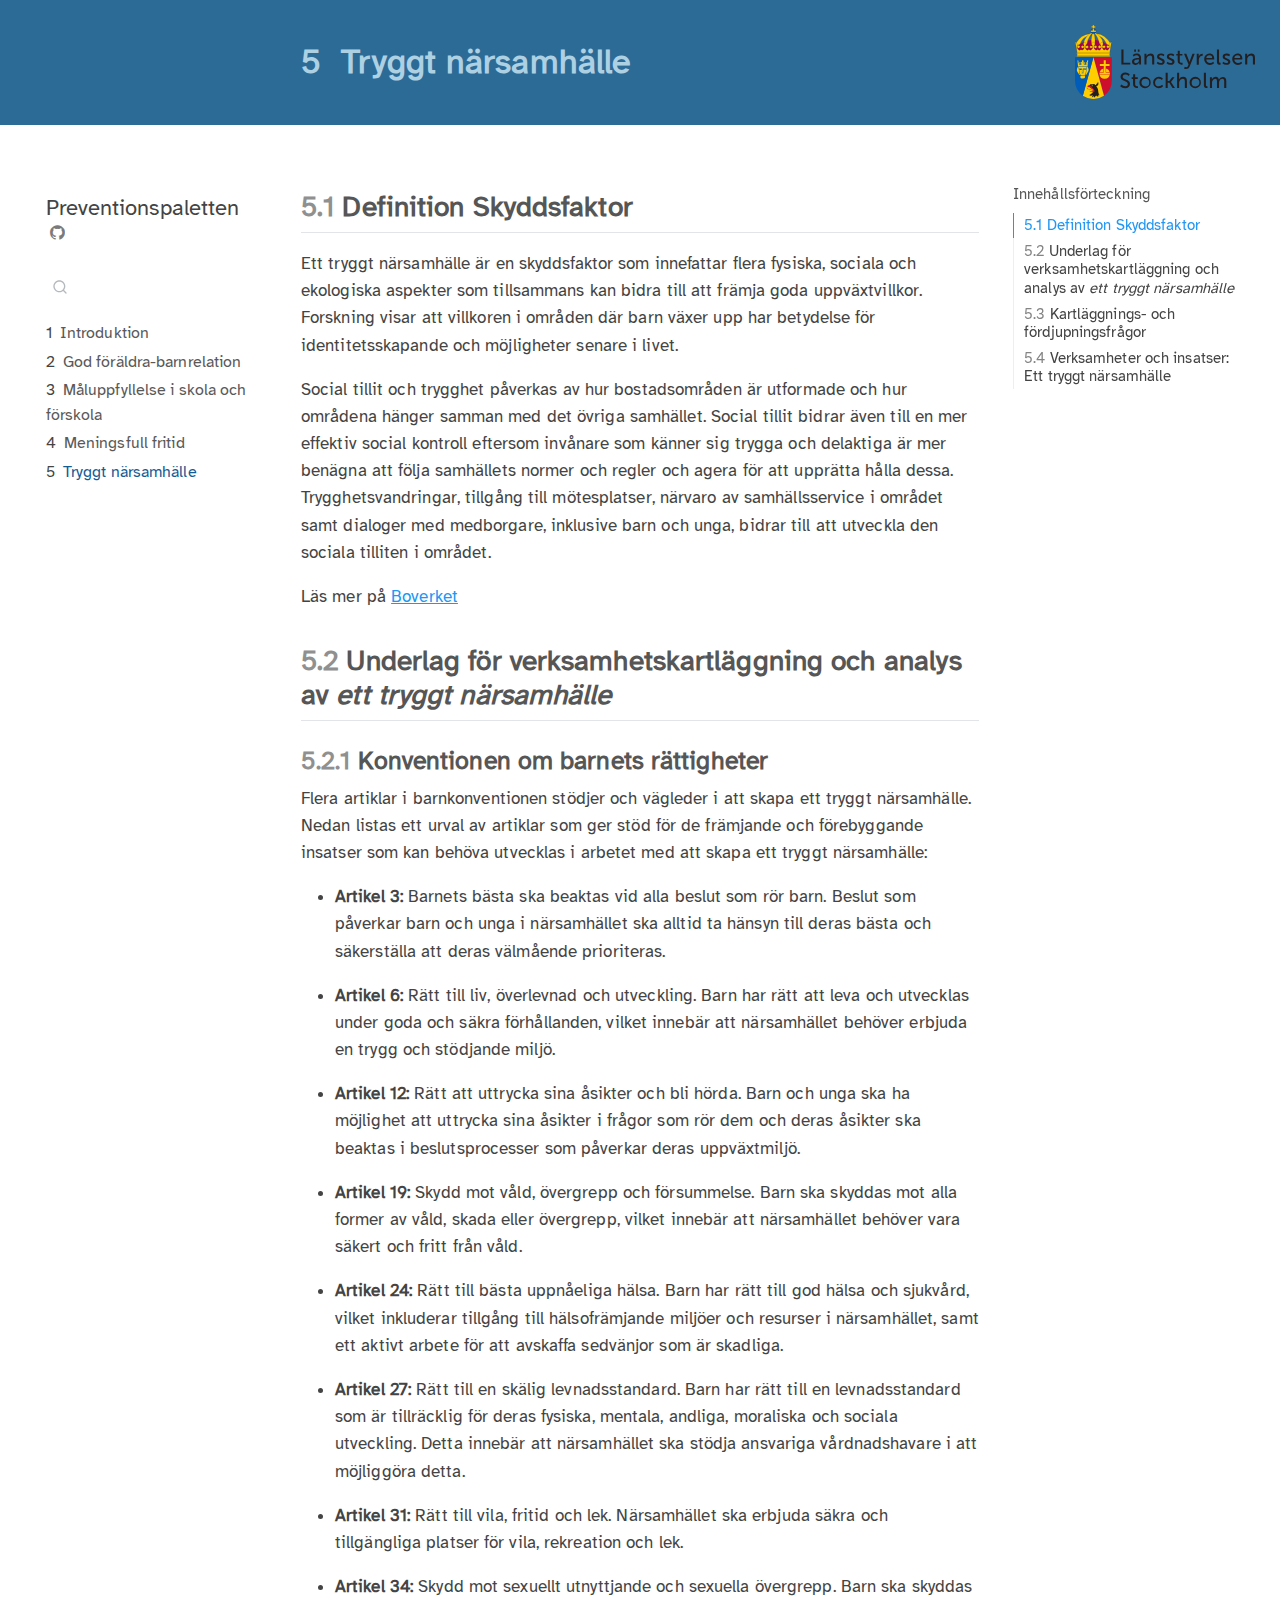
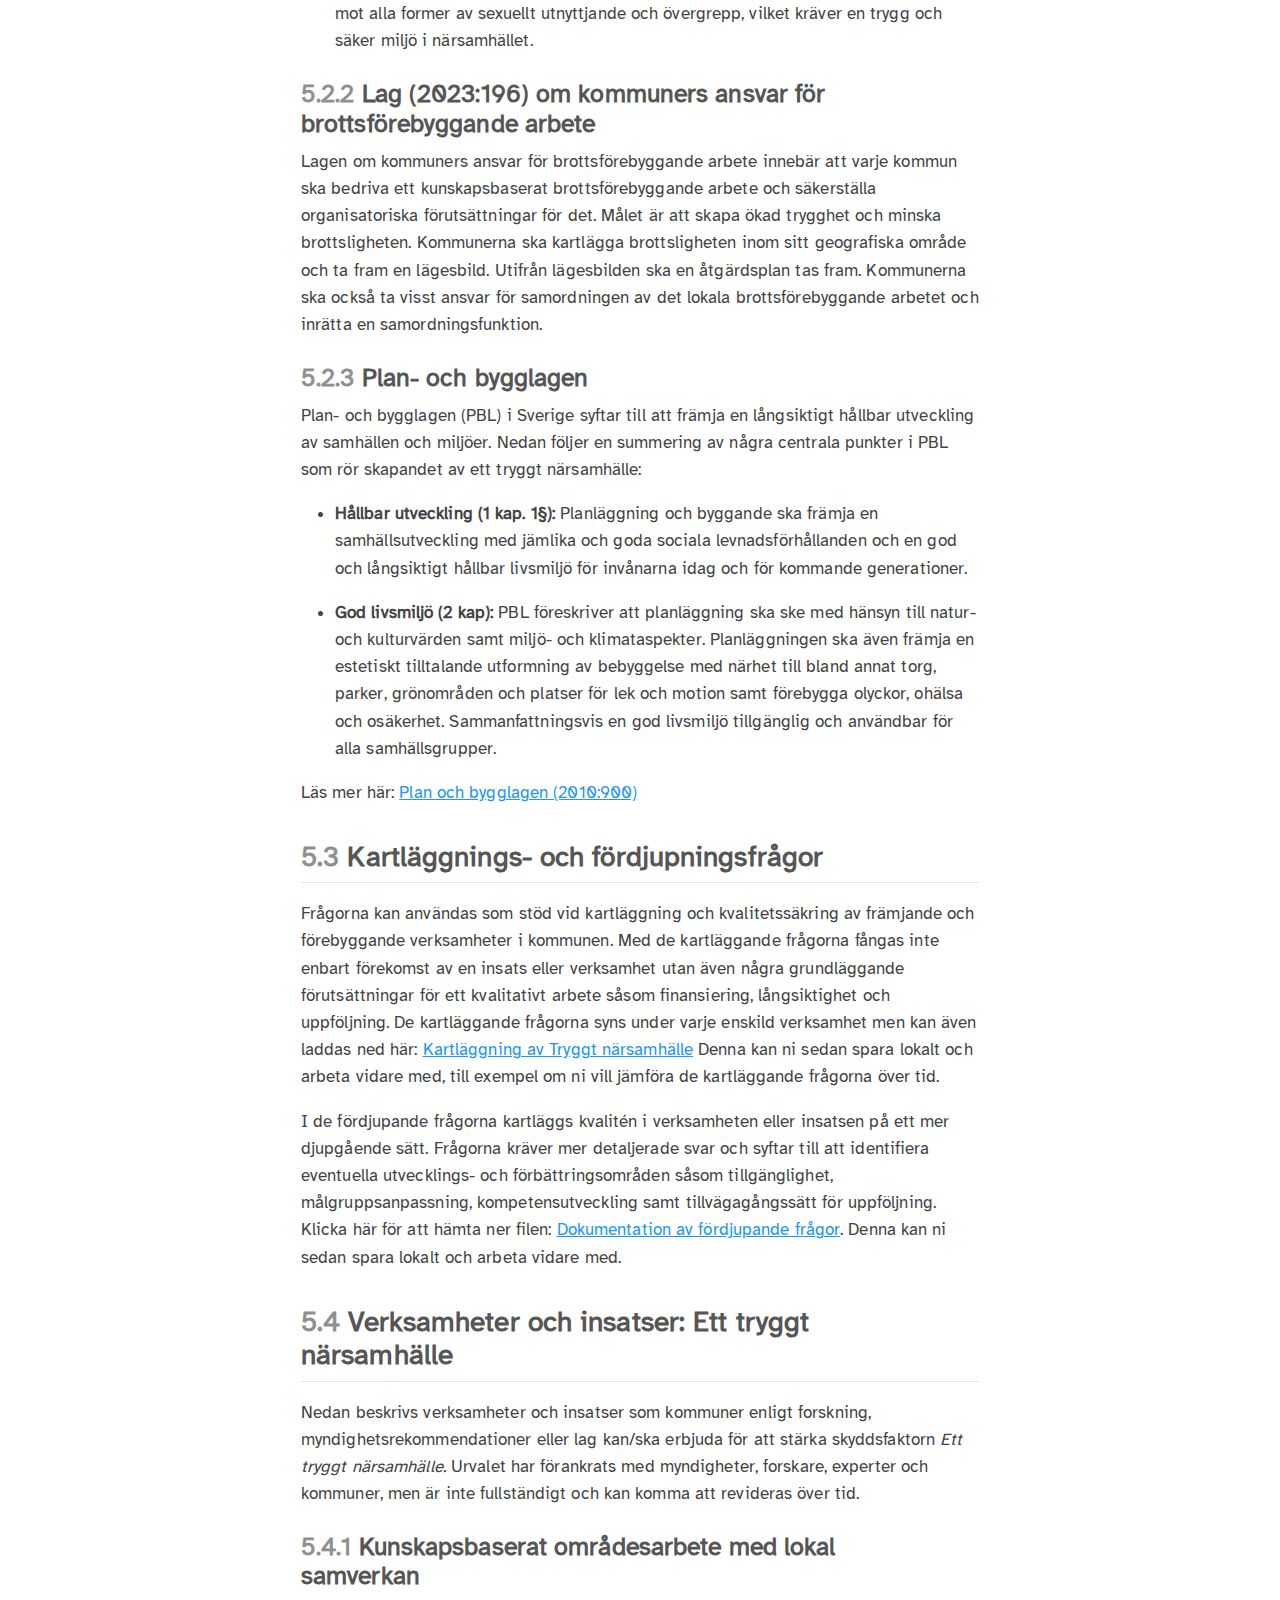
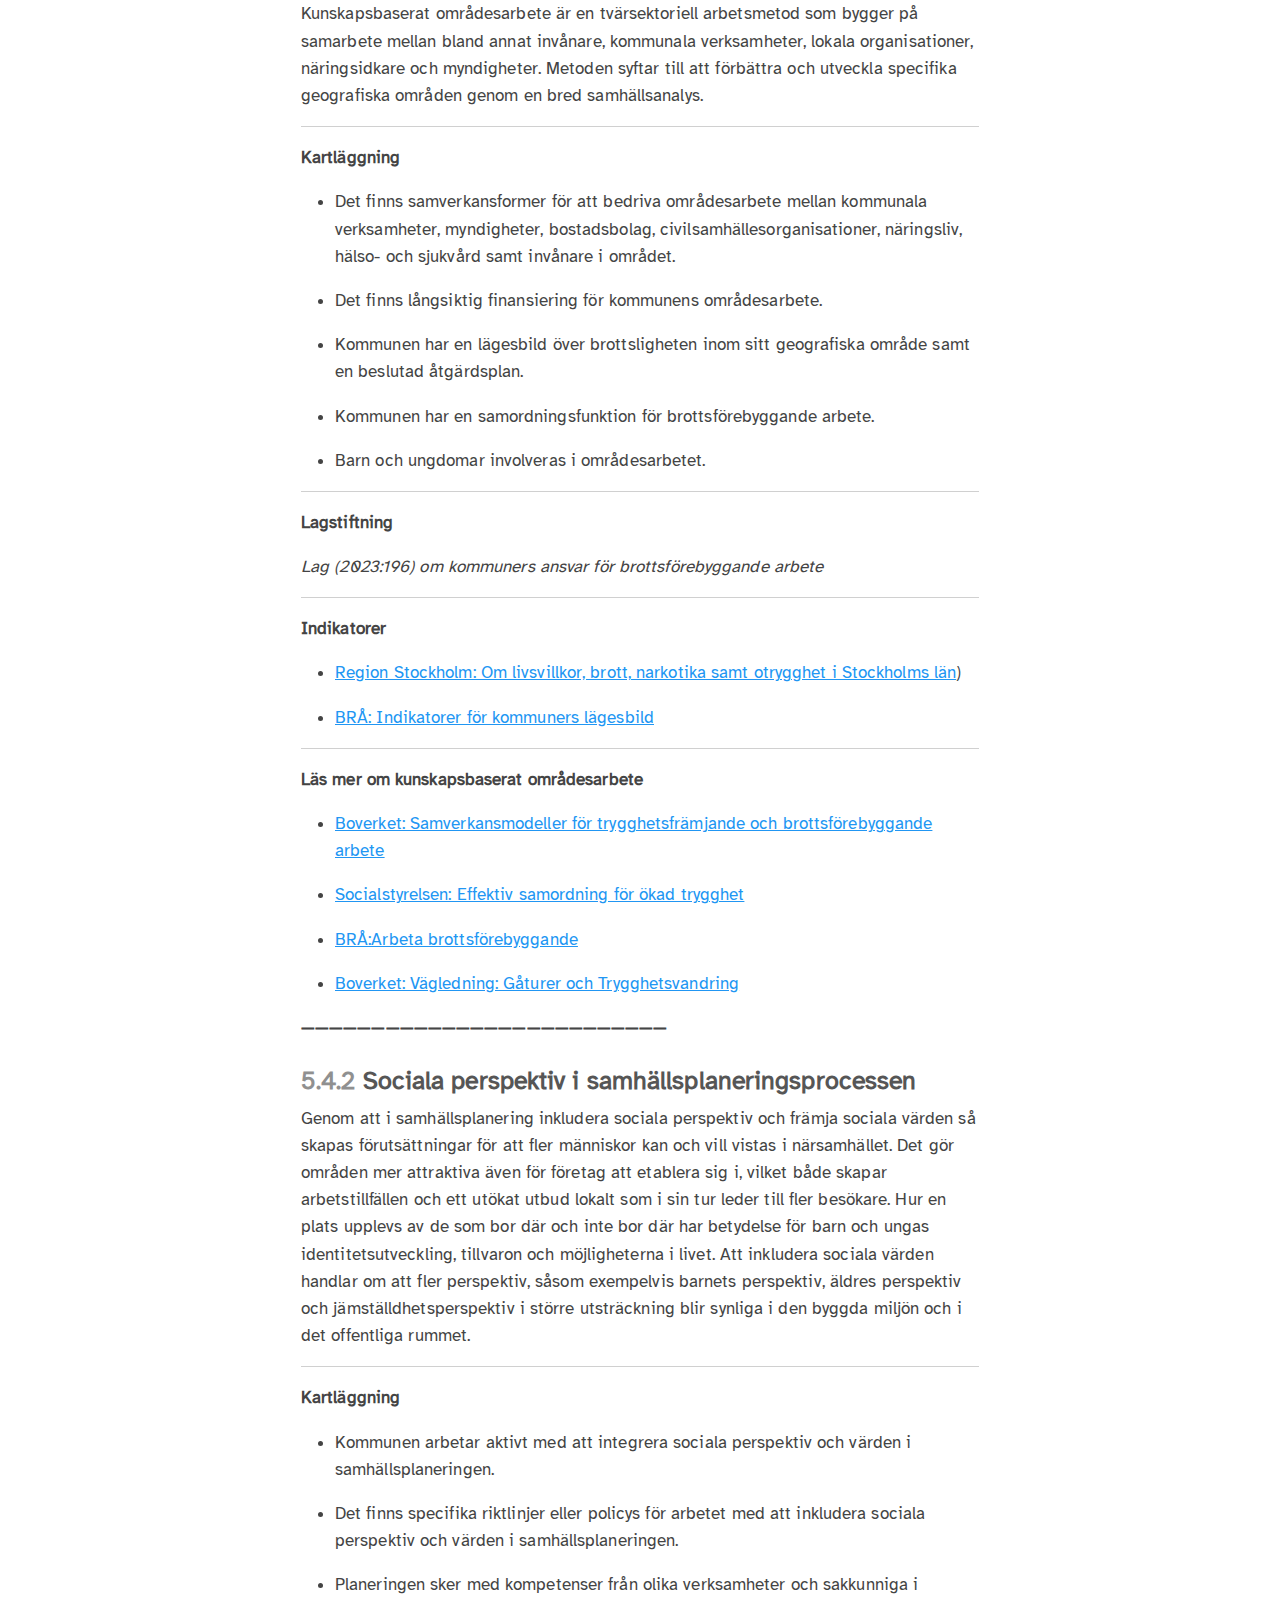
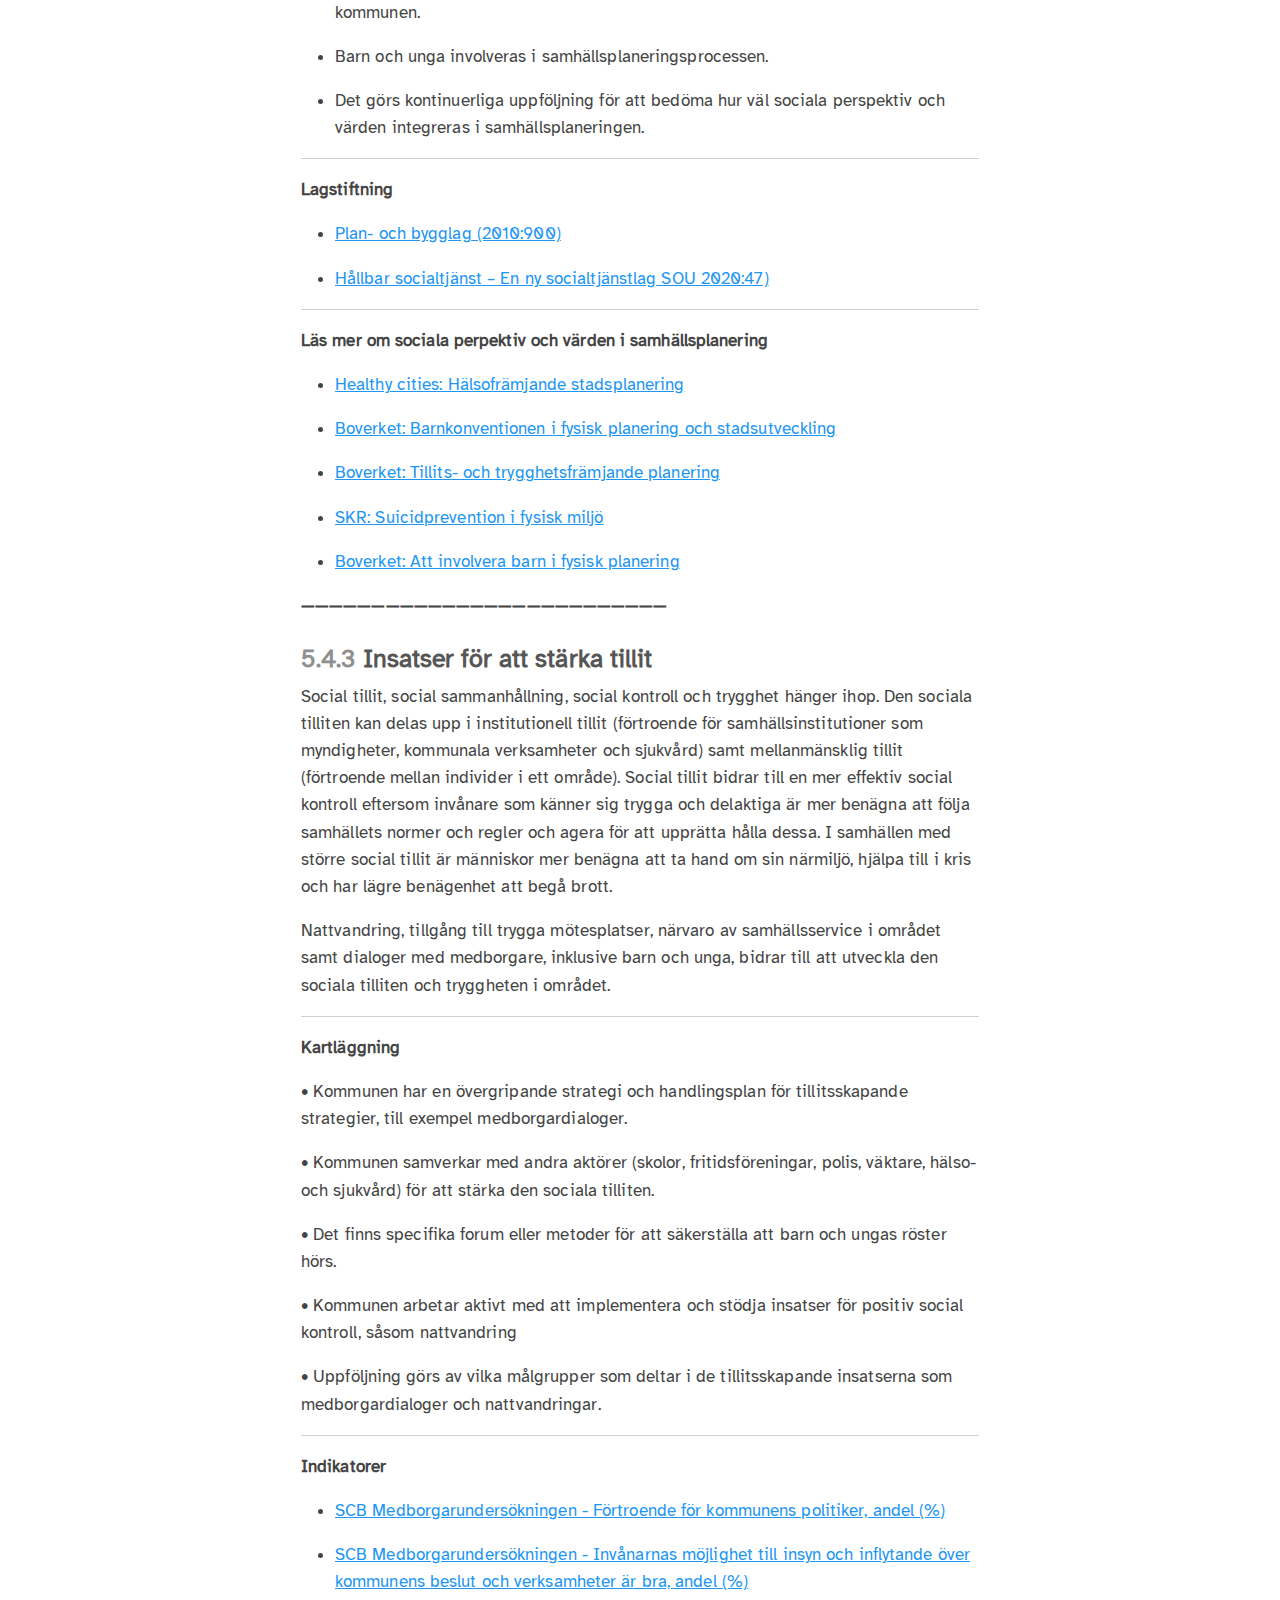
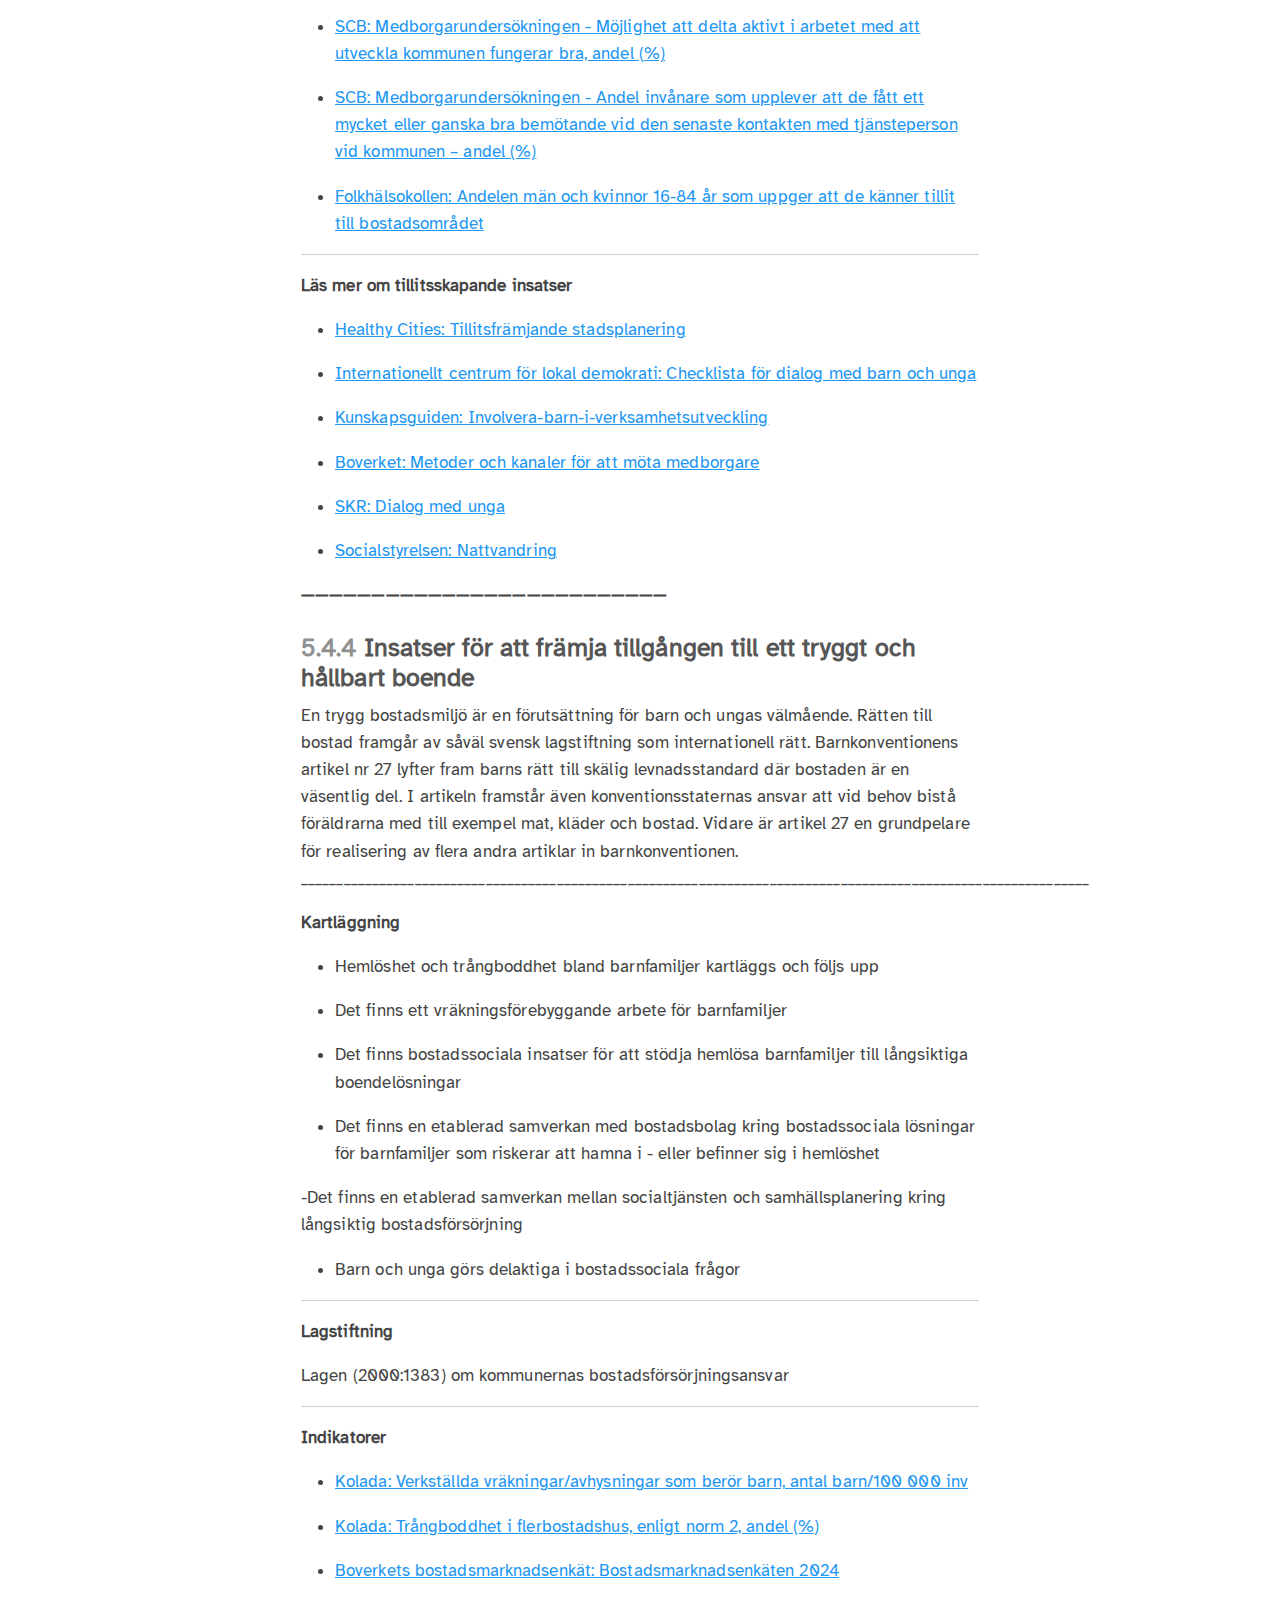
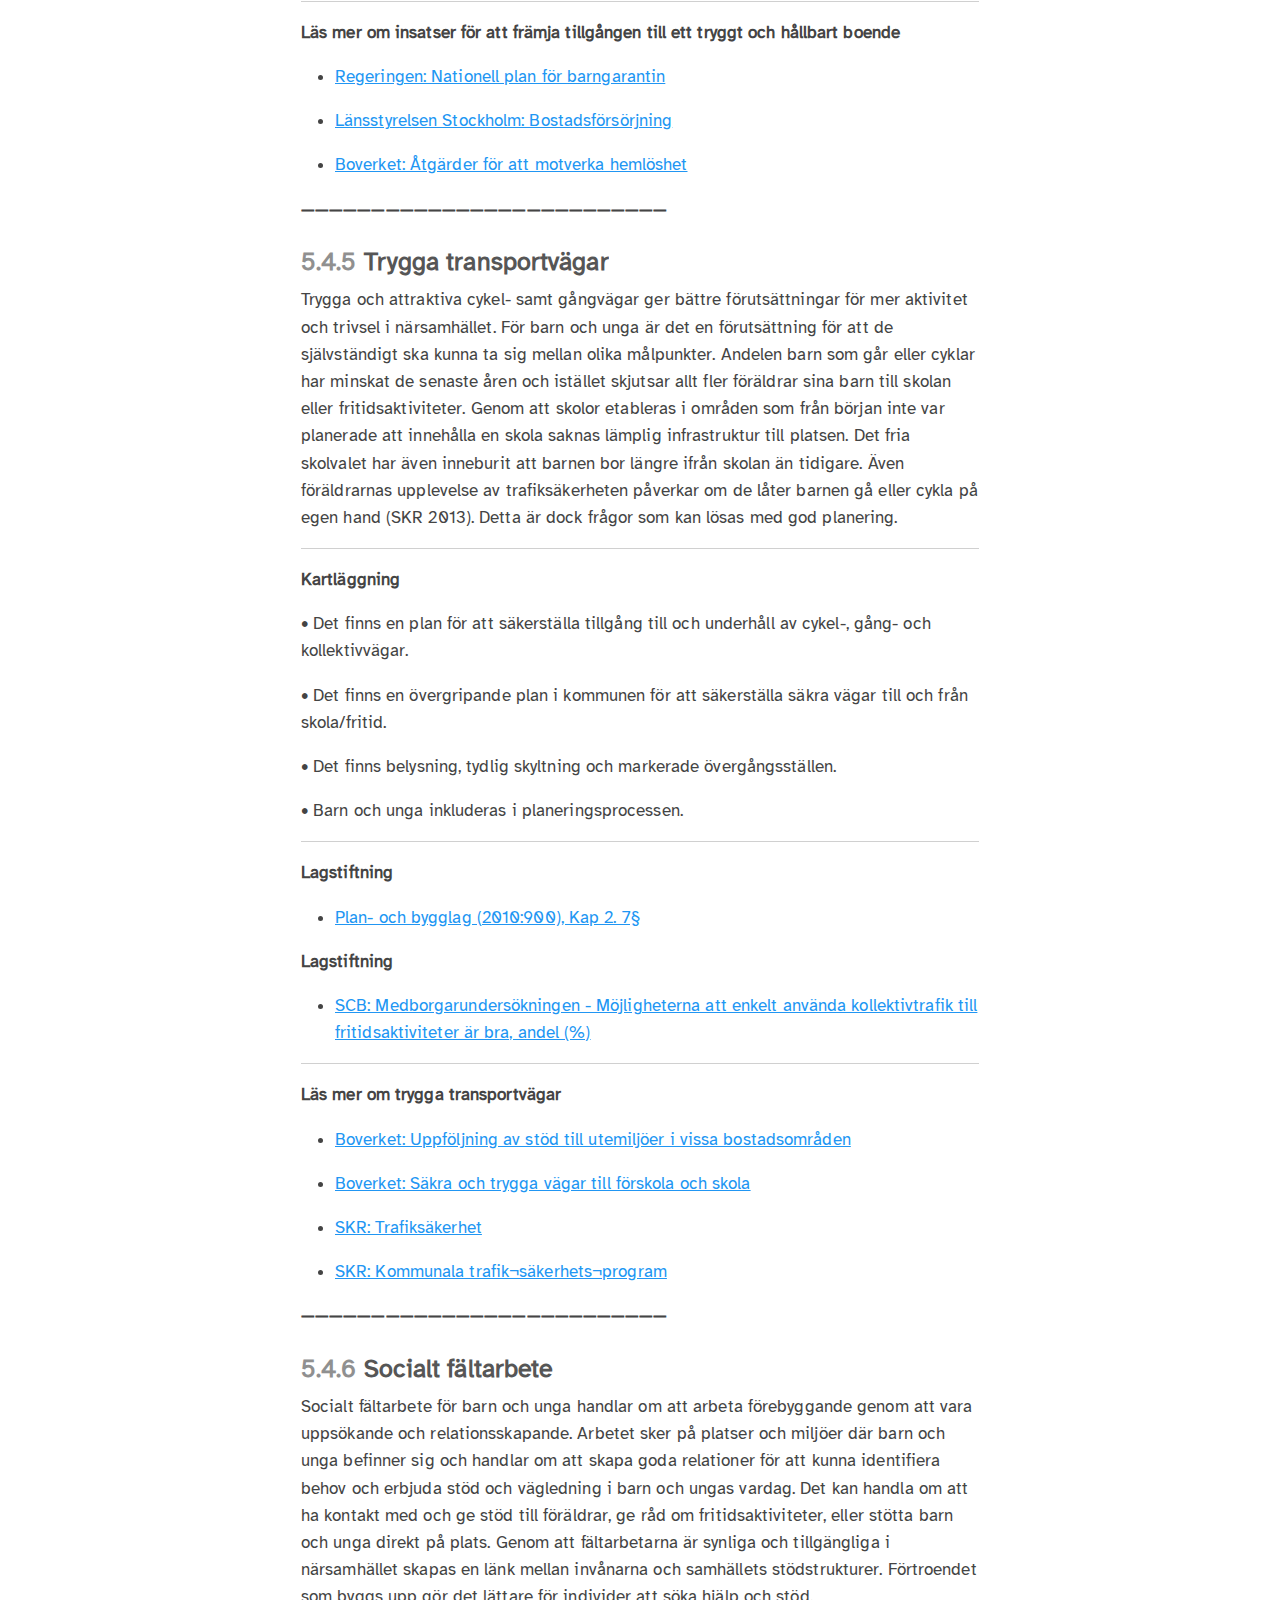
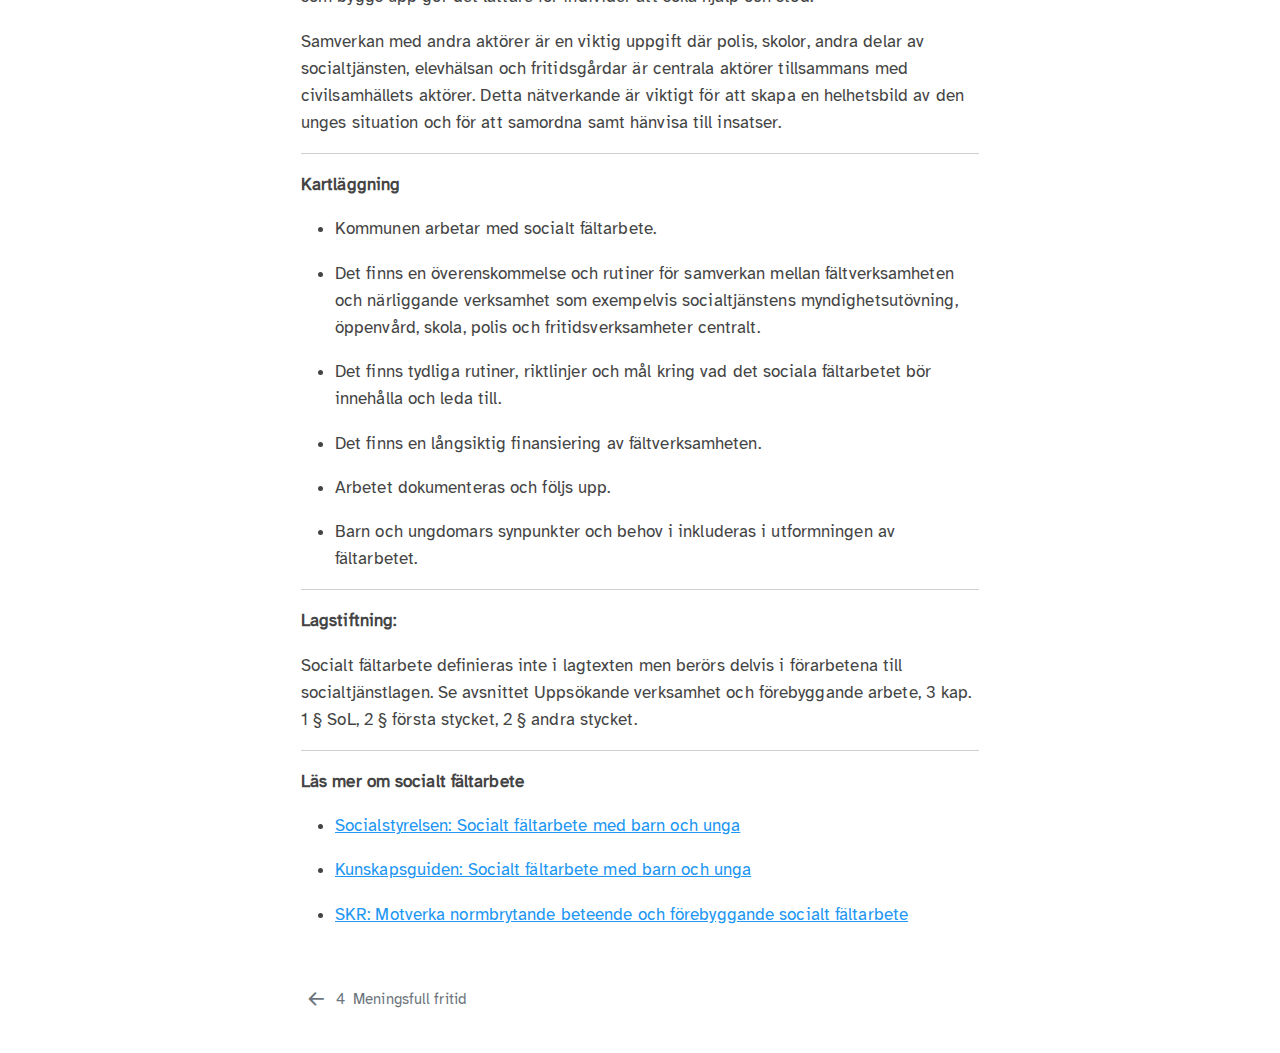
==== commit de40ea19: "Uppdatering av Excelfiler och infogat bild" ====
--- a/docs/community.html
+++ b/docs/community.html
@@ -123,7 +123,7 @@
     <div class="sidebar-title mb-0 py-0">
       <a href="./">Preventionspaletten</a> 
         <div class="sidebar-tools-main">
-    <a href="https://github.com/pgmj" title="Source Code" class="quarto-navigation-tool px-1" aria-label="Source Code"><i class="bi bi-github"></i></a>
+    <a href="https://github.com/pgmj/DIDsteg2" title="Source Code" class="quarto-navigation-tool px-1" aria-label="Source Code"><i class="bi bi-github"></i></a>
 </div>
     </div>
       </div>
@@ -185,10 +185,11 @@
   <li><a href="#verksamheter-och-insatser-ett-tryggt-närsamhälle" id="toc-verksamheter-och-insatser-ett-tryggt-närsamhälle" class="nav-link" data-scroll-target="#verksamheter-och-insatser-ett-tryggt-närsamhälle"><span class="header-section-number">5.4</span> Verksamheter och insatser: Ett tryggt närsamhälle</a>
   <ul class="collapse">
   <li><a href="#kunskapsbaserat-områdesarbete-med-lokal-samverkan" id="toc-kunskapsbaserat-områdesarbete-med-lokal-samverkan" class="nav-link" data-scroll-target="#kunskapsbaserat-områdesarbete-med-lokal-samverkan"><span class="header-section-number">5.4.1</span> Kunskapsbaserat områdesarbete med lokal samverkan</a></li>
-  <li><a href="#sociala-värden-i-samhällsplaneringsprocessen" id="toc-sociala-värden-i-samhällsplaneringsprocessen" class="nav-link" data-scroll-target="#sociala-värden-i-samhällsplaneringsprocessen"><span class="header-section-number">5.4.2</span> Sociala värden i samhällsplaneringsprocessen</a></li>
+  <li><a href="#sociala-perspektiv-i-samhällsplaneringsprocessen" id="toc-sociala-perspektiv-i-samhällsplaneringsprocessen" class="nav-link" data-scroll-target="#sociala-perspektiv-i-samhällsplaneringsprocessen"><span class="header-section-number">5.4.2</span> Sociala perspektiv i samhällsplaneringsprocessen</a></li>
   <li><a href="#insatser-för-att-stärka-tillit" id="toc-insatser-för-att-stärka-tillit" class="nav-link" data-scroll-target="#insatser-för-att-stärka-tillit"><span class="header-section-number">5.4.3</span> Insatser för att stärka tillit</a></li>
-  <li><a href="#trygga-transportvägar" id="toc-trygga-transportvägar" class="nav-link" data-scroll-target="#trygga-transportvägar"><span class="header-section-number">5.4.4</span> Trygga transportvägar</a></li>
-  <li><a href="#socialt-fältarbete" id="toc-socialt-fältarbete" class="nav-link" data-scroll-target="#socialt-fältarbete"><span class="header-section-number">5.4.5</span> Socialt fältarbete</a></li>
+  <li><a href="#insatser-för-att-främja-tillgången-till-ett-tryggt-och-hållbart-boende" id="toc-insatser-för-att-främja-tillgången-till-ett-tryggt-och-hållbart-boende" class="nav-link" data-scroll-target="#insatser-för-att-främja-tillgången-till-ett-tryggt-och-hållbart-boende"><span class="header-section-number">5.4.4</span> Insatser för att främja tillgången till ett tryggt och hållbart boende</a></li>
+  <li><a href="#trygga-transportvägar" id="toc-trygga-transportvägar" class="nav-link" data-scroll-target="#trygga-transportvägar"><span class="header-section-number">5.4.5</span> Trygga transportvägar</a></li>
+  <li><a href="#socialt-fältarbete" id="toc-socialt-fältarbete" class="nav-link" data-scroll-target="#socialt-fältarbete"><span class="header-section-number">5.4.6</span> Socialt fältarbete</a></li>
   </ul></li>
   </ul>
 </nav>
@@ -202,7 +203,7 @@
 <section id="definition-skyddsfaktor" class="level2" data-number="5.1">
 <h2 data-number="5.1" class="anchored" data-anchor-id="definition-skyddsfaktor"><span class="header-section-number">5.1</span> Definition Skyddsfaktor</h2>
 <p>Ett tryggt närsamhälle är en skyddsfaktor som innefattar flera fysiska, sociala och ekologiska aspekter som tillsammans kan bidra till att främja goda uppväxtvillkor. Forskning visar att villkoren i områden där barn växer upp har betydelse för identitetsskapande och möjligheter senare i livet.</p>
-<p>Även social tillit och trygghet påverkas av hur bostadsområden är utformade och hur områdena hänger samman med det övriga samhället. Social tillit bidrar till en mer effektiv social kontroll eftersom invånare som känner sig trygga och delaktiga är mer benägna att följa samhällets normer och regler och agera för att upprätta hålla dessa. Trygghetsvandringar, tillgång till mötesplatser, attraktiva grönområden, närvaro av samhällsservice i området samt dialoger med medborgare, inklusive barn och unga, bidrar till att utveckla den sociala tilliten i området.</p>
+<p>Social tillit och trygghet påverkas av hur bostadsområden är utformade och hur områdena hänger samman med det övriga samhället. Social tillit bidrar även till en mer effektiv social kontroll eftersom invånare som känner sig trygga och delaktiga är mer benägna att följa samhällets normer och regler och agera för att upprätta hålla dessa. Trygghetsvandringar, tillgång till mötesplatser, närvaro av samhällsservice i området samt dialoger med medborgare, inklusive barn och unga, bidrar till att utveckla den sociala tilliten i området.</p>
 <p>Läs mer på <a href="https://www.boverket.se/sv/samhallsplanering/stadsutveckling/halsa-forst/social-inkludering/tillit-och-trygghet/">Boverket</a></p>
 </section>
 <section id="underlag-för-verksamhetskartläggning-och-analys-av-ett-tryggt-närsamhälle" class="level2" data-number="5.2">
@@ -230,14 +231,14 @@
 <p>Plan- och bygglagen (PBL) i Sverige syftar till att främja en långsiktigt hållbar utveckling av samhällen och miljöer. Nedan följer en summering av några centrala punkter i PBL som rör skapandet av ett tryggt närsamhälle:</p>
 <ul>
 <li><p><strong>Hållbar utveckling (1 kap. 1§):</strong> Planläggning och byggande ska främja en samhällsutveckling med jämlika och goda sociala levnadsförhållanden och en god och långsiktigt hållbar livsmiljö för invånarna idag och för kommande generationer.</p></li>
-<li><p><strong>God livsmiljö (2 kap):</strong> PBL föreskriver att planläggning ska med hänsyn till natur- och kulturvärden samt miljö- och klimataspekter. Planläggningen ska även främja en estetiskt tilltalande utformning av bebyggelse med närhet till bland annat torg, parker, grönområden och platser för lek och motion samt förebygga olyckor, ohälsa och osäkerhet. Sammanfattningsvis en god livsmiljö tillgänglig och användbar för alla samhällsgrupper.</p></li>
+<li><p><strong>God livsmiljö (2 kap):</strong> PBL föreskriver att planläggning ska ske med hänsyn till natur- och kulturvärden samt miljö- och klimataspekter. Planläggningen ska även främja en estetiskt tilltalande utformning av bebyggelse med närhet till bland annat torg, parker, grönområden och platser för lek och motion samt förebygga olyckor, ohälsa och osäkerhet. Sammanfattningsvis en god livsmiljö tillgänglig och användbar för alla samhällsgrupper.</p></li>
 </ul>
 <p>Läs mer här: <a href="https://www.riksdagen.se/sv/dokument-och-lagar/dokument/svensk-forfattningssamling/plan-och-bygglag-2010900_sfs-2010-900/#K2">Plan och bygglagen (2010:900)</a></p>
 </section>
 </section>
 <section id="kartläggnings--och-fördjupningsfrågor" class="level2" data-number="5.3">
 <h2 data-number="5.3" class="anchored" data-anchor-id="kartläggnings--och-fördjupningsfrågor"><span class="header-section-number">5.3</span> Kartläggnings- och fördjupningsfrågor</h2>
-<p>Frågorna kan användas som stöd vid kartläggning och kvalitetssäkring av främjande och förebyggande verksamheter i kommunen. Med de kartläggande frågorna fångas inte enbart förekomst av en insats eller verksamhet utan även några grundläggande förutsättningar för ett kvalitativt arbete såsom finansiering, långsiktighet och uppföljning. De kartläggande frågorna syns under varje enskild verksamhet men kan även laddas ned här: <a href="./Kartläggning_community.xlsx">Kartläggning av Basutbud Tryggt närsamhälle</a> Denna kan ni sedan spara lokalt och arbeta vidare med, till exempel om ni vill jämföra de kartläggande frågorna över tid.</p>
+<p>Frågorna kan användas som stöd vid kartläggning och kvalitetssäkring av främjande och förebyggande verksamheter i kommunen. Med de kartläggande frågorna fångas inte enbart förekomst av en insats eller verksamhet utan även några grundläggande förutsättningar för ett kvalitativt arbete såsom finansiering, långsiktighet och uppföljning. De kartläggande frågorna syns under varje enskild verksamhet men kan även laddas ned här: <a href="./Kartläggning_community.xlsx">Kartläggning av Tryggt närsamhälle</a> Denna kan ni sedan spara lokalt och arbeta vidare med, till exempel om ni vill jämföra de kartläggande frågorna över tid.</p>
 <p>I de fördjupande frågorna kartläggs kvalitén i verksamheten eller insatsen på ett mer djupgående sätt. Frågorna kräver mer detaljerade svar och syftar till att identifiera eventuella utvecklings- och förbättringsområden såsom tillgänglighet, målgruppsanpassning, kompetensutveckling samt tillvägagångssätt för uppföljning. Klicka här för att hämta ner filen: <a href="./Fördjupningsfrågor_community.docx">Dokumentation av fördjupande frågor</a>. Denna kan ni sedan spara lokalt och arbeta vidare med.</p>
 </section>
 <section id="verksamheter-och-insatser-ett-tryggt-närsamhälle" class="level2" data-number="5.4">
@@ -260,7 +261,10 @@
 <p><em>Lag (2023:196) om kommuners ansvar för brottsförebyggande arbete</em></p>
 <hr>
 <p><strong>Indikatorer</strong></p>
-<p>Här kan du hitta statistik om livsvillkor, brott, narkotika samt otrygghet i Stockholms län <a href="https://storymaps.arcgis.com/collections/8b89cbe67c354d2bb6f2215241f7f218/">Regional lägesbild</a></p>
+<ul>
+<li><p><a href="https://storymaps.arcgis.com/collections/8b89cbe67c354d2bb6f2215241f7f218/">Region Stockholm: Om livsvillkor, brott, narkotika samt otrygghet i Stockholms län</a>)</p></li>
+<li><p><a href="https://bra.se/kunskapsstod/lokalt-och-regionalt-stod/aterkoppling-till-kommuner%23">BRÅ: Indikatorer för kommuners lägesbild</a></p></li>
+</ul>
 <hr>
 <p><strong>Läs mer om kunskapsbaserat områdesarbete</strong></p>
 <ul>
@@ -271,17 +275,17 @@
 </ul>
 <p><strong>——————————————————————————</strong></p>
 </section>
-<section id="sociala-värden-i-samhällsplaneringsprocessen" class="level3" data-number="5.4.2">
-<h3 data-number="5.4.2" class="anchored" data-anchor-id="sociala-värden-i-samhällsplaneringsprocessen"><span class="header-section-number">5.4.2</span> Sociala värden i samhällsplaneringsprocessen</h3>
-<p>Genom att i samhällsplanering främja sociala värden så skapas förutsättningar för att fler människor kan och vill vistas i närsamhället. Det gör områden mer attraktiva även för företag att etablera sig i, vilket både skapar arbetstillfällen och ett utökat utbud lokalt som i sin tur leder till fler besökare. Hur en plats upplevs av de som bor där och inte bor där har betydelse för barn och ungas identitetsutveckling, tillvaron och möjligheterna i livet. Att inkludera sociala värden handlar om att fler perspektiv, såsom exempelvis barnets perspektiv, äldres perspektiv och jämställdhetsperspektiv i större utsträckning blir synliga i den byggda miljön och i det offentliga rummet.</p>
+<section id="sociala-perspektiv-i-samhällsplaneringsprocessen" class="level3" data-number="5.4.2">
+<h3 data-number="5.4.2" class="anchored" data-anchor-id="sociala-perspektiv-i-samhällsplaneringsprocessen"><span class="header-section-number">5.4.2</span> Sociala perspektiv i samhällsplaneringsprocessen</h3>
+<p>Genom att i samhällsplanering inkludera sociala perspektiv och främja sociala värden så skapas förutsättningar för att fler människor kan och vill vistas i närsamhället. Det gör områden mer attraktiva även för företag att etablera sig i, vilket både skapar arbetstillfällen och ett utökat utbud lokalt som i sin tur leder till fler besökare. Hur en plats upplevs av de som bor där och inte bor där har betydelse för barn och ungas identitetsutveckling, tillvaron och möjligheterna i livet. Att inkludera sociala värden handlar om att fler perspektiv, såsom exempelvis barnets perspektiv, äldres perspektiv och jämställdhetsperspektiv i större utsträckning blir synliga i den byggda miljön och i det offentliga rummet.</p>
 <hr>
 <p><strong>Kartläggning</strong></p>
 <ul>
-<li><p>Kommunen arbetar aktivt med att integrera sociala värden i samhällsplaneringen.</p></li>
-<li><p>Det finns specifika riktlinjer eller policys för arbetet med att inkludera sociala värden i samhällsplaneringen.</p></li>
+<li><p>Kommunen arbetar aktivt med att integrera sociala perspektiv och värden i samhällsplaneringen.</p></li>
+<li><p>Det finns specifika riktlinjer eller policys för arbetet med att inkludera sociala perspektiv och värden i samhällsplaneringen.</p></li>
 <li><p>Planeringen sker med kompetenser från olika verksamheter och sakkunniga i kommunen.</p></li>
 <li><p>Barn och unga involveras i samhällsplaneringsprocessen.</p></li>
-<li><p>Det görs kontinuerliga uppföljning för att bedöma hur väl sociala värden integreras i samhällsplaneringen.</p></li>
+<li><p>Det görs kontinuerliga uppföljning för att bedöma hur väl sociala perspektiv och värden integreras i samhällsplaneringen.</p></li>
 </ul>
 <hr>
 <p><strong>Lagstiftning</strong></p>
@@ -290,13 +294,13 @@
 <li><p><a href="https://www.regeringen.se/rattsliga-dokument/statens-offentliga-utredningar/2020/08/sou-202047/">Hållbar socialtjänst – En ny socialtjänstlag SOU 2020:47)</a></p></li>
 </ul>
 <hr>
-<p><strong>Läs mer om sociala värden i samhällsplanering</strong></p>
+<p><strong>Läs mer om sociala perpektiv och värden i samhällsplanering</strong></p>
 <ul>
 <li><p><a href="https://healthycities.se/wp-content/uploads/2013/07/Slutversion-h%C3%A4lsofr-stadsplan-2013-maj1.pdf">Healthy cities: Hälsofrämjande stadsplanering</a></p></li>
 <li><p><a href="https://www.boverket.se/sv/PBL-kunskapsbanken/teman/barnkonventionen/">Boverket: Barnkonventionen i fysisk planering och stadsutveckling</a></p></li>
 <li><p><a href="https://www.boverket.se/sv/samhallsplanering/stadsutveckling/halsa-forst/social-inkludering/tillit-och-trygghet/">Boverket: Tillits- och trygghetsfrämjande planering</a></p></li>
+<li><p><a href="https://skr.se/skr/samhallsplaneringinfrastruktur/trafikinfrastruktur/trafikplaneringtrafiksakerhet/trafiksakerhet/suicidpreventionifysiskmiljo.28029.html">SKR: Suicidprevention i fysisk miljö</a></p></li>
 <li><p><a href="https://www.boverket.se/sv/PBL-kunskapsbanken/teman/medborgardialog/metoder/skola_forskola/">Boverket: Att involvera barn i fysisk planering</a></p></li>
-<li><p><a href="https://icld.se/publikationer/checklist-for-dialogue-with-children-and-young-people/">Internationellt centrum för lokal demokrati: Checklista för dialog med barn och unga</a></p></li>
 </ul>
 <p><strong>——————————————————————————</strong></p>
 </section>
@@ -314,27 +318,60 @@
 <hr>
 <p><strong>Indikatorer</strong></p>
 <ul>
-<li><p>Tillväxtverkets index: Medborgarengagemang och demokratisk delaktighet. Här kan du läsa mer hos Tillväxtverket: <a href="https://tillvaxtverket.se/download/18.6855bfcf184896002ffc94/1668765928629/M%C3%A4ta%20Regional%20utveckling.pdf">Mäta regional utveckling</a></p></li>
-<li><p><a href="https://www.folkhalsokollen.se/folkhalsoomraden/">Folkhälsokollen: Tillit till polisen, tillit till riksdagen</a></p></li>
-<li><p><a href="https://www.statistikdatabasen.scb.se/pxweb/sv/ssd/START__ME__ME0003/">SCB Medborgarundersökningen - Invånarnas möjlighet till insyn och inflytande över kommunens beslut och verksamheter är bra, andel (%)</a></p></li>
-<li><p><a href="https://www.statistikdatabasen.scb.se/pxweb/sv/ssd/START__ME__ME0003/">SCB Medborgarundersökningen - Möjlighet att delta aktivt i arbetet med att utveckla kommunen fungerar bra, andel (%)</a></p></li>
-<li><p><a href="https://www.statistikdatabasen.scb.se/pxweb/sv/ssd/START__ME__ME0003/">SCB: Medborgarundersökningen - Bra utbud av ställen för unga att träffas på i kommunen, andel (%)</a></p></li>
-<li><p><a href="https://folkhalsomyndigheten.se/publikationer-och-material/publikationsarkiv/k/karnindikatorer-for-uppfoljning-av-det-folkhalsopolitiska-malet/">Folkhälsomyndigheten: Kärnindikatorer för uppföljning av det folkhälsopolitiska målet, Tillit</a></p></li>
+<li><p><a href="https://www.statistikdatabasen.scb.se/pxweb/sv/ssd/START__ME__ME0003__ME0003M/MedborgFortPol/">SCB Medborgarundersökningen - Förtroende för kommunens politiker, andel (%)</a></p></li>
+<li><p><a href="https://www.statistikdatabasen.scb.se/pxweb/sv/ssd/START__ME__ME0003__ME0003N/MedborgOverInsyn/">SCB Medborgarundersökningen - Invånarnas möjlighet till insyn och inflytande över kommunens beslut och verksamheter är bra, andel (%)</a></p></li>
+<li><p><a href="https://www.statistikdatabasen.scb.se/pxweb/sv/ssd/START__ME__ME0003__ME0003K/MedborgInflytande/">SCB: Medborgarundersökningen - Möjlighet att delta aktivt i arbetet med att utveckla kommunen fungerar bra, andel (%)</a></p></li>
+<li><p><a href="https://www.statistikdatabasen.scb.se/pxweb/sv/ssd/START__ME__ME0003__ME0003K/MedborgBemotande/">SCB: Medborgarundersökningen - Andel invånare som upplever att de fått ett mycket eller ganska bra bemötande vid den senaste kontakten med tjänsteperson vid kommunen – andel (%)</a></p></li>
+<li><p><a href="https://www.folkhalsokollen.se/folkhalsoomraden/">Folkhälsokollen: Andelen män och kvinnor 16-84 år som uppger att de känner tillit till bostadsområdet</a></p></li>
 </ul>
 <hr>
 <p><strong>Läs mer om tillitsskapande insatser</strong></p>
 <ul>
+<li><p><a href="https://www.healthycities.se/dokument/">Healthy Cities: Tillitsfrämjande stadsplanering</a></p></li>
 <li><p><a href="https://icld.se/publikationer/checklist-for-dialogue-with-children-and-young-people/">Internationellt centrum för lokal demokrati: Checklista för dialog med barn och unga</a></p></li>
 <li><p><a href="https://kunskapsguiden.se/omraden-och-teman/barn-och-unga/tidiga-och-samordnade-insatser-tsi/involvera-barn-i-verksamhetsutveckling/">Kunskapsguiden: Involvera-barn-i-verksamhetsutveckling</a></p></li>
 <li><p><a href="hhttps://www.boverket.se/sv/PBL-kunskapsbanken/teman/medborgardialog/metoder/">Boverket: Metoder och kanaler för att möta medborgare</a></p></li>
-<li><p><a href="hhttps://skr.se/skr/demokratiledningstyrning/medborgardialogsamverkan/medborgardialog.372.html">SKR: Medborgardialoger</a></p></li>
+<li><p><a href="https://skr.se/skr/demokratiledningstyrning/medborgardialogsamverkan/medborgardialog/dialogmedunga.82345.html">SKR: Dialog med unga</a></p></li>
 <li><p><a href="https://www.socialstyrelsen.se/kunskapsstod-och-regler/omraden/barn-och-unga/unga-som-begar-brott/exempel-brottsforebyggande-metoder/nattvandring/">Socialstyrelsen: Nattvandring</a></p></li>
 </ul>
 <p><strong>——————————————————————————</strong></p>
 </section>
-<section id="trygga-transportvägar" class="level3" data-number="5.4.4">
-<h3 data-number="5.4.4" class="anchored" data-anchor-id="trygga-transportvägar"><span class="header-section-number">5.4.4</span> Trygga transportvägar</h3>
-<p>Trygga och attraktiva cykel- samt gångvägar ger bättre förutsättningar för mer aktivitet och trivsel i närsamhället. För barn och unga är det en förutsättning för att de självständigt ska kunna ta sig mellan olika målpunkter. Andelen barn som går eller cyklar har minskat de senaste åren och istället skjutsar allt fler vuxna sina barn till skolan eller fritidsaktiviteter. Genom att skolor etableras i områden som från början inte var planerade att innehålla en skola saknas lämplig infrastruktur till platsen. Det fria skolvalet har även inneburit att barnen bor längre ifrån skolan än tidigare. Även föräldrarnas upplevelse av trafiksäkerheten påverkar om de låter barnen gå eller cykla på egen hand (SKR 2013). Allt detta är frågor som kan lösas med god planering.</p>
+<section id="insatser-för-att-främja-tillgången-till-ett-tryggt-och-hållbart-boende" class="level3" data-number="5.4.4">
+<h3 data-number="5.4.4" class="anchored" data-anchor-id="insatser-för-att-främja-tillgången-till-ett-tryggt-och-hållbart-boende"><span class="header-section-number">5.4.4</span> Insatser för att främja tillgången till ett tryggt och hållbart boende</h3>
+<p>En trygg bostadsmiljö är en förutsättning för barn och ungas välmående. Rätten till bostad framgår av såväl svensk lagstiftning som internationell rätt. Barnkonventionens artikel nr 27 lyfter fram barns rätt till skälig levnadsstandard där bostaden är en väsentlig del. I artikeln framstår även konventionsstaternas ansvar att vid behov bistå föräldrarna med till exempel mat, kläder och bostad. Vidare är artikel 27 en grundpelare för realisering av flera andra artiklar in barnkonventionen. _______________________________________________________________________________________________________________</p>
+<p><strong>Kartläggning</strong></p>
+<ul>
+<li><p>Hemlöshet och trångboddhet bland barnfamiljer kartläggs och följs upp</p></li>
+<li><p>Det finns ett vräkningsförebyggande arbete för barnfamiljer</p></li>
+<li><p>Det finns bostadssociala insatser för att stödja hemlösa barnfamiljer till långsiktiga boendelösningar</p></li>
+<li><p>Det finns en etablerad samverkan med bostadsbolag kring bostadssociala lösningar för barnfamiljer som riskerar att hamna i - eller befinner sig i hemlöshet</p></li>
+</ul>
+<p>-Det finns en etablerad samverkan mellan socialtjänsten och samhällsplanering kring långsiktig bostadsförsörjning</p>
+<ul>
+<li>Barn och unga görs delaktiga i bostadssociala frågor</li>
+</ul>
+<hr>
+<p><strong>Lagstiftning</strong></p>
+<p>Lagen (2000:1383) om kommunernas bostadsförsörjningsansvar</p>
+<hr>
+<p><strong>Indikatorer</strong></p>
+<ul>
+<li><p><a href="https://www.kolada.se/verktyg/fri-sokning/">Kolada: Verkställda vräkningar/avhysningar som berör barn, antal barn/100 000 inv</a></p></li>
+<li><p><a href="https://www.kolada.se/verktyg/fri-sokning/">Kolada: Trångboddhet i flerbostadshus, enligt norm 2, andel (%)</a></p></li>
+<li><p><a href="https://view.officeapps.live.com/op/view.aspx?src=https%3A%2F%2Fwww.lansstyrelsen.se%2Fdownload%2F18.1b1d393819324610c37484b0%2F1732515571104%2FBostadsmarknadsenk%25C3%25A4ten%25202024%2520-%2520Underlagstabell.xlsx&amp;wdOrigin=BROWSELINK">Boverkets bostadsmarknadsenkät: Bostadsmarknadsenkäten 2024</a></p></li>
+</ul>
+<hr>
+<p><strong>Läs mer om insatser för att främja tillgången till ett tryggt och hållbart boende</strong></p>
+<ul>
+<li><p><a href="https://www.regeringen.se/rattsliga-dokument/departementsserien-och-promemorior/2022/03/nationell-handlingsplan-for-att-implementera-den-europeiska-barngarantin/">Regeringen: Nationell plan för barngarantin</a></p></li>
+<li><p><a href="https://www.lansstyrelsen.se/stockholm/samhalle/planera-bygga-och-bo/bostadsforsorjning.html">Länsstyrelsen Stockholm: Bostadsförsörjning</a></p></li>
+<li><p><a href="https://boverket.se/sv/samhallsplanering/bostadsmarknad/olika-grupper/hemlosa/atgarder-for-att-motverka-hemloshet/">Boverket: Åtgärder för att motverka hemlöshet</a></p></li>
+</ul>
+<p><strong>——————————————————————————</strong></p>
+</section>
+<section id="trygga-transportvägar" class="level3" data-number="5.4.5">
+<h3 data-number="5.4.5" class="anchored" data-anchor-id="trygga-transportvägar"><span class="header-section-number">5.4.5</span> Trygga transportvägar</h3>
+<p>Trygga och attraktiva cykel- samt gångvägar ger bättre förutsättningar för mer aktivitet och trivsel i närsamhället. För barn och unga är det en förutsättning för att de självständigt ska kunna ta sig mellan olika målpunkter. Andelen barn som går eller cyklar har minskat de senaste åren och istället skjutsar allt fler föräldrar sina barn till skolan eller fritidsaktiviteter. Genom att skolor etableras i områden som från början inte var planerade att innehålla en skola saknas lämplig infrastruktur till platsen. Det fria skolvalet har även inneburit att barnen bor längre ifrån skolan än tidigare. Även föräldrarnas upplevelse av trafiksäkerheten påverkar om de låter barnen gå eller cykla på egen hand (SKR 2013). Detta är dock frågor som kan lösas med god planering.</p>
 <hr>
 <p><strong>Kartläggning</strong></p>
 <p>• Det finns en plan för att säkerställa tillgång till och underhåll av cykel-, gång- och kollektivvägar.</p>
@@ -357,12 +394,11 @@
 <li><p><a href="https://www.boverket.se/sv/samhallsplanering/arkitektur-och-gestaltad-livsmiljo/arbetssatt/skolors-miljo/larmiljoer-samhallsbygget/skolvagar/">Boverket: Säkra och trygga vägar till förskola och skola</a></p></li>
 <li><p><a href="https://skr.se/skr/samhallsplaneringinfrastruktur/trafikinfrastruktur/trafikplaneringtrafiksakerhet/trafiksakerhet.2982.html">SKR: Trafiksäkerhet</a></p></li>
 <li><p><a href="https://skr.se/skr/tjanster/rapporterochskrifter/publikationer/kommunalatrafiksakerhetsprogram.65099.html">SKR: Kommunala trafik¬säkerhets¬program</a></p></li>
-<li><p><a href="https://skr.se/skr/samhallsplaneringinfrastruktur/trafikinfrastruktur/trafikplaneringtrafiksakerhet/trafiksakerhet/suicidpreventionifysiskmiljo.28029.html">SKR: Suicidprevention i fysisk miljö</a></p></li>
 </ul>
 <p><strong>——————————————————————————</strong></p>
 </section>
-<section id="socialt-fältarbete" class="level3" data-number="5.4.5">
-<h3 data-number="5.4.5" class="anchored" data-anchor-id="socialt-fältarbete"><span class="header-section-number">5.4.5</span> Socialt fältarbete</h3>
+<section id="socialt-fältarbete" class="level3" data-number="5.4.6">
+<h3 data-number="5.4.6" class="anchored" data-anchor-id="socialt-fältarbete"><span class="header-section-number">5.4.6</span> Socialt fältarbete</h3>
 <p>Socialt fältarbete för barn och unga handlar om att arbeta förebyggande genom att vara uppsökande och relationsskapande. Arbetet sker på platser och miljöer där barn och unga befinner sig och handlar om att skapa goda relationer för att kunna identifiera behov och erbjuda stöd och vägledning i barn och ungas vardag. Det kan handla om att ha kontakt med och ge stöd till föräldrar, ge råd om fritidsaktiviteter, eller stötta barn och unga direkt på plats. Genom att fältarbetarna är synliga och tillgängliga i närsamhället skapas en länk mellan invånarna och samhällets stödstrukturer. Förtroendet som byggs upp gör det lättare för individer att söka hjälp och stöd.</p>
 <p>Samverkan med andra aktörer är en viktig uppgift där polis, skolor, andra delar av socialtjänsten, elevhälsan och fritidsgårdar är centrala aktörer tillsammans med civilsamhällets aktörer. Detta nätverkande är viktigt för att skapa en helhetsbild av den unges situation och för att samordna samt hänvisa till insatser.</p>
 <hr>
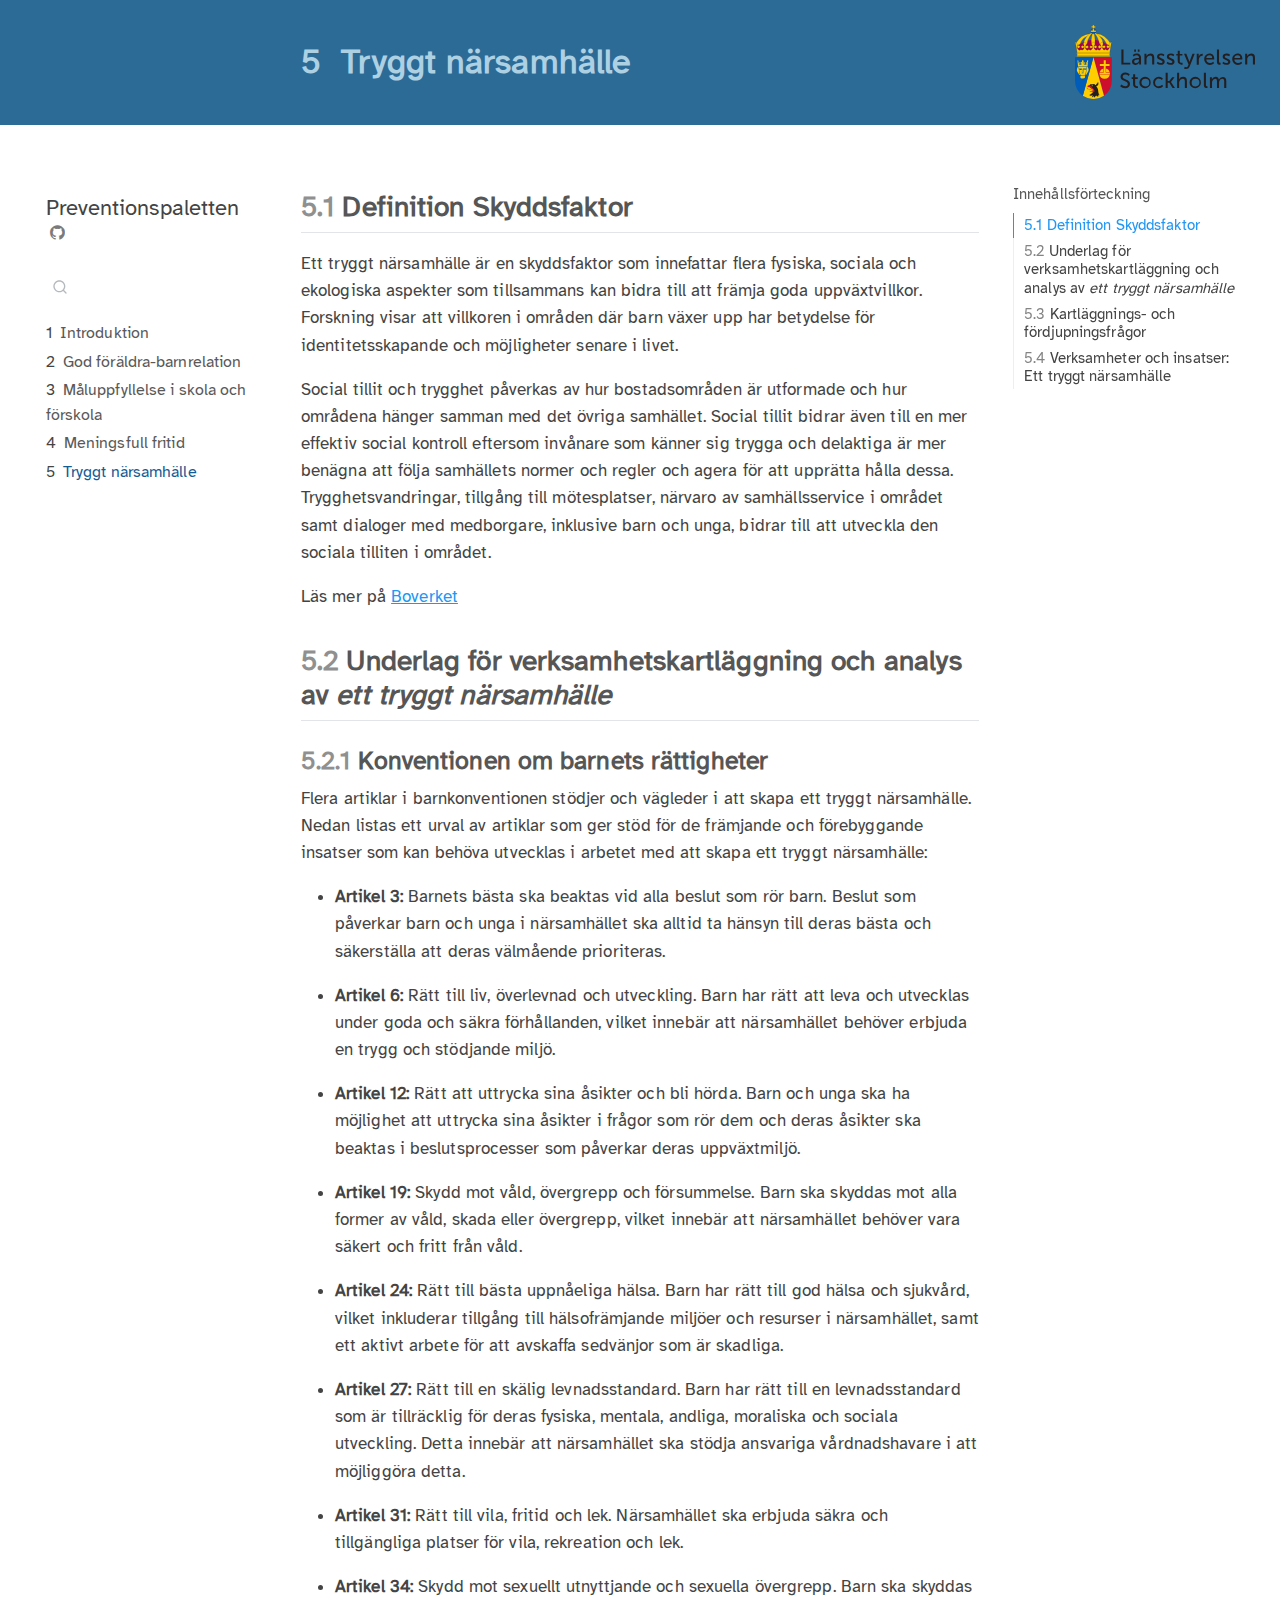
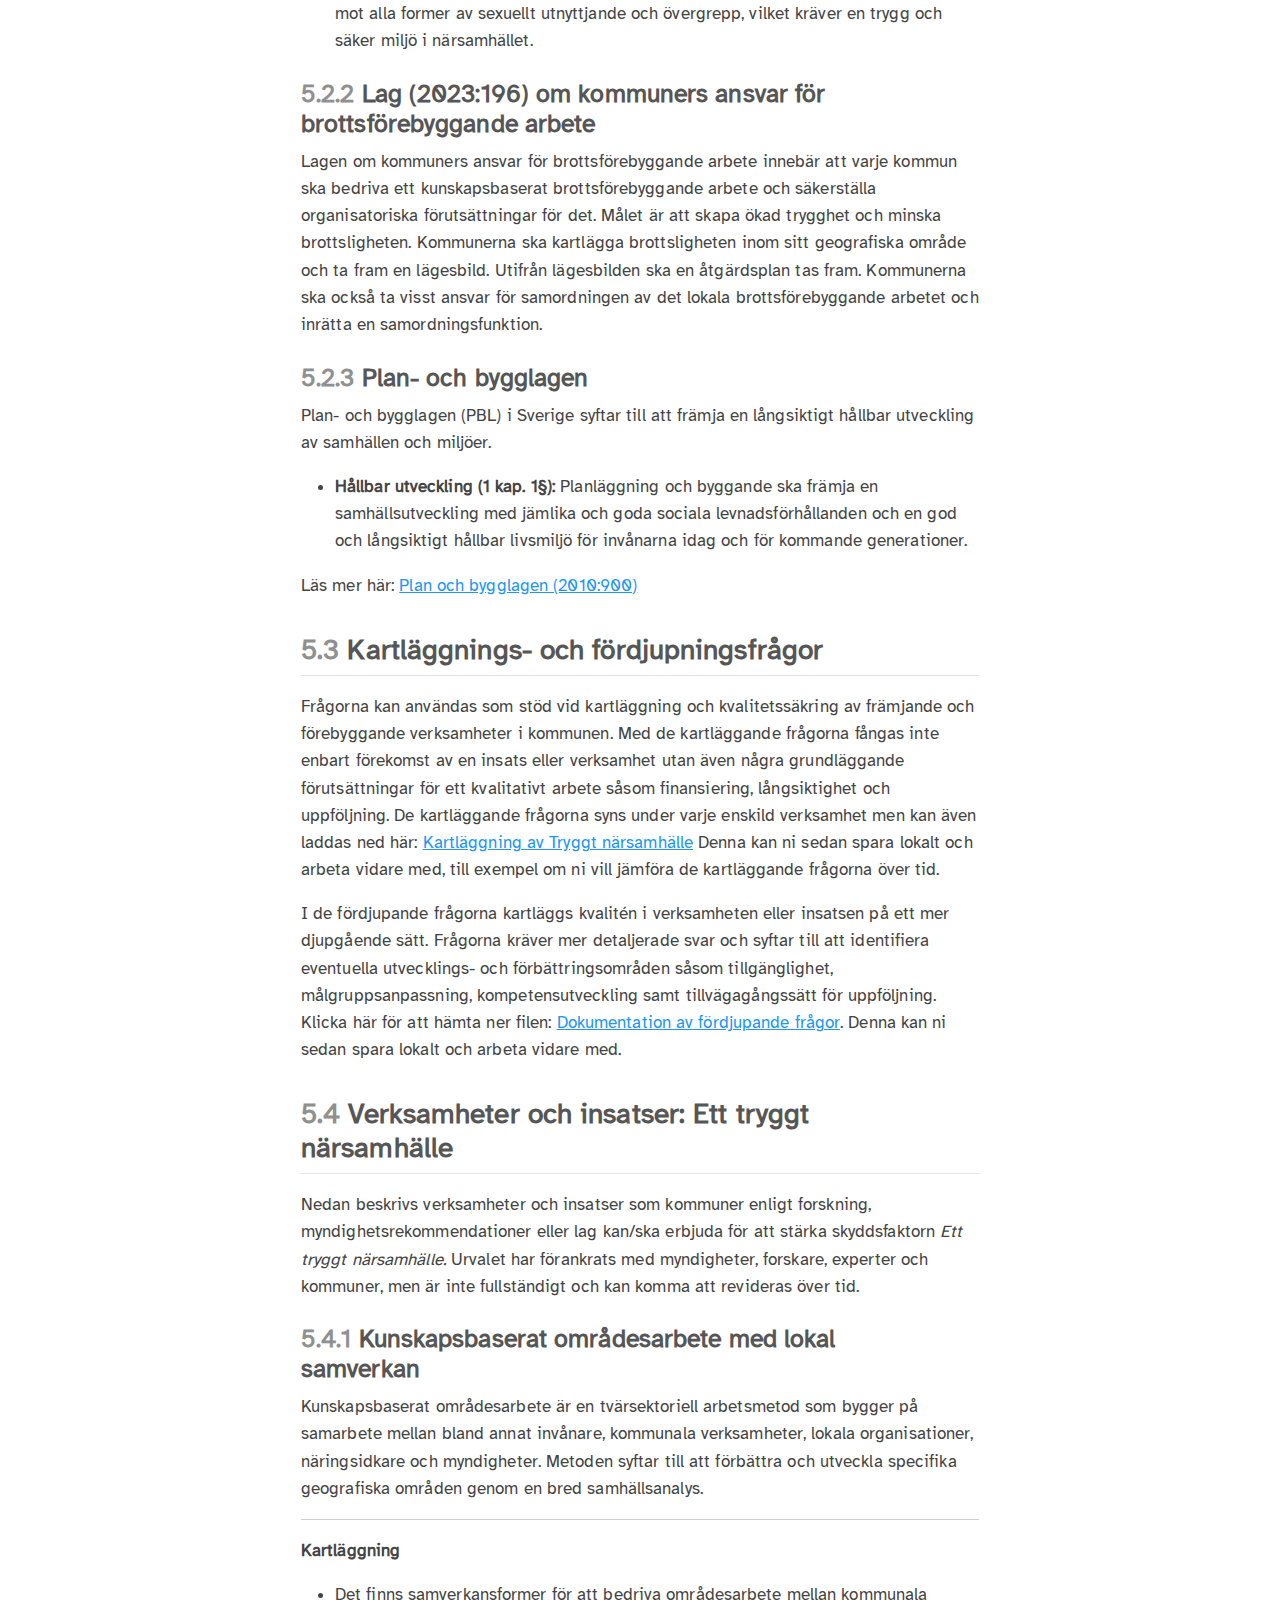
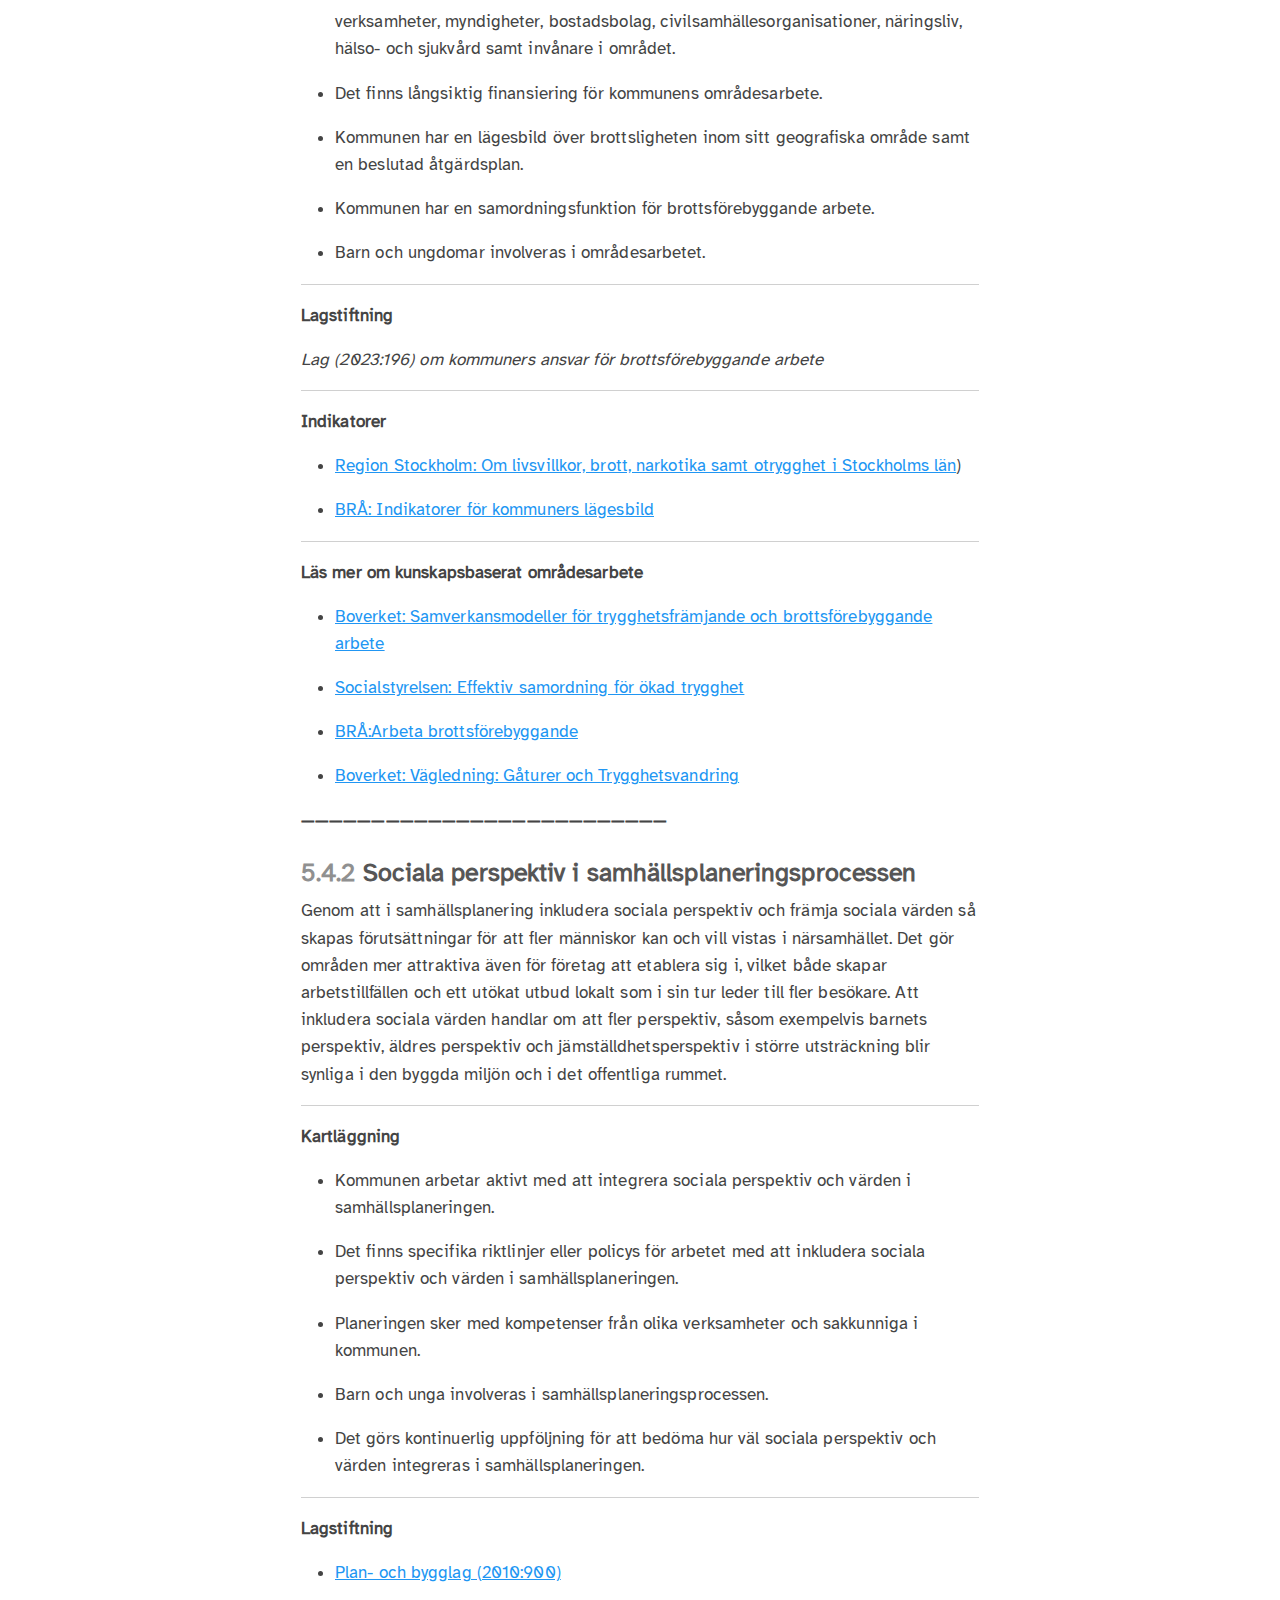
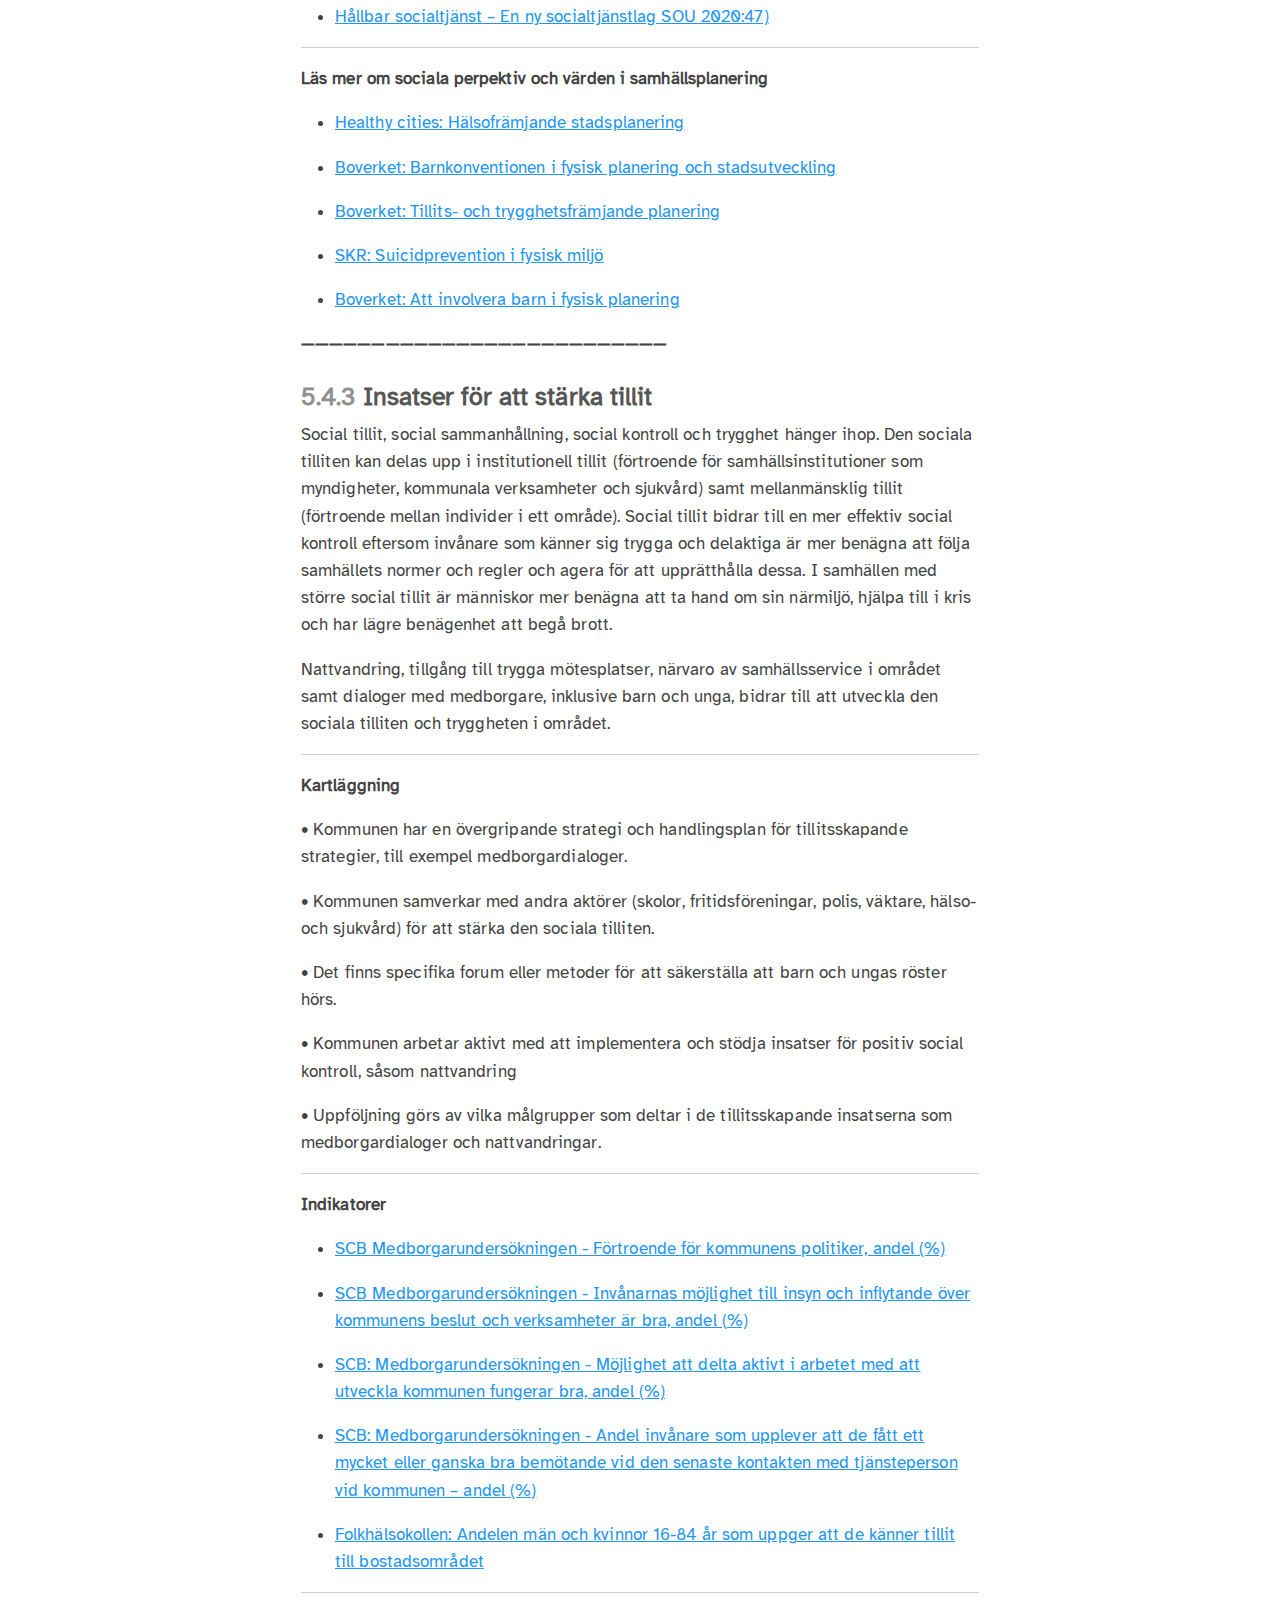
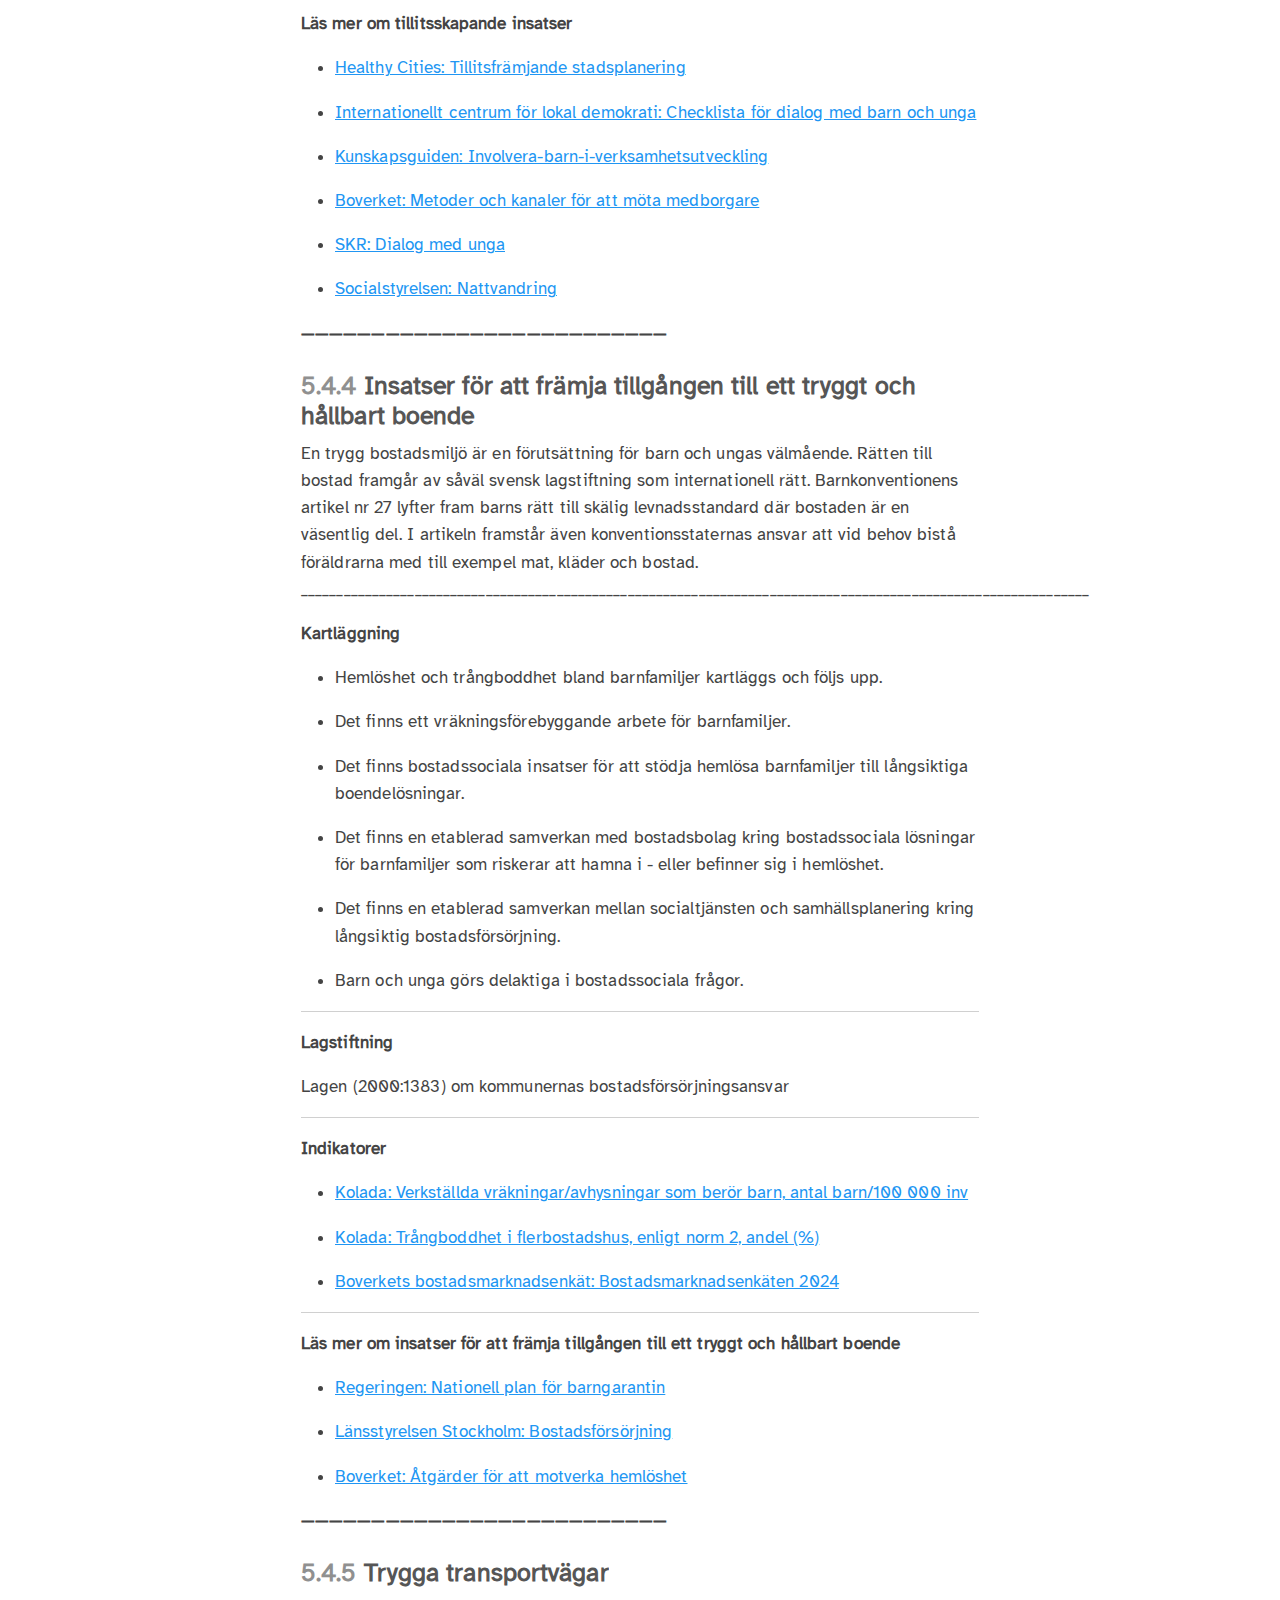
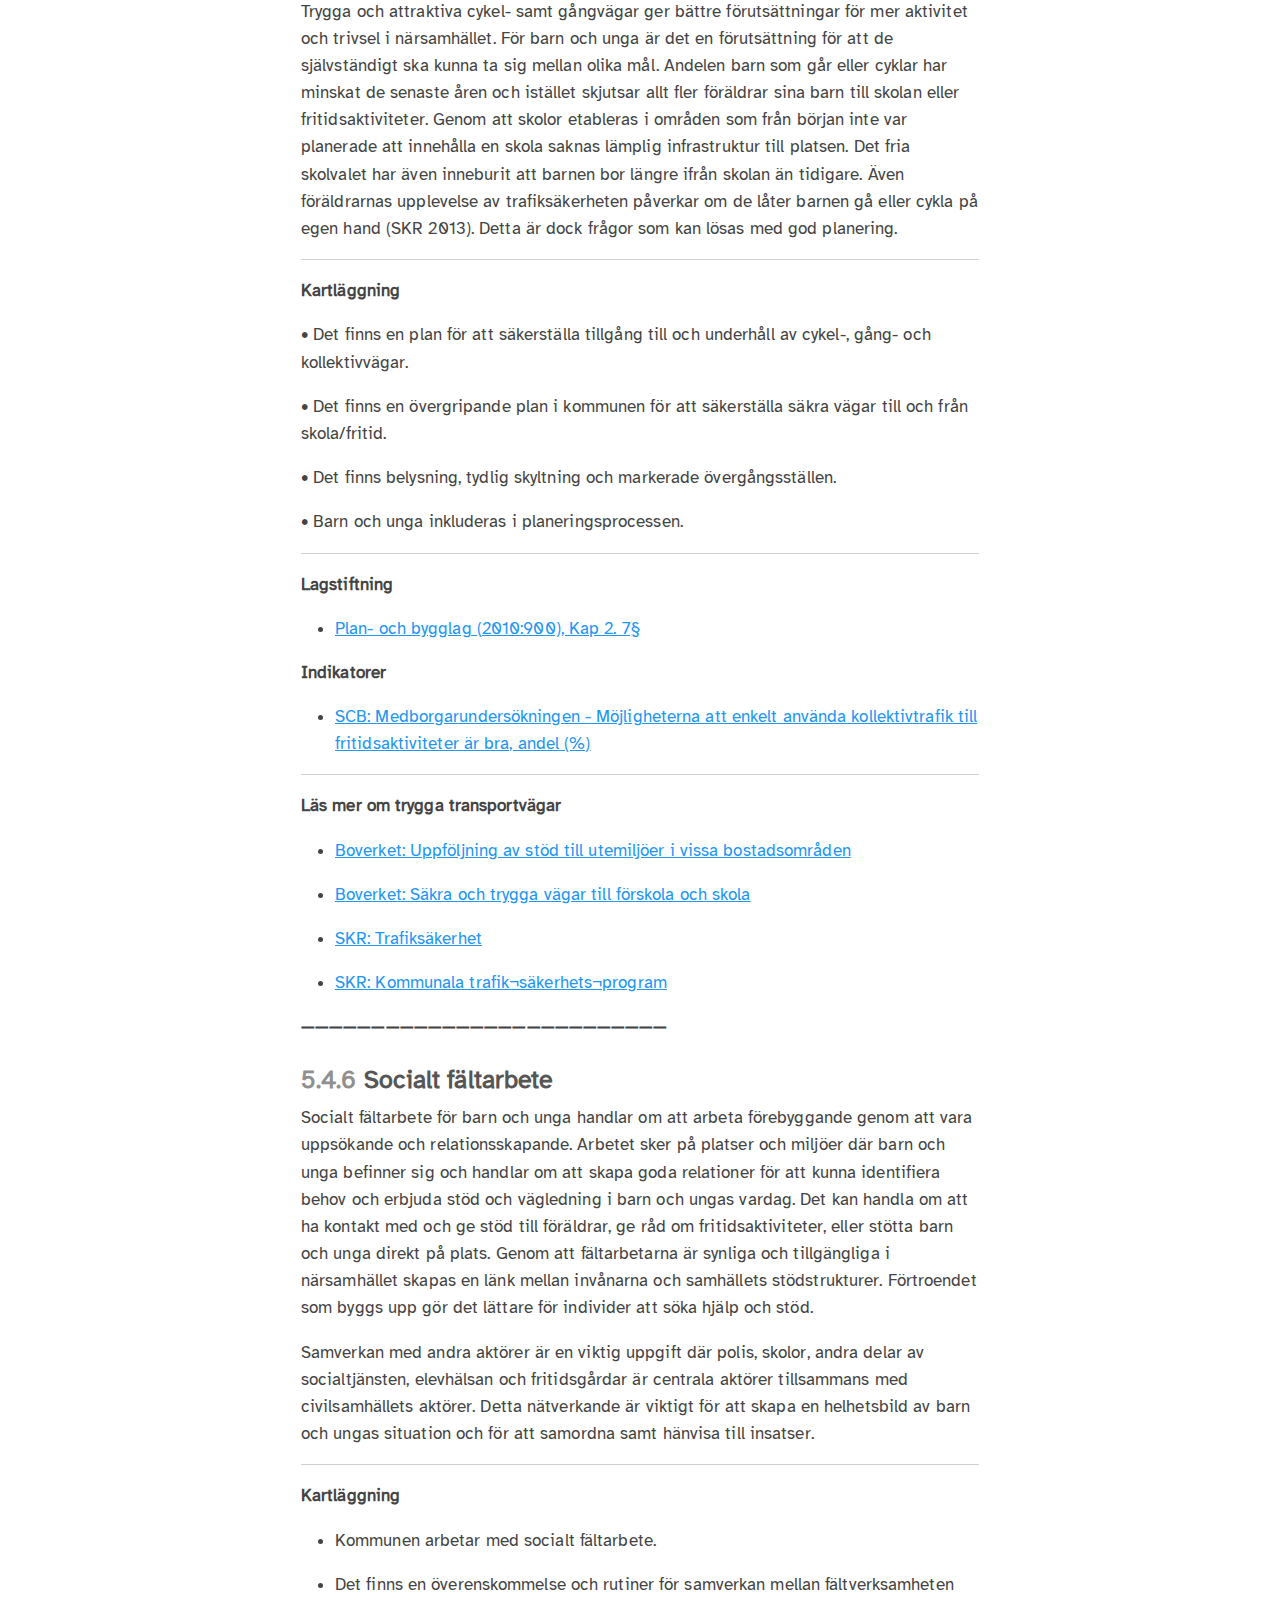
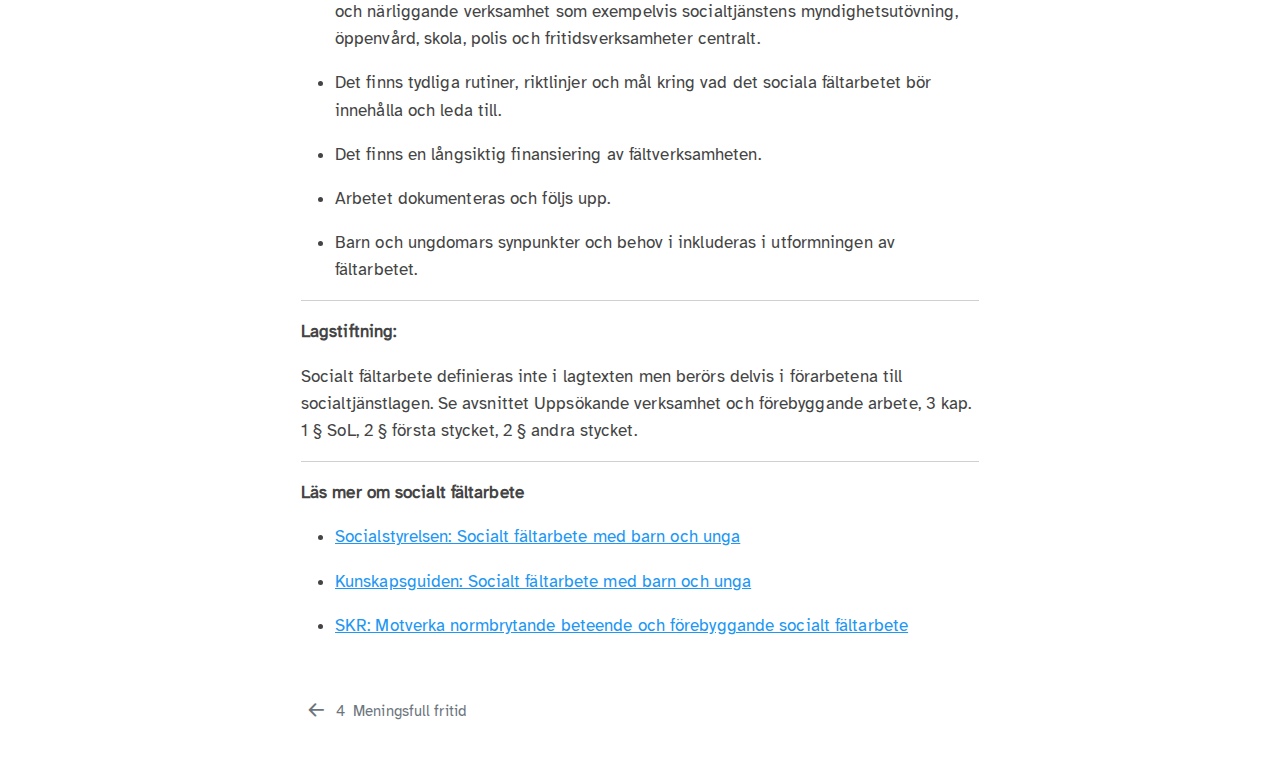
==== commit ebe8abe2: "Sista korr från LST" ====
--- a/docs/community.html
+++ b/docs/community.html
@@ -228,10 +228,9 @@
 </section>
 <section id="plan--och-bygglagen" class="level3" data-number="5.2.3">
 <h3 data-number="5.2.3" class="anchored" data-anchor-id="plan--och-bygglagen"><span class="header-section-number">5.2.3</span> Plan- och bygglagen</h3>
-<p>Plan- och bygglagen (PBL) i Sverige syftar till att främja en långsiktigt hållbar utveckling av samhällen och miljöer. Nedan följer en summering av några centrala punkter i PBL som rör skapandet av ett tryggt närsamhälle:</p>
-<ul>
-<li><p><strong>Hållbar utveckling (1 kap. 1§):</strong> Planläggning och byggande ska främja en samhällsutveckling med jämlika och goda sociala levnadsförhållanden och en god och långsiktigt hållbar livsmiljö för invånarna idag och för kommande generationer.</p></li>
-<li><p><strong>God livsmiljö (2 kap):</strong> PBL föreskriver att planläggning ska ske med hänsyn till natur- och kulturvärden samt miljö- och klimataspekter. Planläggningen ska även främja en estetiskt tilltalande utformning av bebyggelse med närhet till bland annat torg, parker, grönområden och platser för lek och motion samt förebygga olyckor, ohälsa och osäkerhet. Sammanfattningsvis en god livsmiljö tillgänglig och användbar för alla samhällsgrupper.</p></li>
+<p>Plan- och bygglagen (PBL) i Sverige syftar till att främja en långsiktigt hållbar utveckling av samhällen och miljöer.</p>
+<ul>
+<li><strong>Hållbar utveckling (1 kap. 1§):</strong> Planläggning och byggande ska främja en samhällsutveckling med jämlika och goda sociala levnadsförhållanden och en god och långsiktigt hållbar livsmiljö för invånarna idag och för kommande generationer.</li>
 </ul>
 <p>Läs mer här: <a href="https://www.riksdagen.se/sv/dokument-och-lagar/dokument/svensk-forfattningssamling/plan-och-bygglag-2010900_sfs-2010-900/#K2">Plan och bygglagen (2010:900)</a></p>
 </section>
@@ -277,7 +276,7 @@
 </section>
 <section id="sociala-perspektiv-i-samhällsplaneringsprocessen" class="level3" data-number="5.4.2">
 <h3 data-number="5.4.2" class="anchored" data-anchor-id="sociala-perspektiv-i-samhällsplaneringsprocessen"><span class="header-section-number">5.4.2</span> Sociala perspektiv i samhällsplaneringsprocessen</h3>
-<p>Genom att i samhällsplanering inkludera sociala perspektiv och främja sociala värden så skapas förutsättningar för att fler människor kan och vill vistas i närsamhället. Det gör områden mer attraktiva även för företag att etablera sig i, vilket både skapar arbetstillfällen och ett utökat utbud lokalt som i sin tur leder till fler besökare. Hur en plats upplevs av de som bor där och inte bor där har betydelse för barn och ungas identitetsutveckling, tillvaron och möjligheterna i livet. Att inkludera sociala värden handlar om att fler perspektiv, såsom exempelvis barnets perspektiv, äldres perspektiv och jämställdhetsperspektiv i större utsträckning blir synliga i den byggda miljön och i det offentliga rummet.</p>
+<p>Genom att i samhällsplanering inkludera sociala perspektiv och främja sociala värden så skapas förutsättningar för att fler människor kan och vill vistas i närsamhället. Det gör områden mer attraktiva även för företag att etablera sig i, vilket både skapar arbetstillfällen och ett utökat utbud lokalt som i sin tur leder till fler besökare. Att inkludera sociala värden handlar om att fler perspektiv, såsom exempelvis barnets perspektiv, äldres perspektiv och jämställdhetsperspektiv i större utsträckning blir synliga i den byggda miljön och i det offentliga rummet.</p>
 <hr>
 <p><strong>Kartläggning</strong></p>
 <ul>
@@ -285,7 +284,7 @@
 <li><p>Det finns specifika riktlinjer eller policys för arbetet med att inkludera sociala perspektiv och värden i samhällsplaneringen.</p></li>
 <li><p>Planeringen sker med kompetenser från olika verksamheter och sakkunniga i kommunen.</p></li>
 <li><p>Barn och unga involveras i samhällsplaneringsprocessen.</p></li>
-<li><p>Det görs kontinuerliga uppföljning för att bedöma hur väl sociala perspektiv och värden integreras i samhällsplaneringen.</p></li>
+<li><p>Det görs kontinuerlig uppföljning för att bedöma hur väl sociala perspektiv och värden integreras i samhällsplaneringen.</p></li>
 </ul>
 <hr>
 <p><strong>Lagstiftning</strong></p>
@@ -306,7 +305,7 @@
 </section>
 <section id="insatser-för-att-stärka-tillit" class="level3" data-number="5.4.3">
 <h3 data-number="5.4.3" class="anchored" data-anchor-id="insatser-för-att-stärka-tillit"><span class="header-section-number">5.4.3</span> Insatser för att stärka tillit</h3>
-<p>Social tillit, social sammanhållning, social kontroll och trygghet hänger ihop. Den sociala tilliten kan delas upp i institutionell tillit (förtroende för samhällsinstitutioner som myndigheter, kommunala verksamheter och sjukvård) samt mellanmänsklig tillit (förtroende mellan individer i ett område). Social tillit bidrar till en mer effektiv social kontroll eftersom invånare som känner sig trygga och delaktiga är mer benägna att följa samhällets normer och regler och agera för att upprätta hålla dessa. I samhällen med större social tillit är människor mer benägna att ta hand om sin närmiljö, hjälpa till i kris och har lägre benägenhet att begå brott.</p>
+<p>Social tillit, social sammanhållning, social kontroll och trygghet hänger ihop. Den sociala tilliten kan delas upp i institutionell tillit (förtroende för samhällsinstitutioner som myndigheter, kommunala verksamheter och sjukvård) samt mellanmänsklig tillit (förtroende mellan individer i ett område). Social tillit bidrar till en mer effektiv social kontroll eftersom invånare som känner sig trygga och delaktiga är mer benägna att följa samhällets normer och regler och agera för att upprätthålla dessa. I samhällen med större social tillit är människor mer benägna att ta hand om sin närmiljö, hjälpa till i kris och har lägre benägenhet att begå brott.</p>
 <p>Nattvandring, tillgång till trygga mötesplatser, närvaro av samhällsservice i området samt dialoger med medborgare, inklusive barn och unga, bidrar till att utveckla den sociala tilliten och tryggheten i området.</p>
 <hr>
 <p><strong>Kartläggning</strong></p>
@@ -338,17 +337,15 @@
 </section>
 <section id="insatser-för-att-främja-tillgången-till-ett-tryggt-och-hållbart-boende" class="level3" data-number="5.4.4">
 <h3 data-number="5.4.4" class="anchored" data-anchor-id="insatser-för-att-främja-tillgången-till-ett-tryggt-och-hållbart-boende"><span class="header-section-number">5.4.4</span> Insatser för att främja tillgången till ett tryggt och hållbart boende</h3>
-<p>En trygg bostadsmiljö är en förutsättning för barn och ungas välmående. Rätten till bostad framgår av såväl svensk lagstiftning som internationell rätt. Barnkonventionens artikel nr 27 lyfter fram barns rätt till skälig levnadsstandard där bostaden är en väsentlig del. I artikeln framstår även konventionsstaternas ansvar att vid behov bistå föräldrarna med till exempel mat, kläder och bostad. Vidare är artikel 27 en grundpelare för realisering av flera andra artiklar in barnkonventionen. _______________________________________________________________________________________________________________</p>
+<p>En trygg bostadsmiljö är en förutsättning för barn och ungas välmående. Rätten till bostad framgår av såväl svensk lagstiftning som internationell rätt. Barnkonventionens artikel nr 27 lyfter fram barns rätt till skälig levnadsstandard där bostaden är en väsentlig del. I artikeln framstår även konventionsstaternas ansvar att vid behov bistå föräldrarna med till exempel mat, kläder och bostad. _______________________________________________________________________________________________________________</p>
 <p><strong>Kartläggning</strong></p>
 <ul>
-<li><p>Hemlöshet och trångboddhet bland barnfamiljer kartläggs och följs upp</p></li>
-<li><p>Det finns ett vräkningsförebyggande arbete för barnfamiljer</p></li>
-<li><p>Det finns bostadssociala insatser för att stödja hemlösa barnfamiljer till långsiktiga boendelösningar</p></li>
-<li><p>Det finns en etablerad samverkan med bostadsbolag kring bostadssociala lösningar för barnfamiljer som riskerar att hamna i - eller befinner sig i hemlöshet</p></li>
-</ul>
-<p>-Det finns en etablerad samverkan mellan socialtjänsten och samhällsplanering kring långsiktig bostadsförsörjning</p>
-<ul>
-<li>Barn och unga görs delaktiga i bostadssociala frågor</li>
+<li><p>Hemlöshet och trångboddhet bland barnfamiljer kartläggs och följs upp.</p></li>
+<li><p>Det finns ett vräkningsförebyggande arbete för barnfamiljer.</p></li>
+<li><p>Det finns bostadssociala insatser för att stödja hemlösa barnfamiljer till långsiktiga boendelösningar.</p></li>
+<li><p>Det finns en etablerad samverkan med bostadsbolag kring bostadssociala lösningar för barnfamiljer som riskerar att hamna i - eller befinner sig i hemlöshet.</p></li>
+<li><p>Det finns en etablerad samverkan mellan socialtjänsten och samhällsplanering kring långsiktig bostadsförsörjning.</p></li>
+<li><p>Barn och unga görs delaktiga i bostadssociala frågor.</p></li>
 </ul>
 <hr>
 <p><strong>Lagstiftning</strong></p>
@@ -371,7 +368,7 @@
 </section>
 <section id="trygga-transportvägar" class="level3" data-number="5.4.5">
 <h3 data-number="5.4.5" class="anchored" data-anchor-id="trygga-transportvägar"><span class="header-section-number">5.4.5</span> Trygga transportvägar</h3>
-<p>Trygga och attraktiva cykel- samt gångvägar ger bättre förutsättningar för mer aktivitet och trivsel i närsamhället. För barn och unga är det en förutsättning för att de självständigt ska kunna ta sig mellan olika målpunkter. Andelen barn som går eller cyklar har minskat de senaste åren och istället skjutsar allt fler föräldrar sina barn till skolan eller fritidsaktiviteter. Genom att skolor etableras i områden som från början inte var planerade att innehålla en skola saknas lämplig infrastruktur till platsen. Det fria skolvalet har även inneburit att barnen bor längre ifrån skolan än tidigare. Även föräldrarnas upplevelse av trafiksäkerheten påverkar om de låter barnen gå eller cykla på egen hand (SKR 2013). Detta är dock frågor som kan lösas med god planering.</p>
+<p>Trygga och attraktiva cykel- samt gångvägar ger bättre förutsättningar för mer aktivitet och trivsel i närsamhället. För barn och unga är det en förutsättning för att de självständigt ska kunna ta sig mellan olika mål. Andelen barn som går eller cyklar har minskat de senaste åren och istället skjutsar allt fler föräldrar sina barn till skolan eller fritidsaktiviteter. Genom att skolor etableras i områden som från början inte var planerade att innehålla en skola saknas lämplig infrastruktur till platsen. Det fria skolvalet har även inneburit att barnen bor längre ifrån skolan än tidigare. Även föräldrarnas upplevelse av trafiksäkerheten påverkar om de låter barnen gå eller cykla på egen hand (SKR 2013). Detta är dock frågor som kan lösas med god planering.</p>
 <hr>
 <p><strong>Kartläggning</strong></p>
 <p>• Det finns en plan för att säkerställa tillgång till och underhåll av cykel-, gång- och kollektivvägar.</p>
@@ -383,7 +380,7 @@
 <ul>
 <li><a href="https://www.riksdagen.se/sv/dokument-och-lagar/dokument/svensk-forfattningssamling/plan-och-bygglag-2010900_sfs-2010-900/#K2">Plan- och bygglag (2010:900), Kap 2. 7§</a></li>
 </ul>
-<p><strong>Lagstiftning</strong></p>
+<p><strong>Indikatorer</strong></p>
 <ul>
 <li><a href="https://www.statistikdatabasen.scb.se/pxweb/sv/ssd/START__ME__ME0003/">SCB: Medborgarundersökningen - Möjligheterna att enkelt använda kollektivtrafik till fritidsaktiviteter är bra, andel (%)</a></li>
 </ul>
@@ -400,7 +397,7 @@
 <section id="socialt-fältarbete" class="level3" data-number="5.4.6">
 <h3 data-number="5.4.6" class="anchored" data-anchor-id="socialt-fältarbete"><span class="header-section-number">5.4.6</span> Socialt fältarbete</h3>
 <p>Socialt fältarbete för barn och unga handlar om att arbeta förebyggande genom att vara uppsökande och relationsskapande. Arbetet sker på platser och miljöer där barn och unga befinner sig och handlar om att skapa goda relationer för att kunna identifiera behov och erbjuda stöd och vägledning i barn och ungas vardag. Det kan handla om att ha kontakt med och ge stöd till föräldrar, ge råd om fritidsaktiviteter, eller stötta barn och unga direkt på plats. Genom att fältarbetarna är synliga och tillgängliga i närsamhället skapas en länk mellan invånarna och samhällets stödstrukturer. Förtroendet som byggs upp gör det lättare för individer att söka hjälp och stöd.</p>
-<p>Samverkan med andra aktörer är en viktig uppgift där polis, skolor, andra delar av socialtjänsten, elevhälsan och fritidsgårdar är centrala aktörer tillsammans med civilsamhällets aktörer. Detta nätverkande är viktigt för att skapa en helhetsbild av den unges situation och för att samordna samt hänvisa till insatser.</p>
+<p>Samverkan med andra aktörer är en viktig uppgift där polis, skolor, andra delar av socialtjänsten, elevhälsan och fritidsgårdar är centrala aktörer tillsammans med civilsamhällets aktörer. Detta nätverkande är viktigt för att skapa en helhetsbild av barn och ungas situation och för att samordna samt hänvisa till insatser.</p>
 <hr>
 <p><strong>Kartläggning</strong></p>
 <ul>
